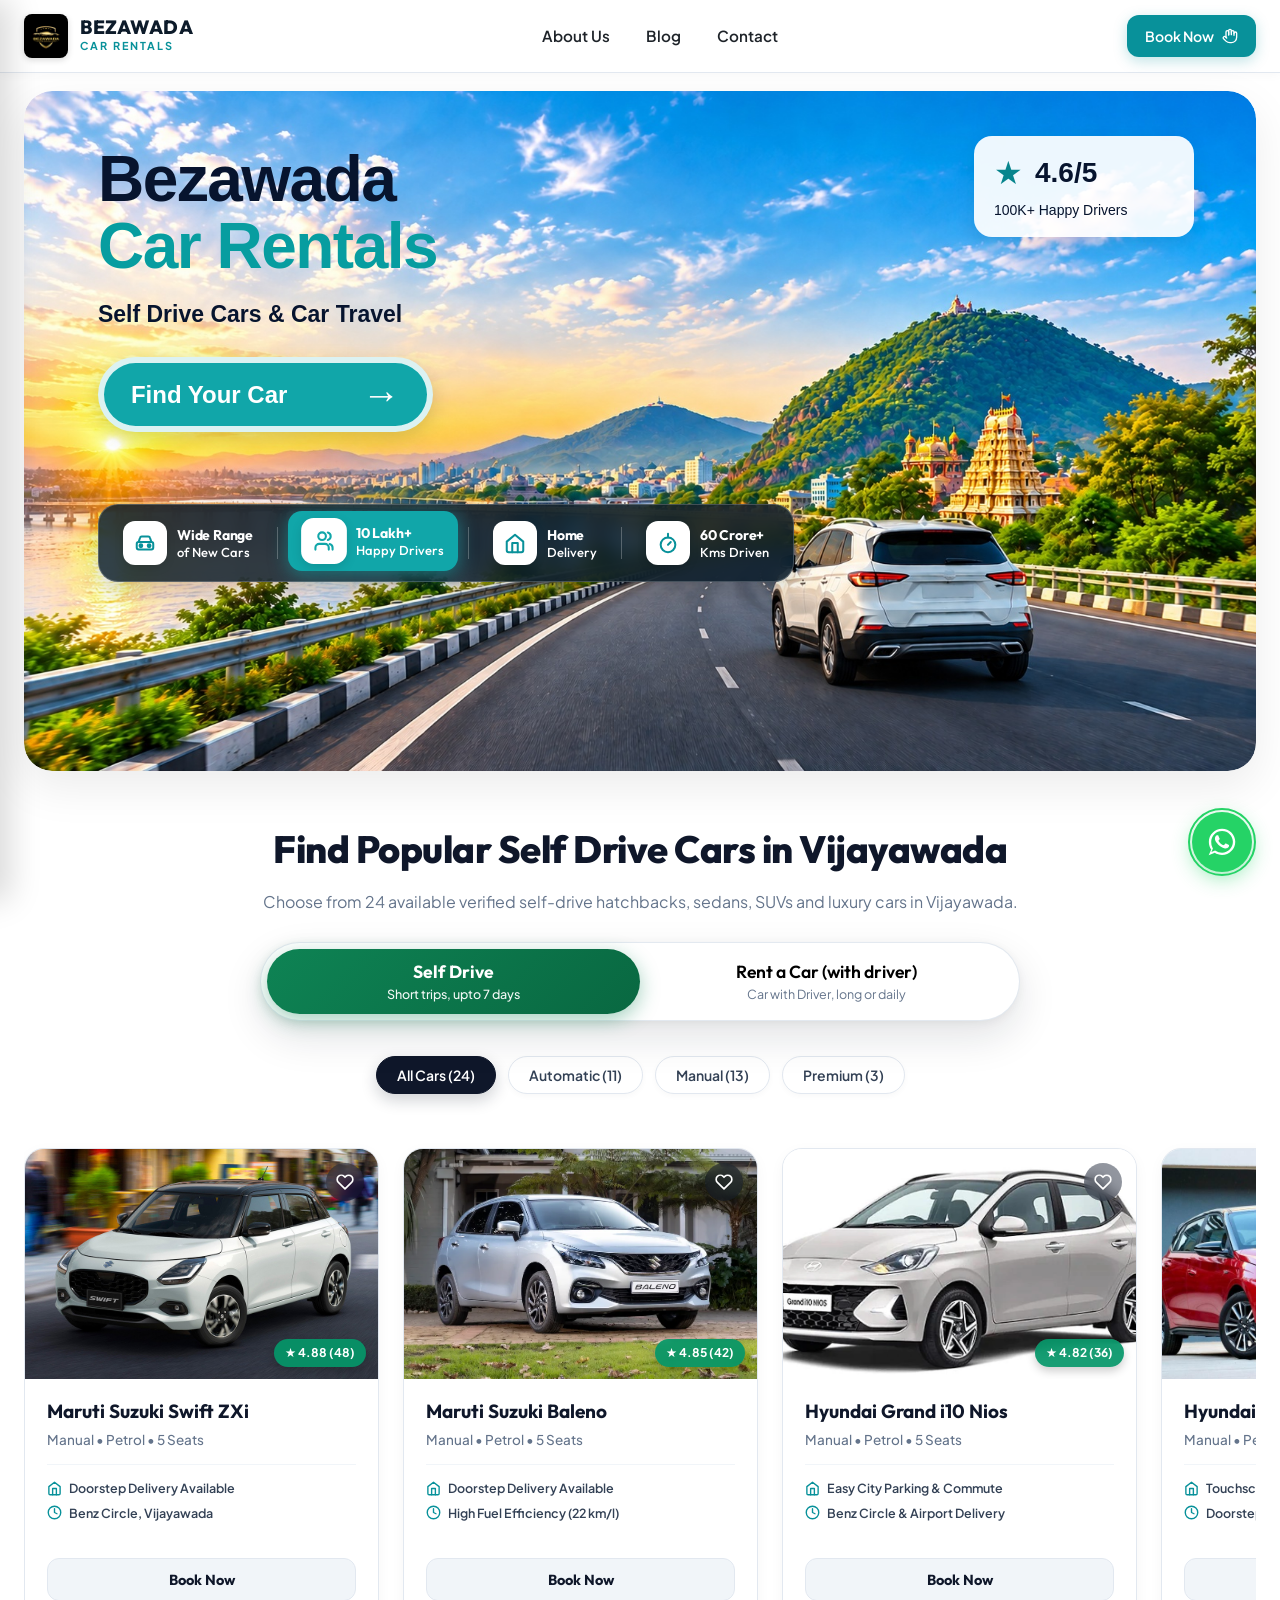
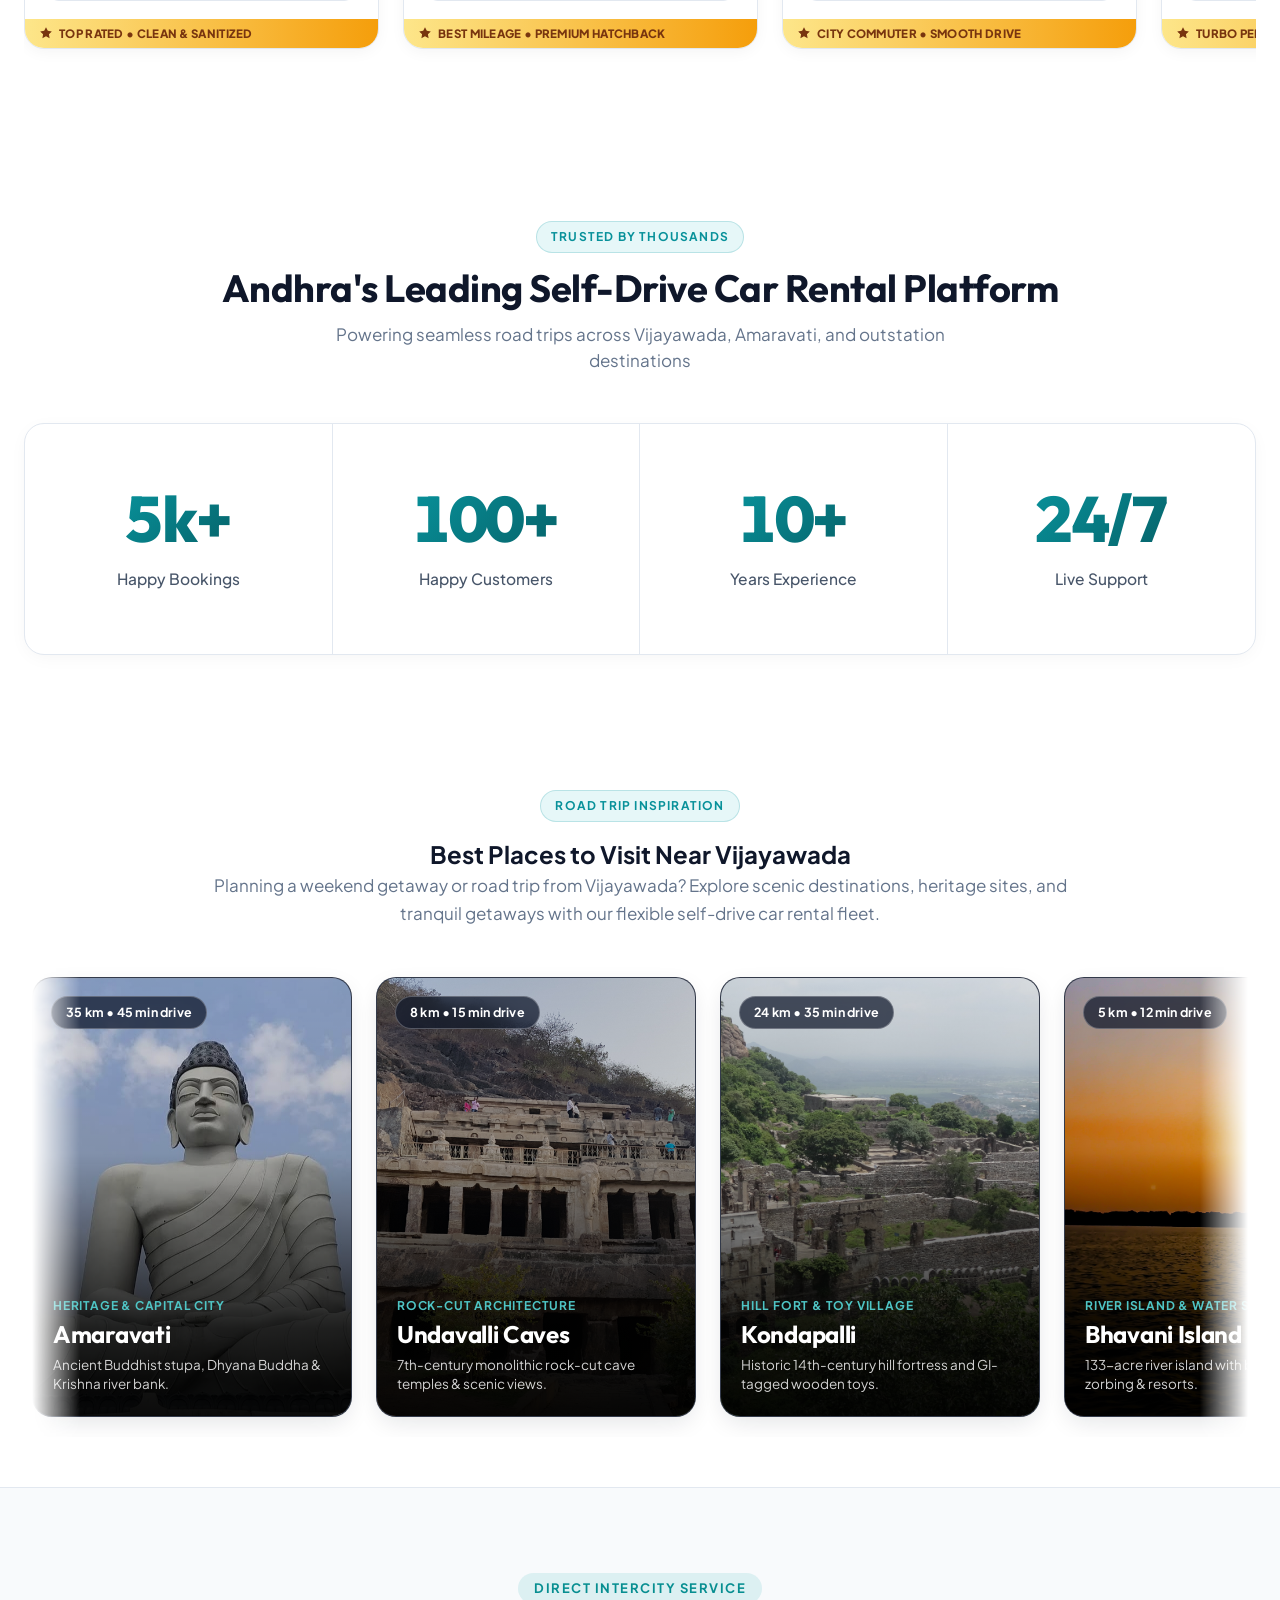
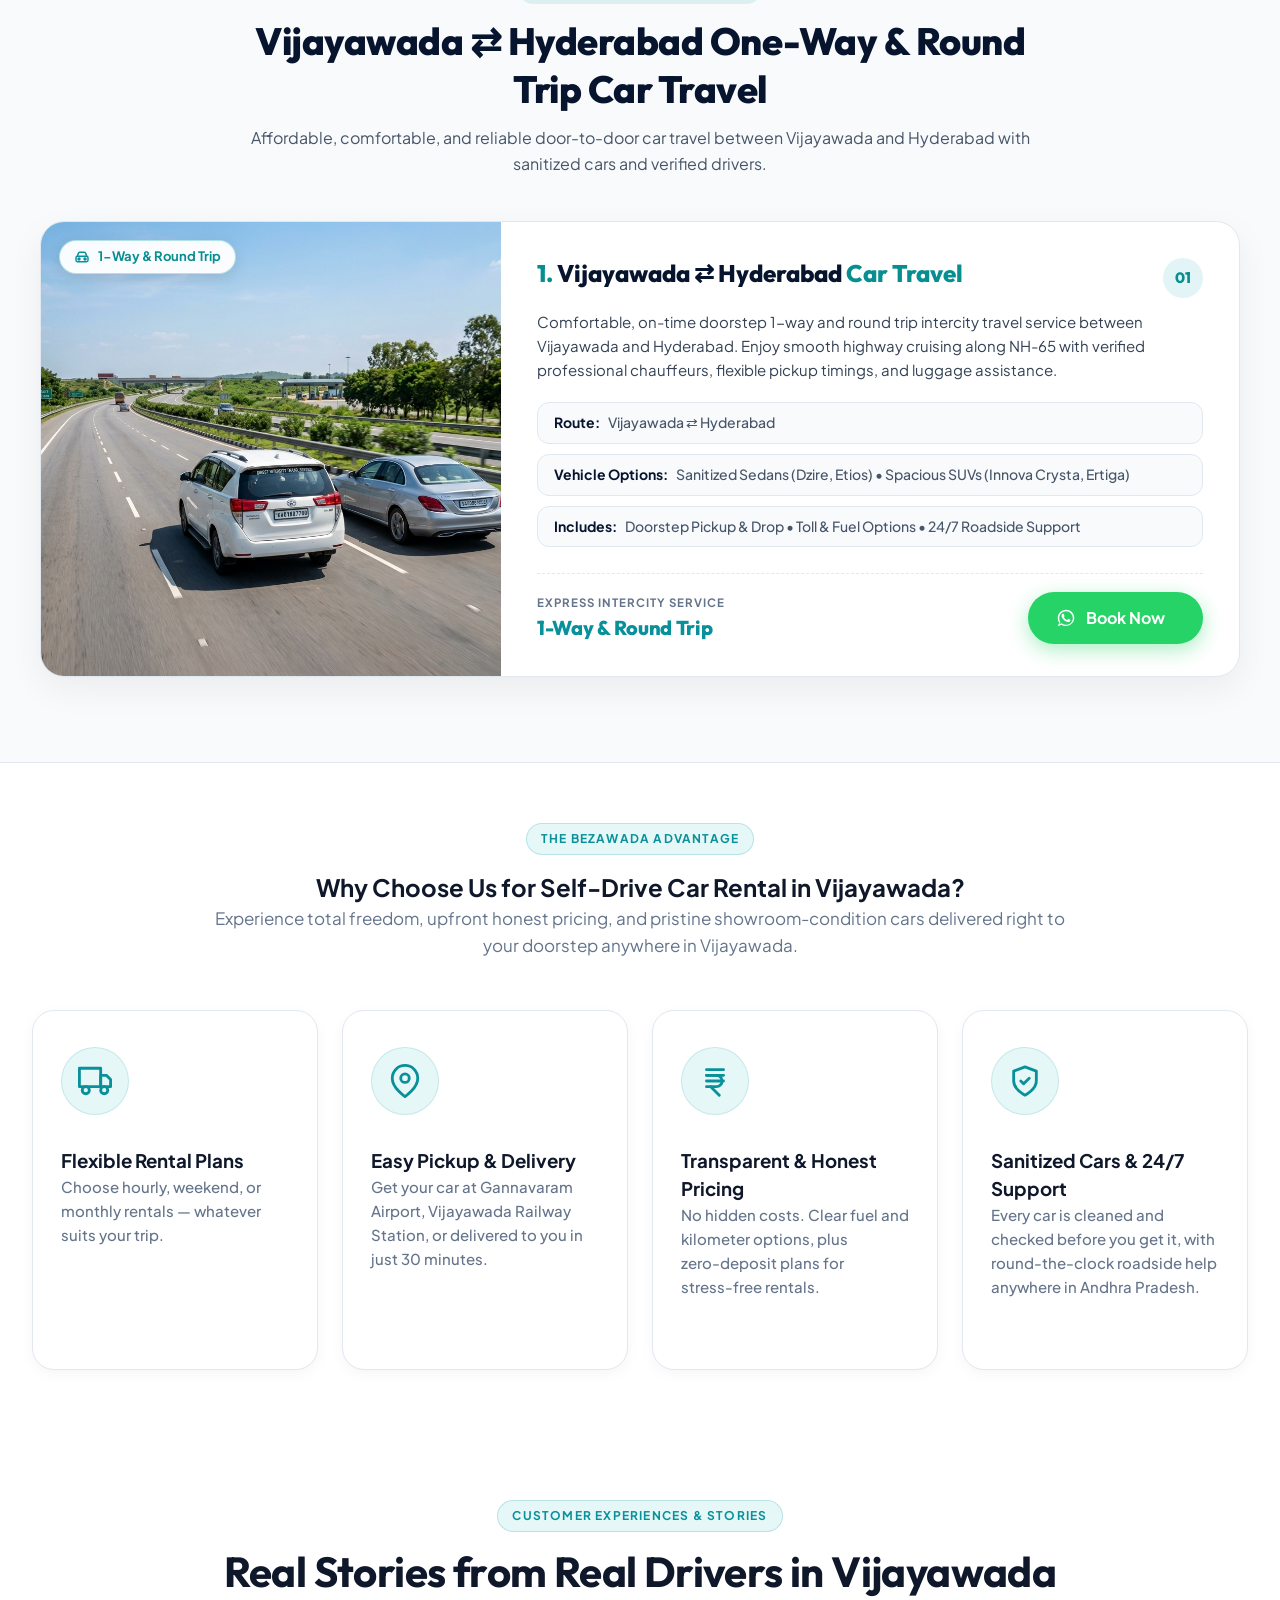
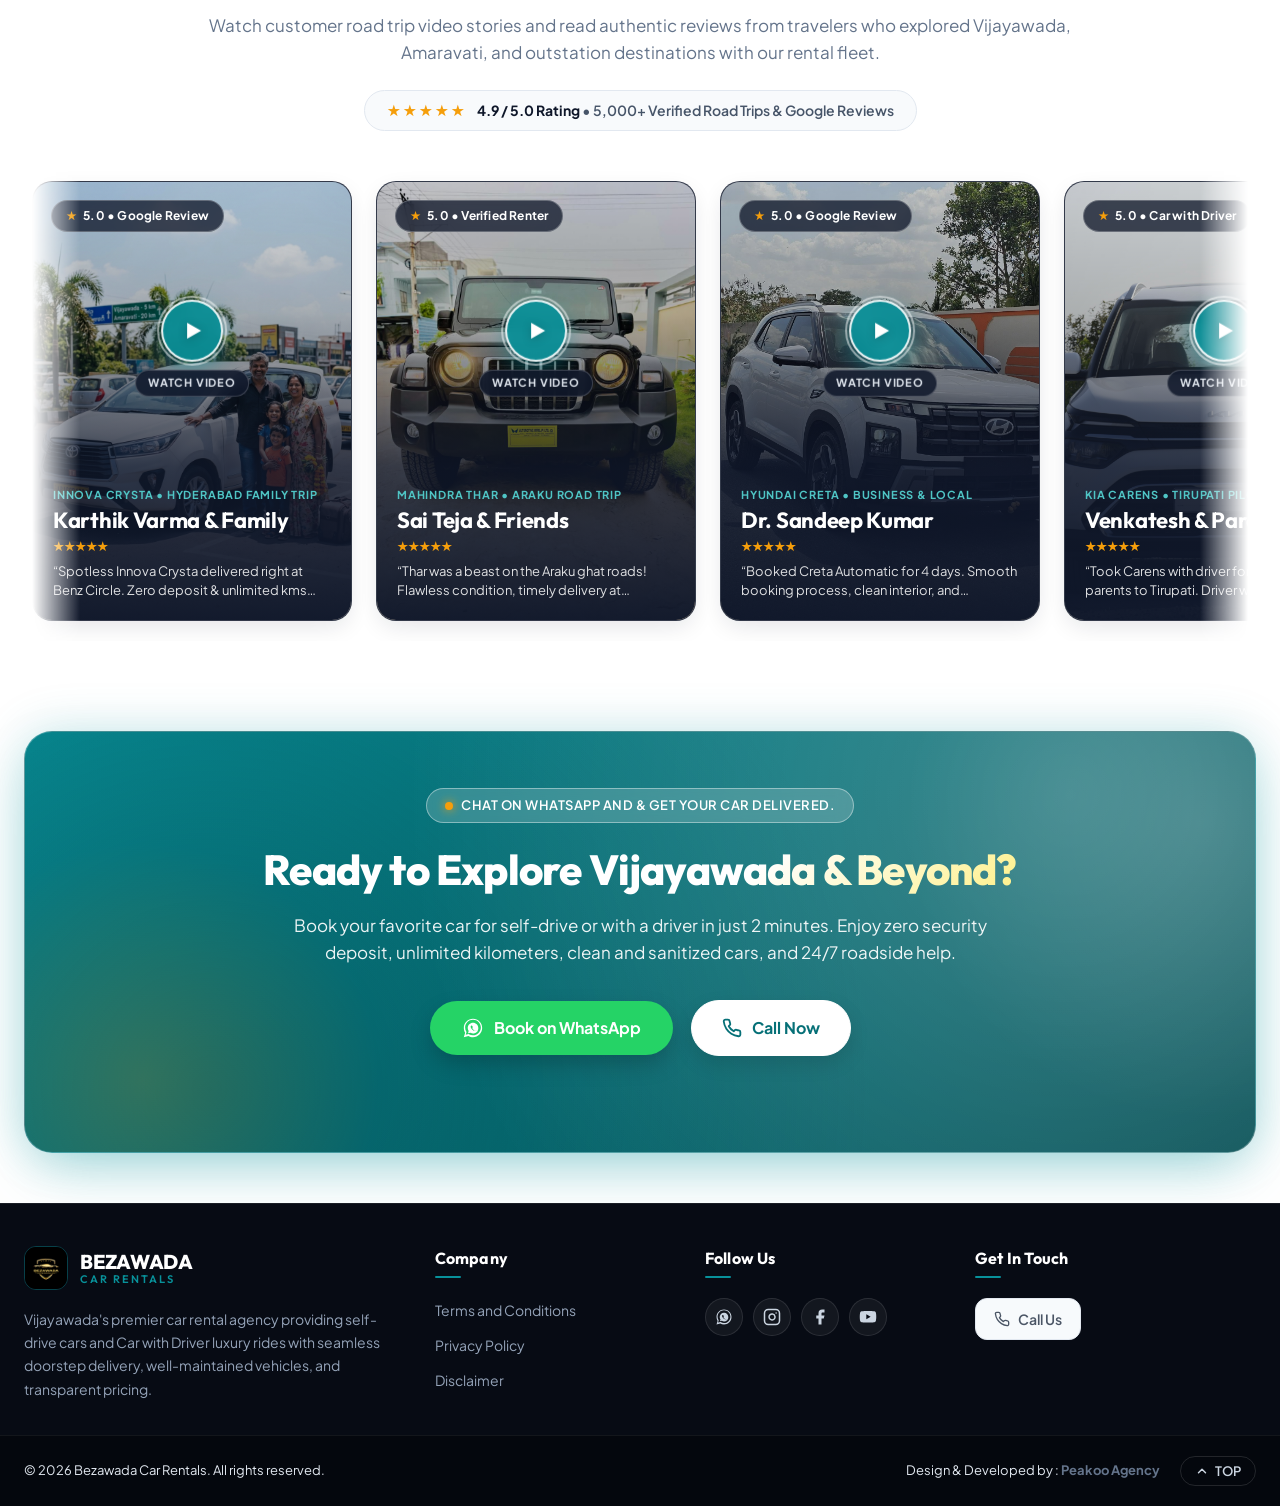
==== index.html @ aefb474e "Updated client Changes.. (requested) 2" ====
<!DOCTYPE html>
<html lang="en">

<head>
  <meta charset="UTF-8">
  <meta name="viewport" content="width=device-width, initial-scale=1.0">
  <title>Bezawada Car Rentals - Best Self Drive & Car with Driver Car Rentals Across Vijayawada</title>
  <meta name="description"
    content="Best Self Drive Car Rentals Across Vijayawada - Easy, Affordable & Flexible. Rent sanitized luxury, SUV, and hatchback cars with doorstep delivery and unlimited kms.">
  <meta name="keywords"
    content="Vijayawada car rental, self drive car Vijayawada, car rental Gannavaram airport, Bezawada car rentals, Car with Driver cars Vijayawada">

  <!-- Google Fonts: Plus Jakarta Sans & Outfit -->
  <link rel="preconnect" href="https://fonts.googleapis.com">
  <link rel="preconnect" href="https://fonts.gstatic.com" crossorigin>
  <link
    href="https://fonts.googleapis.com/css2?family=Montserrat:wght@500;600;700;800&family=Oswald:wght@600;700&family=Outfit:wght@400;500;600;700;800&family=Playfair+Display:ital,wght@1,500;1,600&family=Plus+Jakarta+Sans:wght@400;500;600;700&display=swap"
    rel="stylesheet">

  <!-- Unified Stylesheets in requested order -->
  <link rel="stylesheet" href="css/style.css?v=2.1">
  <link rel="stylesheet" href="cars_booking.css">
  <link rel="stylesheet" href="statistics.css">
  <link rel="stylesheet" href="best_places.css">
  <link rel="stylesheet" href="why_choose.css">
  <link rel="stylesheet" href="testimonials.css">
</head>

<body>

  <!-- ==========================================================================
       SECTION 1: INDEX.HTML (Site Header, Mobile Drawer, Hero Banner & Revv Showcase)
       ========================================================================== -->

  <!-- Top Navigation Header -->
  <header class="site-header">
    <div class="header-container">
      <!-- Mobile Menu Button -->
      <button class="mobile-menu-btn" id="mobileMenuBtn" aria-label="Open navigation menu">
        <svg viewBox="0 0 24 24" width="24" height="24" stroke="currentColor" stroke-width="2" fill="none"
          stroke-linecap="round" stroke-linejoin="round">
          <line x1="3" y1="12" x2="21" y2="12"></line>
          <line x1="3" y1="6" x2="21" y2="6"></line>
          <line x1="3" y1="18" x2="21" y2="18"></line>
        </svg>
      </button>

      <!-- Brand Logo -->
      <a href="index.html" class="brand-logo">
        <img src="logo/logo.jpeg" alt="Bezawada Car Rentals" class="logo-img">
        <div class="brand-text">
          <span class="brand-name">BEZAWADA</span>
          <span class="brand-sub">CAR RENTALS</span>
        </div>
      </a>

      <!-- Desktop Navigation Menu -->
      <nav class="desktop-nav">
        <a href="about.html" class="nav-link">About Us</a>
        <a href="blog.html" class="nav-link">Blog</a>
        <a href="contact.html" class="nav-link">Contact</a>

      </nav>

      <!-- Header Right CTA Buttons -->
      <div class="header-actions">


        <button type="button" class="action-btn login-btn" onclick="scrollToBooking()">
          <span>Book Now</span>
          <svg viewBox="0 0 24 24" width="16" height="16" stroke="currentColor" stroke-width="2" fill="none"
            stroke-linecap="round" stroke-linejoin="round">
            <path d="M18 11V6a2 2 0 0 0-2-2a2 2 0 0 0-2 2" />
            <path d="M14 10V4a2 2 0 0 0-2-2a2 2 0 0 0-2 2v6" />
            <path d="M10 10.5V6a2 2 0 0 0-2-2a2 2 0 0 0-2 2v8" />
            <path
              d="M18 8a2 2 0 1 1 4 0v6a8 8 0 0 1-8 8h-2c-2.8 0-4.5-.86-5.99-2.34l-3.6-3.6a2 2 0 0 1 2.83-2.82L7 15" />
          </svg>

        </button>
      </div>
    </div>
  </header>

  <!-- Mobile Drawer Menu -->
  <div class="mobile-drawer" id="mobileDrawer">
    <div class="mobile-drawer-header">
      <div class="brand-logo">
        <img src="logo/logo.jpeg" alt="Bezawada Car Rentals" class="logo-img">
        <span class="brand-name">BEZAWADA CARS</span>
      </div>
      <button class="drawer-close-btn" id="drawerCloseBtn" aria-label="Close menu">&times;</button>
    </div>
    <div class="mobile-drawer-body">
      <a href="#searchWidget" class="drawer-link" onclick="scrollToBooking()">Book a Car</a>

      <a href="about.html" class="drawer-link">About Us</a>
      <a href="blog.html" class="drawer-link">Blog</a>
      <a href="contact.html" class="drawer-link">Contact </a>


    </div>
  </div>

  <!-- =====================================
       HERO SECTION
       ===================================== -->
  <section class="hero" id="hero">

    <!-- Background Image -->
    <div class="hero-bg"></div>

    <!-- =================================
         MAIN CONTENT
    ================================== -->
    <div class="hero-content">

      <!-- LEFT TEXT -->
      <div class="hero-text">

        <h1 class="hero-title">
          <span class="line-one">Bezawada</span>
          <span class="line-two">Car Rentals</span>
        </h1>

        <h2 class="location-title"></h2>

        <div class="hero-description">
          <strong>Self Drive Cars & Car Travel</strong>
        </div>

        <!-- BUTTON -->
        <a href="#cars" class="find-car" onclick="scrollToBooking()">
          <span>Find Your Car</span>
          <span class="find-car-arrow">→</span>
        </a>

        <br><br><br>

        <!-- =========================================
             STATS (Immediately Below Find Your Car Button)
             All 4 Visible with Revv-Style Highlight Cycle
             ========================================= -->
        <div class="hero-stats-strip" id="heroStatsStrip">
          <div class="hero-stat-pill is-active" data-index="0">
            <div class="hero-stat-icon">
              <svg viewBox="0 0 24 24" width="22" height="22" fill="none" stroke="currentColor" stroke-width="2.2"
                stroke-linecap="round" stroke-linejoin="round">
                <path d="M5 11l1.5-4.5A2 2 0 0 1 8.4 5h7.2a2 2 0 0 1 1.9 1.5L19 11" />
                <rect x="3" y="11" width="18" height="8" rx="2" />
                <circle cx="7.5" cy="15" r="1.5" fill="currentColor" />
                <circle cx="16.5" cy="15" r="1.5" fill="currentColor" />
              </svg>
            </div>
            <div class="hero-stat-info">
              <strong>Wide Range</strong>
              <span>of New Cars</span>
            </div>
          </div>

          <div class="hero-stat-divider"></div>

          <div class="hero-stat-pill" data-index="1">
            <div class="hero-stat-icon">
              <svg viewBox="0 0 24 24" width="22" height="22" fill="none" stroke="currentColor" stroke-width="2.2"
                stroke-linecap="round" stroke-linejoin="round">
                <path d="M17 21v-2a4 4 0 0 0-4-4H7a4 4 0 0 0-4 4v2" />
                <circle cx="10" cy="7" r="4" />
                <path d="M21 21v-2a4 4 0 0 0-3-3.85" />
                <path d="M16 3.13a4 4 0 0 1 0 7.75" />
              </svg>
            </div>
            <div class="hero-stat-info">
              <strong>10 Lakh+</strong>
              <span>Happy Drivers</span>
            </div>
          </div>

          <div class="hero-stat-divider"></div>

          <div class="hero-stat-pill" data-index="2">
            <div class="hero-stat-icon">
              <svg viewBox="0 0 24 24" width="22" height="22" fill="none" stroke="currentColor" stroke-width="2.2"
                stroke-linecap="round" stroke-linejoin="round">
                <path d="M3 10.5L12 3l9 7.5V20a2 2 0 0 1-2 2H5a2 2 0 0 1-2-2z" />
                <polyline points="9 22 9 12 15 12 15 22" />
              </svg>
            </div>
            <div class="hero-stat-info">
              <strong>Home</strong>
              <span>Delivery</span>
            </div>
          </div>

          <div class="hero-stat-divider"></div>

          <div class="hero-stat-pill" data-index="3">
            <div class="hero-stat-icon">
              <svg viewBox="0 0 24 24" width="22" height="22" fill="none" stroke="currentColor" stroke-width="2.2"
                stroke-linecap="round" stroke-linejoin="round">
                <circle cx="12" cy="14" r="8" />
                <line x1="12" y1="2" x2="12" y2="6" />
                <line x1="12" y1="14" x2="15" y2="11" />
              </svg>
            </div>
            <div class="hero-stat-info">
              <strong>60 Crore+</strong>
              <span>Kms Driven</span>
            </div>
          </div>
        </div>

      </div>

      <!-- =================================
           RATING
      ================================== -->
      <div class="rating">
        <div class="rating-main">
          <span class="rating-star">★</span>
          <span class="rating-number">4.6/5</span>
        </div>
        <div class="rating-subtitle">100K+ Happy Drivers</div>
      </div>

    </div>

  </section>
  <div id="cars"></div>

  <!-- ==========================================================================
       SECTION 2: CAR BOOKING.HTML (2-Option Zoomcar Switcher + Search + Popular Cars Horizontal Slider)
       ========================================================================== -->
  <div class="page-wrapper" id="bookingPageWrapper">

    <!-- 1. Two Action Buttons below Hero Section (Revv Style Floating Capsule Pill) -->


    <!-- 2. Popular Cars Section (Horizontal Single-Line Slider) -->
    <section class="cars-section is-active" id="popularCarsSection">

      <div class="cars-header">
        <h2 id="popularCarsHeading">Find Popular Self Drive Cars in Vijayawada</h2>
        <p id="popularCarsSubtitle">Choose from 24 available verified self-drive hatchbacks, sedans, SUVs and luxury
          cars in Vijayawada.</p>
        <br>
        <br><br>
        <div class="hero-action-tabs-container" id="searchWidget" role="tablist">
          <div class="hero-action-tabs-card" id="heroTabsCard">
            <div class="tab-sliding-glider" id="heroTabGlider"></div>
            <button class="revv-tab-btn active" id="tabSelfDrive" type="button" role="tab" aria-selected="true"
              onclick="setBookingMode('Self Drive')">
              <span class="revv-tab-title">Self Drive</span>
              <span class="revv-tab-sub">Short trips, upto 7 days</span>
            </button>
            <button class="revv-tab-btn" id="tabWithDriver" type="button" role="tab" aria-selected="false"
              onclick="setBookingMode('With Driver'); scrollToBooking();">
              <span class="revv-tab-title">Rent a Car (with driver)</span>
              <span class="revv-tab-sub">Car with Driver, long or daily</span>
            </button>
          </div>
        </div>

        <!-- Category Filter Pills for Self Drive -->
        <div class="filter-pills-bar filter-pills-row" id="selfDriveFilterPills" role="tablist">
          <button class="filter-pill active" data-category="all" type="button">All Cars (24)</button>
          <button class="filter-pill" data-category="automatic" type="button">Automatic (11)</button>
          <button class="filter-pill" data-category="manual" type="button">Manual (13)</button>
          <button class="filter-pill" data-category="prime" type="button">Premium (3)</button>
        </div>

        <!-- Category Filter Pills for Driver Packages -->
        <div class="filter-pills-bar filter-pills-row" id="driverFilterPills" role="tablist" style="display: none;">
          <button class="filter-pill active" data-category="all" type="button">All Driver Packages (4)</button>
          <button class="filter-pill" data-category="sedan" type="button">Sedan (Dzire / City)</button>
          <button class="filter-pill" data-category="muv" type="button">7-Seater MUV (Ertiga / Carens / Crysta)</button>
        </div>
      </div>

      <!-- Single Line Cars Slider Container -->
      <div class="cars-slider-wrapper">

        <!-- 1. All 24 Self Drive Cars Single-Line Track -->
        <div class="cars-slider-track" id="carsSliderTrack">

          <!-- 1. Maruti Suzuki Swift ZXi -->
          <div class="car-card" data-category="hatchback home-delivery manual" tabindex="0">
            <div class="card-media">
              <img src="cars/SWIFT.jpeg" alt="Maruti Suzuki Swift ZXi" class="img-align-swift" loading="lazy">
              <button class="btn-wishlist" type="button" aria-label="Add to wishlist"
                onclick="toggleWishlist(this, event)">
                <svg viewBox="0 0 24 24" width="18" height="18" fill="none" stroke="currentColor" stroke-width="2.2"
                  stroke-linecap="round" stroke-linejoin="round">
                  <path
                    d="M20.84 4.61a5.5 5.5 0 0 0-7.78 0L12 5.67l-1.06-1.06a5.5 5.5 0 0 0-7.78 7.78l1.06 1.06L12 21.23l7.78-7.78 1.06-1.06a5.5 5.5 0 0 0 0-7.78z" />
                </svg>
              </button>
              <div class="card-rating-badge rating-green">
                ★ 4.88 (48)
              </div>
            </div>
            <div class="card-body">
              <h3 class="car-title">Maruti Suzuki Swift ZXi</h3>
              <div class="car-specs">Manual • Petrol • 5 Seats</div>
              <div class="card-perks">
                <div class="perk-item">
                  <svg viewBox="0 0 24 24" width="15" height="15" fill="none" stroke="currentColor" stroke-width="2.2"
                    stroke-linecap="round" stroke-linejoin="round">
                    <path d="M3 9l9-7 9 7v11a2 2 0 0 1-2 2H5a2 2 0 0 1-2-2z"></path>
                    <polyline points="9 22 9 12 15 12 15 22"></polyline>
                  </svg>
                  <span>Doorstep Delivery Available</span>
                </div>
                <div class="perk-item">
                  <svg viewBox="0 0 24 24" width="15" height="15" fill="none" stroke="currentColor" stroke-width="2.2"
                    stroke-linecap="round" stroke-linejoin="round">
                    <circle cx="12" cy="12" r="10"></circle>
                    <polyline points="12 6 12 12 16 14"></polyline>
                  </svg>
                  <span>Benz Circle, Vijayawada</span>
                </div>
              </div>
              <div class="card-action">
                <button class="btn-book-card" type="button"
                  onclick="bookCar('Maruti Suzuki Swift ZXi', 'Manual • Petrol • 5 Seats')">Book Now</button>
              </div>
            </div>
            <div class="host-badge-bar">
              <svg viewBox="0 0 24 24" width="14" height="14" fill="currentColor">
                <path
                  d="M12 2l3.09 6.26L22 9.27l-5 4.87 1.18 6.88L12 17.77l-6.18 3.25L7 14.14 2 9.27l6.91-1.01L12 2z" />
              </svg>
              Top Rated • Clean &amp; Sanitized
            </div>
          </div>

          <!-- 2. Maruti Suzuki Baleno -->
          <div class="car-card" data-category="hatchback home-delivery manual" tabindex="0">
            <div class="card-media">
              <img src="cars/Baleno.jpeg" alt="Maruti Suzuki Baleno" class="img-align-baleno" loading="lazy">
              <button class="btn-wishlist" type="button" aria-label="Add to wishlist"
                onclick="toggleWishlist(this, event)">
                <svg viewBox="0 0 24 24" width="18" height="18" fill="none" stroke="currentColor" stroke-width="2.2"
                  stroke-linecap="round" stroke-linejoin="round">
                  <path
                    d="M20.84 4.61a5.5 5.5 0 0 0-7.78 0L12 5.67l-1.06-1.06a5.5 5.5 0 0 0-7.78 7.78l1.06 1.06L12 21.23l7.78-7.78 1.06-1.06a5.5 5.5 0 0 0 0-7.78z" />
                </svg>
              </button>
              <div class="card-rating-badge rating-green">
                ★ 4.85 (42)
              </div>
            </div>
            <div class="card-body">
              <h3 class="car-title">Maruti Suzuki Baleno</h3>
              <div class="car-specs">Manual • Petrol • 5 Seats</div>
              <div class="card-perks">
                <div class="perk-item">
                  <svg viewBox="0 0 24 24" width="15" height="15" fill="none" stroke="currentColor" stroke-width="2.2"
                    stroke-linecap="round" stroke-linejoin="round">
                    <path d="M3 9l9-7 9 7v11a2 2 0 0 1-2 2H5a2 2 0 0 1-2-2z"></path>
                    <polyline points="9 22 9 12 15 12 15 22"></polyline>
                  </svg>
                  <span>Doorstep Delivery Available</span>
                </div>
                <div class="perk-item">
                  <svg viewBox="0 0 24 24" width="15" height="15" fill="none" stroke="currentColor" stroke-width="2.2"
                    stroke-linecap="round" stroke-linejoin="round">
                    <circle cx="12" cy="12" r="10"></circle>
                    <polyline points="12 6 12 12 16 14"></polyline>
                  </svg>
                  <span>High Fuel Efficiency (22 km/l)</span>
                </div>
              </div>
              <div class="card-action">
                <button class="btn-book-card" type="button"
                  onclick="bookCar('Maruti Suzuki Baleno', 'Manual • Petrol • 5 Seats')">Book Now</button>
              </div>
            </div>
            <div class="host-badge-bar">
              <svg viewBox="0 0 24 24" width="14" height="14" fill="currentColor">
                <path
                  d="M12 2l3.09 6.26L22 9.27l-5 4.87 1.18 6.88L12 17.77l-6.18 3.25L7 14.14 2 9.27l6.91-1.01L12 2z" />
              </svg>
              Best Mileage • Premium Hatchback
            </div>
          </div>

          <!-- 3. Hyundai Grand i10 Nios -->
          <div class="car-card" data-category="hatchback home-delivery manual" tabindex="0">
            <div class="card-media">
              <img src="cars/i10_grand.jpeg" alt="Hyundai Grand i10 Nios" class="" loading="lazy">
              <button class="btn-wishlist" type="button" aria-label="Add to wishlist"
                onclick="toggleWishlist(this, event)">
                <svg viewBox="0 0 24 24" width="18" height="18" fill="none" stroke="currentColor" stroke-width="2.2"
                  stroke-linecap="round" stroke-linejoin="round">
                  <path
                    d="M20.84 4.61a5.5 5.5 0 0 0-7.78 0L12 5.67l-1.06-1.06a5.5 5.5 0 0 0-7.78 7.78l1.06 1.06L12 21.23l7.78-7.78 1.06-1.06a5.5 5.5 0 0 0 0-7.78z" />
                </svg>
              </button>
              <div class="card-rating-badge rating-green">
                ★ 4.82 (36)
              </div>
            </div>
            <div class="card-body">
              <h3 class="car-title">Hyundai Grand i10 Nios</h3>
              <div class="car-specs">Manual • Petrol • 5 Seats</div>
              <div class="card-perks">
                <div class="perk-item">
                  <svg viewBox="0 0 24 24" width="15" height="15" fill="none" stroke="currentColor" stroke-width="2.2"
                    stroke-linecap="round" stroke-linejoin="round">
                    <path d="M3 9l9-7 9 7v11a2 2 0 0 1-2 2H5a2 2 0 0 1-2-2z"></path>
                    <polyline points="9 22 9 12 15 12 15 22"></polyline>
                  </svg>
                  <span>Easy City Parking &amp; Commute</span>
                </div>
                <div class="perk-item">
                  <svg viewBox="0 0 24 24" width="15" height="15" fill="none" stroke="currentColor" stroke-width="2.2"
                    stroke-linecap="round" stroke-linejoin="round">
                    <circle cx="12" cy="12" r="10"></circle>
                    <polyline points="12 6 12 12 16 14"></polyline>
                  </svg>
                  <span>Benz Circle &amp; Airport Delivery</span>
                </div>
              </div>
              <div class="card-action">
                <button class="btn-book-card" type="button"
                  onclick="bookCar('Hyundai Grand i10 Nios', 'Manual • Petrol • 5 Seats')">Book Now</button>
              </div>
            </div>
            <div class="host-badge-bar">
              <svg viewBox="0 0 24 24" width="14" height="14" fill="currentColor">
                <path
                  d="M12 2l3.09 6.26L22 9.27l-5 4.87 1.18 6.88L12 17.77l-6.18 3.25L7 14.14 2 9.27l6.91-1.01L12 2z" />
              </svg>
              City Commuter • Smooth Drive
            </div>
          </div>

          <!-- 4. Hyundai i20 Sportz -->
          <div class="car-card" data-category="hatchback home-delivery manual" tabindex="0">
            <div class="card-media">
              <img src="cars/I20.jpeg" alt="Hyundai i20 Sportz" class="" loading="lazy">
              <button class="btn-wishlist" type="button" aria-label="Add to wishlist"
                onclick="toggleWishlist(this, event)">
                <svg viewBox="0 0 24 24" width="18" height="18" fill="none" stroke="currentColor" stroke-width="2.2"
                  stroke-linecap="round" stroke-linejoin="round">
                  <path
                    d="M20.84 4.61a5.5 5.5 0 0 0-7.78 0L12 5.67l-1.06-1.06a5.5 5.5 0 0 0-7.78 7.78l1.06 1.06L12 21.23l7.78-7.78 1.06-1.06a5.5 5.5 0 0 0 0-7.78z" />
                </svg>
              </button>
              <div class="card-rating-badge rating-green">
                ★ 4.87 (40)
              </div>
            </div>
            <div class="card-body">
              <h3 class="car-title">Hyundai i20 Sportz</h3>
              <div class="car-specs">Manual • Petrol • 5 Seats</div>
              <div class="card-perks">
                <div class="perk-item">
                  <svg viewBox="0 0 24 24" width="15" height="15" fill="none" stroke="currentColor" stroke-width="2.2"
                    stroke-linecap="round" stroke-linejoin="round">
                    <path d="M3 9l9-7 9 7v11a2 2 0 0 1-2 2H5a2 2 0 0 1-2-2z"></path>
                    <polyline points="9 22 9 12 15 12 15 22"></polyline>
                  </svg>
                  <span>Touchscreen Infotainment &amp; Apple CarPlay</span>
                </div>
                <div class="perk-item">
                  <svg viewBox="0 0 24 24" width="15" height="15" fill="none" stroke="currentColor" stroke-width="2.2"
                    stroke-linecap="round" stroke-linejoin="round">
                    <circle cx="12" cy="12" r="10"></circle>
                    <polyline points="12 6 12 12 16 14"></polyline>
                  </svg>
                  <span>Doorstep Delivery Available</span>
                </div>
              </div>
              <div class="card-action">
                <button class="btn-book-card" type="button"
                  onclick="bookCar('Hyundai i20 Sportz', 'Manual • Petrol • 5 Seats')">Book Now</button>
              </div>
            </div>
            <div class="host-badge-bar">
              <svg viewBox="0 0 24 24" width="14" height="14" fill="currentColor">
                <path
                  d="M12 2l3.09 6.26L22 9.27l-5 4.87 1.18 6.88L12 17.77l-6.18 3.25L7 14.14 2 9.27l6.91-1.01L12 2z" />
              </svg>
              Turbo Performance • Stylish Hatch
            </div>
          </div>

          <!-- 5. Hyundai Aura -->
          <div class="car-card" data-category="sedan home-delivery manual" tabindex="0">
            <div class="card-media">
              <img src="cars/HYUNDAI AURA.jpeg" alt="Hyundai Aura" class="" loading="lazy">
              <button class="btn-wishlist" type="button" aria-label="Add to wishlist"
                onclick="toggleWishlist(this, event)">
                <svg viewBox="0 0 24 24" width="18" height="18" fill="none" stroke="currentColor" stroke-width="2.2"
                  stroke-linecap="round" stroke-linejoin="round">
                  <path
                    d="M20.84 4.61a5.5 5.5 0 0 0-7.78 0L12 5.67l-1.06-1.06a5.5 5.5 0 0 0-7.78 7.78l1.06 1.06L12 21.23l7.78-7.78 1.06-1.06a5.5 5.5 0 0 0 0-7.78z" />
                </svg>
              </button>
              <div class="card-rating-badge rating-green">
                ★ 4.84 (38)
              </div>
            </div>
            <div class="card-body">
              <h3 class="car-title">Hyundai Aura</h3>
              <div class="car-specs">Manual • Petrol • 5 Seats</div>
              <div class="card-perks">
                <div class="perk-item">
                  <svg viewBox="0 0 24 24" width="15" height="15" fill="none" stroke="currentColor" stroke-width="2.2"
                    stroke-linecap="round" stroke-linejoin="round">
                    <path d="M3 9l9-7 9 7v11a2 2 0 0 1-2 2H5a2 2 0 0 1-2-2z"></path>
                    <polyline points="9 22 9 12 15 12 15 22"></polyline>
                  </svg>
                  <span>Huge 402L Trunk Space</span>
                </div>
                <div class="perk-item">
                  <svg viewBox="0 0 24 24" width="15" height="15" fill="none" stroke="currentColor" stroke-width="2.2"
                    stroke-linecap="round" stroke-linejoin="round">
                    <circle cx="12" cy="12" r="10"></circle>
                    <polyline points="12 6 12 12 16 14"></polyline>
                  </svg>
                  <span>Highway Long Trip Ready</span>
                </div>
              </div>
              <div class="card-action">
                <button class="btn-book-card" type="button"
                  onclick="bookCar('Hyundai Aura', 'Manual • Petrol • 5 Seats')">Book Now</button>
              </div>
            </div>
            <div class="host-badge-bar">
              <svg viewBox="0 0 24 24" width="14" height="14" fill="currentColor">
                <path
                  d="M12 2l3.09 6.26L22 9.27l-5 4.87 1.18 6.88L12 17.77l-6.18 3.25L7 14.14 2 9.27l6.91-1.01L12 2z" />
              </svg>
              Spacious Trunk • Family Sedan
            </div>
          </div>

          <!-- 6. Maruti Suzuki Dzire -->
          <div class="car-card" data-category="sedan home-delivery manual" tabindex="0">
            <div class="card-media">
              <img src="cars/SEDAN.jpeg" alt="Maruti Suzuki Dzire" class="" loading="lazy">
              <button class="btn-wishlist" type="button" aria-label="Add to wishlist"
                onclick="toggleWishlist(this, event)">
                <svg viewBox="0 0 24 24" width="18" height="18" fill="none" stroke="currentColor" stroke-width="2.2"
                  stroke-linecap="round" stroke-linejoin="round">
                  <path
                    d="M20.84 4.61a5.5 5.5 0 0 0-7.78 0L12 5.67l-1.06-1.06a5.5 5.5 0 0 0-7.78 7.78l1.06 1.06L12 21.23l7.78-7.78 1.06-1.06a5.5 5.5 0 0 0 0-7.78z" />
                </svg>
              </button>
              <div class="card-rating-badge rating-green">
                ★ 4.90 (55)
              </div>
            </div>
            <div class="card-body">
              <h3 class="car-title">Maruti Suzuki Dzire</h3>
              <div class="car-specs">Manual • Petrol • 5 Seats</div>
              <div class="card-perks">
                <div class="perk-item">
                  <svg viewBox="0 0 24 24" width="15" height="15" fill="none" stroke="currentColor" stroke-width="2.2"
                    stroke-linecap="round" stroke-linejoin="round">
                    <path d="M3 9l9-7 9 7v11a2 2 0 0 1-2 2H5a2 2 0 0 1-2-2z"></path>
                    <polyline points="9 22 9 12 15 12 15 22"></polyline>
                  </svg>
                  <span>Plush Rear Seat Comfort</span>
                </div>
                <div class="perk-item">
                  <svg viewBox="0 0 24 24" width="15" height="15" fill="none" stroke="currentColor" stroke-width="2.2"
                    stroke-linecap="round" stroke-linejoin="round">
                    <circle cx="12" cy="12" r="10"></circle>
                    <polyline points="12 6 12 12 16 14"></polyline>
                  </svg>
                  <span>Doorstep Delivery Available</span>
                </div>
              </div>
              <div class="card-action">
                <button class="btn-book-card" type="button"
                  onclick="bookCar('Maruti Suzuki Dzire', 'Manual • Petrol • 5 Seats')">Book Now</button>
              </div>
            </div>
            <div class="host-badge-bar">
              <svg viewBox="0 0 24 24" width="14" height="14" fill="currentColor">
                <path
                  d="M12 2l3.09 6.26L22 9.27l-5 4.87 1.18 6.88L12 17.77l-6.18 3.25L7 14.14 2 9.27l6.91-1.01L12 2z" />
              </svg>
              Top Comfort • Fuel Efficient
            </div>
          </div>

          <!-- 7. Honda City 5th Gen ZX -->
          <div class="car-card" data-category="sedan luxury home-delivery automatic" tabindex="0">
            <div class="card-media">
              <img src="cars/Honda City.jpeg" alt="Honda City 5th Gen ZX" class="img-align-city" loading="lazy">
              <button class="btn-wishlist" type="button" aria-label="Add to wishlist"
                onclick="toggleWishlist(this, event)">
                <svg viewBox="0 0 24 24" width="18" height="18" fill="none" stroke="currentColor" stroke-width="2.2"
                  stroke-linecap="round" stroke-linejoin="round">
                  <path
                    d="M20.84 4.61a5.5 5.5 0 0 0-7.78 0L12 5.67l-1.06-1.06a5.5 5.5 0 0 0-7.78 7.78l1.06 1.06L12 21.23l7.78-7.78 1.06-1.06a5.5 5.5 0 0 0 0-7.78z" />
                </svg>
              </button>
              <div class="card-rating-badge rating-gold">
                ★ 4.93 (46)
              </div>
            </div>
            <div class="card-body">
              <h3 class="car-title">Honda City 5th Gen ZX</h3>
              <div class="car-specs">Automatic (CVT) • Petrol • 5 Seats</div>
              <div class="card-perks">
                <div class="perk-item">
                  <svg viewBox="0 0 24 24" width="15" height="15" fill="none" stroke="currentColor" stroke-width="2.2"
                    stroke-linecap="round" stroke-linejoin="round">
                    <path d="M3 9l9-7 9 7v11a2 2 0 0 1-2 2H5a2 2 0 0 1-2-2z"></path>
                    <polyline points="9 22 9 12 15 12 15 22"></polyline>
                  </svg>
                  <span>Electric Sunroof &amp; Leather Seats</span>
                </div>
                <div class="perk-item">
                  <svg viewBox="0 0 24 24" width="15" height="15" fill="none" stroke="currentColor" stroke-width="2.2"
                    stroke-linecap="round" stroke-linejoin="round">
                    <circle cx="12" cy="12" r="10"></circle>
                    <polyline points="12 6 12 12 16 14"></polyline>
                  </svg>
                  <span>Doorstep Delivery Available</span>
                </div>
              </div>
              <div class="card-action">
                <button class="btn-book-card" type="button"
                  onclick="bookCar('Honda City 5th Gen ZX', 'Automatic (CVT) • Petrol • 5 Seats')">Book Now</button>
              </div>
            </div>
            <div class="host-badge-bar">
              <svg viewBox="0 0 24 24" width="14" height="14" fill="currentColor">
                <path
                  d="M12 2l3.09 6.26L22 9.27l-5 4.87 1.18 6.88L12 17.77l-6.18 3.25L7 14.14 2 9.27l6.91-1.01L12 2z" />
              </svg>
              Executive Luxury • Sunroof Edition
            </div>
          </div>

          <!-- 8. Maruti Suzuki Fronx -->
          <div class="car-card" data-category="suv home-delivery manual" tabindex="0">
            <div class="card-media">
              <img src="cars/FRONX.jpeg" alt="Maruti Suzuki Fronx" class="" loading="lazy">
              <button class="btn-wishlist" type="button" aria-label="Add to wishlist"
                onclick="toggleWishlist(this, event)">
                <svg viewBox="0 0 24 24" width="18" height="18" fill="none" stroke="currentColor" stroke-width="2.2"
                  stroke-linecap="round" stroke-linejoin="round">
                  <path
                    d="M20.84 4.61a5.5 5.5 0 0 0-7.78 0L12 5.67l-1.06-1.06a5.5 5.5 0 0 0-7.78 7.78l1.06 1.06L12 21.23l7.78-7.78 1.06-1.06a5.5 5.5 0 0 0 0-7.78z" />
                </svg>
              </button>
              <div class="card-rating-badge rating-green">
                ★ 4.86 (34)
              </div>
            </div>
            <div class="card-body">
              <h3 class="car-title">Maruti Suzuki Fronx</h3>
              <div class="car-specs">Manual • Petrol • 5 Seats</div>
              <div class="card-perks">
                <div class="perk-item">
                  <svg viewBox="0 0 24 24" width="15" height="15" fill="none" stroke="currentColor" stroke-width="2.2"
                    stroke-linecap="round" stroke-linejoin="round">
                    <path d="M3 9l9-7 9 7v11a2 2 0 0 1-2 2H5a2 2 0 0 1-2-2z"></path>
                    <polyline points="9 22 9 12 15 12 15 22"></polyline>
                  </svg>
                  <span>190mm High Ground Clearance</span>
                </div>
                <div class="perk-item">
                  <svg viewBox="0 0 24 24" width="15" height="15" fill="none" stroke="currentColor" stroke-width="2.2"
                    stroke-linecap="round" stroke-linejoin="round">
                    <circle cx="12" cy="12" r="10"></circle>
                    <polyline points="12 6 12 12 16 14"></polyline>
                  </svg>
                  <span>Doorstep Delivery Available</span>
                </div>
              </div>
              <div class="card-action">
                <button class="btn-book-card" type="button"
                  onclick="bookCar('Maruti Suzuki Fronx', 'Manual • Petrol • 5 Seats')">Book Now</button>
              </div>
            </div>
            <div class="host-badge-bar">
              <svg viewBox="0 0 24 24" width="14" height="14" fill="currentColor">
                <path
                  d="M12 2l3.09 6.26L22 9.27l-5 4.87 1.18 6.88L12 17.77l-6.18 3.25L7 14.14 2 9.27l6.91-1.01L12 2z" />
              </svg>
              Smart Hybrid • Coupe SUV
            </div>
          </div>

          <!-- 9. Maruti Suzuki Fronx AMT -->
          <div class="car-card" data-category="suv home-delivery automatic" tabindex="0">
            <div class="card-media">
              <img src="cars/FRONX AMT.jpeg" alt="Maruti Suzuki Fronx AMT" class="" loading="lazy">
              <button class="btn-wishlist" type="button" aria-label="Add to wishlist"
                onclick="toggleWishlist(this, event)">
                <svg viewBox="0 0 24 24" width="18" height="18" fill="none" stroke="currentColor" stroke-width="2.2"
                  stroke-linecap="round" stroke-linejoin="round">
                  <path
                    d="M20.84 4.61a5.5 5.5 0 0 0-7.78 0L12 5.67l-1.06-1.06a5.5 5.5 0 0 0-7.78 7.78l1.06 1.06L12 21.23l7.78-7.78 1.06-1.06a5.5 5.5 0 0 0 0-7.78z" />
                </svg>
              </button>
              <div class="card-rating-badge rating-green">
                ★ 4.88 (39)
              </div>
            </div>
            <div class="card-body">
              <h3 class="car-title">Maruti Suzuki Fronx AMT</h3>
              <div class="car-specs">Automatic (AGS) • Petrol • 5 Seats</div>
              <div class="card-perks">
                <div class="perk-item">
                  <svg viewBox="0 0 24 24" width="15" height="15" fill="none" stroke="currentColor" stroke-width="2.2"
                    stroke-linecap="round" stroke-linejoin="round">
                    <path d="M3 9l9-7 9 7v11a2 2 0 0 1-2 2H5a2 2 0 0 1-2-2z"></path>
                    <polyline points="9 22 9 12 15 12 15 22"></polyline>
                  </svg>
                  <span>Effortless Traffic Driving &amp; Cruise</span>
                </div>
                <div class="perk-item">
                  <svg viewBox="0 0 24 24" width="15" height="15" fill="none" stroke="currentColor" stroke-width="2.2"
                    stroke-linecap="round" stroke-linejoin="round">
                    <circle cx="12" cy="12" r="10"></circle>
                    <polyline points="12 6 12 12 16 14"></polyline>
                  </svg>
                  <span>Doorstep Delivery Available</span>
                </div>
              </div>
              <div class="card-action">
                <button class="btn-book-card" type="button"
                  onclick="bookCar('Maruti Suzuki Fronx AMT', 'Automatic (AGS) • Petrol • 5 Seats')">Book Now</button>
              </div>
            </div>
            <div class="host-badge-bar">
              <svg viewBox="0 0 24 24" width="14" height="14" fill="currentColor">
                <path
                  d="M12 2l3.09 6.26L22 9.27l-5 4.87 1.18 6.88L12 17.77l-6.18 3.25L7 14.14 2 9.27l6.91-1.01L12 2z" />
              </svg>
              Smooth AMT • Urban Crossover
            </div>
          </div>

          <!-- 10. Maruti Suzuki Brezza -->
          <div class="car-card" data-category="suv home-delivery manual" tabindex="0">
            <div class="card-media">
              <img src="cars/BREZZA.jpeg" alt="Maruti Suzuki Brezza" class="" loading="lazy">
              <button class="btn-wishlist" type="button" aria-label="Add to wishlist"
                onclick="toggleWishlist(this, event)">
                <svg viewBox="0 0 24 24" width="18" height="18" fill="none" stroke="currentColor" stroke-width="2.2"
                  stroke-linecap="round" stroke-linejoin="round">
                  <path
                    d="M20.84 4.61a5.5 5.5 0 0 0-7.78 0L12 5.67l-1.06-1.06a5.5 5.5 0 0 0-7.78 7.78l1.06 1.06L12 21.23l7.78-7.78 1.06-1.06a5.5 5.5 0 0 0 0-7.78z" />
                </svg>
              </button>
              <div class="card-rating-badge rating-green">
                ★ 4.89 (44)
              </div>
            </div>
            <div class="card-body">
              <h3 class="car-title">Maruti Suzuki Brezza</h3>
              <div class="car-specs">Manual • Petrol • 5 Seats</div>
              <div class="card-perks">
                <div class="perk-item">
                  <svg viewBox="0 0 24 24" width="15" height="15" fill="none" stroke="currentColor" stroke-width="2.2"
                    stroke-linecap="round" stroke-linejoin="round">
                    <path d="M3 9l9-7 9 7v11a2 2 0 0 1-2 2H5a2 2 0 0 1-2-2z"></path>
                    <polyline points="9 22 9 12 15 12 15 22"></polyline>
                  </svg>
                  <span>Robust SUV Stance &amp; High Visibility</span>
                </div>
                <div class="perk-item">
                  <svg viewBox="0 0 24 24" width="15" height="15" fill="none" stroke="currentColor" stroke-width="2.2"
                    stroke-linecap="round" stroke-linejoin="round">
                    <circle cx="12" cy="12" r="10"></circle>
                    <polyline points="12 6 12 12 16 14"></polyline>
                  </svg>
                  <span>Doorstep Delivery Available</span>
                </div>
              </div>
              <div class="card-action">
                <button class="btn-book-card" type="button"
                  onclick="bookCar('Maruti Suzuki Brezza', 'Manual • Petrol • 5 Seats')">Book Now</button>
              </div>
            </div>
            <div class="host-badge-bar">
              <svg viewBox="0 0 24 24" width="14" height="14" fill="currentColor">
                <path
                  d="M12 2l3.09 6.26L22 9.27l-5 4.87 1.18 6.88L12 17.77l-6.18 3.25L7 14.14 2 9.27l6.91-1.01L12 2z" />
              </svg>
              Compact SUV • High Reliability
            </div>
          </div>

          <!-- 11. Hyundai Venue SX -->
          <div class="car-card" data-category="suv home-delivery manual" tabindex="0">
            <div class="card-media">
              <img src="cars/VENUE.jpeg" alt="Hyundai Venue SX" class="" loading="lazy">
              <button class="btn-wishlist" type="button" aria-label="Add to wishlist"
                onclick="toggleWishlist(this, event)">
                <svg viewBox="0 0 24 24" width="18" height="18" fill="none" stroke="currentColor" stroke-width="2.2"
                  stroke-linecap="round" stroke-linejoin="round">
                  <path
                    d="M20.84 4.61a5.5 5.5 0 0 0-7.78 0L12 5.67l-1.06-1.06a5.5 5.5 0 0 0-7.78 7.78l1.06 1.06L12 21.23l7.78-7.78 1.06-1.06a5.5 5.5 0 0 0 0-7.78z" />
                </svg>
              </button>
              <div class="card-rating-badge rating-green">
                ★ 4.87 (41)
              </div>
            </div>
            <div class="card-body">
              <h3 class="car-title">Hyundai Venue SX</h3>
              <div class="car-specs">Manual • Petrol • 5 Seats</div>
              <div class="card-perks">
                <div class="perk-item">
                  <svg viewBox="0 0 24 24" width="15" height="15" fill="none" stroke="currentColor" stroke-width="2.2"
                    stroke-linecap="round" stroke-linejoin="round">
                    <path d="M3 9l9-7 9 7v11a2 2 0 0 1-2 2H5a2 2 0 0 1-2-2z"></path>
                    <polyline points="9 22 9 12 15 12 15 22"></polyline>
                  </svg>
                  <span>Connected Car Tech &amp; Navigation</span>
                </div>
                <div class="perk-item">
                  <svg viewBox="0 0 24 24" width="15" height="15" fill="none" stroke="currentColor" stroke-width="2.2"
                    stroke-linecap="round" stroke-linejoin="round">
                    <circle cx="12" cy="12" r="10"></circle>
                    <polyline points="12 6 12 12 16 14"></polyline>
                  </svg>
                  <span>Benz Circle Hub Pickup</span>
                </div>
              </div>
              <div class="card-action">
                <button class="btn-book-card" type="button"
                  onclick="bookCar('Hyundai Venue SX', 'Manual • Petrol • 5 Seats')">Book Now</button>
              </div>
            </div>
            <div class="host-badge-bar">
              <svg viewBox="0 0 24 24" width="14" height="14" fill="currentColor">
                <path
                  d="M12 2l3.09 6.26L22 9.27l-5 4.87 1.18 6.88L12 17.77l-6.18 3.25L7 14.14 2 9.27l6.91-1.01L12 2z" />
              </svg>
              Connected Car • Smart Tech SUV
            </div>
          </div>

          <!-- 12. Kia Sonet HTX -->
          <div class="car-card" data-category="suv home-delivery automatic" tabindex="0">
            <div class="card-media">
              <img src="cars/SONET AUTOMATIC.jpeg" alt="Kia Sonet HTX" class="" loading="lazy">
              <button class="btn-wishlist" type="button" aria-label="Add to wishlist"
                onclick="toggleWishlist(this, event)">
                <svg viewBox="0 0 24 24" width="18" height="18" fill="none" stroke="currentColor" stroke-width="2.2"
                  stroke-linecap="round" stroke-linejoin="round">
                  <path
                    d="M20.84 4.61a5.5 5.5 0 0 0-7.78 0L12 5.67l-1.06-1.06a5.5 5.5 0 0 0-7.78 7.78l1.06 1.06L12 21.23l7.78-7.78 1.06-1.06a5.5 5.5 0 0 0 0-7.78z" />
                </svg>
              </button>
              <div class="card-rating-badge rating-gold">
                ★ 4.91 (47)
              </div>
            </div>
            <div class="card-body">
              <h3 class="car-title">Kia Sonet HTX</h3>
              <div class="car-specs">Automatic (DCT) • Petrol • 5 Seats</div>
              <div class="card-perks">
                <div class="perk-item">
                  <svg viewBox="0 0 24 24" width="15" height="15" fill="none" stroke="currentColor" stroke-width="2.2"
                    stroke-linecap="round" stroke-linejoin="round">
                    <path d="M3 9l9-7 9 7v11a2 2 0 0 1-2 2H5a2 2 0 0 1-2-2z"></path>
                    <polyline points="9 22 9 12 15 12 15 22"></polyline>
                  </svg>
                  <span>Bose Premium Sound &amp; Sunroof</span>
                </div>
                <div class="perk-item">
                  <svg viewBox="0 0 24 24" width="15" height="15" fill="none" stroke="currentColor" stroke-width="2.2"
                    stroke-linecap="round" stroke-linejoin="round">
                    <circle cx="12" cy="12" r="10"></circle>
                    <polyline points="12 6 12 12 16 14"></polyline>
                  </svg>
                  <span>Doorstep Delivery Available</span>
                </div>
              </div>
              <div class="card-action">
                <button class="btn-book-card" type="button"
                  onclick="bookCar('Kia Sonet HTX', 'Automatic (DCT) • Petrol • 5 Seats')">Book Now</button>
              </div>
            </div>
            <div class="host-badge-bar">
              <svg viewBox="0 0 24 24" width="14" height="14" fill="currentColor">
                <path
                  d="M12 2l3.09 6.26L22 9.27l-5 4.87 1.18 6.88L12 17.77l-6.18 3.25L7 14.14 2 9.27l6.91-1.01L12 2z" />
              </svg>
              Turbo DCT • Premium Sound System
            </div>
          </div>

          <!-- 13. Hyundai Creta SX (O) -->
          <div class="car-card" data-category="suv home-delivery automatic" tabindex="0">
            <div class="card-media">
              <img src="cars/CRETA.jpeg" alt="Hyundai Creta SX (O)" class="img-align-creta" loading="lazy">
              <button class="btn-wishlist" type="button" aria-label="Add to wishlist"
                onclick="toggleWishlist(this, event)">
                <svg viewBox="0 0 24 24" width="18" height="18" fill="none" stroke="currentColor" stroke-width="2.2"
                  stroke-linecap="round" stroke-linejoin="round">
                  <path
                    d="M20.84 4.61a5.5 5.5 0 0 0-7.78 0L12 5.67l-1.06-1.06a5.5 5.5 0 0 0-7.78 7.78l1.06 1.06L12 21.23l7.78-7.78 1.06-1.06a5.5 5.5 0 0 0 0-7.78z" />
                </svg>
              </button>
              <div class="card-rating-badge rating-gold">
                ★ 4.94 (62)
              </div>
            </div>
            <div class="card-body">
              <h3 class="car-title">Hyundai Creta SX (O)</h3>
              <div class="car-specs">Automatic (IVT) • Petrol • 5 Seats</div>
              <div class="card-perks">
                <div class="perk-item">
                  <svg viewBox="0 0 24 24" width="15" height="15" fill="none" stroke="currentColor" stroke-width="2.2"
                    stroke-linecap="round" stroke-linejoin="round">
                    <path d="M3 9l9-7 9 7v11a2 2 0 0 1-2 2H5a2 2 0 0 1-2-2z"></path>
                    <polyline points="9 22 9 12 15 12 15 22"></polyline>
                  </svg>
                  <span>Panoramic Sunroof &amp; Ventilated Seats</span>
                </div>
                <div class="perk-item">
                  <svg viewBox="0 0 24 24" width="15" height="15" fill="none" stroke="currentColor" stroke-width="2.2"
                    stroke-linecap="round" stroke-linejoin="round">
                    <circle cx="12" cy="12" r="10"></circle>
                    <polyline points="12 6 12 12 16 14"></polyline>
                  </svg>
                  <span>Doorstep Delivery Available</span>
                </div>
              </div>
              <div class="card-action">
                <button class="btn-book-card" type="button"
                  onclick="bookCar('Hyundai Creta SX (O)', 'Automatic (IVT) • Petrol • 5 Seats')">Book Now</button>
              </div>
            </div>
            <div class="host-badge-bar">
              <svg viewBox="0 0 24 24" width="14" height="14" fill="currentColor">
                <path
                  d="M12 2l3.09 6.26L22 9.27l-5 4.87 1.18 6.88L12 17.77l-6.18 3.25L7 14.14 2 9.27l6.91-1.01L12 2z" />
              </svg>
              Panoramic Sunroof • Best Seller SUV
            </div>
          </div>

          <!-- 14. Mahindra Thar 4x4 -->
          <div class="car-card" data-category="suv luxury home-delivery manual" tabindex="0">
            <div class="card-media">
              <img src="cars/THAR.jpeg" alt="Mahindra Thar 4x4" class="img-align-thar" loading="lazy">
              <button class="btn-wishlist" type="button" aria-label="Add to wishlist"
                onclick="toggleWishlist(this, event)">
                <svg viewBox="0 0 24 24" width="18" height="18" fill="none" stroke="currentColor" stroke-width="2.2"
                  stroke-linecap="round" stroke-linejoin="round">
                  <path
                    d="M20.84 4.61a5.5 5.5 0 0 0-7.78 0L12 5.67l-1.06-1.06a5.5 5.5 0 0 0-7.78 7.78l1.06 1.06L12 21.23l7.78-7.78 1.06-1.06a5.5 5.5 0 0 0 0-7.78z" />
                </svg>
              </button>
              <div class="card-rating-badge rating-gold">
                ★ 4.96 (70)
              </div>
            </div>
            <div class="card-body">
              <h3 class="car-title">Mahindra Thar 4x4</h3>
              <div class="car-specs">Manual 4x4 • Diesel • 4 Seats</div>
              <div class="card-perks">
                <div class="perk-item">
                  <svg viewBox="0 0 24 24" width="15" height="15" fill="none" stroke="currentColor" stroke-width="2.2"
                    stroke-linecap="round" stroke-linejoin="round">
                    <path d="M3 9l9-7 9 7v11a2 2 0 0 1-2 2H5a2 2 0 0 1-2-2z"></path>
                    <polyline points="9 22 9 12 15 12 15 22"></polyline>
                  </svg>
                  <span>True 4x4 Low-Range Off-Roader</span>
                </div>
                <div class="perk-item">
                  <svg viewBox="0 0 24 24" width="15" height="15" fill="none" stroke="currentColor" stroke-width="2.2"
                    stroke-linecap="round" stroke-linejoin="round">
                    <circle cx="12" cy="12" r="10"></circle>
                    <polyline points="12 6 12 12 16 14"></polyline>
                  </svg>
                  <span>Hard Top • Vijayawada Hub</span>
                </div>
              </div>
              <div class="card-action">
                <button class="btn-book-card" type="button"
                  onclick="bookCar('Mahindra Thar 4x4', 'Manual 4x4 • Diesel • 4 Seats')">Book Now</button>
              </div>
            </div>
            <div class="host-badge-bar">
              <svg viewBox="0 0 24 24" width="14" height="14" fill="currentColor">
                <path
                  d="M12 2l3.09 6.26L22 9.27l-5 4.87 1.18 6.88L12 17.77l-6.18 3.25L7 14.14 2 9.27l6.91-1.01L12 2z" />
              </svg>
              Legendary 4x4 • Iconic Off-Roader
            </div>
          </div>

          <!-- 15. Mahindra Open Top Jeep 4x4 -->
          <div class="car-card" data-category="suv manual" tabindex="0">
            <div class="card-media">
              <img src="cars/open_top_jeep.jpeg" alt="Mahindra Open Top Jeep 4x4" class="" loading="lazy">
              <button class="btn-wishlist" type="button" aria-label="Add to wishlist"
                onclick="toggleWishlist(this, event)">
                <svg viewBox="0 0 24 24" width="18" height="18" fill="none" stroke="currentColor" stroke-width="2.2"
                  stroke-linecap="round" stroke-linejoin="round">
                  <path
                    d="M20.84 4.61a5.5 5.5 0 0 0-7.78 0L12 5.67l-1.06-1.06a5.5 5.5 0 0 0-7.78 7.78l1.06 1.06L12 21.23l7.78-7.78 1.06-1.06a5.5 5.5 0 0 0 0-7.78z" />
                </svg>
              </button>
              <div class="card-rating-badge rating-gold">
                ★ 4.92 (31)
              </div>
            </div>
            <div class="card-body">
              <h3 class="car-title">Mahindra Open Top Jeep 4x4</h3>
              <div class="car-specs">Manual 4x4 • Diesel • 4 Seats</div>
              <div class="card-perks">
                <div class="perk-item">
                  <svg viewBox="0 0 24 24" width="15" height="15" fill="none" stroke="currentColor" stroke-width="2.2"
                    stroke-linecap="round" stroke-linejoin="round">
                    <path d="M3 9l9-7 9 7v11a2 2 0 0 1-2 2H5a2 2 0 0 1-2-2z"></path>
                    <polyline points="9 22 9 12 15 12 15 22"></polyline>
                  </svg>
                  <span>Open Safari Style &amp; Custom Offroad</span>
                </div>
                <div class="perk-item">
                  <svg viewBox="0 0 24 24" width="15" height="15" fill="none" stroke="currentColor" stroke-width="2.2"
                    stroke-linecap="round" stroke-linejoin="round">
                    <circle cx="12" cy="12" r="10"></circle>
                    <polyline points="12 6 12 12 16 14"></polyline>
                  </svg>
                  <span>Pre-Wedding Shoots &amp; Celebrations</span>
                </div>
              </div>
              <div class="card-action">
                <button class="btn-book-card" type="button"
                  onclick="bookCar('Mahindra Open Top Jeep 4x4', 'Manual 4x4 • Diesel • 4 Seats')">Book Now</button>
              </div>
            </div>
            <div class="host-badge-bar">
              <svg viewBox="0 0 24 24" width="14" height="14" fill="currentColor">
                <path
                  d="M12 2l3.09 6.26L22 9.27l-5 4.87 1.18 6.88L12 17.77l-6.18 3.25L7 14.14 2 9.27l6.91-1.01L12 2z" />
              </svg>
              Open-Air Adventure • Pre-Wedding &amp; Events
            </div>
          </div>

          <!-- 16. Mahindra Scorpio-N Z8 -->
          <div class="car-card" data-category="suv 7seater home-delivery manual" tabindex="0">
            <div class="card-media">
              <img src="cars/SCORPIO N.jpeg" alt="Mahindra Scorpio-N Z8" class="" loading="lazy">
              <button class="btn-wishlist" type="button" aria-label="Add to wishlist"
                onclick="toggleWishlist(this, event)">
                <svg viewBox="0 0 24 24" width="18" height="18" fill="none" stroke="currentColor" stroke-width="2.2"
                  stroke-linecap="round" stroke-linejoin="round">
                  <path
                    d="M20.84 4.61a5.5 5.5 0 0 0-7.78 0L12 5.67l-1.06-1.06a5.5 5.5 0 0 0-7.78 7.78l1.06 1.06L12 21.23l7.78-7.78 1.06-1.06a5.5 5.5 0 0 0 0-7.78z" />
                </svg>
              </button>
              <div class="card-rating-badge rating-gold">
                ★ 4.93 (58)
              </div>
            </div>
            <div class="card-body">
              <h3 class="car-title">Mahindra Scorpio-N Z8</h3>
              <div class="car-specs">Manual • Diesel • 7 Seats</div>
              <div class="card-perks">
                <div class="perk-item">
                  <svg viewBox="0 0 24 24" width="15" height="15" fill="none" stroke="currentColor" stroke-width="2.2"
                    stroke-linecap="round" stroke-linejoin="round">
                    <path d="M3 9l9-7 9 7v11a2 2 0 0 1-2 2H5a2 2 0 0 1-2-2z"></path>
                    <polyline points="9 22 9 12 15 12 15 22"></polyline>
                  </svg>
                  <span>2.2L Powerful mHawk Diesel Engine</span>
                </div>
                <div class="perk-item">
                  <svg viewBox="0 0 24 24" width="15" height="15" fill="none" stroke="currentColor" stroke-width="2.2"
                    stroke-linecap="round" stroke-linejoin="round">
                    <circle cx="12" cy="12" r="10"></circle>
                    <polyline points="12 6 12 12 16 14"></polyline>
                  </svg>
                  <span>Doorstep Delivery Available</span>
                </div>
              </div>
              <div class="card-action">
                <button class="btn-book-card" type="button"
                  onclick="bookCar('Mahindra Scorpio-N Z8', 'Manual • Diesel • 7 Seats')">Book Now</button>
              </div>
            </div>
            <div class="host-badge-bar">
              <svg viewBox="0 0 24 24" width="14" height="14" fill="currentColor">
                <path
                  d="M12 2l3.09 6.26L22 9.27l-5 4.87 1.18 6.88L12 17.77l-6.18 3.25L7 14.14 2 9.27l6.91-1.01L12 2z" />
              </svg>
              Big Daddy of SUVs • Powerful mHawk
            </div>
          </div>

          <!-- 17. Mahindra XUV700 AX7 -->
          <div class="car-card" data-category="suv 7seater home-delivery automatic" tabindex="0">
            <div class="card-media">
              <img src="cars/XUV700.jpeg" alt="Mahindra XUV700 AX7" class="img-align-xuv" loading="lazy">
              <button class="btn-wishlist" type="button" aria-label="Add to wishlist"
                onclick="toggleWishlist(this, event)">
                <svg viewBox="0 0 24 24" width="18" height="18" fill="none" stroke="currentColor" stroke-width="2.2"
                  stroke-linecap="round" stroke-linejoin="round">
                  <path
                    d="M20.84 4.61a5.5 5.5 0 0 0-7.78 0L12 5.67l-1.06-1.06a5.5 5.5 0 0 0-7.78 7.78l1.06 1.06L12 21.23l7.78-7.78 1.06-1.06a5.5 5.5 0 0 0 0-7.78z" />
                </svg>
              </button>
              <div class="card-rating-badge rating-gold">
                ★ 4.95 (65)
              </div>
            </div>
            <div class="card-body">
              <h3 class="car-title">Mahindra XUV700 AX7</h3>
              <div class="car-specs">Automatic • Diesel • 7 Seats</div>
              <div class="card-perks">
                <div class="perk-item">
                  <svg viewBox="0 0 24 24" width="15" height="15" fill="none" stroke="currentColor" stroke-width="2.2"
                    stroke-linecap="round" stroke-linejoin="round">
                    <path d="M3 9l9-7 9 7v11a2 2 0 0 1-2 2H5a2 2 0 0 1-2-2z"></path>
                    <polyline points="9 22 9 12 15 12 15 22"></polyline>
                  </svg>
                  <span>Panoramic Skyroof &amp; ADAS Safety</span>
                </div>
                <div class="perk-item">
                  <svg viewBox="0 0 24 24" width="15" height="15" fill="none" stroke="currentColor" stroke-width="2.2"
                    stroke-linecap="round" stroke-linejoin="round">
                    <circle cx="12" cy="12" r="10"></circle>
                    <polyline points="12 6 12 12 16 14"></polyline>
                  </svg>
                  <span>Doorstep Delivery Available</span>
                </div>
              </div>
              <div class="card-action">
                <button class="btn-book-card" type="button"
                  onclick="bookCar('Mahindra XUV700 AX7', 'Automatic • Diesel • 7 Seats')">Book Now</button>
              </div>
            </div>
            <div class="host-badge-bar">
              <svg viewBox="0 0 24 24" width="14" height="14" fill="currentColor">
                <path
                  d="M12 2l3.09 6.26L22 9.27l-5 4.87 1.18 6.88L12 17.77l-6.18 3.25L7 14.14 2 9.27l6.91-1.01L12 2z" />
              </svg>
              ADAS Safety • Skyroof Luxury
            </div>
          </div>

          <!-- 18. Maruti Suzuki Ertiga -->
          <div class="car-card" data-category="7seater home-delivery manual" tabindex="0">
            <div class="card-media">
              <img src="cars/ERTIGA.jpeg" alt="Maruti Suzuki Ertiga" class="" loading="lazy">
              <button class="btn-wishlist" type="button" aria-label="Add to wishlist"
                onclick="toggleWishlist(this, event)">
                <svg viewBox="0 0 24 24" width="18" height="18" fill="none" stroke="currentColor" stroke-width="2.2"
                  stroke-linecap="round" stroke-linejoin="round">
                  <path
                    d="M20.84 4.61a5.5 5.5 0 0 0-7.78 0L12 5.67l-1.06-1.06a5.5 5.5 0 0 0-7.78 7.78l1.06 1.06L12 21.23l7.78-7.78 1.06-1.06a5.5 5.5 0 0 0 0-7.78z" />
                </svg>
              </button>
              <div class="card-rating-badge rating-green">
                ★ 4.90 (72)
              </div>
            </div>
            <div class="card-body">
              <h3 class="car-title">Maruti Suzuki Ertiga</h3>
              <div class="car-specs">Manual • Petrol • 7 Seats</div>
              <div class="card-perks">
                <div class="perk-item">
                  <svg viewBox="0 0 24 24" width="15" height="15" fill="none" stroke="currentColor" stroke-width="2.2"
                    stroke-linecap="round" stroke-linejoin="round">
                    <path d="M3 9l9-7 9 7v11a2 2 0 0 1-2 2H5a2 2 0 0 1-2-2z"></path>
                    <polyline points="9 22 9 12 15 12 15 22"></polyline>
                  </svg>
                  <span>Spacious 7-Seater Family MUV</span>
                </div>
                <div class="perk-item">
                  <svg viewBox="0 0 24 24" width="15" height="15" fill="none" stroke="currentColor" stroke-width="2.2"
                    stroke-linecap="round" stroke-linejoin="round">
                    <circle cx="12" cy="12" r="10"></circle>
                    <polyline points="12 6 12 12 16 14"></polyline>
                  </svg>
                  <span>Dual AC with Rear Roof Vents</span>
                </div>
              </div>
              <div class="card-action">
                <button class="btn-book-card" type="button"
                  onclick="bookCar('Maruti Suzuki Ertiga', 'Manual • Petrol • 7 Seats')">Book Now</button>
              </div>
            </div>
            <div class="host-badge-bar">
              <svg viewBox="0 0 24 24" width="14" height="14" fill="currentColor">
                <path
                  d="M12 2l3.09 6.26L22 9.27l-5 4.87 1.18 6.88L12 17.77l-6.18 3.25L7 14.14 2 9.27l6.91-1.01L12 2z" />
              </svg>
              Spacious Family MUV • Huge Boot Space
            </div>
          </div>

          <!-- 19. Kia Carens Prestige -->
          <div class="car-card" data-category="7seater home-delivery automatic" tabindex="0">
            <div class="card-media">
              <img src="cars/KIA Carens.jpeg" alt="Kia Carens Prestige" class="" loading="lazy">
              <button class="btn-wishlist" type="button" aria-label="Add to wishlist"
                onclick="toggleWishlist(this, event)">
                <svg viewBox="0 0 24 24" width="18" height="18" fill="none" stroke="currentColor" stroke-width="2.2"
                  stroke-linecap="round" stroke-linejoin="round">
                  <path
                    d="M20.84 4.61a5.5 5.5 0 0 0-7.78 0L12 5.67l-1.06-1.06a5.5 5.5 0 0 0-7.78 7.78l1.06 1.06L12 21.23l7.78-7.78 1.06-1.06a5.5 5.5 0 0 0 0-7.78z" />
                </svg>
              </button>
              <div class="card-rating-badge rating-gold">
                ★ 4.92 (54)
              </div>
            </div>
            <div class="card-body">
              <h3 class="car-title">Kia Carens Prestige</h3>
              <div class="car-specs">Automatic • Diesel • 7 Seats</div>
              <div class="card-perks">
                <div class="perk-item">
                  <svg viewBox="0 0 24 24" width="15" height="15" fill="none" stroke="currentColor" stroke-width="2.2"
                    stroke-linecap="round" stroke-linejoin="round">
                    <path d="M3 9l9-7 9 7v11a2 2 0 0 1-2 2H5a2 2 0 0 1-2-2z"></path>
                    <polyline points="9 22 9 12 15 12 15 22"></polyline>
                  </svg>
                  <span>One-Touch Tumble 2nd Row &amp; 6 Airbags</span>
                </div>
                <div class="perk-item">
                  <svg viewBox="0 0 24 24" width="15" height="15" fill="none" stroke="currentColor" stroke-width="2.2"
                    stroke-linecap="round" stroke-linejoin="round">
                    <circle cx="12" cy="12" r="10"></circle>
                    <polyline points="12 6 12 12 16 14"></polyline>
                  </svg>
                  <span>Doorstep Delivery Available</span>
                </div>
              </div>
              <div class="card-action">
                <button class="btn-book-card" type="button"
                  onclick="bookCar('Kia Carens Prestige', 'Automatic • Diesel • 7 Seats')">Book Now</button>
              </div>
            </div>
            <div class="host-badge-bar">
              <svg viewBox="0 0 24 24" width="14" height="14" fill="currentColor">
                <path
                  d="M12 2l3.09 6.26L22 9.27l-5 4.87 1.18 6.88L12 17.77l-6.18 3.25L7 14.14 2 9.27l6.91-1.01L12 2z" />
              </svg>
              6 Airbags Standard • Reclining Captain Seats
            </div>
          </div>

          <!-- 20. Toyota Innova Crysta 2.4 VX -->
          <div class="car-card" data-category="7seater luxury home-delivery automatic" tabindex="0">
            <div class="card-media">
              <img src="cars/INNOVA CRYSTA.jpeg" alt="Toyota Innova Crysta 2.4 VX" class="img-align-innova"
                loading="lazy">
              <button class="btn-wishlist" type="button" aria-label="Add to wishlist"
                onclick="toggleWishlist(this, event)">
                <svg viewBox="0 0 24 24" width="18" height="18" fill="none" stroke="currentColor" stroke-width="2.2"
                  stroke-linecap="round" stroke-linejoin="round">
                  <path
                    d="M20.84 4.61a5.5 5.5 0 0 0-7.78 0L12 5.67l-1.06-1.06a5.5 5.5 0 0 0-7.78 7.78l1.06 1.06L12 21.23l7.78-7.78 1.06-1.06a5.5 5.5 0 0 0 0-7.78z" />
                </svg>
              </button>
              <div class="card-rating-badge rating-gold">
                ★ 4.97 (88)
              </div>
            </div>
            <div class="card-body">
              <h3 class="car-title">Toyota Innova Crysta 2.4 VX</h3>
              <div class="car-specs">Automatic • Diesel • 7 Seats</div>
              <div class="card-perks">
                <div class="perk-item">
                  <svg viewBox="0 0 24 24" width="15" height="15" fill="none" stroke="currentColor" stroke-width="2.2"
                    stroke-linecap="round" stroke-linejoin="round">
                    <path d="M3 9l9-7 9 7v11a2 2 0 0 1-2 2H5a2 2 0 0 1-2-2z"></path>
                    <polyline points="9 22 9 12 15 12 15 22"></polyline>
                  </svg>
                  <span>Executive Captain Seats • Supreme Ride</span>
                </div>
                <div class="perk-item">
                  <svg viewBox="0 0 24 24" width="15" height="15" fill="none" stroke="currentColor" stroke-width="2.2"
                    stroke-linecap="round" stroke-linejoin="round">
                    <circle cx="12" cy="12" r="10"></circle>
                    <polyline points="12 6 12 12 16 14"></polyline>
                  </svg>
                  <span>Doorstep Delivery &amp; Airport Pickup</span>
                </div>
              </div>
              <div class="card-action">
                <button class="btn-book-card" type="button"
                  onclick="bookCar('Toyota Innova Crysta 2.4 VX', 'Automatic • Diesel • 7 Seats')">Book Now</button>
              </div>
            </div>
            <div class="host-badge-bar">
              <svg viewBox="0 0 24 24" width="14" height="14" fill="currentColor">
                <path
                  d="M12 2l3.09 6.26L22 9.27l-5 4.87 1.18 6.88L12 17.77l-6.18 3.25L7 14.14 2 9.27l6.91-1.01L12 2z" />
              </svg>
              Ultimate Tourer • Unmatched Reliability
            </div>
          </div>

          <!-- 21. Toyota Fortuner 4x4 -->
          <div class="car-card" data-category="suv 7seater luxury home-delivery automatic" tabindex="0">
            <div class="card-media">
              <img src="cars/FORTUNER.jpeg" alt="Toyota Fortuner 4x4" class="" loading="lazy">
              <button class="btn-wishlist" type="button" aria-label="Add to wishlist"
                onclick="toggleWishlist(this, event)">
                <svg viewBox="0 0 24 24" width="18" height="18" fill="none" stroke="currentColor" stroke-width="2.2"
                  stroke-linecap="round" stroke-linejoin="round">
                  <path
                    d="M20.84 4.61a5.5 5.5 0 0 0-7.78 0L12 5.67l-1.06-1.06a5.5 5.5 0 0 0-7.78 7.78l1.06 1.06L12 21.23l7.78-7.78 1.06-1.06a5.5 5.5 0 0 0 0-7.78z" />
                </svg>
              </button>
              <div class="card-rating-badge rating-gold">
                ★ 4.98 (92)
              </div>
            </div>
            <div class="card-body">
              <h3 class="car-title">Toyota Fortuner 4x4</h3>
              <div class="car-specs">Automatic 4x4 • Diesel • 7 Seats</div>
              <div class="card-perks">
                <div class="perk-item">
                  <svg viewBox="0 0 24 24" width="15" height="15" fill="none" stroke="currentColor" stroke-width="2.2"
                    stroke-linecap="round" stroke-linejoin="round">
                    <path d="M3 9l9-7 9 7v11a2 2 0 0 1-2 2H5a2 2 0 0 1-2-2z"></path>
                    <polyline points="9 22 9 12 15 12 15 22"></polyline>
                  </svg>
                  <span>Heavy-Duty 4x4 Off-Road • 500Nm Torque</span>
                </div>
                <div class="perk-item">
                  <svg viewBox="0 0 24 24" width="15" height="15" fill="none" stroke="currentColor" stroke-width="2.2"
                    stroke-linecap="round" stroke-linejoin="round">
                    <circle cx="12" cy="12" r="10"></circle>
                    <polyline points="12 6 12 12 16 14"></polyline>
                  </svg>
                  <span>Doorstep Delivery &amp; VIP Handover</span>
                </div>
              </div>
              <div class="card-action">
                <button class="btn-book-card" type="button"
                  onclick="bookCar('Toyota Fortuner 4x4', 'Automatic 4x4 • Diesel • 7 Seats')">Book Now</button>
              </div>
            </div>
            <div class="host-badge-bar">
              <svg viewBox="0 0 24 24" width="14" height="14" fill="currentColor">
                <path
                  d="M12 2l3.09 6.26L22 9.27l-5 4.87 1.18 6.88L12 17.77l-6.18 3.25L7 14.14 2 9.27l6.91-1.01L12 2z" />
              </svg>
              King of Road Presence • 4x4 Power
            </div>
          </div>

          <!-- 22. Mercedes-Benz C220D -->
          <div class="car-card" data-category="sedan luxury home-delivery automatic prime" tabindex="0">
            <div class="card-media">
              <img src="cars/BENZ C220D.jpeg" alt="Mercedes-Benz C220D" class="img-align-benz" loading="lazy">
              <button class="btn-wishlist" type="button" aria-label="Add to wishlist"
                onclick="toggleWishlist(this, event)">
                <svg viewBox="0 0 24 24" width="18" height="18" fill="none" stroke="currentColor" stroke-width="2.2"
                  stroke-linecap="round" stroke-linejoin="round">
                  <path
                    d="M20.84 4.61a5.5 5.5 0 0 0-7.78 0L12 5.67l-1.06-1.06a5.5 5.5 0 0 0-7.78 7.78l1.06 1.06L12 21.23l7.78-7.78 1.06-1.06a5.5 5.5 0 0 0 0-7.78z" />
                </svg>
              </button>
              <div class="card-rating-badge rating-gold">
                ★ 4.99 (45)
              </div>
            </div>
            <div class="card-body">
              <h3 class="car-title">Mercedes-Benz C220D</h3>
              <div class="car-specs">9G-Tronic Automatic • Diesel • 5 Seats</div>
              <div class="card-perks">
                <div class="perk-item">
                  <svg viewBox="0 0 24 24" width="15" height="15" fill="none" stroke="currentColor" stroke-width="2.2"
                    stroke-linecap="round" stroke-linejoin="round">
                    <path d="M3 9l9-7 9 7v11a2 2 0 0 1-2 2H5a2 2 0 0 1-2-2z"></path>
                    <polyline points="9 22 9 12 15 12 15 22"></polyline>
                  </svg>
                  <span>Burmester Audio • 64-Color Ambient Lighting</span>
                </div>
                <div class="perk-item">
                  <svg viewBox="0 0 24 24" width="15" height="15" fill="none" stroke="currentColor" stroke-width="2.2"
                    stroke-linecap="round" stroke-linejoin="round">
                    <circle cx="12" cy="12" r="10"></circle>
                    <polyline points="12 6 12 12 16 14"></polyline>
                  </svg>
                  <span>VIP Airport &amp; Doorstep Delivery</span>
                </div>
              </div>
              <div class="card-action">
                <button class="btn-book-card" type="button"
                  onclick="bookCar('Mercedes-Benz C220D', '9G-Tronic Automatic • Diesel • 5 Seats')">Book Now</button>
              </div>
            </div>
            <div class="host-badge-bar">
              <svg viewBox="0 0 24 24" width="14" height="14" fill="currentColor">
                <path
                  d="M12 2l3.09 6.26L22 9.27l-5 4.87 1.18 6.88L12 17.77l-6.18 3.25L7 14.14 2 9.27l6.91-1.01L12 2z" />
              </svg>
              Luxury Class • VIP Executive Chauffeur/Self
            </div>
          </div>

          <!-- 23. BMW 3 Series 320d -->
          <div class="car-card" data-category="sedan luxury home-delivery automatic prime" tabindex="0">
            <div class="card-media">
              <img src="cars/BMW 320D.jpeg" alt="BMW 3 Series 320d" class="img-align-bmw" loading="lazy">
              <button class="btn-wishlist" type="button" aria-label="Add to wishlist"
                onclick="toggleWishlist(this, event)">
                <svg viewBox="0 0 24 24" width="18" height="18" fill="none" stroke="currentColor" stroke-width="2.2"
                  stroke-linecap="round" stroke-linejoin="round">
                  <path
                    d="M20.84 4.61a5.5 5.5 0 0 0-7.78 0L12 5.67l-1.06-1.06a5.5 5.5 0 0 0-7.78 7.78l1.06 1.06L12 21.23l7.78-7.78 1.06-1.06a5.5 5.5 0 0 0 0-7.78z" />
                </svg>
              </button>
              <div class="card-rating-badge rating-gold">
                ★ 4.98 (49)
              </div>
            </div>
            <div class="card-body">
              <h3 class="car-title">BMW 3 Series 320d</h3>
              <div class="car-specs">Steptronic Sport • Diesel • 5 Seats</div>
              <div class="card-perks">
                <div class="perk-item">
                  <svg viewBox="0 0 24 24" width="15" height="15" fill="none" stroke="currentColor" stroke-width="2.2"
                    stroke-linecap="round" stroke-linejoin="round">
                    <path d="M3 9l9-7 9 7v11a2 2 0 0 1-2 2H5a2 2 0 0 1-2-2z"></path>
                    <polyline points="9 22 9 12 15 12 15 22"></polyline>
                  </svg>
                  <span>50:50 Weight Balance • M-Sport Steering</span>
                </div>
                <div class="perk-item">
                  <svg viewBox="0 0 24 24" width="15" height="15" fill="none" stroke="currentColor" stroke-width="2.2"
                    stroke-linecap="round" stroke-linejoin="round">
                    <circle cx="12" cy="12" r="10"></circle>
                    <polyline points="12 6 12 12 16 14"></polyline>
                  </svg>
                  <span>Benz Circle &amp; Airport Handover</span>
                </div>
              </div>
              <div class="card-action">
                <button class="btn-book-card" type="button"
                  onclick="bookCar('BMW 3 Series 320d', 'Steptronic Sport • Diesel • 5 Seats')">Book Now</button>
              </div>
            </div>
            <div class="host-badge-bar">
              <svg viewBox="0 0 24 24" width="14" height="14" fill="currentColor">
                <path
                  d="M12 2l3.09 6.26L22 9.27l-5 4.87 1.18 6.88L12 17.77l-6.18 3.25L7 14.14 2 9.27l6.91-1.01L12 2z" />
              </svg>
              Sheer Driving Pleasure • German Engineering
            </div>
          </div>

          <!-- 24. Jaguar XF Prestige -->
          <div class="car-card" data-category="sedan luxury home-delivery automatic prime" tabindex="0">
            <div class="card-media">
              <img src="cars/JAGUAR XF .jpeg" alt="Jaguar XF Prestige" class="" loading="lazy">
              <button class="btn-wishlist" type="button" aria-label="Add to wishlist"
                onclick="toggleWishlist(this, event)">
                <svg viewBox="0 0 24 24" width="18" height="18" fill="none" stroke="currentColor" stroke-width="2.2"
                  stroke-linecap="round" stroke-linejoin="round">
                  <path
                    d="M20.84 4.61a5.5 5.5 0 0 0-7.78 0L12 5.67l-1.06-1.06a5.5 5.5 0 0 0-7.78 7.78l1.06 1.06L12 21.23l7.78-7.78 1.06-1.06a5.5 5.5 0 0 0 0-7.78z" />
                </svg>
              </button>
              <div class="card-rating-badge rating-gold">
                ★ 4.99 (38)
              </div>
            </div>
            <div class="card-body">
              <h3 class="car-title">Jaguar XF Prestige</h3>
              <div class="car-specs">Automatic • Diesel • 5 Seats</div>
              <div class="card-perks">
                <div class="perk-item">
                  <svg viewBox="0 0 24 24" width="15" height="15" fill="none" stroke="currentColor" stroke-width="2.2"
                    stroke-linecap="round" stroke-linejoin="round">
                    <path d="M3 9l9-7 9 7v11a2 2 0 0 1-2 2H5a2 2 0 0 1-2-2z"></path>
                    <polyline points="9 22 9 12 15 12 15 22"></polyline>
                  </svg>
                  <span>British Luxury Interiors &amp; Meridian Audio</span>
                </div>
                <div class="perk-item">
                  <svg viewBox="0 0 24 24" width="15" height="15" fill="none" stroke="currentColor" stroke-width="2.2"
                    stroke-linecap="round" stroke-linejoin="round">
                    <circle cx="12" cy="12" r="10"></circle>
                    <polyline points="12 6 12 12 16 14"></polyline>
                  </svg>
                  <span>VIP Airport &amp; Doorstep Delivery</span>
                </div>
              </div>
              <div class="card-action">
                <button class="btn-book-card" type="button"
                  onclick="bookCar('Jaguar XF Prestige', 'Automatic • Diesel • 5 Seats')">Book Now</button>
              </div>
            </div>
            <div class="host-badge-bar">
              <svg viewBox="0 0 24 24" width="14" height="14" fill="currentColor">
                <path
                  d="M12 2l3.09 6.26L22 9.27l-5 4.87 1.18 6.88L12 17.77l-6.18 3.25L7 14.14 2 9.27l6.91-1.01L12 2z" />
              </svg>
              Royal British Luxury • Statement Car
            </div>
          </div>
        </div>

        <!-- 2. Car with Driver Packages Track (Same Slider List) -->
        <div class="cars-slider-track" id="driverSliderTrack" style="display: none;">

          <!-- Driver 1: Sedan Car -->
          <div class="car-card driver-car-card" data-category="sedan all" tabindex="0">
            <div class="card-media">
              <img src="cars/SEDAN.jpeg" alt="Sedan Car with Driver" loading="lazy">
              <button class="btn-wishlist" type="button" aria-label="Add to wishlist"
                onclick="toggleWishlist(this, event)">
                <svg viewBox="0 0 24 24" width="18" height="18" fill="none" stroke="currentColor" stroke-width="2.2"
                  stroke-linecap="round" stroke-linejoin="round">
                  <path
                    d="M20.84 4.61a5.5 5.5 0 0 0-7.78 0L12 5.67l-1.06-1.06a5.5 5.5 0 0 0-7.78 7.78l1.06 1.06L12 21.23l7.78-7.78 1.06-1.06a5.5 5.5 0 0 0 0-7.78z" />
                </svg>
              </button>
              <div class="card-rating-badge rating-green">
                ★ 4.90 (120+ trips)
              </div>
            </div>
            <div class="card-body">
              <h3 class="car-title">Sedan Car</h3>
              <div class="car-specs">5 Seats • AC Sedan • Car with Driver Included</div>

              <!-- Tariff Box -->
              <div class="tariff-table-box">
                <div class="tariff-row">
                  <span class="tariff-label">8 Hours / 80 KM</span>
                  <span class="tariff-price">₹2,200/-</span>
                </div>
                <div class="tariff-row">
                  <span class="tariff-label">12 Hours / 100 KM</span>
                  <span class="tariff-price">₹2,800/-</span>
                </div>
                <div class="tariff-row tariff-outstation">
                  <span class="tariff-label">Outstation (per KM)</span>
                  <span class="tariff-price highlight">₹13/- / km</span>
                </div>
                <div class="tariff-limit-note">
                  <svg viewBox="0 0 24 24" width="13" height="13" fill="none" stroke="currentColor" stroke-width="2">
                    <circle cx="12" cy="12" r="10" />
                    <line x1="12" y1="8" x2="12" y2="12" />
                    <line x1="12" y1="16" x2="12.01" y2="16" />
                  </svg>
                  <span>350 KM daily limit for outstation</span>
                </div>
              </div>

              <div class="card-perks">
                <div class="perk-item">
                  <svg viewBox="0 0 24 24" width="15" height="15" fill="none" stroke="currentColor" stroke-width="2.2"
                    stroke-linecap="round" stroke-linejoin="round">
                    <polyline points="20 6 9 17 4 12" />
                  </svg>
                  <span>Verified &amp; Experienced Driver</span>
                </div>
                <div class="perk-item">
                  <svg viewBox="0 0 24 24" width="15" height="15" fill="none" stroke="currentColor" stroke-width="2.2"
                    stroke-linecap="round" stroke-linejoin="round">
                    <circle cx="12" cy="12" r="10"></circle>
                    <polyline points="12 6 12 12 16 14"></polyline>
                  </svg>
                  <span>Doorstep Pickup Across Vijayawada</span>
                </div>
              </div>

              <div class="card-action">
                <button class="btn-book-card" type="button"
                  onclick="bookDriverPackage('Sedan Car (Dzire / City)', '₹2,200 (8 hrs / 80 km)', '₹2,800 (12 hrs / 100 km)', '₹13/km', '350 km')">
                  Book Sedan with Driver
                </button>
              </div>
            </div>
            <div class="host-badge-bar">
              <svg viewBox="0 0 24 24" width="14" height="14" fill="currentColor">
                <path
                  d="M12 2l3.09 6.26L22 9.27l-5 4.87 1.18 6.88L12 17.77l-6.18 3.25L7 14.14 2 9.27l6.91-1.01L12 2z" />
              </svg>
              Most Popular • Verified Driver
            </div>
          </div>

          <!-- Driver 2: Ertiga -->
          <div class="car-card driver-car-card" data-category="muv all" tabindex="0">
            <div class="card-media">
              <img src="cars/ERTIGA.jpeg" alt="Maruti Ertiga with Driver" loading="lazy">
              <button class="btn-wishlist" type="button" aria-label="Add to wishlist"
                onclick="toggleWishlist(this, event)">
                <svg viewBox="0 0 24 24" width="18" height="18" fill="none" stroke="currentColor" stroke-width="2.2"
                  stroke-linecap="round" stroke-linejoin="round">
                  <path
                    d="M20.84 4.61a5.5 5.5 0 0 0-7.78 0L12 5.67l-1.06-1.06a5.5 5.5 0 0 0-7.78 7.78l1.06 1.06L12 21.23l7.78-7.78 1.06-1.06a5.5 5.5 0 0 0 0-7.78z" />
                </svg>
              </button>
              <div class="card-rating-badge rating-green">
                ★ 4.92 (95+ trips)
              </div>
            </div>
            <div class="card-body">
              <h3 class="car-title">Ertiga</h3>
              <div class="car-specs">7 Seats • Spacious MUV • Car with Driver Included</div>

              <!-- Tariff Box -->
              <div class="tariff-table-box">
                <div class="tariff-row">
                  <span class="tariff-label">8 Hours / 80 KM</span>
                  <span class="tariff-price">₹3,000/-</span>
                </div>
                <div class="tariff-row">
                  <span class="tariff-label">12 Hours / 100 KM</span>
                  <span class="tariff-price">₹3,500/-</span>
                </div>
                <div class="tariff-row tariff-outstation">
                  <span class="tariff-label">Outstation (per KM)</span>
                  <span class="tariff-price highlight">₹16/- / km</span>
                </div>
                <div class="tariff-limit-note">
                  <svg viewBox="0 0 24 24" width="13" height="13" fill="none" stroke="currentColor" stroke-width="2">
                    <circle cx="12" cy="12" r="10" />
                    <line x1="12" y1="8" x2="12" y2="12" />
                    <line x1="12" y1="16" x2="12.01" y2="16" />
                  </svg>
                  <span>400 KM daily limit for outstation</span>
                </div>
              </div>

              <div class="card-perks">
                <div class="perk-item">
                  <svg viewBox="0 0 24 24" width="15" height="15" fill="none" stroke="currentColor" stroke-width="2.2"
                    stroke-linecap="round" stroke-linejoin="round">
                    <polyline points="20 6 9 17 4 12" />
                  </svg>
                  <span>Dual AC with Rear Vents &amp; Large Boot</span>
                </div>
                <div class="perk-item">
                  <svg viewBox="0 0 24 24" width="15" height="15" fill="none" stroke="currentColor" stroke-width="2.2"
                    stroke-linecap="round" stroke-linejoin="round">
                    <circle cx="12" cy="12" r="10"></circle>
                    <polyline points="12 6 12 12 16 14"></polyline>
                  </svg>
                  <span>Doorstep Pickup Across Vijayawada</span>
                </div>
              </div>

              <div class="card-action">
                <button class="btn-book-card" type="button"
                  onclick="bookDriverPackage('Maruti Ertiga 7-Seater', '₹3,000 (8 hrs / 80 km)', '₹3,500 (12 hrs / 100 km)', '₹16/km', '400 km')">
                  Book Ertiga with Driver
                </button>
              </div>
            </div>
            <div class="host-badge-bar">
              <svg viewBox="0 0 24 24" width="14" height="14" fill="currentColor">
                <path
                  d="M12 2l3.09 6.26L22 9.27l-5 4.87 1.18 6.88L12 17.77l-6.18 3.25L7 14.14 2 9.27l6.91-1.01L12 2z" />
              </svg>
              Family Choice • Spacious 7-Seater
            </div>
          </div>

          <!-- Driver 3: Carens -->
          <div class="car-card driver-car-card" data-category="muv all" tabindex="0">
            <div class="card-media">
              <img src="cars/KIA Carens.jpeg" alt="Kia Carens with Driver" loading="lazy">
              <button class="btn-wishlist" type="button" aria-label="Add to wishlist"
                onclick="toggleWishlist(this, event)">
                <svg viewBox="0 0 24 24" width="18" height="18" fill="none" stroke="currentColor" stroke-width="2.2"
                  stroke-linecap="round" stroke-linejoin="round">
                  <path
                    d="M20.84 4.61a5.5 5.5 0 0 0-7.78 0L12 5.67l-1.06-1.06a5.5 5.5 0 0 0-7.78 7.78l1.06 1.06L12 21.23l7.78-7.78 1.06-1.06a5.5 5.5 0 0 0 0-7.78z" />
                </svg>
              </button>
              <div class="card-rating-badge rating-gold">
                ★ 4.95 (80+ trips)
              </div>
            </div>
            <div class="card-body">
              <h3 class="car-title">Carens</h3>
              <div class="car-specs">7 Seats • Premium MPV • Car with Driver Included</div>

              <!-- Tariff Box -->
              <div class="tariff-table-box">
                <div class="tariff-row">
                  <span class="tariff-label">8 Hours / 80 KM</span>
                  <span class="tariff-price">₹3,000/-</span>
                </div>
                <div class="tariff-row">
                  <span class="tariff-label">12 Hours / 100 KM</span>
                  <span class="tariff-price">₹3,500/-</span>
                </div>
                <div class="tariff-row tariff-outstation">
                  <span class="tariff-label">Outstation (per KM)</span>
                  <span class="tariff-price highlight">₹16/- / km</span>
                </div>
                <div class="tariff-limit-note">
                  <svg viewBox="0 0 24 24" width="13" height="13" fill="none" stroke="currentColor" stroke-width="2">
                    <circle cx="12" cy="12" r="10" />
                    <line x1="12" y1="8" x2="12" y2="12" />
                    <line x1="12" y1="16" x2="12.01" y2="16" />
                  </svg>
                  <span>400 KM daily limit for outstation</span>
                </div>
              </div>

              <div class="card-perks">
                <div class="perk-item">
                  <svg viewBox="0 0 24 24" width="15" height="15" fill="none" stroke="currentColor" stroke-width="2.2"
                    stroke-linecap="round" stroke-linejoin="round">
                    <polyline points="20 6 9 17 4 12" />
                  </svg>
                  <span>Luxury Cabin with Reclining Seats</span>
                </div>
                <div class="perk-item">
                  <svg viewBox="0 0 24 24" width="15" height="15" fill="none" stroke="currentColor" stroke-width="2.2"
                    stroke-linecap="round" stroke-linejoin="round">
                    <circle cx="12" cy="12" r="10"></circle>
                    <polyline points="12 6 12 12 16 14"></polyline>
                  </svg>
                  <span>Smooth Ride for Long Distance &amp; City</span>
                </div>
              </div>

              <div class="card-action">
                <button class="btn-book-card" type="button"
                  onclick="bookDriverPackage('Kia Carens 7-Seater', '₹3,000 (8 hrs / 80 km)', '₹3,500 (12 hrs / 100 km)', '₹16/km', '400 km')">
                  Book Carens with Driver
                </button>
              </div>
            </div>
            <div class="host-badge-bar">
              <svg viewBox="0 0 24 24" width="14" height="14" fill="currentColor">
                <path
                  d="M12 2l3.09 6.26L22 9.27l-5 4.87 1.18 6.88L12 17.77l-6.18 3.25L7 14.14 2 9.27l6.91-1.01L12 2z" />
              </svg>
              Premium Comfort • Executive Travel
            </div>
          </div>

          <!-- Driver 4: Crysta -->
          <div class="car-card driver-car-card" data-category="muv all" tabindex="0">
            <div class="card-media">
              <img src="cars/INNOVA CRYSTA.jpeg" alt="Toyota Innova Crysta with Driver" class="img-align-innova"
                loading="lazy">
              <button class="btn-wishlist" type="button" aria-label="Add to wishlist"
                onclick="toggleWishlist(this, event)">
                <svg viewBox="0 0 24 24" width="18" height="18" fill="none" stroke="currentColor" stroke-width="2.2"
                  stroke-linecap="round" stroke-linejoin="round">
                  <path
                    d="M20.84 4.61a5.5 5.5 0 0 0-7.78 0L12 5.67l-1.06-1.06a5.5 5.5 0 0 0-7.78 7.78l1.06 1.06L12 21.23l7.78-7.78 1.06-1.06a5.5 5.5 0 0 0 0-7.78z" />
                </svg>
              </button>
              <div class="card-rating-badge rating-gold">
                ★ 4.98 (150+ trips)
              </div>
            </div>
            <div class="card-body">
              <h3 class="car-title">Crysta</h3>
              <div class="car-specs">7 Seats • Executive MUV • Car with Driver Included</div>

              <!-- Tariff Box -->
              <div class="tariff-table-box">
                <div class="tariff-row">
                  <span class="tariff-label">8 Hours / 80 KM</span>
                  <span class="tariff-price">₹3,800/-</span>
                </div>
                <div class="tariff-row">
                  <span class="tariff-label">12 Hours / 100 KM</span>
                  <span class="tariff-price">₹4,500/-</span>
                </div>
                <div class="tariff-row tariff-outstation">
                  <span class="tariff-label">Outstation (per KM)</span>
                  <span class="tariff-price highlight">₹18/- / km</span>
                </div>
                <div class="tariff-limit-note">
                  <svg viewBox="0 0 24 24" width="13" height="13" fill="none" stroke="currentColor" stroke-width="2">
                    <circle cx="12" cy="12" r="10" />
                    <line x1="12" y1="8" x2="12" y2="12" />
                    <line x1="12" y1="16" x2="12.01" y2="16" />
                  </svg>
                  <span>400 KM daily limit for outstation</span>
                </div>
              </div>

              <div class="card-perks">
                <div class="perk-item">
                  <svg viewBox="0 0 24 24" width="15" height="15" fill="none" stroke="currentColor" stroke-width="2.2"
                    stroke-linecap="round" stroke-linejoin="round">
                    <polyline points="20 6 9 17 4 12" />
                  </svg>
                  <span>Senior Professional VIP Chauffeur</span>
                </div>
                <div class="perk-item">
                  <svg viewBox="0 0 24 24" width="15" height="15" fill="none" stroke="currentColor" stroke-width="2.2"
                    stroke-linecap="round" stroke-linejoin="round">
                    <circle cx="12" cy="12" r="10"></circle>
                    <polyline points="12 6 12 12 16 14"></polyline>
                  </svg>
                  <span>Captain Seats, Unmatched Ride Comfort</span>
                </div>
              </div>

              <div class="card-action">
                <button class="btn-book-card" type="button"
                  onclick="bookDriverPackage('Toyota Innova Crysta', '₹3,800 (8 hrs / 80 km)', '₹4,500 (12 hrs / 100 km)', '₹18/km', '400 km')">
                  Book Crysta with Driver
                </button>
              </div>
            </div>
            <div class="host-badge-bar">
              <svg viewBox="0 0 24 24" width="14" height="14" fill="currentColor">
                <path
                  d="M12 2l3.09 6.26L22 9.27l-5 4.87 1.18 6.88L12 17.77l-6.18 3.25L7 14.14 2 9.27l6.91-1.01L12 2z" />
              </svg>
              VIP Flagship • Weddings &amp; Highway Trips
            </div>
          </div>

        </div>

      </div>



    </section>

  </div>

  <!-- ==========================================================================
       SECTION 3: STATISTICS.HTML (4 Animatable Numbers with Deceleration Ease)
       ========================================================================== -->
  <section class="stats-section" id="statsSection">

    <div class="stats-header">
      <span class="stats-badge">TRUSTED BY THOUSANDS</span>
      <h1>Andhra's Leading Self-Drive Car Rental Platform</h1>
      <p class="stats-subheading">Powering seamless road trips across Vijayawada, Amaravati, and outstation destinations
      </p>
    </div>

    <div class="stats-container">

      <!-- Box 1 -->
      <div class="stat-box">
        <h2 class="counter" data-target="5" data-suffix="k+">0k+</h2>
        <p>
          Happy Bookings
        </p>
      </div>

      <!-- Box 2 -->
      <div class="stat-box">
        <h2 class="counter" data-target="100" data-suffix="+">0+</h2>
        <p>
          Happy Customers
        </p>
      </div>

      <!-- Box 3 -->
      <div class="stat-box">
        <h2 class="counter" data-target="10" data-suffix="+">0+</h2>
        <p>
          Years Experience
        </p>
      </div>

      <!-- Box 4 -->
      <div class="stat-box">
        <h2 class="counter" data-target="24" data-suffix="/7">0/7</h2>
        <p>
          Live Support
        </p>
      </div>

    </div>

  </section>

  <!-- ==========================================================================
       SECTION 4: BEST PLACES.HTML (Road Trip Inspiration with Slow Left Marquee Carousel)
       ========================================================================== -->
  <section class="places-section" id="placesSection">

    <div class="places-header">
      <span class="section-tag">ROAD TRIP INSPIRATION</span>
      <h2>Best Places to Visit Near Vijayawada</h2>
      <p class="description">
        Planning a weekend getaway or road trip from Vijayawada? Explore scenic destinations, heritage sites,
        and tranquil getaways with our flexible self-drive car rental fleet.
      </p>


    </div>

    <!-- Places Marquee Carousel -->
    <div class="carousel-wrapper" id="carouselWrapper">

      <div class="marquee-track" id="marqueeTrack">

        <!-- Marquee Group 1 -->
        <div class="marquee-group">

          <!-- Amaravati -->
          <div class="place-card">
            <img src="assets/images/places/amaravati.jpg" alt="Amaravati Dhyana Buddha and Stupa Heritage"
              loading="lazy">
            <div class="card-gradient"></div>
            <div class="card-badge">35 km • 45 min drive</div>
            <div class="card-info">
              <span class="card-tag">Heritage &amp; Capital City</span>
              <h3>Amaravati</h3>
              <p class="card-snippet">Ancient Buddhist stupa, Dhyana Buddha &amp; Krishna river bank.</p>
            </div>
          </div>

          <!-- Undavalli Caves -->
          <div class="place-card">
            <img src="assets/images/places/undavalli_caves.jpg" alt="Undavalli Monolithic Rock-Cut Caves"
              loading="lazy">
            <div class="card-gradient"></div>
            <div class="card-badge">8 km • 15 min drive</div>
            <div class="card-info">
              <span class="card-tag">Rock-Cut Architecture</span>
              <h3>Undavalli Caves</h3>
              <p class="card-snippet">7th-century monolithic rock-cut cave temples &amp; scenic views.</p>
            </div>
          </div>

          <!-- Kondapalli -->
          <div class="place-card">
            <img src="assets/images/places/kondapalli.jpg" alt="Kondapalli Fort and Craft Village" loading="lazy">
            <div class="card-gradient"></div>
            <div class="card-badge">24 km • 35 min drive</div>
            <div class="card-info">
              <span class="card-tag">Hill Fort &amp; Toy Village</span>
              <h3>Kondapalli</h3>
              <p class="card-snippet">Historic 14th-century hill fortress and GI-tagged wooden toys.</p>
            </div>
          </div>

          <!-- Bhavani Island -->
          <div class="place-card">
            <img src="assets/images/places/bhavani_island.jpg" alt="Bhavani Island Krishna River Resort" loading="lazy">
            <div class="card-gradient"></div>
            <div class="card-badge">5 km • 12 min drive</div>
            <div class="card-info">
              <span class="card-tag">River Island &amp; Water Sports</span>
              <h3>Bhavani Island</h3>
              <p class="card-snippet">133-acre river island with boating, water zorbing &amp; resorts.</p>
            </div>
          </div>

          <!-- Mangalagiri -->
          <div class="place-card">
            <img src="assets/images/places/mangalagiri.jpg" alt="Mangalagiri Temple and Handloom Silk" loading="lazy">
            <div class="card-gradient"></div>
            <div class="card-badge">14 km • 20 min drive</div>
            <div class="card-info">
              <span class="card-tag">Temple &amp; Handloom Silk</span>
              <h3>Mangalagiri</h3>
              <p class="card-snippet">Panakala Narasimha Swamy temple &amp; famous Mangalagiri sarees.</p>
            </div>
          </div>

          <!-- Suryalanka Beach / Bapatla -->
          <div class="place-card">
            <img src="assets/images/places/suryalanka.jpg" alt="Suryalanka Beach Coastal Road Trip" loading="lazy">
            <div class="card-gradient"></div>
            <div class="card-badge">92 km • 1 hr 45 min</div>
            <div class="card-info">
              <span class="card-tag">Coastal Road Trip</span>
              <h3>Suryalanka Beach</h3>
              <p class="card-snippet">Golden sand beaches, gentle waves &amp; weekend coastal drive.</p>
            </div>
          </div>

        </div>

        <!-- Marquee Group 2 (Clone for 100% Seamless Infinite Left Loop) -->
        <div class="marquee-group" aria-hidden="true">

          <!-- Amaravati -->
          <div class="place-card">
            <img src="assets/images/places/amaravati.jpg" alt="Amaravati Dhyana Buddha and Stupa Heritage"
              loading="lazy">
            <div class="card-gradient"></div>
            <div class="card-badge">35 km • 45 min drive</div>
            <div class="card-info">
              <span class="card-tag">Heritage &amp; Capital City</span>
              <h3>Amaravati</h3>
              <p class="card-snippet">Ancient Buddhist stupa, Dhyana Buddha &amp; Krishna river bank.</p>
            </div>
          </div>

          <!-- Undavalli Caves -->
          <div class="place-card">
            <img src="assets/images/places/undavalli_caves.jpg" alt="Undavalli Monolithic Rock-Cut Caves"
              loading="lazy">
            <div class="card-gradient"></div>
            <div class="card-badge">8 km • 15 min drive</div>
            <div class="card-info">
              <span class="card-tag">Rock-Cut Architecture</span>
              <h3>Undavalli Caves</h3>
              <p class="card-snippet">7th-century monolithic rock-cut cave temples &amp; scenic views.</p>
            </div>
          </div>

          <!-- Kondapalli -->
          <div class="place-card">
            <img src="assets/images/places/kondapalli.jpg" alt="Kondapalli Fort and Craft Village" loading="lazy">
            <div class="card-gradient"></div>
            <div class="card-badge">24 km • 35 min drive</div>
            <div class="card-info">
              <span class="card-tag">Hill Fort &amp; Toy Village</span>
              <h3>Kondapalli</h3>
              <p class="card-snippet">Historic 14th-century hill fortress and GI-tagged wooden toys.</p>
            </div>
          </div>

          <!-- Bhavani Island -->
          <div class="place-card">
            <img src="assets/images/places/bhavani_island.jpg" alt="Bhavani Island Krishna River Resort" loading="lazy">
            <div class="card-gradient"></div>
            <div class="card-badge">5 km • 12 min drive</div>
            <div class="card-info">
              <span class="card-tag">River Island &amp; Water Sports</span>
              <h3>Bhavani Island</h3>
              <p class="card-snippet">133-acre river island with boating, water zorbing &amp; resorts.</p>
            </div>
          </div>

          <!-- Mangalagiri -->
          <div class="place-card">
            <img src="assets/images/places/mangalagiri.jpg" alt="Mangalagiri Temple and Handloom Silk" loading="lazy">
            <div class="card-gradient"></div>
            <div class="card-badge">14 km • 20 min drive</div>
            <div class="card-info">
              <span class="card-tag">Temple &amp; Handloom Silk</span>
              <h3>Mangalagiri</h3>
              <p class="card-snippet">Panakala Narasimha Swamy temple &amp; famous Mangalagiri sarees.</p>
            </div>
          </div>

          <!-- Suryalanka Beach / Bapatla -->
          <div class="place-card">
            <img src="assets/images/places/suryalanka.jpg" alt="Suryalanka Beach Coastal Road Trip" loading="lazy">
            <div class="card-gradient"></div>
            <div class="card-badge">92 km • 1 hr 45 min</div>
            <div class="card-info">
              <span class="card-tag">Coastal Road Trip</span>
              <h3>Suryalanka Beach</h3>
              <p class="card-snippet">Golden sand beaches, gentle waves &amp; weekend coastal drive.</p>
            </div>
          </div>

        </div>

      </div>

    </div>

  </section>

  <!-- ==========================================================================
       SECTION 4.5: INTERCITY CAR TRAVEL (Vijayawada ⇄ Hyderabad 1-Way & Round Trip)
       ========================================================================== -->
  <section class="intercity-travel-section" id="intercityTravelSection">
    <div class="intercity-container">

      <div class="intercity-header">
        <span class="intercity-badge">DIRECT INTERCITY SERVICE</span>
        <h2>Vijayawada ⇄ Hyderabad One-Way & Round Trip Car Travel</h2>
        <p class="intercity-subtitle">
          Affordable, comfortable, and reliable door-to-door car travel between Vijayawada and Hyderabad with sanitized
          cars and verified drivers.
        </p>
      </div>

      <div class="intercity-travel-card">
        <!-- Left: Car Image with floating pill badge -->
        <div class="travel-card-media">
          <img src="cars/vijayawada_hyderabad_travel.jpg" alt="Vijayawada to Hyderabad One-Way Car Travel Service"
            class="travel-card-img" loading="lazy">
          <div class="travel-media-badge">
            <svg viewBox="0 0 24 24" width="16" height="16" fill="none" stroke="currentColor" stroke-width="2.2"
              stroke-linecap="round" stroke-linejoin="round">
              <path d="M5 11l1.5-4.5A2 2 0 0 1 8.4 5h7.2a2 2 0 0 1 1.9 1.5L19 11" />
              <rect x="3" y="11" width="18" height="8" rx="2" />
              <circle cx="7.5" cy="15" r="1.5" fill="currentColor" />
              <circle cx="16.5" cy="15" r="1.5" fill="currentColor" />
            </svg>
            <span>1-Way & Round Trip</span>
          </div>
        </div>

        <!-- Right: Content & Book Now -->
        <div class="travel-card-content">
          <div class="travel-card-top">
            <h3 class="travel-card-title"><span class="title-num">1.</span> Vijayawada ⇄ Hyderabad <span
                class="title-highlight">Car Travel</span></h3>
            <span class="travel-card-number">01</span>
          </div>

          <p class="travel-card-desc">
            Comfortable, on-time doorstep 1-way and round trip intercity travel service between Vijayawada and
            Hyderabad. Enjoy smooth highway cruising along NH-65 with verified professional chauffeurs, flexible pickup
            timings, and luggage assistance.
          </p>

          <div class="travel-card-tags">
            <div class="travel-tag-pill">
              <strong>Route:</strong> <span>Vijayawada ⇄ Hyderabad </span>
            </div>
            <div class="travel-tag-pill">
              <strong>Vehicle Options:</strong> <span>Sanitized Sedans (Dzire, Etios) • Spacious SUVs (Innova Crysta,
                Ertiga)</span>
            </div>
            <div class="travel-tag-pill">
              <strong>Includes:</strong> <span>Doorstep Pickup & Drop • Toll & Fuel Options • 24/7 Roadside
                Support</span>
            </div>
          </div>

          <div class="travel-card-bottom">
            <div class="travel-price-block">
              <span class="price-caption">EXPRESS INTERCITY SERVICE</span>
              <span class="price-main">1-Way & Round Trip</span>
            </div>

            <a href="https://wa.me/919393093095?text=Hello%20Bezawada%20Car%20Rentals!%20I%20would%20like%20to%20inquire%20about%20booking%20one-way%20car%20travel%20between%20Vijayawada%20and%20Hyderabad."
              target="_blank" rel="noopener noreferrer" class="btn-travel-book"
              aria-label="Book Car Travel via WhatsApp">
              <svg viewBox="0 0 24 24" width="20" height="20" fill="#ffffff" aria-hidden="true">
                <path
                  d="M12.04 2C6.58 2 2.13 6.45 2.13 11.91c0 2.11.66 4.07 1.79 5.68L2 22l4.57-1.87c1.55 1.01 3.39 1.6 5.47 1.6 5.46 0 9.91-4.45 9.91-9.91S17.5 2 12.04 2zm0 18.06c-1.8 0-3.48-.54-4.88-1.46l-.35-.23-2.73 1.12 1.14-2.65-.24-.37A8.15 8.15 0 0 1 3.91 11.9c0-4.48 3.65-8.13 8.13-8.13 4.48 0 8.13 3.65 8.13 8.13 0 4.49-3.65 8.16-8.13 8.16zm4.72-6.1c-.26-.13-1.54-.76-1.78-.85-.24-.09-.41-.13-.59.13-.17.26-.68.85-.83 1.02-.15.17-.3.19-.56.06-.26-.13-1.1-.4-2.1-1.28-.77-.69-1.3-1.54-1.45-1.8-.15-.26-.02-.4.11-.53.12-.12.26-.3.39-.46.13-.15.17-.26.26-.43.09-.17.04-.32-.02-.45s-.59-1.42-.81-1.94c-.21-.51-.43-.44-.59-.45h-.5c-.17 0-.45.06-.69.32-.24.26-.91.89-.91 2.17 0 1.28.93 2.52 1.06 2.7.13.17 1.84 2.81 4.46 3.94.62.27 1.11.43 1.49.55.63.2 1.2.17 1.65.1.5-.07 1.54-.63 1.76-1.24.22-.61.22-1.13.15-1.24-.06-.11-.23-.17-.49-.3z" />
              </svg>
              <span>Book Now</span>
              <span class="btn-spark" aria-hidden="true"></span>
            </a>
          </div>
        </div>
      </div>

    </div>
  </section>

  <!-- ==========================================================================
       SECTION 5: WHY CHOOSE.HTML (Bezawada Advantage Cards with Hover/Click Glow Shadow)
       ========================================================================== -->
  <section class="why-section" id="whyChooseSection">

    <div class="why-header">
      <span class="why-badge">THE BEZAWADA ADVANTAGE</span>
      <h2>Why Choose Us for Self-Drive Car Rental in Vijayawada?</h2>
      <p class="subtitle">
        Experience total freedom, upfront honest pricing, and pristine showroom-condition cars delivered right to your
        doorstep anywhere in Vijayawada.
      </p>
    </div>

    <div class="cards-container">

      <!-- Card 1 -->
      <div class="card">
        <div class="icon">
          <svg viewBox="0 0 24 24" width="34" height="34" fill="none" stroke="currentColor" stroke-width="2"
            stroke-linecap="round" stroke-linejoin="round">
            <rect x="1" y="3" width="15" height="13"></rect>
            <polygon points="16 8 20 8 23 11 23 16 16 16 16 8"></polygon>
            <circle cx="5.5" cy="18.5" r="2.5"></circle>
            <circle cx="18.5" cy="18.5" r="2.5"></circle>
          </svg>
        </div>
        <h3>Flexible Rental Plans</h3>
        <p>
          Choose hourly, weekend, or monthly rentals — whatever suits your trip.
        </p>
      </div>

      <!-- Card 2 -->
      <div class="card">
        <div class="icon">
          <svg viewBox="0 0 24 24" width="34" height="34" fill="none" stroke="currentColor" stroke-width="2"
            stroke-linecap="round" stroke-linejoin="round">
            <path d="M21 10c0 7-9 13-9 13s-9-6-9-13a9 9 0 0 1 18 0z"></path>
            <circle cx="12" cy="10" r="3"></circle>
          </svg>
        </div>
        <h3>Easy Pickup & Delivery </h3>
        <p>
          Get your car at Gannavaram Airport, Vijayawada Railway Station, or delivered to you in just 30 minutes.
        </p>
      </div>

      <!-- Card 3 -->
      <div class="card">
        <div class="icon">
          <svg viewBox="0 0 24 24" width="34" height="34" fill="none" stroke="currentColor" stroke-width="2"
            stroke-linecap="round" stroke-linejoin="round">
            <line x1="6" y1="4" x2="18" y2="4"></line>
            <line x1="6" y1="8" x2="18" y2="8"></line>
            <line x1="6" y1="12" x2="18" y2="12"></line>
            <path d="M6 8h7a4 4 0 0 1 0 8H6"></path>
            <line x1="9" y1="16" x2="15" y2="22"></line>
          </svg>
        </div>
        <h3>Transparent &amp; Honest Pricing</h3>
        <p>
          No hidden costs. Clear fuel and kilometer options,
          plus zero‑deposit plans for stress‑free rentals.
        </p>
      </div>

      <!-- Card 4 -->
      <div class="card">
        <div class="icon">
          <svg viewBox="0 0 24 24" width="34" height="34" fill="none" stroke="currentColor" stroke-width="2"
            stroke-linecap="round" stroke-linejoin="round">
            <path d="M12 22s8-4 8-10V5l-8-3-8 3v7c0 6 8 10 8 10z"></path>
            <polyline points="9 12 11 14 15 10"></polyline>
          </svg>
        </div>
        <h3>Sanitized Cars &amp; 24/7 Support</h3>
        <p>
          Every car is cleaned and checked before you get it,
          with round‑the‑clock roadside help anywhere in Andhra Pradesh.
        </p>
      </div>

    </div>

  </section>

  <!-- ==========================================================================
       SECTION 6: TESTIMONIALS SECTION (Video Testimonials Styled Like Best Places)
       ========================================================================== -->
  <section class="testimonials-section" id="testimonialsSection">

    <div class="testimonials-header">
      <span class="section-tag">CUSTOMER EXPERIENCES &amp; STORIES</span>
      <h2>Real Stories from Real Drivers in Vijayawada</h2>
      <p class="description">
        Watch customer road trip video stories and read authentic reviews from travelers who explored Vijayawada,
        Amaravati, and outstation destinations with our rental fleet.
      </p>

      <div class="testimonials-rating-pill">
        <span class="stars">★★★★★</span>
        <span><strong>4.9 / 5.0 Rating</strong> • 5,000+ Verified Road Trips &amp; Google Reviews</span>
      </div>
    </div>

    <!-- Testimonials Marquee Carousel (Styled like Best Places) -->
    <div class="testimonials-carousel-wrapper" id="testimonialsCarouselWrapper">

      <div class="testimonials-marquee-track" id="testimonialsMarqueeTrack">

        <!-- Marquee Group 1 -->
        <div class="testimonials-marquee-group">

          <!-- 1. Innova Crysta Family Review -->
          <div class="testimonial-video-card"
            onclick="openVideoModal('Karthik Varma & Family', 'Toyota Innova Crysta', 'Hyderabad Family Vacation', '5.0', 'Doorstep delivery at Benz Circle was right on the dot! Spotless Innova Crysta, zero deposit & unlimited kms made our Hyderabad vacation totally stress-free. Driving through the Vijayawada-Hyderabad expressway was pure joy.', 'assets/images/reviews/review_innova.jpg', 'https://commondatastorage.googleapis.com/gtv-videos-bucket/sample/ForBiggerBlazes.mp4')">
            <img src="assets/images/reviews/review_innova.jpg" alt="Toyota Innova Crysta Customer Review in Vijayawada"
              loading="lazy">
            <div class="card-gradient"></div>
            <div class="card-badge">
              <span class="badge-icon">★</span> 5.0 • Google Review
            </div>
            <div class="video-play-center">
              <div class="video-play-btn-circle">
                <svg viewBox="0 0 24 24" width="24" height="24" fill="currentColor">
                  <polygon points="6 4 20 12 6 20 6 4"></polygon>
                </svg>
              </div>
              <span class="video-play-badge">Watch Video</span>
            </div>
            <div class="card-info">
              <span class="card-tag">INNOVA CRYSTA • HYDERABAD FAMILY TRIP</span>
              <h3>Karthik Varma &amp; Family</h3>
              <div class="card-rating-stars">★★★★★</div>
              <p class="card-snippet">&ldquo;Spotless Innova Crysta delivered right at Benz Circle. Zero deposit &amp;
                unlimited kms made our Hyderabad vacation amazing!&rdquo;</p>
            </div>
          </div>

          <!-- 2. Mahindra Thar 4x4 Road Trip Review -->
          <div class="testimonial-video-card"
            onclick="openVideoModal('Sai Teja & Friends', 'Mahindra Thar 4x4', 'Araku Valley Road Trip', '5.0', 'Thar was an absolute beast on the Araku ghat roads! Flawless mechanical condition, timely pickup at Gannavaram airport, and no kilometer restrictions. Bezawada Car Rentals is undoubtedly the best in Andhra.', 'cars/THAR.jpeg', 'https://commondatastorage.googleapis.com/gtv-videos-bucket/sample/WeAreGoingOnBullrun.mp4')">
            <img src="cars/THAR.jpeg" alt="Mahindra Thar 4x4 Customer Review" loading="lazy">
            <div class="card-gradient"></div>
            <div class="card-badge">
              <span class="badge-icon">★</span> 5.0 • Verified Renter
            </div>
            <div class="video-play-center">
              <div class="video-play-btn-circle">
                <svg viewBox="0 0 24 24" width="24" height="24" fill="currentColor">
                  <polygon points="6 4 20 12 6 20 6 4"></polygon>
                </svg>
              </div>
              <span class="video-play-badge">Watch Video</span>
            </div>
            <div class="card-info">
              <span class="card-tag">MAHINDRA THAR • ARAKU ROAD TRIP</span>
              <h3>Sai Teja &amp; Friends</h3>
              <div class="card-rating-stars">★★★★★</div>
              <p class="card-snippet">&ldquo;Thar was a beast on the Araku ghat roads! Flawless condition, timely
                delivery at Gannavaram airport. Best in Vijayawada!&rdquo;</p>
            </div>
          </div>

          <!-- 3. Hyundai Creta Business Trip Review -->
          <div class="testimonial-video-card"
            onclick="openVideoModal('Dr. Sandeep Kumar', 'Hyundai Creta Automatic', 'Amaravati & Local Commute', '5.0', 'Booked Creta Automatic for 4 days for hospital visits and meetings across Vijayawada and Guntur. Smooth booking process, clean interior, and transparent fuel policy. 10/10 service!', 'cars/CRETA.jpeg', 'https://commondatastorage.googleapis.com/gtv-videos-bucket/sample/ForBiggerBlazes.mp4')">
            <img src="cars/CRETA.jpeg" alt="Hyundai Creta Customer Testimonial" loading="lazy">
            <div class="card-gradient"></div>
            <div class="card-badge">
              <span class="badge-icon">★</span> 5.0 • Google Review
            </div>
            <div class="video-play-center">
              <div class="video-play-btn-circle">
                <svg viewBox="0 0 24 24" width="24" height="24" fill="currentColor">
                  <polygon points="6 4 20 12 6 20 6 4"></polygon>
                </svg>
              </div>
              <span class="video-play-badge">Watch Video</span>
            </div>
            <div class="card-info">
              <span class="card-tag">HYUNDAI CRETA • BUSINESS &amp; LOCAL</span>
              <h3>Dr. Sandeep Kumar</h3>
              <div class="card-rating-stars">★★★★★</div>
              <p class="card-snippet">&ldquo;Booked Creta Automatic for 4 days. Smooth booking process, clean interior,
                and transparent fuel policy. 10/10 service!&rdquo;</p>
            </div>
          </div>

          <!-- 4. Kia Carens Car with Driver Review -->
          <div class="testimonial-video-card"
            onclick="openVideoModal('Venkatesh & Parents', 'Kia Carens (With Driver)', 'Tirupati Pilgrimage Trip', '5.0', 'Booked Kia Carens with driver for my elderly parents to Tirupati. Driver was respectful, safe, courteous, and took care of all parking and toll gates without hassle. Truly grateful!', 'cars/KIA Carens.jpeg', 'https://commondatastorage.googleapis.com/gtv-videos-bucket/sample/WeAreGoingOnBullrun.mp4')">
            <img src="cars/KIA Carens.jpeg" alt="Kia Carens Driver Package Testimonial" loading="lazy">
            <div class="card-gradient"></div>
            <div class="card-badge">
              <span class="badge-icon">★</span> 5.0 • Car with Driver
            </div>
            <div class="video-play-center">
              <div class="video-play-btn-circle">
                <svg viewBox="0 0 24 24" width="24" height="24" fill="currentColor">
                  <polygon points="6 4 20 12 6 20 6 4"></polygon>
                </svg>
              </div>
              <span class="video-play-badge">Watch Video</span>
            </div>
            <div class="card-info">
              <span class="card-tag">KIA CARENS • TIRUPATI PILGRIMAGE</span>
              <h3>Venkatesh &amp; Parents</h3>
              <div class="card-rating-stars">★★★★★</div>
              <p class="card-snippet">&ldquo;Took Carens with driver for my elderly parents to Tirupati. Driver was
                respectful, safe, and knew all the best routes. Truly grateful!&rdquo;</p>
            </div>
          </div>

          <!-- 5. Maruti Swift Automatic Review -->
          <div class="testimonial-video-card"
            onclick="openVideoModal('Ananya Sharma', 'Maruti Swift Automatic', 'Weekend Trip to Suryalanka', '5.0', 'Swift was super peppy, fuel efficient, and very easy to maneuver. Doorstep handover took just 5 minutes with basic KYC. Bezawada Car Rentals is my top recommendation for self-drive in AP.', 'cars/SWIFT.jpeg', 'https://commondatastorage.googleapis.com/gtv-videos-bucket/sample/ForBiggerBlazes.mp4')">
            <img src="cars/SWIFT.jpeg" alt="Maruti Swift Testimonial" loading="lazy">
            <div class="card-gradient"></div>
            <div class="card-badge">
              <span class="badge-icon">★</span> 5.0 • Verified Renter
            </div>
            <div class="video-play-center">
              <div class="video-play-btn-circle">
                <svg viewBox="0 0 24 24" width="24" height="24" fill="currentColor">
                  <polygon points="6 4 20 12 6 20 6 4"></polygon>
                </svg>
              </div>
              <span class="video-play-badge">Watch Video</span>
            </div>
            <div class="card-info">
              <span class="card-tag">MARUTI SWIFT • WEEKEND GETAWAY</span>
              <h3>Ananya Sharma</h3>
              <div class="card-rating-stars">★★★★★</div>
              <p class="card-snippet">&ldquo;Swift was super peppy and fuel efficient. Doorstep handover took just 5
                minutes. Bezawada Car Rentals is my go-to choice!&rdquo;</p>
            </div>
          </div>

          <!-- 6. Toyota Fortuner Luxury Wedding Review -->
          <div class="testimonial-video-card"
            onclick="openVideoModal('Chaitanya Varma', 'Toyota Fortuner 4x4', 'Luxury Wedding Convoy', '5.0', 'Booked Fortuner for a VIP family wedding. Car arrived spotlessly clean with ribbons ready. Their customer support team is extremely polite and professional. Will book again!', 'cars/FORTUNER.jpeg', 'https://commondatastorage.googleapis.com/gtv-videos-bucket/sample/WeAreGoingOnBullrun.mp4')">
            <img src="cars/FORTUNER.jpeg" alt="Toyota Fortuner Customer Testimonial" loading="lazy">
            <div class="card-gradient"></div>
            <div class="card-badge">
              <span class="badge-icon">★</span> 5.0 • VIP Rental
            </div>
            <div class="video-play-center">
              <div class="video-play-btn-circle">
                <svg viewBox="0 0 24 24" width="24" height="24" fill="currentColor">
                  <polygon points="6 4 20 12 6 20 6 4"></polygon>
                </svg>
              </div>
              <span class="video-play-badge">Watch Video</span>
            </div>
            <div class="card-info">
              <span class="card-tag">FORTUNER 4X4 • LUXURY WEDDING CONVOY</span>
              <h3>Chaitanya Varma</h3>
              <div class="card-rating-stars">★★★★★</div>
              <p class="card-snippet">&ldquo;Booked Fortuner for a VIP family wedding. Car arrived spotlessly clean with
                flower ribbons ready. Highly professional team!&rdquo;</p>
            </div>
          </div>

        </div>

        <!-- Marquee Group 2 (Clone for 100% Seamless Infinite Left Loop) -->
        <div class="testimonials-marquee-group" aria-hidden="true">

          <!-- 1. Innova Crysta Family Review -->
          <div class="testimonial-video-card"
            onclick="openVideoModal('Karthik Varma & Family', 'Toyota Innova Crysta', 'Hyderabad Family Vacation', '5.0', 'Doorstep delivery at Benz Circle was right on the dot! Spotless Innova Crysta, zero deposit & unlimited kms made our Hyderabad vacation totally stress-free. Driving through the Vijayawada-Hyderabad expressway was pure joy.', 'assets/images/reviews/review_innova.jpg', 'https://commondatastorage.googleapis.com/gtv-videos-bucket/sample/ForBiggerBlazes.mp4')">
            <img src="assets/images/reviews/review_innova.jpg" alt="Toyota Innova Crysta Customer Review in Vijayawada"
              loading="lazy">
            <div class="card-gradient"></div>
            <div class="card-badge">
              <span class="badge-icon">★</span> 5.0 • Google Review
            </div>
            <div class="video-play-center">
              <div class="video-play-btn-circle">
                <svg viewBox="0 0 24 24" width="24" height="24" fill="currentColor">
                  <polygon points="6 4 20 12 6 20 6 4"></polygon>
                </svg>
              </div>
              <span class="video-play-badge">Watch Video</span>
            </div>
            <div class="card-info">
              <span class="card-tag">INNOVA CRYSTA • HYDERABAD FAMILY TRIP</span>
              <h3>Karthik Varma &amp; Family</h3>
              <div class="card-rating-stars">★★★★★</div>
              <p class="card-snippet">&ldquo;Spotless Innova Crysta delivered right at Benz Circle. Zero deposit &amp;
                unlimited kms made our Hyderabad vacation amazing!&rdquo;</p>
            </div>
          </div>

          <!-- 2. Mahindra Thar 4x4 Road Trip Review -->
          <div class="testimonial-video-card"
            onclick="openVideoModal('Sai Teja & Friends', 'Mahindra Thar 4x4', 'Araku Valley Road Trip', '5.0', 'Thar was an absolute beast on the Araku ghat roads! Flawless mechanical condition, timely pickup at Gannavaram airport, and no kilometer restrictions. Bezawada Car Rentals is undoubtedly the best in Andhra.', 'cars/THAR.jpeg', 'https://commondatastorage.googleapis.com/gtv-videos-bucket/sample/WeAreGoingOnBullrun.mp4')">
            <img src="cars/THAR.jpeg" alt="Mahindra Thar 4x4 Customer Review" loading="lazy">
            <div class="card-gradient"></div>
            <div class="card-badge">
              <span class="badge-icon">★</span> 5.0 • Verified Renter
            </div>
            <div class="video-play-center">
              <div class="video-play-btn-circle">
                <svg viewBox="0 0 24 24" width="24" height="24" fill="currentColor">
                  <polygon points="6 4 20 12 6 20 6 4"></polygon>
                </svg>
              </div>
              <span class="video-play-badge">Watch Video</span>
            </div>
            <div class="card-info">
              <span class="card-tag">MAHINDRA THAR • ARAKU ROAD TRIP</span>
              <h3>Sai Teja &amp; Friends</h3>
              <div class="card-rating-stars">★★★★★</div>
              <p class="card-snippet">&ldquo;Thar was a beast on the Araku ghat roads! Flawless condition, timely
                delivery at Gannavaram airport. Best in Vijayawada!&rdquo;</p>
            </div>
          </div>

          <!-- 3. Hyundai Creta Business Trip Review -->
          <div class="testimonial-video-card"
            onclick="openVideoModal('Dr. Sandeep Kumar', 'Hyundai Creta Automatic', 'Amaravati & Local Commute', '5.0', 'Booked Creta Automatic for 4 days for hospital visits and meetings across Vijayawada and Guntur. Smooth booking process, clean interior, and transparent fuel policy. 10/10 service!', 'cars/CRETA.jpeg', 'https://commondatastorage.googleapis.com/gtv-videos-bucket/sample/ForBiggerBlazes.mp4')">
            <img src="cars/CRETA.jpeg" alt="Hyundai Creta Customer Testimonial" loading="lazy">
            <div class="card-gradient"></div>
            <div class="card-badge">
              <span class="badge-icon">★</span> 5.0 • Google Review
            </div>
            <div class="video-play-center">
              <div class="video-play-btn-circle">
                <svg viewBox="0 0 24 24" width="24" height="24" fill="currentColor">
                  <polygon points="6 4 20 12 6 20 6 4"></polygon>
                </svg>
              </div>
              <span class="video-play-badge">Watch Video</span>
            </div>
            <div class="card-info">
              <span class="card-tag">HYUNDAI CRETA • BUSINESS &amp; LOCAL</span>
              <h3>Dr. Sandeep Kumar</h3>
              <div class="card-rating-stars">★★★★★</div>
              <p class="card-snippet">&ldquo;Booked Creta Automatic for 4 days. Smooth booking process, clean interior,
                and transparent fuel policy. 10/10 service!&rdquo;</p>
            </div>
          </div>

          <!-- 4. Kia Carens Car with Driver Review -->
          <div class="testimonial-video-card"
            onclick="openVideoModal('Venkatesh & Parents', 'Kia Carens (With Driver)', 'Tirupati Pilgrimage Trip', '5.0', 'Booked Kia Carens with driver for my elderly parents to Tirupati. Driver was respectful, safe, courteous, and took care of all parking and toll gates without hassle. Truly grateful!', 'cars/KIA Carens.jpeg', 'https://commondatastorage.googleapis.com/gtv-videos-bucket/sample/WeAreGoingOnBullrun.mp4')">
            <img src="cars/KIA Carens.jpeg" alt="Kia Carens Driver Package Testimonial" loading="lazy">
            <div class="card-gradient"></div>
            <div class="card-badge">
              <span class="badge-icon">★</span> 5.0 • Car with Driver
            </div>
            <div class="video-play-center">
              <div class="video-play-btn-circle">
                <svg viewBox="0 0 24 24" width="24" height="24" fill="currentColor">
                  <polygon points="6 4 20 12 6 20 6 4"></polygon>
                </svg>
              </div>
              <span class="video-play-badge">Watch Video</span>
            </div>
            <div class="card-info">
              <span class="card-tag">KIA CARENS • TIRUPATI PILGRIMAGE</span>
              <h3>Venkatesh &amp; Parents</h3>
              <div class="card-rating-stars">★★★★★</div>
              <p class="card-snippet">&ldquo;Took Carens with driver for my elderly parents to Tirupati. Driver was
                respectful, safe, and knew all the best routes. Truly grateful!&rdquo;</p>
            </div>
          </div>

          <!-- 5. Maruti Swift Automatic Review -->
          <div class="testimonial-video-card"
            onclick="openVideoModal('Ananya Sharma', 'Maruti Swift Automatic', 'Weekend Trip to Suryalanka', '5.0', 'Swift was super peppy, fuel efficient, and very easy to maneuver. Doorstep handover took just 5 minutes with basic KYC. Bezawada Car Rentals is my top recommendation for self-drive in AP.', 'cars/SWIFT.jpeg', 'https://commondatastorage.googleapis.com/gtv-videos-bucket/sample/ForBiggerBlazes.mp4')">
            <img src="cars/SWIFT.jpeg" alt="Maruti Swift Testimonial" loading="lazy">
            <div class="card-gradient"></div>
            <div class="card-badge">
              <span class="badge-icon">★</span> 5.0 • Verified Renter
            </div>
            <div class="video-play-center">
              <div class="video-play-btn-circle">
                <svg viewBox="0 0 24 24" width="24" height="24" fill="currentColor">
                  <polygon points="6 4 20 12 6 20 6 4"></polygon>
                </svg>
              </div>
              <span class="video-play-badge">Watch Video</span>
            </div>
            <div class="card-info">
              <span class="card-tag">MARUTI SWIFT • WEEKEND GETAWAY</span>
              <h3>Ananya Sharma</h3>
              <div class="card-rating-stars">★★★★★</div>
              <p class="card-snippet">&ldquo;Swift was super peppy and fuel efficient. Doorstep handover took just 5
                minutes. Bezawada Car Rentals is my go-to choice!&rdquo;</p>
            </div>
          </div>

          <!-- 6. Toyota Fortuner Luxury Wedding Review -->
          <div class="testimonial-video-card"
            onclick="openVideoModal('Chaitanya Varma', 'Toyota Fortuner 4x4', 'Luxury Wedding Convoy', '5.0', 'Booked Fortuner for a VIP family wedding. Car arrived spotlessly clean with ribbons ready. Their customer support team is extremely polite and professional. Will book again!', 'cars/FORTUNER.jpeg', 'https://commondatastorage.googleapis.com/gtv-videos-bucket/sample/WeAreGoingOnBullrun.mp4')">
            <img src="cars/FORTUNER.jpeg" alt="Toyota Fortuner Customer Testimonial" loading="lazy">
            <div class="card-gradient"></div>
            <div class="card-badge">
              <span class="badge-icon">★</span> 5.0 • VIP Rental
            </div>
            <div class="video-play-center">
              <div class="video-play-btn-circle">
                <svg viewBox="0 0 24 24" width="24" height="24" fill="currentColor">
                  <polygon points="6 4 20 12 6 20 6 4"></polygon>
                </svg>
              </div>
              <span class="video-play-badge">Watch Video</span>
            </div>
            <div class="card-info">
              <span class="card-tag">FORTUNER 4X4 • LUXURY WEDDING CONVOY</span>
              <h3>Chaitanya Varma</h3>
              <div class="card-rating-stars">★★★★★</div>
              <p class="card-snippet">&ldquo;Booked Fortuner for a VIP family wedding. Car arrived spotlessly clean with
                flower ribbons ready. Highly professional team!&rdquo;</p>
            </div>
          </div>

        </div>

      </div>

    </div>

  </section>

  <!-- Video Testimonial Modal Dialog -->
  <div class="video-modal-overlay" id="videoModalOverlay" role="dialog" aria-modal="true" aria-hidden="true"
    onclick="handleModalBackdropClick(event)">
    <div class="video-modal-box">
      <button class="btn-close-modal" type="button" aria-label="Close video" onclick="closeVideoModal()">
        <svg viewBox="0 0 24 24" width="20" height="20" stroke="currentColor" stroke-width="2.5" fill="none">
          <line x1="18" y1="6" x2="6" y2="18"></line>
          <line x1="6" y1="6" x2="18" y2="18"></line>
        </svg>
      </button>
      <div class="video-player-container">
        <video id="modalVideoPlayer" controls playsinline preload="auto" poster="">
          <source id="modalVideoSource" src="" type="video/mp4">
          Your browser does not support the video tag.
        </video>
        <iframe id="modalVideoIframe" style="display:none;" src="" title="Customer Road Trip Video"
          allow="accelerometer; autoplay; clipboard-write; encrypted-media; gyroscope; picture-in-picture"
          allowfullscreen></iframe>
      </div>
      <div class="video-modal-footer">
        <div class="modal-author-info">
          <h4 id="modalCustomerName">Customer Story</h4>
          <p>
            <span class="modal-tag" id="modalCarModel">Toyota Innova</span> •
            <span id="modalTripRoute">Hyderabad Road Trip</span> •
            <span style="color:#F59E0B;">★★★★★</span>
          </p>
          <p id="modalQuoteSnippet" style="margin-top:6px; color:#E2E8F0; font-size:13px; font-style:italic;"></p>
        </div>
        <a href="javascript:void(0)" onclick="closeVideoModal(); scrollToBooking();" class="btn-modal-book-now">
          Book This Car
          <svg viewBox="0 0 24 24" width="16" height="16" stroke="currentColor" stroke-width="2.2" fill="none">
            <polyline points="9 18 15 12 9 6"></polyline>
          </svg>
        </a>
      </div>
    </div>
  </div>

  <!-- ==========================================================================
       SECTION 7: CTA SECTION (Ready to Explore Vijayawada & Beyond? Direct WhatsApp & 24/7 Call)
       ========================================================================== -->
  <section class="booking-cta-section" id="ctaSection" aria-label="Book Car Rental Now">
    <div class="cta-banner-card">
      <div class="cta-content-wrapper">
        <div class="cta-pill-tag">
          <span class="pulse-dot"></span>
          <span>Chat on WhatsApp and &amp; get your car delivered.</span>
        </div>

        <h2 class="cta-title">
          Ready to Explore <span class="gradient-text">Vijayawada &amp; Beyond?</span>
        </h2>

        <p class="cta-desc">
          Book your favorite car for self-drive or with a driver in just 2 minutes.
          Enjoy zero security deposit, unlimited kilometers, clean and sanitized cars, and 24/7 roadside help.
        </p>

        <div class="cta-actions-row">
          <a href="https://wa.me/919393093095?text=Hello%20Bezawada%20Car%20Rentals!%20I%20would%20like%20to%20inquire%20about%20booking%20a%20car."
            target="_blank" rel="noopener noreferrer" class="btn-cta-whatsapp" aria-label="Book via WhatsApp">
            <svg viewBox="0 0 24 24" width="22" height="22" fill="currentColor">
              <path
                d="M12.031 6.172c-3.181 0-5.767 2.586-5.768 5.766-.001 1.298.38 2.27 1.019 3.287l-.711 2.592 2.654-.696c1.004.582 1.777.822 2.806.822 3.181 0 5.767-2.587 5.767-5.766.001-3.182-2.585-5.805-5.767-5.805zm3.377 8.21c-.14.393-.715.753-1.009.799-.283.044-.645.064-1.04-.063-.585-.188-1.339-.533-2.316-1.511-.98-.98-1.325-1.734-1.514-2.32-.127-.395-.107-.757-.063-1.04.046-.294.406-.869.799-1.009.19-.068.396-.039.544.073l.87 1.258c.148.214.156.495.021.718l-.348.572c-.068.112-.083.247-.04.37.199.57.653 1.189 1.183 1.719.53.53 1.149.984 1.719 1.183.123.043.258.028.37-.04l.572-.348c.223-.135.504-.127.718.021l1.258.87c.112.148.141.354.073.544z" />
              <path
                d="M12 2C6.477 2 2 6.477 2 12c0 1.89.525 3.66 1.438 5.176L2 22l4.965-1.399C8.423 21.503 10.155 22 12 22c5.523 0 10-4.477 10-10S17.523 2 12 2zm0 18c-1.637 0-3.167-.47-4.464-1.284l-.32-.2-3.149.887.886-3.085-.207-.328C3.896 14.673 3.428 13.155 3.428 11.5 3.428 6.772 7.272 2.928 12 2.928 16.728 2.928 20.572 6.772 20.572 11.5 20.572 16.228 16.728 20 12 20z" />
            </svg>
            <span>Book on WhatsApp</span>
          </a>

          <a href="tel:+919393093095" class="btn-cta-call" aria-label="Call Bezawada Car Rentals">
            <svg viewBox="0 0 24 24" width="20" height="20" fill="none" stroke="currentColor" stroke-width="2.2"
              stroke-linecap="round" stroke-linejoin="round">
              <path
                d="M22 16.92v3a2 2 0 0 1-2.18 2 19.79 19.79 0 0 1-8.63-3.07 19.5 19.5 0 0 1-6-6 19.79 19.79 0 0 1-3.07-8.67A2 2 0 0 1 4.11 2h3a2 2 0 0 1 2 1.72 12.84 12.84 0 0 0 .7 2.81 2 2 0 0 1-.45 2.11L8.09 9.91a16 16 0 0 0 6 6l1.27-1.27a2 2 0 0 1 2.11-.45 12.84 12.84 0 0 0 2.81.7A2 2 0 0 1 22 16.92z">
              </path>
            </svg>
            <span>Call Now</span>
          </a>
        </div>
      </div>
    </div>
    </div>
  </section>

  <!-- ==========================================================================
       SECTION 7: FOOTER SECTION (4 Columns, Trust Ribbon, Copyright & Back to Top)
       ========================================================================== -->
  <footer class="site-footer" id="siteFooter" role="contentinfo">
    <div class="footer-top-wrap">
      <div class="footer-main-grid">

        <!-- Col 1: Brand Info -->
        <div class="footer-brand-col">
          <a href="index.html" class="footer-logo-link">
            <img src="logo/logo.jpeg" alt="Bezawada Car Rentals Logo" class="footer-logo-img">
            <div class="footer-brand-title">
              BEZAWADA
              <span>CAR RENTALS</span>
            </div>
          </a>
          <p class="footer-about-text">
            Vijayawada's premier car rental agency providing self-drive cars and Car with Driver luxury rides with
            seamless doorstep delivery, well-maintained vehicles, and transparent pricing.
          </p>
        </div>

        <!-- Col 2: Fleet & Rentals -->
        <div class="footer-col">
          <h3 class="footer-col-title">Company</h3>
          <ul class="footer-nav-list">

            <li><a href="terms.html">Terms and Conditions </a></li>
            <li><a href="privacy-policy.html">Privacy Policy</a></li>
            <li><a href="disclaimer.html">Disclaimer</a></li>
          </ul>
        </div>


        <div class="footer-col">
          <h3 class="footer-col-title">Follow Us</h3>
          <div class="footer-social-links">
            <a href="https://wa.me/919393093095" target="_blank" rel="noopener" class="footer-social-btn"
              aria-label="WhatsApp">
              <svg viewBox="0 0 24 24" width="18" height="18" fill="currentColor">
                <path
                  d="M12.031 6.172c-3.181 0-5.767 2.586-5.768 5.766-.001 1.298.38 2.27 1.019 3.287l-.711 2.592 2.654-.696c1.004.582 1.777.822 2.806.822 3.181 0 5.767-2.587 5.767-5.766.001-3.182-2.585-5.805-5.767-5.805zm3.377 8.21c-.14.393-.715.753-1.009.799-.283.044-.645.064-1.04-.063-.585-.188-1.339-.533-2.316-1.511-.98-.98-1.325-1.734-1.514-2.32-.127-.395-.107-.757-.063-1.04.046-.294.406-.869.799-1.009.19-.068.396-.039.544.073l.87 1.258c.148.214.156.495.021.718l-.348.572c-.068.112-.083.247-.04.37.199.57.653 1.189 1.183 1.719.53.53 1.149.984 1.719 1.183.123.043.258.028.37-.04l.572-.348c.223-.135.504-.127.718.021l1.258.87c.112.148.141.354.073.544z" />
                <path
                  d="M12 2C6.477 2 2 6.477 2 12c0 1.89.525 3.66 1.438 5.176L2 22l4.965-1.399C8.423 21.503 10.155 22 12 22c5.523 0 10-4.477 10-10S17.523 2 12 2zm0 18c-1.637 0-3.167-.47-4.464-1.284l-.32-.2-3.149.887.886-3.085-.207-.328C3.896 14.673 3.428 13.155 3.428 11.5 3.428 6.772 7.272 2.928 12 2.928 16.728 2.928 20.572 6.772 20.572 11.5 20.572 16.228 16.728 20 12 20z" />
              </svg>
            </a>
            <a href="https://www.instagram.com/bezawada_carrentals/" target="_blank" rel="noopener"
              class="footer-social-btn" aria-label="Instagram">
              <svg viewBox="0 0 24 24" width="18" height="18" fill="none" stroke="currentColor" stroke-width="2"
                stroke-linecap="round" stroke-linejoin="round">
                <rect x="2" y="2" width="20" height="20" rx="5" ry="5"></rect>
                <path d="M16 11.37A4 4 0 1 1 12.63 8 4 4 0 0 1 16 11.37z"></path>
                <line x1="17.5" y1="6.5" x2="17.51" y2="6.5"></line>
              </svg>
            </a>
            <a href="https://facebook.com" target="_blank" rel="noopener" class="footer-social-btn"
              aria-label="Facebook">
              <svg viewBox="0 0 24 24" width="18" height="18" fill="currentColor">
                <path d="M18 2h-3a5 5 0 0 0-5 5v3H7v4h3v8h4v-8h3l1-4h-4V7a1 1 0 0 1 1-1h3z"></path>
              </svg>
            </a>
            <a href="https://youtube.com" target="_blank" rel="noopener" class="footer-social-btn" aria-label="YouTube">
              <svg viewBox="0 0 24 24" width="18" height="18" fill="currentColor">
                <path
                  d="M22.54 6.42a2.78 2.78 0 0 0-1.94-2C18.88 4 12 4 12 4s-6.88 0-8.6.46a2.78 2.78 0 0 0-1.94 2A29 29 0 0 0 1 11.75a29 29 0 0 0 .46 5.33A2.78 2.78 0 0 0 3.4 19c1.72.46 8.6.46 8.6.46s6.88 0 8.6-.46a2.78 2.78 0 0 0 1.94-2 29 29 0 0 0 .46-5.25 29 29 0 0 0-.46-5.33z" />
                <polygon points="9.75 15.02 15.5 11.75 9.75 8.48 9.75 15.02" fill="#070B14" />
              </svg>
            </a>
          </div>
        </div>

        <div class="footer-col">
          <h3 class="footer-col-title">Get In Touch</h3>
          <!-- Header Right CTA Buttons -->
          <a href="tel:+919393093095" class="action-btn hotline-btn" title="Call Bezawada Car Rentals">
            <svg viewBox="0 0 24 24" width="16" height="16" stroke="currentColor" stroke-width="2" fill="none"
              stroke-linecap="round" stroke-linejoin="round">
              <path
                d="M22 16.92v3a2 2 0 0 1-2.18 2 19.79 19.79 0 0 1-8.63-3.07 19.5 19.5 0 0 1-6-6 19.79 19.79 0 0 1-3.07-8.67A2 2 0 0 1 4.11 2h3a2 2 0 0 1 2 1.72 12.84 12.84 0 0 0 .7 2.81 2 2 0 0 1-.45 2.11L8.09 9.91a16 16 0 0 0 6 6l1.27-1.27a2 2 0 0 1 2.11-.45 12.84 12.84 0 0 0 2.81.7A2 2 0 0 1 22 16.92z">
              </path>
            </svg>
            <span class="hotline-text"> Call Us </span>
          </a>

        </div>
      </div>
    </div>

    <!-- Footer Bottom Bar -->
    <div class="footer-bottom-bar">
      <div class="footer-bottom-inner">
        <div class="footer-copyright" style="color: #E2E8F0;">
          © 2026 Bezawada Car Rentals. All rights reserved.
        </div>
        <div class="footer-bottom-links" style="color: #E2E8F0;">
          <p>Design & Developed by : <a href="https://www.peakoo.agency" target="_blank">
              <b>Peakoo Agency</b></a>
          </p>
          <button class="btn-back-to-top" type="button" onclick="window.scrollTo({top: 0, behavior: 'smooth'})"
            aria-label="Back to top">
            <svg viewBox="0 0 24 24" width="14" height="14" fill="none" stroke="currentColor" stroke-width="2.5"
              stroke-linecap="round" stroke-linejoin="round">
              <polyline points="18 15 12 9 6 15"></polyline>
            </svg>
            <span>TOP</span>
          </button>
        </div>
      </div>
    </div>
  </footer>
  <!-- Interactive JavaScript -->
  <script src="js/main.js"></script>

  <script>
    let currentServiceMode = 'Self Drive';

    function setBookingMode(mode) {
      currentServiceMode = mode;
      const isSelf = mode === 'Self Drive';

      // Update Hero action card glider and active states
      const heroCard = document.getElementById('heroTabsCard');
      const tabSelf = document.getElementById('tabSelfDrive');
      const tabDriver = document.getElementById('tabWithDriver');
      if (heroCard) {
        heroCard.classList.toggle('mode-driver', !isSelf);
      }
      if (tabSelf && tabDriver) {
        tabSelf.classList.toggle('active', isSelf);
        tabSelf.setAttribute('aria-selected', isSelf ? 'true' : 'false');
        tabDriver.classList.toggle('active', !isSelf);
        tabDriver.setAttribute('aria-selected', !isSelf ? 'true' : 'false');
      }

      // Update Floating scroll action card glider and active states
      const scrollCard = document.getElementById('scrollTabsCard');
      const scrollSelf = document.getElementById('scrollTabSelfDrive');
      const scrollDriver = document.getElementById('scrollTabWithDriver');
      if (scrollCard) {
        scrollCard.classList.toggle('mode-driver', !isSelf);
      }
      if (scrollSelf && scrollDriver) {
        scrollSelf.classList.toggle('active', isSelf);
        scrollDriver.classList.toggle('active', !isSelf);
      }

      // Toggle tracks in the same slider list
      const carsTrack = document.getElementById('carsSliderTrack');
      const driverTrack = document.getElementById('driverSliderTrack');
      const selfPills = document.getElementById('selfDriveFilterPills');
      const driverPills = document.getElementById('driverFilterPills');
      const sectionHeading = document.getElementById('popularCarsHeading');
      const sectionSubtitle = document.getElementById('popularCarsSubtitle');
      const bannerContent = document.getElementById('sliderBannerContent');
      const bannerBtn = document.getElementById('sliderBannerBtn');

      if (carsTrack && driverTrack) {
        if (isSelf) {
          carsTrack.style.display = 'flex';
          driverTrack.style.display = 'none';
          carsTrack.scrollLeft = 0;
          if (selfPills) selfPills.style.display = 'flex';
          if (driverPills) driverPills.style.display = 'none';
          if (sectionHeading) sectionHeading.textContent = 'Find Popular Self Drive Cars in Vijayawada';
          if (sectionSubtitle) sectionSubtitle.textContent = 'Choose from 24 available verified self-drive hatchbacks, sedans, SUVs and luxury cars in Vijayawada.';
          if (bannerContent) {
            bannerContent.innerHTML = `
              <span class="driver-banner-badge">CAR WITH DRIVER PACKAGES</span>
              <h3>Need a certified Car with Driver for local or outstation?</h3>
              <p>Book local 8h/12h hourly packages &amp; outstation trips from ₹13/km with Certified Driver.</p>
            `;
          }
          if (bannerBtn) {
            bannerBtn.innerHTML = `
              View Driver Packages
              <svg viewBox="0 0 24 24" width="16" height="16" stroke="currentColor" stroke-width="2.2" fill="none">
                <polyline points="9 18 15 12 9 6"></polyline>
              </svg>
            `;
            bannerBtn.onclick = function () { setBookingMode('With Driver'); scrollToBooking(); };
          }
        } else {
          carsTrack.style.display = 'none';
          driverTrack.style.display = 'flex';
          driverTrack.scrollLeft = 0;
          if (selfPills) selfPills.style.display = 'none';
          if (driverPills) driverPills.style.display = 'flex';
          if (sectionHeading) sectionHeading.textContent = 'Car with Driver Packages in Vijayawada';
          if (sectionSubtitle) sectionSubtitle.textContent = 'Transparent hourly packages & outstation rates with certified professional drivers. Zero hidden charges.';
          if (bannerContent) {
            bannerContent.innerHTML = `
              <span class="driver-banner-badge" style="background:#08919A;color:#fff;">SELF DRIVE FLEET</span>
              <h3>Prefer driving yourself across Andhra Pradesh?</h3>
              <p>Choose from 24 self-drive cars with doorstep delivery and unlimited kilometers freedom.</p>
            `;
          }
          if (bannerBtn) {
            bannerBtn.innerHTML = `
              View Self Drive Cars
              <svg viewBox="0 0 24 24" width="16" height="16" stroke="currentColor" stroke-width="2.2" fill="none">
                <polyline points="9 18 15 12 9 6"></polyline>
              </svg>
            `;
            bannerBtn.onclick = function () { setBookingMode('Self Drive'); scrollToBooking(); };
          }
        }
      }

      if (typeof updateFloatingActionsVisibility === 'function') {
        updateFloatingActionsVisibility();
      }
    }

    let updateFloatingActionsVisibility = function () { };

    document.addEventListener('DOMContentLoaded', () => {
      // 1. Floating Bottom Actions Trigger on Scroll
      const heroActions = document.getElementById('searchWidget');
      const floatingScrollActions = document.getElementById('floatingScrollActions');

      updateFloatingActionsVisibility = function () {
        if (!floatingScrollActions) return;
        const activeSection = document.getElementById('popularCarsSection');
        if (!activeSection) return;

        const scrollY = window.scrollY || window.pageYOffset;
        const sectionRect = activeSection.getBoundingClientRect();

        // Scrolled down from hero section
        const heroThreshold = heroActions ? (heroActions.offsetTop + heroActions.offsetHeight / 2) : 250;
        const hasScrolledDownFromHero = scrollY >= heroThreshold;

        // Still viewing active cars section
        const isNotBelowSection = sectionRect.bottom >= 150;

        if (hasScrolledDownFromHero && isNotBelowSection) {
          floatingScrollActions.classList.add('is-visible');
        } else {
          floatingScrollActions.classList.remove('is-visible');
        }
      };

      window.addEventListener('scroll', updateFloatingActionsVisibility, { passive: true });
      window.addEventListener('resize', updateFloatingActionsVisibility, { passive: true });
      updateFloatingActionsVisibility();

      // 2. Category Filter Pills Setup for Self Drive & Driver Packages
      const setupFilterPills = (containerId, trackId) => {
        const container = document.getElementById(containerId);
        const track = document.getElementById(trackId);
        if (!container || !track) return;
        const pills = container.querySelectorAll('.filter-pill');
        const cards = track.querySelectorAll('.car-card');

        pills.forEach(pill => {
          pill.addEventListener('click', () => {
            pills.forEach(p => p.classList.remove('active'));
            pill.classList.add('active');

            const category = (pill.getAttribute('data-category') || 'all').toLowerCase();

            cards.forEach(card => {
              const cardCats = (card.getAttribute('data-category') || '').toLowerCase();
              const catList = cardCats.split(/\s+/);
              if (category === 'all' || catList.includes(category)) {
                card.style.display = 'flex';
                card.style.animation = 'fadeIn 0.3s ease forwards';
              } else {
                card.style.display = 'none';
              }
            });
            track.scrollLeft = 0;
          });
        });
      };

      setupFilterPills('selfDriveFilterPills', 'carsSliderTrack');
      setupFilterPills('driverFilterPills', 'driverSliderTrack');

      // 3. Card Click Selection Shadow
      const allCards = document.querySelectorAll('.car-card');
      allCards.forEach(card => {
        card.addEventListener('click', (e) => {
          if (e.target.closest('.btn-wishlist') || e.target.closest('.btn-book-card')) {
            return;
          }
          const wasActive = card.classList.contains('is-active');
          allCards.forEach(c => c.classList.remove('is-active'));
          if (!wasActive) {
            card.classList.add('is-active');
          }
        });
      });

      // 4. Why Choose Us Cards Click Selection Shadow
      const whyCards = document.querySelectorAll('.why-section .card');
      whyCards.forEach(card => {
        card.addEventListener('click', (e) => {
          const wasActive = card.classList.contains('is-active');
          whyCards.forEach(c => c.classList.remove('is-active'));
          if (!wasActive) {
            card.classList.add('is-active');
          }
        });
        card.setAttribute('tabindex', '0');
        card.setAttribute('role', 'button');
        card.addEventListener('keydown', (e) => {
          if (e.key === 'Enter' || e.key === ' ') {
            e.preventDefault();
            card.click();
          }
        });
      });
      document.addEventListener('click', (e) => {
        if (!e.target.closest('.why-section .card')) {
          whyCards.forEach(c => c.classList.remove('is-active'));
        }
      });

      // 5. Statistics Animated Counters with Deceleration Ease
      const counters = document.querySelectorAll('.stats-section .counter');
      let hasAnimated = false;

      const animateCounters = () => {
        if (hasAnimated) return;
        hasAnimated = true;
        const duration = 2000;

        counters.forEach(counter => {
          const target = parseInt(counter.getAttribute('data-target'), 10);
          const suffix = counter.getAttribute('data-suffix') || '';
          const startTime = performance.now();

          const updateCount = (currentTime) => {
            const elapsed = currentTime - startTime;
            const progress = Math.min(elapsed / duration, 1);
            const ease = progress === 1 ? 1 : 1 - Math.pow(2, -10 * progress);
            const current = Math.floor(ease * target);

            counter.textContent = current + suffix;

            if (progress < 1) {
              requestAnimationFrame(updateCount);
            } else {
              counter.textContent = target + suffix;
              counter.classList.add('counted');
            }
          };

          requestAnimationFrame(updateCount);
        });
      };

      const statsObserver = new IntersectionObserver((entries) => {
        entries.forEach(entry => {
          if (entry.isIntersecting) {
            animateCounters();
            statsObserver.disconnect();
          }
        });
      }, { threshold: 0.2 });

      const statsSection = document.querySelector('.stats-section');
      if (statsSection) {
        statsObserver.observe(statsSection);
      } else {
        animateCounters();
      }
    });

    // Wishlist Toggle
    function toggleWishlist(button, event) {
      event.stopPropagation();
      button.classList.toggle('liked');
      const svg = button.querySelector('svg');
      if (button.classList.contains('liked')) {
        svg.setAttribute('fill', 'currentColor');
      } else {
        svg.setAttribute('fill', 'none');
      }
    }

    // Horizontal Slider Scroll (Previous & Next) - works for whichever track is visible
    function scrollCarsSlider(direction) {
      const isSelf = currentServiceMode === 'Self Drive';
      const track = isSelf ? document.getElementById('carsSliderTrack') : document.getElementById('driverSliderTrack');
      if (track) {
        const scrollOffset = 380 * direction;
        track.scrollBy({ left: scrollOffset, behavior: 'smooth' });
      }
    }

    // Scroll to Popular Cars / Search Section
    function scrollToBooking() {
      const target = document.getElementById('searchWidget') || document.getElementById('popularCarsSection');
      if (target) {
        target.scrollIntoView({ behavior: 'smooth', block: 'start' });
      }
    }

    // Category Select and Scroll
    function selectCategoryAndScroll(category) {
      setBookingMode('Self Drive');
      const carsSection = document.getElementById('popularCarsSection');
      const filterPill = document.querySelector(`#selfDriveFilterPills .filter-pill[data-category="${category}"]`);
      if (filterPill) {
        filterPill.click();
      }
      if (carsSection) {
        carsSection.scrollIntoView({ behavior: 'smooth', block: 'start' });
      }
    }

    // Select Hub from dropdown/footer and scroll
    function selectHubAndScroll(hubName) {
      const modal = document.getElementById('cityModal');
      if (modal) modal.classList.remove('active');
      scrollToBooking();
    }

    // Switch to with driver and scroll
    function switchToWithDriverAndScroll() {
      setBookingMode('With Driver');
      scrollToBooking();
    }

    // Book Self Drive Car Handler: Forward details to WhatsApp 93930 93095 (No Prices)
    function bookCar(carName, specs, extra) {
      const specsStr = (typeof specs === 'string' && !specs.startsWith('Starting') && !specs.startsWith('₹'))
        ? specs
        : (extra || 'Standard Features');
      const serviceType = currentServiceMode === 'With Driver' ? 'Rent a Car (with driver)' : 'Self Drive';
      const message = `Hello Bezawada Car Rentals! 🚗\n\nI would like to book a car with the following details:\n\n• Service Mode: ${serviceType}\n• Car Model: ${carName}\n• Specs: ${specsStr}\n• Pick-up Location: Vijayawada (Doorstep Delivery or Hub Pickup)\n\nPlease confirm availability and booking procedure. Thank you!`;

      const whatsappUrl = `https://wa.me/919393093095?text=${encodeURIComponent(message)}`;
      window.open(whatsappUrl, '_blank');
    }

    // Book Driver Package Handler: Forward package details to WhatsApp 93930 93095
    function bookDriverPackage(vehicleName, pkg8h, pkg12h, outstationRate, minLimit) {
      const message = `Hello Bezawada Car Rentals! 🚗\n\nI would like to book a Car with Driver Package with the following details:\n\n• Vehicle: ${vehicleName}\n• Local Package (8h / 80km): ${pkg8h}\n• Local Package (12h / 100km): ${pkg12h}\n• Outstation Tariff: ${outstationRate} (${minLimit} daily limit)\n• Pick-up City: Vijayawada\n\nPlease confirm driver & car availability. Thank you!`;

      const whatsappUrl = `https://wa.me/919393093095?text=${encodeURIComponent(message)}`;
      window.open(whatsappUrl, '_blank');
    }

    // Video Modal Handlers
    function openVideoModal(author, car, route, rating, quote, poster, videoUrl) {
      const modal = document.getElementById('videoModalOverlay');
      const videoPlayer = document.getElementById('modalVideoPlayer');
      const iframe = document.getElementById('modalVideoIframe');
      const authorEl = document.getElementById('modalCustomerName');
      const carEl = document.getElementById('modalCarModel');
      const routeEl = document.getElementById('modalTripRoute');
      const quoteEl = document.getElementById('modalQuoteSnippet');

      if (authorEl) authorEl.textContent = author;
      if (carEl) carEl.textContent = car;
      if (routeEl) routeEl.textContent = route;
      if (quoteEl) quoteEl.textContent = `"${quote}"`;

      if (videoUrl.endsWith('.mp4') || videoUrl.includes('.mp4')) {
        if (iframe) {
          iframe.style.display = 'none';
          iframe.src = '';
        }
        if (videoPlayer) {
          videoPlayer.style.display = 'block';
          videoPlayer.poster = poster || '';
          videoPlayer.src = videoUrl;
          videoPlayer.load();
          videoPlayer.play().catch(e => console.log('Autoplay handled:', e));
        }
      } else {
        if (videoPlayer) {
          videoPlayer.pause();
          videoPlayer.style.display = 'none';
        }
        if (iframe) {
          iframe.style.display = 'block';
          const embedUrl = videoUrl.includes('?') ? `${videoUrl}&autoplay=1` : `${videoUrl}?autoplay=1`;
          iframe.src = embedUrl;
        }
      }

      if (modal) {
        modal.classList.add('is-open');
        modal.setAttribute('aria-hidden', 'false');
        document.body.style.overflow = 'hidden';
      }
    }

    function closeVideoModal() {
      const modal = document.getElementById('videoModalOverlay');
      const videoPlayer = document.getElementById('modalVideoPlayer');
      const iframe = document.getElementById('modalVideoIframe');

      if (videoPlayer) {
        videoPlayer.pause();
        videoPlayer.src = '';
      }
      if (iframe) {
        iframe.src = '';
      }
      if (modal) {
        modal.classList.remove('is-open');
        modal.setAttribute('aria-hidden', 'true');
        document.body.style.overflow = '';
      }
    }

    function handleModalBackdropClick(e) {
      if (e.target && e.target.id === 'videoModalOverlay') {
        closeVideoModal();
      }
    }

    document.addEventListener('keydown', (e) => {
      if (e.key === 'Escape') closeVideoModal();
    });

    // Pause testimonials marquee on mobile touch or hover
    const testimonialsTrack = document.getElementById('testimonialsMarqueeTrack');
    if (testimonialsTrack) {
      testimonialsTrack.addEventListener('touchstart', () => {
        testimonialsTrack.classList.add('is-paused');
      }, { passive: true });
      testimonialsTrack.addEventListener('touchend', () => {
        setTimeout(() => testimonialsTrack.classList.remove('is-paused'), 1500);
      }, { passive: true });
    }

    // Hero Stats Strip - Revv-Style Continuous Highlight Cycle
    (function initHeroStatsRevvAnimation() {
      const statsStrip = document.getElementById('heroStatsStrip');
      if (!statsStrip) return;

      const pills = statsStrip.querySelectorAll('.hero-stat-pill');
      if (pills.length <= 1) return;

      let currentIndex = 0;
      let intervalId = null;

      function setActiveStat(newIndex) {
        pills.forEach((pill, idx) => {
          if (idx === newIndex) {
            pill.classList.add('is-active');
          } else {
            pill.classList.remove('is-active');
          }
        });
        currentIndex = newIndex;
      }

      function nextStat() {
        const next = (currentIndex + 1) % pills.length;
        setActiveStat(next);
      }

      function startTimer() {
        if (!intervalId) {
          intervalId = setInterval(nextStat, 3000);
        }
      }

      function stopTimer() {
        if (intervalId) {
          clearInterval(intervalId);
          intervalId = null;
        }
      }

      // Allow click and hover on pills like Revv
      pills.forEach((pill, idx) => {
        pill.addEventListener('click', () => {
          stopTimer();
          setActiveStat(idx);
          startTimer();
        });

        pill.addEventListener('mouseenter', () => {
          stopTimer();
          setActiveStat(idx);
        });
      });

      // Resume auto cycle when mouse leaves the strip
      statsStrip.addEventListener('mouseleave', startTimer);

      // Start automatic cycling
      startTimer();
    })();
  </script>

  <!-- =========================================
       FLOATING WHATSAPP CTA
       ========================================= -->
  <a href="https://wa.me/919393093095?text=Hello%20Bezawada%20Car%20Rentals!%20I%20would%20like%20to%20inquire%20about%20booking%20a%20car."
    target="_blank" rel="noopener noreferrer" class="whatsapp-float" id="whatsappFloat"
    aria-label="Chat with Bezawada Car Rentals on WhatsApp">
    <div class="whatsapp-pulse" aria-hidden="true"></div>
    <svg viewBox="0 0 24 24" width="32" height="32" fill="#ffffff" aria-hidden="true">
      <path
        d="M12.04 2C6.58 2 2.13 6.45 2.13 11.91c0 2.11.66 4.07 1.79 5.68L2 22l4.57-1.87c1.55 1.01 3.39 1.6 5.47 1.6 5.46 0 9.91-4.45 9.91-9.91S17.5 2 12.04 2zm0 18.06c-1.8 0-3.48-.54-4.88-1.46l-.35-.23-2.73 1.12 1.14-2.65-.24-.37A8.15 8.15 0 0 1 3.91 11.9c0-4.48 3.65-8.13 8.13-8.13 4.48 0 8.13 3.65 8.13 8.13 0 4.49-3.65 8.16-8.13 8.16zm4.72-6.1c-.26-.13-1.54-.76-1.78-.85-.24-.09-.41-.13-.59.13-.17.26-.68.85-.83 1.02-.15.17-.3.19-.56.06-.26-.13-1.1-.4-2.1-1.28-.77-.69-1.3-1.54-1.45-1.8-.15-.26-.02-.4.11-.53.12-.12.26-.3.39-.46.13-.15.17-.26.26-.43.09-.17.04-.32-.02-.45s-.59-1.42-.81-1.94c-.21-.51-.43-.44-.59-.45h-.5c-.17 0-.45.06-.69.32-.24.26-.91.89-.91 2.17 0 1.28.93 2.52 1.06 2.7.13.17 1.84 2.81 4.46 3.94.62.27 1.11.43 1.49.55.63.2 1.2.17 1.65.1.5-.07 1.54-.63 1.76-1.24.22-.61.22-1.13.15-1.24-.06-.11-.23-.17-.49-.3z" />
    </svg>
    <span class="whatsapp-tooltip">Chat with us</span>
  </a>
</body>

</html>
---- css/style.css ----
/* ==========================================================================
   Bezawada Car Rentals - Modern Revv-Inspired Design System
   ========================================================================== */

:root {
  --color-primary: #08919A;
  --color-primary-dark: #067077;
  --color-primary-light: #EBF8F9;
  --color-primary-border: rgba(8, 145, 154, 0.2);

  --color-accent-gold: #D4AF37;
  --color-accent-amber: #F59E0B;

  --color-dark: #1E2329;
  --color-dark-muted: #4A5565;
  --color-gray-subtle: #656565;
  --color-gray-light: #F1F4F8;
  --color-gray-border: #E2E8F0;
  --color-white: #FFFFFF;

  --font-heading: 'Outfit', sans-serif;
  --font-body: 'Plus Jakarta Sans', sans-serif;

  --radius-sm: 8px;
  --radius-md: 12px;
  --radius-lg: 16px;
  --radius-xl: 22px;
  --radius-full: 9999px;

  --shadow-sm: 0 2px 6px rgba(0, 0, 0, 0.04);
  --shadow-md: 0 6px 18px rgba(0, 0, 0, 0.08);
  --shadow-lg: 0 12px 32px rgba(8, 145, 154, 0.12);
  --shadow-card: 0 16px 36px -6px rgba(17, 24, 39, 0.1), 0 0 0 1px rgba(0, 0, 0, 0.04);

  --transition-fast: 0.2s cubic-bezier(0.16, 1, 0.3, 1);
  --transition-smooth: 0.35s cubic-bezier(0.16, 1, 0.3, 1);
}

/* CSS Reset & Defaults */
*,
*::before,
*::after {
  box-sizing: border-box;
  margin: 0;
  padding: 0;
}

html {
  scroll-behavior: smooth;
  -webkit-font-smoothing: antialiased;
}

body {
  font-family: var(--font-body);
  background-color: var(--color-gray-light);
  color: var(--color-dark);
  line-height: 1.5;
  overflow-x: hidden;
  padding-bottom: 0 !important;
  margin-bottom: 0 !important;
}

img {
  max-width: 100%;
  display: block;
}

a {
  text-decoration: none;
  color: inherit;
  transition: color var(--transition-fast);
}

button,
input,
select {
  font-family: inherit;
}

/* ==========================================================================
   Header Navigation Bar (Revv Style)
   ========================================================================== */

.site-header {
  position: sticky;
  top: 0;
  z-index: 100;
  background-color: var(--color-white);
  border-bottom: 1px solid var(--color-gray-border);
  box-shadow: 0 2px 10px rgba(0, 0, 0, 0.03);
}

.header-container {
  max-width: 1320px;
  margin: 0 auto;
  padding: 0 24px;
  height: 72px;
  display: flex;
  align-items: center;
  justify-content: space-between;
}

/* Logo */
.brand-logo {
  display: flex;
  align-items: center;
  gap: 12px;
}

.logo-img {
  width: 44px;
  height: 44px;
  border-radius: var(--radius-sm);
  object-fit: cover;
  background-color: #000;
  box-shadow: 0 2px 6px rgba(0, 0, 0, 0.15);
}

.brand-text {
  display: flex;
  flex-direction: column;
}

.brand-name {
  font-family: var(--font-heading);
  font-size: 1.2rem;
  font-weight: 800;
  letter-spacing: 0.5px;
  color: #0d1b2a;
  line-height: 1.1;
}

.brand-sub {
  font-size: 0.68rem;
  font-weight: 700;
  letter-spacing: 2px;
  color: var(--color-primary);
}

/* Desktop Navigation */
.desktop-nav {
  display: none;
  align-items: center;
  gap: 28px;
}

@media (min-width: 992px) {
  .desktop-nav {
    display: flex;
  }
}

.nav-link {
  font-size: 0.95rem;
  font-weight: 600;
  color: var(--color-dark);
  padding: 8px 4px;
  display: inline-flex;
  align-items: center;
  gap: 6px;
  background: none;
  border: none;
  cursor: pointer;
  transition: color var(--transition-fast);
}

.nav-link:hover {
  color: var(--color-primary);
}

.chevron-icon {
  transition: transform var(--transition-fast);
}

/* Dropdown Menu */
.nav-item {
  position: relative;
}

.has-dropdown:hover .chevron-icon {
  transform: rotate(180deg);
}

.dropdown-menu {
  position: absolute;
  top: calc(100% + 12px);
  left: -20px;
  min-width: 320px;
  background-color: var(--color-white);
  border-radius: var(--radius-md);
  padding: 12px;
  box-shadow: 0 16px 36px rgba(0, 0, 0, 0.12), 0 0 0 1px rgba(0, 0, 0, 0.05);
  opacity: 0;
  visibility: hidden;
  transform: translateY(8px);
  transition: opacity var(--transition-fast), transform var(--transition-fast), visibility var(--transition-fast);
  z-index: 150;
}

.has-dropdown:hover .dropdown-menu {
  opacity: 1;
  visibility: visible;
  transform: translateY(0);
}

.dropdown-link {
  display: block;
  padding: 10px 12px;
  border-radius: var(--radius-sm);
  transition: background-color var(--transition-fast);
}

.dropdown-link:hover {
  background-color: var(--color-primary-light);
}

.dropdown-item-title {
  display: block;
  font-weight: 600;
  font-size: 0.88rem;
  color: var(--color-dark);
  margin-bottom: 2px;
}

.dropdown-item-desc {
  display: block;
  font-size: 0.76rem;
  color: var(--color-gray-subtle);
}

/* Header Actions */
.header-actions {
  display: flex;
  align-items: center;
  gap: 12px;
}

.action-btn {
  display: inline-flex;
  align-items: center;
  justify-content: center;
  gap: 8px;
  height: 42px;
  padding: 0 18px;
  border-radius: var(--radius-md);
  font-size: 0.88rem;
  font-weight: 600;
  cursor: pointer;
  transition: all var(--transition-fast);
}

.hotline-btn {
  background-color: #f7fafc;
  color: var(--color-dark-muted);
  border: 1px solid var(--color-gray-border);
}

.hotline-btn:hover {
  background-color: var(--color-primary-light);
  border-color: var(--color-primary);
  color: var(--color-primary);
}

.login-btn {
  background-color: var(--color-primary);
  color: var(--color-white);
  border: none;
  box-shadow: 0 4px 14px rgba(8, 145, 154, 0.25);
}

.login-btn:hover {
  background-color: var(--color-primary-dark);
  transform: translateY(-1px);
  box-shadow: 0 6px 18px rgba(8, 145, 154, 0.35);
}

/* Mobile Menu Toggle */
.mobile-menu-btn {
  display: flex;
  align-items: center;
  justify-content: center;
  background: none;
  border: none;
  padding: 6px;
  color: var(--color-dark);
  cursor: pointer;
}

@media (min-width: 992px) {
  .mobile-menu-btn {
    display: none;
  }
}

/* Mobile Drawer */
.mobile-drawer {
  position: fixed;
  top: 0;
  left: 0;
  width: 290px;
  max-width: min(300px, 85vw);
  height: 100vh;
  height: 100dvh;
  background-color: var(--color-white);
  z-index: 200;
  box-shadow: 10px 0 30px rgba(0, 0, 0, 0.15);
  transform: translateX(-100%);
  transition: transform var(--transition-smooth);
  display: flex;
  flex-direction: column;
}

.mobile-drawer.active {
  transform: translateX(0);
}

.mobile-drawer-header {
  padding: 20px;
  display: flex;
  align-items: center;
  justify-content: space-between;
  border-bottom: 1px solid var(--color-gray-border);
}

.drawer-close-btn {
  background: none;
  border: none;
  font-size: 28px;
  color: var(--color-gray-subtle);
  cursor: pointer;
}

.mobile-drawer-body {
  padding: 24px 20px;
  display: flex;
  flex-direction: column;
  gap: 16px;
  overflow-y: auto;
  -webkit-overflow-scrolling: touch;
}

.drawer-link {
  font-size: 1rem;
  font-weight: 600;
  color: var(--color-dark);
}

.drawer-link:hover {
  color: var(--color-primary);
}

.drawer-divider {
  height: 1px;
  background-color: var(--color-gray-border);
  margin: 10px 0;
}

.drawer-phone {
  display: flex;
  flex-direction: column;
  gap: 4px;
  font-size: 0.85rem;
  color: var(--color-primary);
}


/* ==========================================================================
   Hero Section
   ========================================================================== */

.hero-section {
  position: relative;
  width: 100%;
  background-color: #F1F4F8;
  padding-bottom: 30px;
}

/* Top Revv-Style Location Pill */
.hero-top-pill-wrap {
  display: flex;
  justify-content: center;
  padding: 16px 20px 8px;
}

.location-pill {
  display: inline-flex;
  align-items: center;
  gap: 10px;
  background-color: var(--color-white);
  padding: 6px 18px;
  border-radius: var(--radius-full);
  box-shadow: 0 2px 8px rgba(0, 0, 0, 0.05);
  border: 1px solid rgba(8, 145, 154, 0.15);
}

.pill-dot {
  width: 8px;
  height: 8px;
  border-radius: 50%;
  background-color: var(--color-primary);
  box-shadow: 0 0 0 3px rgba(8, 145, 154, 0.2);
}

.pill-label {
  font-size: 0.88rem;
  font-weight: 600;
  color: var(--color-dark);
}

.pill-action {
  display: inline-flex;
  align-items: center;
  gap: 4px;
  font-size: 0.82rem;
  font-weight: 700;
  color: var(--color-primary);
  background: none;
  border: none;
  cursor: pointer;
  padding: 2px 4px;
  border-radius: var(--radius-sm);
  transition: background-color var(--transition-fast);
}

.pill-action:hover {
  background-color: var(--color-primary-light);
}

/* =========================================
   HERO SECTION
========================================= */

.hero {
  position: relative;
  width: calc(100% - 48px);
  max-width: 1400px;
  min-height: 680px;
  height: auto;
  margin: 18px auto 0;
  overflow: hidden;
  border-radius: 28px;
  box-shadow: 0 16px 45px rgba(0, 0, 0, 0.08);
  font-family: Arial, Helvetica, sans-serif;
}

/* =========================================
   BACKGROUND
========================================= */

.hero-bg {
  position: absolute;
  top: 0;
  left: 0;
  width: 100%;
  height: 100%;
  background-image: url("../assets/images/bg.png");
  background-image: url("hero-bg.jpg");
  background-size: cover;
  background-position: center bottom;
  background-repeat: no-repeat;
  border-radius: 28px;
  z-index: 1;
}

/* =========================================
   CONTENT WRAPPER
========================================= */

.hero-content {
  position: relative;
  z-index: 5;
  width: 100%;
  max-width: 1600px;
  height: 100%;
  margin: auto;
  padding-left: 6%;
  padding-top: 55px;
  padding-bottom: 55px;
}

/* =========================================
   LEFT CONTENT
========================================= */

.hero-text {
  width: 100%;
  max-width: 760px;
}

/* =========================================
   HERO INTRO ANIMATIONS
========================================= */

@keyframes heroFadeSlideUp {
  0% {
    opacity: 0;
    transform: translateY(24px);
  }
  100% {
    opacity: 1;
    transform: translateY(0);
  }
}

@keyframes heroFloatIn {
  0% {
    opacity: 0;
    transform: translateY(-20px) scale(0.96);
  }
  100% {
    opacity: 1;
    transform: translateY(0) scale(1);
  }
}

/* =========================================
   MAIN TITLE
========================================= */

.hero-title {
  margin: 0;
  padding: 0;
  line-height: 1.05;
  letter-spacing: -1.5px;
}

.hero-title .line-one {
  display: block;
  color: #07142e;
  font-size: clamp(48px, 5vw, 78px);
  font-weight: 800;
  animation: heroFadeSlideUp 0.8s cubic-bezier(0.16, 1, 0.3, 1) 0.1s both;
}

.hero-title .line-two {
  display: block;
  color: #079da0;
  font-size: clamp(48px, 5vw, 78px);
  font-weight: 800;
  animation: heroFadeSlideUp 0.8s cubic-bezier(0.16, 1, 0.3, 1) 0.25s both;
}

/* =========================================
   LOCATION TEXT
========================================= */

.location-title {
  margin-top: 20px;
  color: #07142e;
  font-size: clamp(24px, 2.5vw, 37px);
  font-weight: 700;
  letter-spacing: 7px;
}

/* =========================================
   DESCRIPTION
========================================= */

.hero-description {
  margin-top: 20px;
  display: flex;
  flex-direction: column;
  gap: 3px;
  color: #07142e;
  font-size: 21px;
  line-height: 1.25;
  animation: heroFadeSlideUp 0.8s cubic-bezier(0.16, 1, 0.3, 1) 0.4s both;
}

.hero-description strong {
  font-size: 23px;
  font-weight: 700;
}

/* =========================================
   FIND YOUR CAR BUTTON
========================================= */

.find-car {
  display: inline-flex;
  align-items: center;
  justify-content: space-between;
  gap: 30px;
  width: 335px;
  height: 75px;
  margin-top: 28px;
  padding: 0 27px;
  background: #11a6a9;
  color: #ffffff;
  text-decoration: none;
  border-radius: 45px;
  border: 6px solid rgba(255, 255, 255, 0.85);
  box-shadow: 0 6px 20px rgba(0, 0, 0, 0.15);
  font-size: 24px;
  font-weight: 700;
  animation: heroFadeSlideUp 0.8s cubic-bezier(0.16, 1, 0.3, 1) 0.55s both;
  transition: all 0.25s ease;
}

.find-car:hover {
  background: #078e91;
  transform: translateY(-3px);
  box-shadow: 0 12px 25px rgba(0, 0, 0, 0.20);
}

.find-car-arrow {
  font-size: 38px;
  line-height: 1;
}

/* =========================================
   RATING BOX
========================================= */

.rating {
  position: absolute;
  top: 45px;
  right: 5%;
  z-index: 10;
  width: 220px;
  padding: 16px 20px;
  background: rgba(255, 255, 255, 0.93);
  border-radius: 18px;
  box-shadow: 0 6px 20px rgba(0, 0, 0, 0.08);
  animation: heroFloatIn 0.85s cubic-bezier(0.16, 1, 0.3, 1) 0.45s both;
}

.rating-main {
  display: flex;
  align-items: center;
  gap: 12px;
}

.rating-star {
  color: #07858d;
  font-size: 32px;
  line-height: 1;
}

.rating-number {
  color: #07142e;
  font-size: 28px;
  font-weight: 800;
}

.rating-subtitle {
  margin-top: 6px;
  color: #07142e;
  font-size: 14px;
  font-weight: 500;
}

/* =========================================
   HERO STATS STRIP (Revv-Style Continuous Highlight Cycle)
========================================= */

.hero-stats-strip {
  margin-top: 24px;
  display: inline-flex;
  align-items: center;
  gap: 8px;
  padding: 8px 10px;
  background: rgba(5, 24, 39, 0.82);
  backdrop-filter: blur(10px);
  -webkit-backdrop-filter: blur(10px);
  border-radius: 20px;
  border: 1px solid rgba(255, 255, 255, 0.2);
  box-shadow: 0 8px 24px rgba(0, 0, 0, 0.16);
  max-width: 100%;
  animation: heroFadeSlideUp 0.8s cubic-bezier(0.16, 1, 0.3, 1) 0.7s both;
}

.hero-stat-pill {
  display: flex;
  align-items: center;
  gap: 10px;
  flex: 0 0 auto;
  padding: 8px 14px;
  border-radius: 14px;
  cursor: pointer;
  background: transparent;
  user-select: none;
  transition: all 0.4s cubic-bezier(0.16, 1, 0.3, 1);
}

.hero-stat-pill:hover {
  background: rgba(255, 255, 255, 0.08);
}

/* Revv-Style Active Highlight */
.hero-stat-pill.is-active {
  background: #11a6a9;
  box-shadow: 0 4px 18px rgba(17, 166, 169, 0.55);
  transform: translateY(-2px);
}

.hero-stat-icon {
  width: 44px;
  height: 44px;
  min-width: 44px;
  display: flex;
  align-items: center;
  justify-content: center;
  background: #ffffff;
  border-radius: 12px;
  color: #08919A;
  box-shadow: 0 3px 10px rgba(0, 0, 0, 0.12);
  transition: all 0.35s ease;
}

.hero-stat-pill.is-active .hero-stat-icon {
  background: #ffffff;
  color: #11a6a9;
  transform: scale(1.04);
}

.hero-stat-info {
  display: flex;
  flex-direction: column;
  line-height: 1.15;
  font-family: 'Outfit', 'Plus Jakarta Sans', Arial, sans-serif;
}

.hero-stat-info strong {
  font-size: 14px;
  font-weight: 700;
  color: #ffffff;
  white-space: nowrap;
  letter-spacing: -0.2px;
  transition: color 0.3s ease;
}

.hero-stat-info span {
  margin-top: 2px;
  font-size: 13px;
  font-weight: 500;
  color: #ffffff;
  white-space: nowrap;
  transition: color 0.3s ease;
}

.hero-stat-divider {
  width: 1px;
  height: 32px;
  flex-shrink: 0;
  background: rgba(255, 255, 255, 0.25);
  margin: 0 2px;
  transition: opacity 0.3s ease;
}

/* =========================================
   TABLET
========================================= */

@media (max-width: 1200px) {
  .hero {
    width: calc(100% - 36px);
    margin: 14px auto 0;
  }

  .hero-stats-strip {
    gap: 12px;
    padding: 9px 14px;
  }

  .hero-stat-icon {
    width: 40px;
    height: 40px;
    min-width: 40px;
  }

  .hero-stat-info strong {
    font-size: 13px;
  }

  .hero-stat-info span {
    font-size: 12px;
  }
}

@media (max-width: 1100px) {
  .hero {
    width: calc(100% - 28px);
    border-radius: 24px;
    margin: 12px auto 0;
  }

  .hero-bg {
    border-radius: 24px;
  }

  .hero-content {
    padding-left: 5%;
    padding-top: 45px;
    padding-bottom: 45px;
  }

  .rating {
    right: 5%;
    top: 40px;
  }
}

@media (max-width: 992px) {
  .hero-stats-strip {
    display: grid;
    grid-template-columns: repeat(2, 1fr);
    gap: 12px 16px;
    padding: 12px 16px;
    width: 100%;
    max-width: 500px;
  }

  .hero-stat-divider {
    display: none;
  }
}

/* =========================================
   MOBILE
========================================= */

@media (max-width: 768px) {
  .hero {
    width: calc(100% - 20px);
    min-height: 670px;
    border-radius: 20px;
    margin: 10px auto 0;
  }

  .hero-bg {
    border-radius: 20px;
    background-position: 70% bottom;
  }

  .hero-content {
    padding: 30px 18px 35px 18px;
  }

  .hero-text {
    width: 100%;
    max-width: 100%;
  }

  .hero-title .line-one,
  .hero-title .line-two {
    font-size: 42px;
  }

  .location-title {
    font-size: 20px;
    letter-spacing: 4px;
    margin-top: 12px;
  }

  .hero-description {
    font-size: 16px;
    margin-top: 12px;
  }

  .hero-description strong {
    font-size: 18px;
  }

  .find-car {
    width: 260px;
    height: 56px;
    font-size: 17px;
    margin-top: 20px;
    border-width: 4px;
  }

  .find-car-arrow {
    font-size: 28px;
  }

  /* Position rating at top right sky area to avoid overlapping stats strip */
  .rating {
    top: 20px;
    bottom: auto;
    right: 18px;
    width: auto;
    padding: 8px 14px;
    border-radius: 14px;
  }

  .rating-main {
    gap: 8px;
  }

  .rating-star {
    font-size: 22px;
  }

  .rating-number {
    font-size: 18px;
  }

  .rating-subtitle {
    font-size: 10.5px;
    margin-top: 2px;
  }
}

/* =========================================
   SMALL MOBILE
========================================= */

@media (max-width: 500px) {
  .hero {
    width: calc(100% - 16px);
    min-height: 650px;
    border-radius: 18px;
    margin: 8px auto 0;
  }

  .hero-bg {
    border-radius: 18px;
    background-position: 68% bottom;
  }

  .hero-content {
    padding: 24px 14px 28px 14px;
  }

  .hero-title .line-one,
  .hero-title .line-two {
    font-size: 34px;
    letter-spacing: -0.5px;
  }

  .location-title {
    font-size: 16px;
    letter-spacing: 2px;
    margin-top: 8px;
  }

  .hero-description {
    font-size: 14px;
    margin-top: 10px;
  }

  .hero-description strong {
    font-size: 15.5px;
  }

  .find-car {
    width: 220px;
    height: 50px;
    font-size: 15px;
    margin-top: 16px;
    padding: 0 18px;
  }

  .find-car-arrow {
    font-size: 24px;
  }

  .hero-stats-strip {
    grid-template-columns: repeat(2, 1fr);
    gap: 6px 8px;
    padding: 8px 10px;
    max-width: 100%;
    margin-top: 16px;
    border-radius: 14px;
  }

  .hero-stat-pill {
    padding: 6px 8px;
    border-radius: 10px;
    gap: 6px;
  }

  .hero-stat-icon {
    width: 32px;
    height: 32px;
    min-width: 32px;
    border-radius: 8px;
  }

  .hero-stat-icon svg {
    width: 16px;
    height: 16px;
  }

  .hero-stat-info strong {
    font-size: 11.5px;
  }

  .hero-stat-info span {
    font-size: 10px;
  }

  .rating {
    top: 14px;
    bottom: auto;
    right: 14px;
    width: auto;
    padding: 6px 10px;
    border-radius: 10px;
  }

  .rating-star {
    font-size: 18px;
  }

  .rating-number {
    font-size: 16px;
  }

  .rating-subtitle {
    font-size: 9.5px;
  }
}


.sr-only {
  position: absolute;
  width: 1px;
  height: 1px;
  padding: 0;
  margin: -1px;
  overflow: hidden;
  clip: rect(0, 0, 0, 0);
  white-space: nowrap;
  border-width: 0;
}

.hero-gradient-overlay {
  position: absolute;
  inset: 0;
  background: linear-gradient(180deg,
      rgba(255, 255, 255, 0.2) 0%,
      rgba(255, 255, 255, 0) 30%,
      rgba(0, 0, 0, 0.02) 65%,
      rgba(0, 0, 0, 0.22) 100%);
  pointer-events: none;
}

@media (max-width: 991px) {
  .hero-gradient-overlay {
    background: linear-gradient(180deg,
        rgba(255, 255, 255, 0.35) 0%,
        rgba(255, 255, 255, 0.05) 50%,
        rgba(0, 0, 0, 0.25) 100%);
  }
}

/* Hero Content Wrapper */
.hero-content-wrapper {
  position: relative;
  z-index: 2;
  display: flex;
  flex-direction: column;
  justify-content: space-between;
  padding: 40px 40px 24px;
  min-height: 640px;
}

@media (max-width: 1120px) {

  .hero-content-wrapper {
    min-height: 580px;
  }

  .hero-content-wrapper {
    padding: 30px 28px 20px;
  }
}

@media (max-width: 991px) {

  .hero-content-wrapper {
    min-height: 480px;
  }

  .hero-content-wrapper {
    padding: 20px 16px;
  }
}

/* ==========================================================================
   Left Side: Single Box (User requested replacement of 3 boxes)
   ========================================================================== */

.hero-left-box-container {
  display: flex;
  align-items: flex-start;
}

.hero-main-card {
  position: relative;
  width: 100%;
  background: rgba(255, 255, 255, 0.96);
  backdrop-filter: blur(12px);
  -webkit-backdrop-filter: blur(12px);
  border: 1px solid rgba(8, 145, 154, 0.25);
  border-radius: var(--radius-xl);
  padding: 30px 28px;
  box-shadow:
    0 20px 45px -10px rgba(8, 145, 154, 0.15),
    0 0 0 1px rgba(255, 255, 255, 0.8) inset;
  transition: transform var(--transition-fast), box-shadow var(--transition-fast);
}

.card-glow-accent {
  position: absolute;
  top: 0;
  left: 28px;
  right: 28px;
  height: 4px;
  border-radius: var(--radius-full);
  background: linear-gradient(90deg, #08919A, #4FC5C5, #E5A93B);
}

.hero-card-header {
  margin-bottom: 22px;
}

.card-badge {
  display: inline-flex;
  align-items: center;
  gap: 6px;
  background-color: var(--color-primary-light);
  color: var(--color-primary-dark);
  font-size: 0.78rem;
  font-weight: 700;
  letter-spacing: 0.3px;
  padding: 4px 12px;
  border-radius: var(--radius-full);
  margin-bottom: 12px;
  border: 1px solid rgba(8, 145, 154, 0.2);
}

/* The exact requested text */
.hero-main-title {
  font-family: var(--font-heading);
  font-size: 1.62rem;
  font-weight: 800;
  line-height: 1.25;
  color: var(--color-dark);
  margin-bottom: 8px;
  letter-spacing: -0.3px;
}

.hero-main-subtitle {
  font-size: 0.98rem;
  font-weight: 600;
  color: var(--color-primary);
  line-height: 1.4;
}

/* Booking Search Form Inside the Card */
.hero-booking-form {
  display: flex;
  flex-direction: column;
  gap: 16px;
}

.form-group {
  display: flex;
  flex-direction: column;
  gap: 6px;
}

.form-label {
  display: flex;
  align-items: center;
  gap: 6px;
  font-size: 0.8rem;
  font-weight: 700;
  color: var(--color-dark-muted);
  text-transform: uppercase;
  letter-spacing: 0.4px;
}

.form-label svg {
  color: var(--color-primary);
}

.select-wrapper {
  position: relative;
}

.form-select,
.form-input {
  width: 100%;
  height: 44px;
  padding: 0 14px;
  background-color: #F8FAFC;
  border: 1.5px solid #E2E8F0;
  border-radius: var(--radius-md);
  font-size: 0.88rem;
  font-weight: 600;
  color: var(--color-dark);
  outline: none;
  transition: all var(--transition-fast);
}

.form-select:focus,
.form-input:focus {
  background-color: var(--color-white);
  border-color: var(--color-primary);
  box-shadow: 0 0 0 3px rgba(8, 145, 154, 0.15);
}

.form-grid-2 {
  display: grid;
  grid-template-columns: 1fr 1fr;
  gap: 12px;
}

.datetime-inputs {
  display: flex;
  gap: 6px;
}

.time-input {
  width: 82px;
  padding: 0 8px;
  text-align: center;
}

/* Feature tags inside the card */
.card-features-list {
  display: flex;
  flex-wrap: wrap;
  gap: 8px;
  padding: 6px 0;
}

.card-feature-tag {
  display: inline-flex;
  align-items: center;
  gap: 5px;
  font-size: 0.76rem;
  font-weight: 600;
  color: #2D3748;
  background-color: #EDF2F7;
  padding: 4px 10px;
  border-radius: var(--radius-sm);
}

.card-feature-tag svg {
  color: var(--color-primary);
}

/* Card Action Buttons */
.card-actions {
  display: flex;
  flex-direction: column;
  gap: 10px;
  margin-top: 4px;
}

.submit-search-btn {
  display: flex;
  align-items: center;
  justify-content: space-between;
  width: 100%;
  height: 52px;
  padding: 0 16px 0 24px;
  background: linear-gradient(135deg, #08919A 0%, #067077 100%);
  color: var(--color-white);
  border: none;
  border-radius: var(--radius-md);
  font-size: 1.02rem;
  font-weight: 700;
  cursor: pointer;
  box-shadow: 0 8px 20px rgba(8, 145, 154, 0.35);
  transition: all var(--transition-fast);
}

.submit-search-btn:hover {
  transform: translateY(-2px);
  box-shadow: 0 12px 26px rgba(8, 145, 154, 0.45);
}

.btn-arrow-circle {
  width: 34px;
  height: 34px;
  background: rgba(255, 255, 255, 0.2);
  border-radius: 50%;
  display: flex;
  align-items: center;
  justify-content: center;
  transition: transform var(--transition-fast);
}

.submit-search-btn:hover .btn-arrow-circle {
  transform: translateX(4px);
  background: rgba(255, 255, 255, 0.3);
}

.whatsapp-quick-btn {
  display: flex;
  align-items: center;
  justify-content: center;
  gap: 8px;
  width: 100%;
  height: 40px;
  background-color: #F0FDF4;
  color: #166534;
  border: 1px solid #BBF7D0;
  border-radius: var(--radius-md);
  font-size: 0.86rem;
  font-weight: 700;
  transition: all var(--transition-fast);
}

.whatsapp-quick-btn svg {
  color: #22C55E;
}

.whatsapp-quick-btn:hover {
  background-color: #DCFCE7;
  border-color: #86EFAC;
}


/* ==========================================================================
   Right Side: Slogan & Revv-Style Scrolling Stats
   ========================================================================== */

/* ==========================================================================
   Revv Exact Rating & 5 Stat Cards (Matching Reference Screenshot)
   ========================================================================== */

.revv-exact-showcase {
  display: flex;
  flex-direction: column;
  justify-content: space-between;
  width: 100%;
  min-height: 500px;
  padding: 10px 0 10px;
}

/* Hero Top Split Row: Left Big Impact Headline + Right Rating Block */
.hero-top-split-row {
  display: flex;
  align-items: flex-start;
  justify-content: space-between;
  gap: 32px;
  width: 100%;
  margin-bottom: 20px;
}

.hero-impact-headline-box {
  flex: 1 1 60%;
  max-width: 680px;
  padding-top: 15px;
}

.hero-eyebrow {
  display: inline-flex;
  align-items: center;
  gap: 8px;
  font-family: 'Montserrat', sans-serif;
  font-size: clamp(0.78rem, 1.0vw, 0.92rem);
  font-weight: 800;
  color: #0B192C;
  letter-spacing: 2.5px;
  text-transform: uppercase;
  margin-bottom: 6px;
  text-shadow: 0 1px 2px rgba(255, 255, 255, 0.85);
}

.eyebrow-dash {
  color: #08919A;
  font-weight: 900;
  font-size: 1.15rem;
  line-height: 1;
}

.hero-impact-title {
  font-family: 'Montserrat', sans-serif;
  margin: 0;
  display: flex;
  flex-direction: column;
}

.hero-title-dark {
  display: block;
  font-family: 'Montserrat', sans-serif;
  font-size: clamp(1.95rem, 2.9vw, 2.85rem);
  font-weight: 800;
  line-height: 1.08;
  color: #0B192C;
  letter-spacing: -0.4px;
  text-shadow: 0 1px 3px rgba(255, 255, 255, 0.85);
}

.hero-title-teal {
  display: block;
  font-family: 'Montserrat', sans-serif;
  font-size: clamp(1.95rem, 2.9vw, 2.85rem);
  font-weight: 800;
  line-height: 1.08;
  color: #08919A;
  letter-spacing: -0.4px;
  margin-top: 2px;
  text-shadow: 0 1px 3px rgba(255, 255, 255, 0.8);
}

.hero-title-location {
  display: block;
  font-family: 'Montserrat', sans-serif;
  font-size: clamp(0.92rem, 1.25vw, 1.22rem);
  font-weight: 800;
  line-height: 1.2;
  color: #0B192C;
  text-transform: uppercase;
  letter-spacing: clamp(3.5px, 0.45vw, 6px);
  margin-top: 9px;
  text-shadow: 0 1px 2px rgba(255, 255, 255, 0.8);
}

.hero-impact-sub {
  display: block;
  font-family: 'Montserrat', sans-serif;
  font-size: clamp(1.05rem, 1.45vw, 1.38rem);
  font-weight: 700;
  line-height: 1.25;
  color: #0B192C;
  letter-spacing: 0.1px;
  margin-top: 7px;
  text-shadow: 0 1px 2px rgba(255, 255, 255, 0.8);
}

.hero-impact-tagline {
  display: block;
  font-family: 'Montserrat', sans-serif;
  font-size: clamp(0.95rem, 1.35vw, 1.25rem);
  font-weight: 700;
  color: #0B192C;
  margin-top: 4px;
  text-shadow: 0 1px 2px rgba(255, 255, 255, 0.8);
}

/* Find Your Car Pill CTA Button (From Reference Photo) */
.hero-find-car-btn {
  display: inline-flex;
  align-items: center;
  gap: 10px;
  margin-top: 18px;
  padding: 13px 30px;
  background: #08919A;
  color: #FFFFFF !important;
  font-family: 'Montserrat', sans-serif;
  font-weight: 700;
  font-size: 1.05rem;
  border-radius: 9999px;
  text-decoration: none;
  box-shadow: 0 6px 20px rgba(8, 145, 154, 0.45);
  border: 2px solid rgba(255, 255, 255, 0.45);
  transition: all 0.25s ease;
  cursor: pointer;
  width: fit-content;
}

.hero-find-car-btn:hover {
  background: #067A82;
  transform: translateY(-2px);
  box-shadow: 0 8px 26px rgba(8, 145, 154, 0.6);
  color: #FFFFFF !important;
}

/* Top Right Rating Badge (Clean Minimal Card from Reference Photo) */
.hero-top-rating-badge {
  background: rgba(255, 255, 255, 0.95);
  backdrop-filter: blur(8px);
  -webkit-backdrop-filter: blur(8px);
  border-radius: 12px;
  padding: 10px 18px;
  box-shadow: 0 6px 20px rgba(0, 0, 0, 0.08);
  border: 1.5px solid rgba(255, 255, 255, 0.9);
  display: flex;
  flex-direction: column;
  align-items: flex-start;
  text-align: left;
  margin-left: auto;
  margin-right: 15px;
  margin-top: 15px;
}

.rating-badge-top-row {
  display: flex;
  align-items: center;
  gap: 8px;
}

.badge-star {
  color: #08919A;
  width: 20px;
  height: 20px;
  fill: #08919A;
}

.rating-badge-val {
  font-family: 'Montserrat', sans-serif;
  font-size: 1.35rem;
  font-weight: 800;
  color: #0B192C;
  line-height: 1;
}

.rating-badge-subtext {
  font-family: 'Montserrat', sans-serif;
  font-size: 0.82rem;
  font-weight: 600;
  color: #475569;
  margin-top: 4px;
  white-space: nowrap;
}

/* Bottom Feature Capsules (Matching Reference Photo below Find Your Car) */
.hero-bottom-pills-wrapper {
  position: relative;
  width: 100%;
  max-width: 680px;
  display: flex;
  margin-top: 36px;
  margin-left: 0;
  padding: 8px 0 14px;
  overflow: visible;
}

.hero-bottom-pills-row {
  display: flex;
  align-items: center;
  gap: 22px;
  flex-wrap: wrap;
  width: 100%;
}

.hero-feature-capsule {
  display: flex;
  align-items: center;
  gap: 12px;
  padding: 0;
  background: transparent;
  border: none;
  cursor: pointer;
  transition: transform 0.25s ease;
  user-select: none;
}

.hero-feature-capsule:hover {
  transform: translateY(-2px);
}

.capsule-icon-wrap {
  width: 44px;
  height: 44px;
  border-radius: 12px;
  background: #FFFFFF;
  display: flex;
  align-items: center;
  justify-content: center;
  flex-shrink: 0;
  box-shadow: 0 4px 14px rgba(0, 0, 0, 0.2);
  transition: transform 0.25s ease, box-shadow 0.25s ease;
}

.hero-feature-capsule:hover .capsule-icon-wrap,
.hero-feature-capsule.active-glow .capsule-icon-wrap {
  transform: scale(1.06);
  box-shadow: 0 6px 18px rgba(8, 145, 154, 0.45);
}

.capsule-text-wrap {
  display: flex;
  flex-direction: column;
  text-align: left;
}

.capsule-title {
  font-family: 'Montserrat', sans-serif;
  font-size: 14px;
  font-weight: 800;
  color: #FFFFFF;
  line-height: 1.2;
  text-shadow: 0 1px 4px rgba(0, 0, 0, 0.85);
}

.capsule-sub {
  font-family: 'Montserrat', sans-serif;
  font-size: 12px;
  font-weight: 600;
  color: #FFFFFF;
  opacity: 0.95;
  line-height: 1.2;
  text-shadow: 0 1px 4px rgba(0, 0, 0, 0.85);
}

@media (max-width: 991px) {
  .hero-top-split-row {
    flex-direction: column;
    align-items: flex-start;
    gap: 18px;
  }

  .hero-impact-headline-box {
    flex: 1 1 100%;
    max-width: 100%;
    padding-top: 10px;
  }

  .hero-title-dark,
  .hero-title-teal {
    font-size: 1.95rem;
    line-height: 1.1;
  }

  .hero-title-location {
    font-size: 0.92rem;
    letter-spacing: 3.5px;
    margin-top: 7px;
  }

  .hero-impact-sub {
    font-size: 1.08rem;
    margin-top: 6px;
  }

  .hero-impact-tagline {
    font-size: 1.02rem;
    margin-top: 4px;
  }

  .hero-top-rating-badge {
    margin-left: 0;
    margin-right: 0;
    margin-top: 0;
  }

  .hero-bottom-pills-wrapper {
    margin-top: 25px;
    max-width: 100%;
  }

  .hero-bottom-pills-row {
    gap: 10px;
  }
}

/* Rating Block (Placed on Right Side) */
.revv-rating-block {
  position: relative;
  display: flex;
  flex-direction: column;
  align-items: flex-end;
  text-align: right;
  margin-left: auto;
  margin-right: 15px;
  max-width: 540px;
  width: 100%;
  min-height: 140px;
  overflow: visible;
}

/* Dynamic Intro Slide Element */
.header-slide-content {
  display: flex;
  flex-direction: column;
  align-items: flex-end;
  text-align: right;
  width: 100%;
  will-change: transform, opacity;
}

/* Intro slides left and disappears slowly and smoothly */
.header-slide-content.slide-out-left {
  position: absolute;
  top: 0;
  right: 0;
  width: 100%;
  transform: translateX(-60px);
  opacity: 0;
  transition: transform 0.65s cubic-bezier(0.4, 0, 0.2, 1), opacity 0.55s cubic-bezier(0.4, 0, 0.2, 1);
  pointer-events: none;
}

/* Incoming intro slides in smoothly and settles right-aligned */
.header-slide-content.slide-in-right {
  animation: introSlideInRight 0.65s cubic-bezier(0.16, 1, 0.3, 1) forwards;
}

@keyframes introSlideInRight {
  0% {
    opacity: 0;
    transform: translateX(50px);
  }

  100% {
    opacity: 1;
    transform: translateX(0);
  }
}

/* Backward intro slide animations if clicked on previous card */
.header-slide-content.slide-out-right {
  position: absolute;
  top: 0;
  right: 0;
  width: 100%;
  transform: translateX(60px);
  opacity: 0;
  transition: transform 0.65s cubic-bezier(0.4, 0, 0.2, 1), opacity 0.55s cubic-bezier(0.4, 0, 0.2, 1);
  pointer-events: none;
}

.header-slide-content.slide-in-left {
  animation: introSlideInLeft 0.65s cubic-bezier(0.16, 1, 0.3, 1) forwards;
}

@keyframes introSlideInLeft {
  0% {
    opacity: 0;
    transform: translateX(-50px);
  }

  100% {
    opacity: 1;
    transform: translateX(0);
  }
}

.rating-badge-card {
  align-self: flex-end;
  display: inline-flex;
  flex-direction: column;
  align-items: flex-end;
  background: rgba(255, 255, 255, 0.94);
  backdrop-filter: blur(10px);
  -webkit-backdrop-filter: blur(10px);
  border: 1.5px solid rgba(8, 145, 154, 0.28);
  border-radius: 16px;
  padding: 8px 16px;
  box-shadow: 0 4px 14px rgba(0, 0, 0, 0.06);
  margin-bottom: 6px;
}

.rating-score {
  display: flex;
  align-items: center;
  gap: 8px;
  font-family: var(--font-heading);
  font-size: 1.7rem;
  font-weight: 800;
  color: #0F172A;
  line-height: 1.1;
}

.rating-score .star-fill {
  color: #08919A;
  width: 22px;
  height: 22px;
}

.rating-stars-row {
  display: flex;
  gap: 3px;
  color: #08919A;
  font-size: 0.95rem;
  line-height: 1;
  margin-top: 3px;
}

.rating-headline {
  font-family: var(--font-heading);
  font-size: 2.15rem;
  font-weight: 800;
  color: #0F172A;
  margin-top: 10px;
  margin-bottom: 2px;
  letter-spacing: -0.5px;
  line-height: 1.25;
  text-shadow: 0 1px 4px rgba(255, 255, 255, 0.95), 0 0 12px rgba(255, 255, 255, 0.85);
  text-align: right;
}

.headline-pill {
  position: relative;
  display: inline-block;
  padding: 2px 14px;
  border: 1.5px solid #08919A;
  border-radius: 9999px;
  color: #08919A;
  font-weight: 800;
  margin-right: 4px;
  background: rgba(255, 255, 255, 0.7);
  backdrop-filter: blur(8px);
  -webkit-backdrop-filter: blur(8px);
}

.italic-serif {
  font-family: 'Playfair Display', Georgia, 'Times New Roman', serif;
  font-style: italic;
  font-weight: 500;
  color: #08919A;
}

.rating-subtext {
  position: relative;
  display: inline-block;
  font-size: 1.05rem;
  font-weight: 700;
  color: #0F172A;
  margin-top: 8px;
  line-height: 1.35;
  text-shadow: 0 1px 3px rgba(255, 255, 255, 0.95), 0 0 10px rgba(255, 255, 255, 0.9);
  text-align: right;
}

.rating-subtext::after {
  content: '';
  position: absolute;
  right: 0;
  left: auto;
  bottom: -4px;
  width: 44px;
  height: 2.5px;
  background-color: #08919A;
  border-radius: 2px;
}

.highlight-cyan {
  color: #08919A;
  font-weight: 800;
}

/* 5 Stat Cards Container (Bottom) */
.revv-stats-cards-wrapper {
  position: relative;
  width: 666px;
  max-width: 100%;
  display: flex;
  justify-content: flex-end;
  margin-top: auto;
  margin-left: auto;
  padding: 14px 0 18px;
  overflow: hidden;
  /* Smooth gradient mask on left so cards dissolve gracefully as they glide left */
  mask-image: linear-gradient(to right, transparent 0%, rgba(0, 0, 0, 0.4) 16px, black 38px, black 100%);
  -webkit-mask-image: linear-gradient(to right, transparent 0%, rgba(0, 0, 0, 0.4) 16px, black 38px, black 100%);
}

.revv-stats-row {
  display: flex;
  align-items: flex-end;
  gap: 14px;
  padding: 10px 4px 10px;
  will-change: transform;
}

/* Individual Stat Box */
.revv-stat-box {
  width: 122px;
  min-width: 122px;
  height: 120px;
  background: rgba(255, 255, 255, 0.94);
  backdrop-filter: blur(10px);
  -webkit-backdrop-filter: blur(10px);
  border-radius: 16px;
  padding: 14px 10px 12px;
  display: flex;
  flex-direction: column;
  align-items: center;
  justify-content: center;
  text-align: center;
  box-shadow: 0 8px 22px -4px rgba(0, 0, 0, 0.12);
  border: 1.5px solid rgba(255, 255, 255, 0.85);
  transition: background 0.4s cubic-bezier(0.4, 0, 0.2, 1),
    color 0.4s cubic-bezier(0.4, 0, 0.2, 1),
    transform 0.4s cubic-bezier(0.4, 0, 0.2, 1),
    box-shadow 0.4s cubic-bezier(0.4, 0, 0.2, 1);
  cursor: pointer;
  user-select: none;
  outline: none;
  flex-shrink: 0;
  will-change: transform, opacity;
}

.revv-stat-box:hover {
  transform: translateY(-4px) scale(1.02);
  box-shadow: 0 12px 28px -4px rgba(8, 145, 154, 0.22);
}

/* Card going left and disappearing */
.revv-stat-box.card-exit-left {
  transform: translateX(-40px) scale(0.86) !important;
  opacity: 0 !important;
  transition: transform 0.6s cubic-bezier(0.4, 0, 0.2, 1), opacity 0.5s ease-out !important;
  pointer-events: none;
}

/* Card icon container */
.stat-box-icon {
  display: flex;
  align-items: center;
  justify-content: center;
  height: 36px;
  margin-bottom: 6px;
  color: #2D3748;
  transition: color 0.35s ease;
}

.stat-box-icon-circle {
  width: 36px;
  height: 36px;
  border-radius: 50%;
  display: flex;
  align-items: center;
  justify-content: center;
  transition: all 0.35s cubic-bezier(0.4, 0, 0.2, 1);
}

.stat-box-title {
  font-family: var(--font-heading);
  font-size: 1.05rem;
  font-weight: 800;
  color: #1E2329;
  line-height: 1.2;
  transition: color 0.35s ease;
}

.stat-box-sub {
  font-size: 0.74rem;
  font-weight: 600;
  color: #64748B;
  margin-top: 2px;
  line-height: 1.15;
  white-space: nowrap;
  transition: color 0.35s ease;
}

/* Active Teal Card (Revv Spotlight) */
.revv-stat-box.active-teal {
  background: linear-gradient(145deg, #1aa5af 0%, #0d8a94 100%);
  border-color: #1aa5af;
  color: #FFFFFF;
  transform: translateY(-6px) scale(1.06);
  box-shadow: 0 16px 36px rgba(13, 138, 148, 0.45);
}

.revv-stat-box.active-teal .stat-box-title {
  color: #FFFFFF;
  font-size: 1.08rem;
}

.revv-stat-box.active-teal .stat-box-sub {
  color: rgba(255, 255, 255, 0.92);
}

.revv-stat-box.active-teal .stat-box-icon-circle {
  background: #FFFFFF;
  box-shadow: 0 4px 10px rgba(0, 0, 0, 0.12);
  transform: scale(1.06);
}

.revv-stat-box.active-teal .stat-box-icon-circle svg {
  color: #08919A;
  stroke: #08919A;
}

.revv-stat-box.active-teal .stat-box-icon-circle svg[fill="currentColor"] {
  fill: #08919A;
}

@media (max-width: 991px) {
  .revv-rating-block {
    margin-left: 0;
    margin-right: 0;
    align-items: flex-start;
    text-align: left;
  }

  .rating-badge-card {
    align-self: flex-start;
    align-items: flex-start;
  }

  .rating-headline {
    font-size: 1.5rem;
    text-align: left;
  }

  .rating-subtext {
    text-align: left;
  }

  .rating-subtext::after {
    left: 0;
    right: auto;
  }

  .revv-stats-cards-wrapper {
    width: 100%;
    justify-content: flex-start;
    margin-left: 0;
    overflow-x: auto;
    -webkit-overflow-scrolling: touch;
    scrollbar-width: none;
  }

  .revv-stats-cards-wrapper::-webkit-scrollbar {
    display: none;
  }

  .revv-stat-box {
    width: 108px;
    min-width: 108px;
    height: 110px;
    padding: 10px 8px;
  }

  .stat-box-title {
    font-size: 0.95rem;
  }
}

@media (max-width: 576px) {
  .hero-stage {
    min-height: auto;
    border-radius: var(--radius-lg);
  }

  .hero-content-wrapper {
    padding: 24px 16px 20px;
    min-height: auto;
    gap: 22px;
  }

  .hero-impact-title {
    font-size: 1.62rem;
    line-height: 1.18;
    letter-spacing: 0.3px;
  }

  .hero-impact-sub {
    font-size: 1.12rem;
    letter-spacing: 0.4px;
    margin-top: 4px;
  }

  .revv-stat-box {
    width: 96px;
    min-width: 96px;
    height: 100px;
    padding: 8px 6px;
  }

  .stat-box-icon {
    height: 28px;
    margin-bottom: 4px;
  }

  .stat-box-icon-circle {
    width: 30px;
    height: 30px;
  }

  .stat-box-title {
    font-size: 0.85rem;
  }

  .stat-box-sub {
    font-size: 0.72rem;
  }
}

/* Individual Stat Pill Cards (Revv Replica) */
.stat-pill-card {
  display: flex;
  align-items: center;
  gap: 14px;
  min-width: 175px;
  padding: 14px 20px;
  background: rgba(255, 255, 255, 0.95);
  backdrop-filter: blur(10px);
  border: 1px solid rgba(255, 255, 255, 0.9);
  border-radius: var(--radius-lg);
  box-shadow: 0 10px 24px -4px rgba(0, 0, 0, 0.12);
  cursor: pointer;
  transition: all var(--transition-fast);
}

.stat-pill-card:hover {
  transform: translateY(-4px) scale(1.02);
  box-shadow: 0 14px 30px -4px rgba(8, 145, 154, 0.2);
}

.stat-icon-circle {
  width: 44px;
  height: 44px;
  border-radius: 50%;
  background-color: #EDF8F8;
  color: var(--color-primary);
  display: flex;
  align-items: center;
  justify-content: center;
  flex-shrink: 0;
  transition: background-color var(--transition-fast);
}

.stat-content {
  display: flex;
  flex-direction: column;
}

.stat-title {
  font-family: var(--font-heading);
  font-size: 1.05rem;
  font-weight: 800;
  color: var(--color-dark);
  line-height: 1.15;
}

.stat-subtitle {
  font-size: 0.74rem;
  font-weight: 600;
  color: var(--color-gray-subtle);
  margin-top: 2px;
  white-space: nowrap;
}

/* Active Highlighted Stat Card (Revv Style Teal Pill) */
.stat-pill-card.active-stat {
  background: linear-gradient(135deg, #08919A 0%, #067077 100%);
  border-color: #08919A;
  box-shadow: 0 12px 28px rgba(8, 145, 154, 0.4);
}

.stat-pill-card.active-stat .stat-icon-circle {
  background: rgba(255, 255, 255, 0.2);
  color: var(--color-white);
}

.stat-pill-card.active-stat .stat-title {
  color: var(--color-white);
}

.stat-pill-card.active-stat .stat-subtitle {
  color: rgba(255, 255, 255, 0.85);
}


/* ==========================================================================
   Modals & Toast Notifications
   ========================================================================== */

.city-selector-modal {
  position: fixed;
  inset: 0;
  background-color: rgba(0, 0, 0, 0.45);
  backdrop-filter: blur(4px);
  display: flex;
  align-items: center;
  justify-content: center;
  z-index: 500;
  opacity: 0;
  visibility: hidden;
  transition: all var(--transition-fast);
}

.city-selector-modal.active {
  opacity: 1;
  visibility: visible;
}

.city-modal-content {
  background-color: var(--color-white);
  border-radius: var(--radius-xl);
  max-width: 580px;
  width: 90%;
  padding: 30px;
  box-shadow: var(--shadow-card);
  transform: scale(0.95);
  transition: transform var(--transition-fast);
}

.city-selector-modal.active .city-modal-content {
  transform: scale(1);
}

.city-modal-header {
  display: flex;
  align-items: center;
  justify-content: space-between;
  margin-bottom: 8px;
}

.city-modal-header h3 {
  font-family: var(--font-heading);
  font-size: 1.3rem;
  color: var(--color-dark);
}

.modal-close-btn {
  background: none;
  border: none;
  font-size: 28px;
  cursor: pointer;
  color: var(--color-gray-subtle);
}

.city-modal-desc {
  font-size: 0.9rem;
  color: var(--color-dark-muted);
  margin-bottom: 20px;
}

.city-hubs-grid {
  display: grid;
  grid-template-columns: repeat(2, 1fr);
  gap: 12px;
}

@media (max-width: 540px) {
  .city-hubs-grid {
    grid-template-columns: 1fr;
  }
}

.hub-item {
  padding: 12px 14px;
  background-color: var(--color-gray-light);
  border-radius: var(--radius-md);
  border: 1px solid var(--color-gray-border);
  display: flex;
  flex-direction: column;
  gap: 2px;
  cursor: pointer;
  transition: all var(--transition-fast);
}

.hub-item:hover {
  background-color: var(--color-primary-light);
  border-color: var(--color-primary);
}

.hub-item strong {
  font-size: 0.88rem;
  color: var(--color-dark);
}

.hub-item span {
  font-size: 0.76rem;
  color: var(--color-gray-subtle);
}

/* Toast Message */
.action-toast {
  position: fixed;
  bottom: 30px;
  right: 30px;
  background: var(--color-dark);
  color: var(--color-white);
  border-radius: var(--radius-md);
  padding: 14px 20px;
  display: flex;
  align-items: center;
  gap: 14px;
  box-shadow: 0 10px 30px rgba(0, 0, 0, 0.25);
  z-index: 600;
  transform: translateY(100px);
  opacity: 0;
  transition: all var(--transition-smooth);
}

.action-toast.show {
  transform: translateY(0);
  opacity: 1;
}

.toast-icon {
  width: 32px;
  height: 32px;
  border-radius: 50%;
  background: var(--color-primary);
  color: var(--color-white);
  display: flex;
  align-items: center;
  justify-content: center;
  font-weight: bold;
}

.toast-body {
  display: flex;
  flex-direction: column;
}

.toast-body strong {
  font-size: 0.92rem;
}

.toast-body span {
  font-size: 0.8rem;
  color: #94A3B8;
}

/* ==========================================================================
   Tablet, Laptop & Desktop Viewport Enhancements
   ========================================================================== */

@media (min-width: 769px) and (max-width: 1440px) {
  .hero-stage {
    max-width: calc(100% - 32px);
    margin: 0 auto;
  }
}

/* ==========================================================================
   Mobile Specific Adjustments
   ========================================================================== */

@media (max-width: 768px) {
  .header-container {
    padding: 0 16px;
    height: 64px;
  }

  .hotline-btn {
    display: none;
  }

  .login-btn {
    padding: 0 12px;
    font-size: 0.8rem;
    height: 38px;
  }

  .hero-stage,
  .hero-exact-banner-container {
    border-radius: 0;
    max-width: 100%;
    margin: 0;
    box-shadow: none;
  }

  .hero-find-car-hotspot {
    min-width: 70px;
    min-height: 38px;
  }

  .hero-main-card {
    padding: 22px 18px;
  }

  .hero-main-title {
    font-size: 1.35rem;
  }

  .form-grid-2 {
    grid-template-columns: 1fr;
  }

  .stat-pill-card {
    min-width: 155px;
    padding: 10px 14px;
  }
}

/* ==========================================================================
   UNIVERSAL SITE FOOTER (Consistent across all pages)
   ========================================================================== */
.site-footer {
  width: 100%;
  background-color: #070B14;
  color: #94A3B8;
  margin-top: 50px;
  border-top: 1px solid rgba(255, 255, 255, 0.08);
  position: relative;
  z-index: 10;
}

.footer-top-wrap {
  max-width: 1340px;
  margin: 0 auto;
  padding: 42px 24px 18px;
}

.footer-main-grid {
  display: grid;
  grid-template-columns: 1.6fr 1fr 1fr 1.2fr;
  gap: 36px;
  margin-bottom: 16px;
}

/* Brand Column */
.footer-brand-col {
  display: flex;
  flex-direction: column;
}

.footer-logo-link {
  display: inline-flex;
  align-items: center;
  gap: 12px;
  text-decoration: none;
  margin-bottom: 18px;
}

.footer-logo-img {
  width: 44px;
  height: 44px;
  border-radius: 12px;
  object-fit: cover;
  border: 1.5px solid rgba(8, 145, 154, 0.4);
}

.footer-brand-title {
  font-family: var(--font-heading);
  font-size: 20px;
  font-weight: 800;
  color: #FFFFFF;
  letter-spacing: -0.3px;
  display: flex;
  flex-direction: column;
  line-height: 1.1;
}

.footer-brand-title span {
  font-size: 11px;
  font-weight: 600;
  color: var(--primary-teal, #08919A);
  letter-spacing: 2px;
}

.footer-about-text {
  font-size: 14px;
  line-height: 1.65;
  color: #94A3B8;
  margin-bottom: 16px;
}

.footer-about-text:last-child {
  margin-bottom: 0;
}

.footer-contact-details {
  display: flex;
  flex-direction: column;
  gap: 12px;
  margin-bottom: 24px;
}

.footer-contact-row {
  display: flex;
  align-items: center;
  gap: 10px;
  font-size: 14px;
  color: #E2E8F0;
  text-decoration: none;
  transition: color 0.2s ease;
}

.footer-contact-row:hover {
  color: #2DD4BF;
}

.footer-contact-row svg {
  color: var(--primary-teal, #08919A);
  flex-shrink: 0;
}

.footer-social-links {
  display: flex;
  align-items: center;
  gap: 10px;
}

.footer-social-btn {
  width: 38px;
  height: 38px;
  border-radius: 50%;
  background: rgba(255, 255, 255, 0.05);
  border: 1px solid rgba(255, 255, 255, 0.1);
  color: #CBD5E1;
  display: flex;
  align-items: center;
  justify-content: center;
  text-decoration: none;
  transition: all 0.2s ease;
}

.footer-social-btn:hover {
  background: var(--primary-teal, #08919A);
  color: #FFFFFF;
  border-color: var(--primary-teal, #08919A);
  transform: translateY(-2px);
}

/* Nav Columns */
.footer-col-title {
  font-family: var(--font-heading);
  font-size: 16px;
  font-weight: 700;
  color: #FFFFFF;
  letter-spacing: 0.2px;
  margin-bottom: 20px;
  position: relative;
  padding-bottom: 8px;
}

.footer-col-title::after {
  content: '';
  position: absolute;
  bottom: 0;
  left: 0;
  width: 26px;
  height: 2.5px;
  background: var(--primary-teal, #08919A);
  border-radius: 2px;
}

.footer-nav-list {
  list-style: none;
  padding: 0;
  margin: 0;
  display: flex;
  flex-direction: column;
  gap: 11px;
}

.footer-nav-list li a {
  color: #94A3B8;
  text-decoration: none;
  font-size: 14px;
  transition: all 0.2s ease;
  display: inline-flex;
  align-items: center;
  gap: 6px;
}

.footer-nav-list li a:hover {
  color: #FFFFFF;
  transform: translateX(4px);
}

.footer-nav-list li a span.badge-mini {
  background: rgba(8, 145, 154, 0.25);
  color: #5EEAD4;
  font-size: 11px;
  font-weight: 600;
  padding: 2px 7px;
  border-radius: 10px;
}

/* Footer Bottom Bar */
.footer-bottom-bar {
  border-top: 1px solid rgba(255, 255, 255, 0.06);
  background-color: #04070D;
  padding: 20px 24px;
}

.footer-bottom-inner {
  max-width: 1340px;
  margin: 0 auto;
  display: flex;
  align-items: center;
  justify-content: space-between;
  flex-wrap: wrap;
  gap: 16px;
  font-size: 13px;
  color: #64748B;
}

.footer-bottom-links {
  display: flex;
  align-items: center;
  gap: 20px;
  flex-wrap: wrap;
}

.footer-bottom-links a {
  color: #64748B;
  text-decoration: none;
  transition: color 0.2s ease;
}

.footer-bottom-links a:hover {
  color: #CBD5E1;
}

.btn-back-to-top {
  display: inline-flex;
  align-items: center;
  gap: 6px;
  background: transparent;
  border: 1px solid rgba(255, 255, 255, 0.12);
  color: #CBD5E1;
  font-size: 13px;
  font-weight: 600;
  padding: 6px 14px;
  border-radius: 9999px;
  cursor: pointer;
  transition: all 0.2s ease;
}

.btn-back-to-top:hover {
  background: rgba(255, 255, 255, 0.08);
  color: #FFFFFF;
  border-color: rgba(255, 255, 255, 0.3);
}

@media (max-width: 1024px) {
  .footer-main-grid {
    grid-template-columns: repeat(2, 1fr);
    gap: 36px;
  }
}

@media (max-width: 640px) {
  .footer-main-grid {
    grid-template-columns: 1fr;
    gap: 32px;
  }

  .footer-top-wrap {
    padding: 36px 20px 16px;
  }

  .footer-bottom-inner {
    flex-direction: column;
    align-items: center;
    text-align: center;
    gap: 12px;
  }

  .footer-bottom-links {
    justify-content: center;
  }
}

/* =========================================
   FLOATING WHATSAPP BUTTON
========================================= */

.whatsapp-float {
  position: fixed;
  right: 28px;
  bottom: 28px;
  z-index: 99999;
  width: 60px;
  height: 60px;
  background: #25D366;
  border-radius: 50%;
  display: flex;
  align-items: center;
  justify-content: center;
  box-shadow: 0 6px 20px rgba(37, 211, 102, 0.45);
  cursor: pointer;
  text-decoration: none;
  transition: transform 0.3s cubic-bezier(0.175, 0.885, 0.32, 1.275), box-shadow 0.3s ease;
}

.whatsapp-float:hover {
  transform: scale(1.1);
  box-shadow: 0 10px 28px rgba(37, 211, 102, 0.6);
}

.whatsapp-pulse {
  position: absolute;
  top: -4px;
  left: -4px;
  right: -4px;
  bottom: -4px;
  border-radius: 50%;
  border: 2px solid #25D366;
  animation: whatsappPulse 2s infinite ease-out;
  pointer-events: none;
}

@keyframes whatsappPulse {
  0% {
    transform: scale(1);
    opacity: 0.8;
  }
  70% {
    transform: scale(1.35);
    opacity: 0;
  }
  100% {
    transform: scale(1.4);
    opacity: 0;
  }
}

.whatsapp-tooltip {
  position: absolute;
  right: 72px;
  background: rgba(7, 20, 46, 0.92);
  color: #ffffff;
  padding: 6px 12px;
  border-radius: 8px;
  font-family: 'Plus Jakarta Sans', Arial, sans-serif;
  font-size: 13px;
  font-weight: 600;
  white-space: nowrap;
  pointer-events: none;
  opacity: 0;
  transform: translateX(8px);
  transition: opacity 0.25s ease, transform 0.25s ease;
  box-shadow: 0 4px 14px rgba(0, 0, 0, 0.2);
}

.whatsapp-tooltip::after {
  content: '';
  position: absolute;
  top: 50%;
  right: -5px;
  transform: translateY(-50%);
  border-width: 5px 0 5px 5px;
  border-style: solid;
  border-color: transparent transparent transparent rgba(7, 20, 46, 0.92);
}

.whatsapp-float:hover .whatsapp-tooltip {
  opacity: 1;
  transform: translateX(0);
}

@media (max-width: 768px) {
  .whatsapp-float {
    right: 18px;
    bottom: 22px;
    width: 54px;
    height: 54px;
  }

  .whatsapp-float svg {
    width: 28px;
    height: 28px;
  }

  .whatsapp-tooltip {
    display: none;
  }
}

@media (prefers-reduced-motion: reduce) {
  .hero-title .line-one,
  .hero-title .line-two,
  .hero-description,
  .find-car,
  .rating,
  .hero-stats-strip,
  .hero-stat-pill {
    animation: none !important;
    transition: none !important;
  }
}

/* =========================================
   INTERCITY CAR TRAVEL SECTION (Vijayawada ⇄ Hyderabad)
========================================= */

.intercity-travel-section {
  padding: 85px 24px;
  background: #f8fafc;
  border-top: 1px solid #e2e8f0;
  border-bottom: 1px solid #e2e8f0;
  font-family: 'Plus Jakarta Sans', Arial, sans-serif;
}

.intercity-container {
  max-width: 1200px;
  margin: 0 auto;
}

.intercity-header {
  text-align: center;
  max-width: 820px;
  margin: 0 auto 45px auto;
}

.intercity-badge {
  display: inline-block;
  background: rgba(17, 166, 169, 0.12);
  color: #078e91;
  font-size: 13px;
  font-weight: 700;
  letter-spacing: 1.5px;
  padding: 6px 16px;
  border-radius: 9999px;
  text-transform: uppercase;
  margin-bottom: 14px;
}

.intercity-header h2 {
  font-family: 'Outfit', 'Plus Jakarta Sans', Arial, sans-serif;
  font-size: clamp(28px, 3.5vw, 38px);
  font-weight: 800;
  color: #07142e;
  line-height: 1.25;
  margin: 0 0 12px 0;
  letter-spacing: -0.5px;
}

.intercity-subtitle {
  font-size: 16px;
  color: #475569;
  line-height: 1.6;
  margin: 0;
}

/* Wide Showcase Card matching reference photo */
.intercity-travel-card {
  display: grid;
  grid-template-columns: 460px 1fr;
  background: #ffffff;
  border-radius: 24px;
  border: 1.5px solid #e2e8f0;
  box-shadow: 0 12px 35px rgba(0, 0, 0, 0.06);
  overflow: hidden;
  transition: transform 0.3s ease, box-shadow 0.3s ease, border-color 0.3s ease;
}

.intercity-travel-card:hover {
  transform: translateY(-4px);
  box-shadow: 0 20px 45px rgba(17, 166, 169, 0.12);
  border-color: rgba(17, 166, 169, 0.4);
}

/* Media Column (Left) */
.travel-card-media {
  position: relative;
  height: 100%;
  min-height: 380px;
  background: #07142e;
  overflow: hidden;
}

.travel-card-img {
  width: 100%;
  height: 100%;
  object-fit: cover;
  display: block;
  transition: transform 0.5s ease;
}

.intercity-travel-card:hover .travel-card-img {
  transform: scale(1.03);
}

.travel-media-badge {
  position: absolute;
  top: 18px;
  left: 18px;
  z-index: 2;
  background: rgba(255, 255, 255, 0.95);
  backdrop-filter: blur(8px);
  -webkit-backdrop-filter: blur(8px);
  border: 1.5px solid rgba(17, 166, 169, 0.3);
  border-radius: 9999px;
  padding: 6px 14px;
  display: inline-flex;
  align-items: center;
  gap: 8px;
  color: #078e91;
  font-size: 13px;
  font-weight: 700;
  box-shadow: 0 4px 14px rgba(0, 0, 0, 0.1);
}

.travel-media-badge svg {
  color: #08919A;
}

/* Content Column (Right) */
.travel-card-content {
  padding: 36px 36px 32px 36px;
  display: flex;
  flex-direction: column;
  justify-content: space-between;
}

.travel-card-top {
  display: flex;
  align-items: flex-start;
  justify-content: space-between;
  gap: 16px;
  margin-bottom: 12px;
}

.travel-card-title {
  font-family: 'Outfit', 'Plus Jakarta Sans', Arial, sans-serif;
  font-size: 24px;
  font-weight: 800;
  color: #07142e;
  margin: 0;
  line-height: 1.25;
}

.travel-card-title .title-num {
  color: #078e91;
}

.travel-card-title .title-highlight {
  color: #078e91;
}

.travel-card-number {
  width: 40px;
  height: 40px;
  min-width: 40px;
  border-radius: 50%;
  background: rgba(17, 166, 169, 0.12);
  color: #078e91;
  display: flex;
  align-items: center;
  justify-content: center;
  font-size: 15px;
  font-weight: 800;
  font-family: 'Outfit', sans-serif;
}

.travel-card-desc {
  font-size: 15px;
  color: #334155;
  line-height: 1.6;
  margin: 0 0 20px 0;
}

/* 3 Rounded Feature Tags */
.travel-card-tags {
  display: flex;
  flex-direction: column;
  gap: 10px;
  margin-bottom: 26px;
}

.travel-tag-pill {
  background: #f8fafc;
  border: 1.5px solid #e2e8f0;
  border-radius: 12px;
  padding: 10px 16px;
  font-size: 14px;
  color: #334155;
  line-height: 1.4;
  display: flex;
  align-items: baseline;
  gap: 8px;
  transition: border-color 0.25s ease, background 0.25s ease;
}

.travel-tag-pill:hover {
  background: #ffffff;
  border-color: rgba(17, 166, 169, 0.4);
}

.travel-tag-pill strong {
  color: #07142e;
  font-weight: 700;
  white-space: nowrap;
}

.travel-tag-pill span {
  color: #475569;
  font-weight: 500;
}

/* Bottom Row */
.travel-card-bottom {
  display: flex;
  align-items: center;
  justify-content: space-between;
  gap: 20px;
  padding-top: 18px;
  border-top: 1px dashed #e2e8f0;
}

.travel-price-block {
  display: flex;
  flex-direction: column;
  gap: 2px;
}

.price-caption {
  font-size: 11.5px;
  font-weight: 700;
  letter-spacing: 1px;
  color: #64748b;
  text-transform: uppercase;
}

.price-main {
  font-family: 'Outfit', sans-serif;
  font-size: 22px;
  font-weight: 800;
  color: #078e91;
  letter-spacing: -0.3px;
}

/* Book Now CTA Button with WhatsApp Icon */
.btn-travel-book {
  display: inline-flex;
  align-items: center;
  gap: 10px;
  background: #25D366;
  color: #ffffff;
  font-size: 16px;
  font-weight: 700;
  padding: 14px 28px;
  border-radius: 9999px;
  text-decoration: none;
  box-shadow: 0 6px 20px rgba(37, 211, 102, 0.38);
  transition: all 0.25s cubic-bezier(0.16, 1, 0.3, 1);
  white-space: nowrap;
}

.btn-travel-book:hover {
  background: #1eb855;
  transform: translateY(-2px);
  box-shadow: 0 10px 25px rgba(37, 211, 102, 0.48);
  color: #ffffff;
}

.btn-spark {
  font-size: 15px;
}

/* Responsive Rules */
@media (max-width: 992px) {
  .intercity-travel-card {
    grid-template-columns: 1fr;
  }

  .travel-card-media {
    min-height: 280px;
    height: 280px;
  }

  .travel-card-content {
    padding: 28px 24px;
  }
}

@media (max-width: 640px) {
  .intercity-travel-section {
    padding: 50px 14px;
  }

  .intercity-header {
    margin-bottom: 30px;
  }

  .intercity-header h2 {
    font-size: 24px;
    line-height: 1.3;
  }

  .intercity-subtitle {
    font-size: 14px;
  }

  .travel-card-media {
    min-height: 200px;
    height: 200px;
  }

  .travel-media-badge {
    top: 12px;
    left: 12px;
    padding: 5px 12px;
    font-size: 12px;
  }

  .travel-card-content {
    padding: 20px 16px;
  }

  .travel-card-top {
    margin-bottom: 10px;
  }

  .travel-card-title {
    font-size: 19px;
    line-height: 1.3;
  }

  .travel-card-number {
    width: 34px;
    height: 34px;
    min-width: 34px;
    font-size: 13px;
  }

  .travel-card-desc {
    font-size: 13.5px;
    line-height: 1.55;
    margin-bottom: 16px;
  }

  .travel-card-tags {
    gap: 8px;
    margin-bottom: 20px;
  }

  .travel-tag-pill {
    flex-direction: column;
    gap: 3px;
    padding: 9px 12px;
    font-size: 12.5px;
    border-radius: 10px;
  }

  .travel-card-bottom {
    flex-direction: column;
    align-items: stretch;
    gap: 14px;
    text-align: center;
    padding-top: 14px;
  }

  .price-main {
    font-size: 19px;
  }

  .btn-travel-book {
    justify-content: center;
    width: 100%;
    padding: 13px 20px;
    font-size: 15px;
  }
}
---- cars_booking.css ----
/* ==========================================================================
   Bezawada Car Rentals - Booking Search Bar & Popular Cars Section
   Styles inspired by Zoomcar & Revv with Bezawada Brand Design System
   ========================================================================== */

* {
    margin: 0;
    padding: 0;
    box-sizing: border-box;
}

:root {
    --primary-teal: #08919A;
    --primary-teal-dark: #066970;
    --primary-teal-light: #E6F7F8;
    --teal-glow: rgba(8, 145, 154, 0.28);
    --dark-navy: #0F172A;
    --slate-700: #334155;
    --slate-500: #64748B;
    --slate-400: #94A3B8;
    --slate-200: #E2E8F0;
    --slate-100: #F1F5F9;
    --slate-50: #F8FAFC;
    --emerald-green: #059669;
    --star-gold: #F59E0B;
    --radius-pill: 9999px;
    --radius-card: 20px;
    --font-heading: 'Outfit', sans-serif;
    --font-body: 'Plus Jakarta Sans', -apple-system, BlinkMacSystemFont, sans-serif;
}

body {
    font-family: var(--font-body);
    background-color: #F8FAFC;
    color: var(--dark-navy);
    -webkit-font-smoothing: antialiased;
    padding-bottom: 0;
    margin-bottom: 0;
}

/* Page Container */
.page-wrapper {
    width: 100%;
    max-width: 1340px;
    margin: 0 auto;
    padding: 30px 24px 80px;
}

/* ==========================================================================
   1. HERO FLOATING SEARCH WIDGET (Zoomcar Style)
   ========================================================================== */

/* ==========================================================================
   1. HERO ACTION BUTTONS (Revv Style Floating Capsule Pill with Smooth Glider)
   ========================================================================== */

.hero-action-tabs-container {
    display: flex;
    justify-content: center;
    margin: -45px auto 35px;
    position: relative;
    z-index: 35;
    padding: 0 20px;
    max-width: 820px;
    width: 100%;
}

.hero-action-tabs-card {
    position: relative;
    background: #FFFFFF;
    border-radius: 9999px;
    padding: 6px;
    display: flex;
    align-items: center;
    box-shadow: 0 16px 40px rgba(15, 23, 42, 0.12), 0 2px 10px rgba(0, 0, 0, 0.05);
    border: 1px solid rgba(226, 232, 240, 0.95);
    width: 100%;
    max-width: 760px;
    user-select: none;
    transition: transform 0.3s cubic-bezier(0.16, 1, 0.3, 1), box-shadow 0.3s ease;
}

.hero-action-tabs-card:hover {
    transform: translateY(-2px);
    box-shadow: 0 20px 48px rgba(15, 23, 42, 0.16);
}

/* Smooth Swap Sliding Glider */
.tab-sliding-glider {
    position: absolute;
    top: 6px;
    bottom: 6px;
    left: 6px;
    width: calc(50% - 6px);
    border-radius: 9999px;
    background: linear-gradient(135deg, #0e8354 0%, #096841 100%);
    box-shadow: 0 6px 20px rgba(14, 131, 84, 0.38);
    transition: transform 0.38s cubic-bezier(0.25, 1, 0.5, 1);
    pointer-events: none;
    z-index: 1;
}

.hero-action-tabs-card.mode-driver .tab-sliding-glider {
    transform: translateX(100%);
}

.revv-tab-btn {
    position: relative;
    z-index: 2;
    flex: 1;
    background: transparent !important;
    border: none;
    border-radius: 9999px;
    padding: 12px 24px;
    cursor: pointer;
    display: flex;
    flex-direction: column;
    align-items: center;
    justify-content: center;
    text-align: center;
    transition: all 0.25s ease;
}

.revv-tab-btn .revv-tab-title {
    font-family: var(--font-heading);
    font-size: 17.5px;
    font-weight: 600;
    color: var(--slate-800);
    line-height: 1.25;
    transition: color 0.3s ease;
}

.revv-tab-btn .revv-tab-sub {
    font-family: var(--font-body);
    font-size: 12.5px;
    color: var(--slate-500);
    font-weight: 400;
    line-height: 1.3;
    margin-top: 3px;
    transition: color 0.3s ease;
}

.revv-tab-btn.active .revv-tab-title {
    color: #FFFFFF;
    font-weight: 700;
}

.revv-tab-btn.active .revv-tab-sub {
    color: rgba(255, 255, 255, 0.95);
    font-weight: 500;
}

@media (max-width: 640px) {
    .hero-action-tabs-container {
        margin: -25px auto 25px;
        padding: 0 14px;
    }
    .hero-action-tabs-card {
        padding: 5px;
    }
    .tab-sliding-glider {
        top: 5px;
        bottom: 5px;
        left: 5px;
        width: calc(50% - 5px);
    }
    .revv-tab-btn {
        padding: 10px 12px;
    }
    .revv-tab-btn .revv-tab-title {
        font-size: 14.5px;
    }
    .revv-tab-btn .revv-tab-sub {
        font-size: 11px;
    }
}

.search-widget-container {
    width: 100%;
    max-width: 1140px;
    margin: 20px auto 60px;
    position: relative;
    z-index: 20;
}

/* Top Tab Switcher: 2 Options Only (Self Drive & Rent a Car with Driver) */
.search-tabs {
    display: flex;
    justify-content: center;
    gap: 12px;
    margin-bottom: -16px;
    position: relative;
    z-index: 2;
}

.search-tab-btn {
    background: #FFFFFF;
    border: 1.5px solid var(--slate-200);
    padding: 12px 30px 18px;
    border-radius: 20px 20px 0 0;
    cursor: pointer;
    text-align: center;
    transition: all 0.3s cubic-bezier(0.16, 1, 0.3, 1);
    box-shadow: 0 4px 12px rgba(15, 23, 42, 0.04);
    min-width: 230px;
}

.search-tab-btn .tab-title {
    font-family: var(--font-heading);
    font-size: 16.5px;
    font-weight: 700;
    color: var(--slate-700);
    display: flex;
    align-items: center;
    justify-content: center;
    gap: 8px;
    margin-bottom: 2px;
}

.search-tab-btn .tab-sub {
    font-size: 12px;
    color: var(--slate-400);
    font-weight: 500;
}

/* Active Tab: Deep Brand Teal Pill Effect */
.search-tab-btn.active {
    background: var(--primary-teal);
    border-color: var(--primary-teal);
    color: #FFFFFF;
    box-shadow: 0 10px 25px -4px var(--teal-glow);
    transform: translateY(-4px);
}

.search-tab-btn.active .tab-title {
    color: #FFFFFF;
}

.search-tab-btn.active .tab-sub {
    color: rgba(255, 255, 255, 0.85);
}

/* Main Search Box */
.search-box-card {
    background: #FFFFFF;
    border-radius: 28px;
    border: 1px solid var(--slate-200);
    box-shadow: 0 20px 50px -10px rgba(15, 23, 42, 0.1),
                0 0 0 1px rgba(8, 145, 154, 0.08);
    padding: 24px 28px 20px;
    position: relative;
    z-index: 1;
}

/* 4 Selector Columns + CTA Button */
.search-fields-grid {
    display: grid;
    grid-template-columns: 1.8fr 1.35fr 1.35fr auto;
    align-items: center;
    gap: 12px;
    background: #FFFFFF;
    border: 1.5px solid var(--slate-200);
    border-radius: 22px;
    padding: 8px 12px;
    transition: border-color 0.25s ease, box-shadow 0.25s ease;
}

.search-fields-grid:focus-within {
    border-color: var(--primary-teal);
    box-shadow: 0 0 0 3px rgba(8, 145, 154, 0.15);
}

.search-field {
    display: flex;
    align-items: center;
    gap: 12px;
    padding: 10px 14px;
    border-right: 1px solid var(--slate-200);
    position: relative;
    cursor: pointer;
    transition: background 0.2s ease;
    border-radius: 12px;
}

.search-field:hover {
    background: var(--slate-50);
}

.field-icon {
    width: 36px;
    height: 36px;
    border-radius: 10px;
    background: var(--primary-teal-light);
    color: var(--primary-teal);
    display: flex;
    align-items: center;
    justify-content: center;
    flex-shrink: 0;
}

.field-content {
    display: flex;
    flex-direction: column;
    min-width: 0;
    width: 100%;
}

.field-label {
    font-size: 11.5px;
    text-transform: uppercase;
    letter-spacing: 0.6px;
    color: var(--slate-400);
    font-weight: 700;
    margin-bottom: 2px;
}

.field-value {
    font-family: var(--font-heading);
    font-size: 15px;
    font-weight: 700;
    color: var(--dark-navy);
    white-space: nowrap;
    overflow: hidden;
    text-overflow: ellipsis;
}

.field-input {
    border: none;
    outline: none;
    font-family: var(--font-heading);
    font-size: 14.5px;
    font-weight: 700;
    color: var(--dark-navy);
    background: transparent;
    width: 100%;
    cursor: pointer;
}

select.field-input {
    appearance: none;
    -webkit-appearance: none;
    padding-right: 20px;
    background-image: url("data:image/svg+xml,%3Csvg xmlns='http://www.w3.org/2000/svg' width='12' height='12' viewBox='0 0 24 24' fill='none' stroke='%2308919A' stroke-width='2.6' stroke-linecap='round' stroke-linejoin='round'%3E%3Cpolyline points='6 9 12 15 18 9'%3E%3C/polyline%3E%3C/svg%3E");
    background-repeat: no-repeat;
    background-position: right center;
    background-size: 13px;
}

select.field-input option {
    font-family: var(--font-body);
    font-size: 14px;
    font-weight: 600;
    color: var(--dark-navy);
    background: #FFFFFF;
    padding: 8px 12px;
}

input[type="datetime-local"].field-input {
    font-family: var(--font-body);
    font-size: 13.5px;
    font-weight: 700;
    color: var(--dark-navy);
    cursor: pointer;
}

input[type="datetime-local"].field-input::-webkit-calendar-picker-indicator {
    cursor: pointer;
    filter: invert(41%) sepia(85%) saturate(1450%) hue-rotate(149deg) brightness(88%) contrast(92%);
    opacity: 0.85;
    transition: opacity 0.2s ease, transform 0.2s ease;
}

input[type="datetime-local"].field-input::-webkit-calendar-picker-indicator:hover {
    opacity: 1;
    transform: scale(1.15);
}

/* Remove border from last field before button */
.search-field.no-divider {
    border-right: none;
}

/* Search Button */
.btn-search-cars {
    background: linear-gradient(135deg, #08919A 0%, #066970 100%);
    color: #FFFFFF;
    border: none;
    border-radius: var(--radius-pill);
    padding: 16px 28px;
    font-family: var(--font-heading);
    font-size: 15.5px;
    font-weight: 700;
    display: flex;
    align-items: center;
    gap: 10px;
    cursor: pointer;
    box-shadow: 0 10px 24px -4px var(--teal-glow);
    transition: all 0.3s cubic-bezier(0.16, 1, 0.3, 1);
    white-space: nowrap;
}

.btn-search-cars:hover {
    transform: translateY(-2px);
    box-shadow: 0 14px 30px -4px rgba(8, 145, 154, 0.45);
    background: linear-gradient(135deg, #0aa2ac 0%, #087780 100%);
}

.btn-search-cars:active {
    transform: translateY(0);
}

/* Sub-row Options & Checkbox */
.search-sub-row {
    margin-top: 14px;
    padding: 4px 10px 0;
    display: flex;
    align-items: center;
    justify-content: space-between;
    flex-wrap: wrap;
    gap: 12px;
}

.delivery-checkbox-label {
    display: flex;
    align-items: center;
    gap: 10px;
    font-size: 13.5px;
    font-weight: 600;
    color: var(--slate-700);
    cursor: pointer;
    user-select: none;
}

.delivery-checkbox-label input[type="checkbox"] {
    width: 18px;
    height: 18px;
    accent-color: var(--primary-teal);
    cursor: pointer;
}

.quick-hubs {
    display: flex;
    align-items: center;
    gap: 8px;
    font-size: 12.5px;
    color: var(--slate-500);
}

.hub-chip {
    background: var(--slate-100);
    color: var(--slate-700);
    padding: 4px 10px;
    border-radius: var(--radius-pill);
    cursor: pointer;
    font-weight: 600;
    transition: all 0.2s ease;
}

.hub-chip:hover {
    background: var(--primary-teal-light);
    color: var(--primary-teal);
}

/* ==========================================================================
   2. POPULAR CARS SECTION (Image 2 Style)
   ========================================================================== */

.cars-section {
    width: 100%;
    margin-top: 20px;
    display: block !important;
    opacity: 1 !important;
    transform: none !important;
}

.cars-section.is-active {
    display: block !important;
    opacity: 1 !important;
    transform: none !important;
}

.cars-header {
    text-align: center;
    max-width: 820px;
    margin: 0 auto 34px;
}

.cars-header h2 {
    font-family: var(--font-heading);
    font-size: 38px;
    font-weight: 800;
    color: var(--dark-navy);
    letter-spacing: -0.5px;
    margin-bottom: 12px;
}

.cars-header p {
    font-size: 16px;
    color: var(--slate-500);
    line-height: 1.55;
}

/* Filter Pills Container */
.filter-pills-bar,
.filter-pills-row {
    display: flex;
    align-items: center;
    justify-content: center;
    flex-wrap: wrap;
    gap: 12px;
    margin-top: 24px;
    margin-bottom: 38px;
    width: 100%;
}

.filter-pill {
    background: #FFFFFF;
    border: 1.5px solid var(--slate-200);
    padding: 9px 20px;
    border-radius: var(--radius-pill);
    font-family: var(--font-body);
    font-size: 14px;
    font-weight: 600;
    color: var(--slate-700);
    cursor: pointer;
    transition: all 0.25s ease;
    display: inline-flex;
    align-items: center;
    justify-content: center;
    gap: 6px;
    box-shadow: 0 2px 6px rgba(15, 23, 42, 0.03);
    white-space: nowrap;
}

.filter-pill:hover {
    border-color: var(--primary-teal);
    color: var(--primary-teal);
    transform: translateY(-1px);
}

.filter-pill.active {
    background: var(--dark-navy);
    color: #FFFFFF;
    border-color: var(--dark-navy);
    box-shadow: 0 6px 16px rgba(15, 23, 42, 0.2);
}

.pill-badge {
    background: #EF4444;
    color: #FFFFFF;
    font-size: 10.5px;
    font-weight: 800;
    padding: 2px 7px;
    border-radius: var(--radius-pill);
    text-transform: uppercase;
}

/* Single Line Horizontal Carousel */
.cars-carousel-wrapper {
    position: relative;
    width: 100%;
    margin-top: 10px;
}

.cars-slider-track {
    display: flex;
    gap: 24px;
    overflow-x: auto;
    scroll-behavior: smooth;
    scroll-snap-type: x mandatory;
    padding: 16px 6px 32px;
    -webkit-overflow-scrolling: touch;
    scrollbar-width: none;
}

.cars-slider-track::-webkit-scrollbar {
    display: none;
}

.cars-slider-track .car-card {
    flex: 0 0 355px;
    max-width: 355px;
    scroll-snap-align: start;
}

@media (max-width: 420px) {
    .cars-slider-track .car-card {
        flex: 0 0 calc(100vw - 42px);
        max-width: calc(100vw - 42px);
    }
}

/* Round Previous & Next Navigation Buttons (Removed per user request) */
.slider-round-btn {
    display: none !important;
    position: absolute;
    top: 50%;
    transform: translateY(-50%);
    width: 52px;
    height: 52px;
    border-radius: 50%;
    background: #FFFFFF;
    border: 1.5px solid var(--slate-200);
    color: var(--dark-navy);
    box-shadow: 0 10px 26px rgba(15, 23, 42, 0.16);
    display: flex;
    align-items: center;
    justify-content: center;
    cursor: pointer;
    z-index: 25;
    transition: all 0.25s cubic-bezier(0.16, 1, 0.3, 1);
}

.slider-round-btn.prev-btn {
    left: -22px;
}

.slider-round-btn.next-btn {
    right: -22px;
}

.slider-round-btn:hover {
    background: var(--primary-teal);
    color: #FFFFFF;
    border-color: var(--primary-teal);
    box-shadow: 0 12px 30px rgba(8, 145, 154, 0.4);
    transform: translateY(-50%) scale(1.1);
}

.slider-round-btn:active {
    transform: translateY(-50%) scale(0.95);
}

.slider-round-btn:disabled,
.slider-round-btn.is-disabled {
    opacity: 0.35;
    cursor: not-allowed;
    pointer-events: none;
    box-shadow: none;
}

/* Individual Car Card */
.car-card {
    background: #FFFFFF;
    border: 1.5px solid var(--slate-200);
    border-radius: var(--radius-card);
    overflow: hidden;
    box-shadow: 0 4px 16px -2px rgba(15, 23, 42, 0.05);
    transition: transform 0.35s cubic-bezier(0.16, 1, 0.3, 1),
                box-shadow 0.35s cubic-bezier(0.16, 1, 0.3, 1),
                border-color 0.35s ease;
    display: flex;
    flex-direction: column;
    cursor: pointer;
    position: relative;
}

.car-card:hover {
    transform: translateY(-8px);
    border-color: var(--primary-teal);
    box-shadow: 0 24px 44px -8px var(--teal-glow),
                0 10px 20px -4px rgba(15, 23, 42, 0.08);
}

/* Click Active State */
.car-card:active,
.car-card.is-active {
    transform: translateY(-3px) scale(0.99);
    border-color: var(--primary-teal);
    box-shadow: 0 20px 40px -6px rgba(8, 145, 154, 0.4);
}

/* Car Image Wrapper */
.card-media {
    position: relative;
    width: 100%;
    height: 230px;
    background: #F1F5F9;
    overflow: hidden;
}

.card-media img {
    width: 100%;
    height: 100%;
    object-fit: cover;
    display: block;
    transition: transform 0.5s cubic-bezier(0.16, 1, 0.3, 1);
}

.car-card:hover .card-media img {
    transform: scale(1.05);
}

/* Precise image alignment for each car so entire car body, headlights, roof and bumper are properly visible */
.card-media img.img-align-baleno {
    object-position: center center;
}

.card-media img.img-align-creta {
    object-position: center 46%;
}

.card-media img.img-align-thar {
    object-position: center 38%;
}

.card-media img.img-align-swift {
    object-position: center center;
}

.card-media img.img-align-innova {
    object-position: center center;
}

.card-media img.img-align-city {
    object-position: center 68%;
}

.card-media img.img-align-benz {
    object-position: center 68%;
}

.card-media img.img-align-bmw {
    object-position: center 74%;
}

.card-media img.img-align-xuv {
    object-position: center 36%;
}

/* Wishlist Heart Button */
.btn-wishlist {
    position: absolute;
    top: 14px;
    right: 14px;
    width: 38px;
    height: 38px;
    border-radius: 50%;
    background: rgba(15, 23, 42, 0.45);
    backdrop-filter: blur(6px);
    -webkit-backdrop-filter: blur(6px);
    border: none;
    color: #FFFFFF;
    display: flex;
    align-items: center;
    justify-content: center;
    cursor: pointer;
    transition: all 0.25s ease;
    z-index: 3;
}

.btn-wishlist:hover {
    background: rgba(15, 23, 42, 0.75);
    transform: scale(1.1);
}

.btn-wishlist.liked {
    background: #EF4444;
    color: #FFFFFF;
}

/* Rating Badge over Image */
.card-rating-badge {
    position: absolute;
    bottom: 12px;
    right: 12px;
    padding: 5px 11px;
    border-radius: var(--radius-pill);
    font-size: 12px;
    font-weight: 700;
    display: flex;
    align-items: center;
    gap: 4px;
    backdrop-filter: blur(8px);
    -webkit-backdrop-filter: blur(8px);
    box-shadow: 0 4px 10px rgba(0, 0, 0, 0.2);
    z-index: 2;
}

.card-rating-badge.rating-green {
    background: rgba(5, 150, 105, 0.92);
    color: #FFFFFF;
}

.card-rating-badge.rating-gold {
    background: rgba(245, 158, 11, 0.95);
    color: #0F172A;
}

.card-rating-badge.rating-dark {
    background: rgba(15, 23, 42, 0.88);
    color: #38BDF8;
}

/* Card Content Details */
.card-body {
    padding: 20px 22px 18px;
    display: flex;
    flex-direction: column;
    flex: 1;
}

.car-title {
    font-family: var(--font-heading);
    font-size: 19px;
    font-weight: 700;
    color: var(--dark-navy);
    margin-bottom: 6px;
    line-height: 1.3;
}

/* Pricing */
.car-pricing-row {
    display: flex;
    align-items: baseline;
    gap: 8px;
    margin-bottom: 10px;
}

.price-main {
    font-family: var(--font-heading);
    font-size: 20px;
    font-weight: 800;
    color: var(--primary-teal);
}

.price-sub {
    font-size: 13px;
    color: var(--slate-400);
    text-decoration: line-through;
    font-weight: 500;
}

.price-total {
    font-size: 12px;
    color: var(--slate-500);
}

/* Specifications: Transmission, Fuel, Seats */
.car-specs {
    font-size: 13.5px;
    color: var(--slate-500);
    font-weight: 500;
    margin-bottom: 14px;
    padding-bottom: 14px;
    border-bottom: 1px solid var(--slate-100);
}

/* Location and Delivery Highlights */
.card-perks {
    display: flex;
    flex-direction: column;
    gap: 6px;
    margin-bottom: 18px;
}

.perk-item {
    font-size: 12.5px;
    font-weight: 600;
    color: var(--slate-700);
    display: flex;
    align-items: center;
    gap: 7px;
}

.perk-item svg {
    color: var(--primary-teal);
    flex-shrink: 0;
}

/* Card CTA Button */
.card-action {
    margin-top: auto;
    display: flex;
    gap: 10px;
}

.btn-book-card {
    width: 100%;
    background: var(--slate-100);
    color: var(--dark-navy);
    border: 1px solid var(--slate-200);
    border-radius: 12px;
    padding: 11px 16px;
    font-family: var(--font-heading);
    font-size: 14.5px;
    font-weight: 700;
    cursor: pointer;
    transition: all 0.25s ease;
    text-align: center;
}

.car-card:hover .btn-book-card {
    background: var(--primary-teal);
    color: #FFFFFF;
    border-color: var(--primary-teal);
    box-shadow: 0 6px 16px -2px var(--teal-glow);
}

/* Bottom Gold Host Banner (Zoomcar Professional Host style) */
.host-badge-bar {
    background: linear-gradient(90deg, #FDE68A 0%, #F59E0B 100%);
    color: #78350F;
    font-size: 11.5px;
    font-weight: 800;
    padding: 6px 14px;
    display: flex;
    align-items: center;
    gap: 6px;
    letter-spacing: 0.3px;
    text-transform: uppercase;
}

/* ==========================================================================
   3. FLOATING ACTION BUTTONS ON SCROLL (Bottom Center, Within Cars Section)
   ========================================================================== */

.floating-scroll-actions {
    position: fixed;
    bottom: 24px;
    left: 50%;
    transform: translateX(-50%) translateY(140px);
    z-index: 1000;
    opacity: 0;
    pointer-events: none;
    transition: transform 0.4s cubic-bezier(0.16, 1, 0.3, 1), opacity 0.35s ease;
    max-width: calc(100% - 32px);
    width: auto;
}

.floating-scroll-actions.is-visible {
    transform: translateX(-50%) translateY(0);
    opacity: 1;
    pointer-events: auto;
}

.floating-scroll-card {
    position: relative;
    background: rgba(255, 255, 255, 0.97);
    backdrop-filter: blur(18px);
    -webkit-backdrop-filter: blur(18px);
    border: 1px solid rgba(226, 232, 240, 0.95);
    border-radius: 9999px;
    padding: 5px;
    box-shadow: 0 16px 40px rgba(0, 0, 0, 0.2), 0 4px 12px rgba(0, 0, 0, 0.06);
    display: flex;
    align-items: center;
    user-select: none;
    transition: transform 0.25s ease;
}

.floating-scroll-card:hover {
    transform: scale(1.02);
}

.scroll-tab-glider {
    position: absolute;
    top: 5px;
    bottom: 5px;
    left: 5px;
    width: calc(50% - 5px);
    border-radius: 9999px;
    background: linear-gradient(135deg, #0e8354 0%, #096841 100%);
    box-shadow: 0 4px 16px rgba(14, 131, 84, 0.38);
    transition: transform 0.38s cubic-bezier(0.25, 1, 0.5, 1);
    pointer-events: none;
    z-index: 1;
}

.floating-scroll-card.mode-driver .scroll-tab-glider {
    transform: translateX(100%);
}

.scroll-tab-btn {
    position: relative;
    z-index: 2;
    flex: 1;
    background: transparent !important;
    border: none;
    border-radius: 9999px;
    padding: 10px 22px;
    cursor: pointer;
    display: flex;
    flex-direction: column;
    align-items: center;
    justify-content: center;
    text-align: center;
    transition: color 0.3s ease;
    white-space: nowrap;
}

.scroll-tab-btn .scroll-tab-title {
    font-family: var(--font-heading);
    font-size: 14px;
    font-weight: 600;
    color: var(--slate-800);
    line-height: 1.2;
    transition: color 0.3s ease;
}

.scroll-tab-btn .scroll-tab-sub {
    font-family: var(--font-body);
    font-size: 11px;
    color: var(--slate-500);
    font-weight: 500;
    line-height: 1.2;
    margin-top: 2px;
    transition: color 0.3s ease;
}

.scroll-tab-btn.active .scroll-tab-title {
    color: #FFFFFF;
    font-weight: 700;
}

.scroll-tab-btn.active .scroll-tab-sub {
    color: rgba(255, 255, 255, 0.92);
}

@media (max-width: 520px) {
    .floating-scroll-actions {
        bottom: 16px;
    }
    .floating-scroll-card {
        padding: 4px;
    }
    .scroll-tab-glider {
        top: 4px;
        bottom: 4px;
        left: 4px;
        width: calc(50% - 4px);
    }
    .scroll-tab-btn {
        padding: 8px 14px;
    }
    .scroll-tab-btn .scroll-tab-title {
        font-size: 13px;
    }
    .scroll-tab-btn .scroll-tab-sub {
        font-size: 10px;
    }
}

.sticky-bottom-bar {
    position: fixed;
    bottom: 24px;
    left: 50%;
    transform: translateX(-50%) translateY(140px);
    width: calc(100% - 48px);
    max-width: 820px;
    background: rgba(15, 23, 42, 0.95);
    backdrop-filter: blur(16px);
    -webkit-backdrop-filter: blur(16px);
    border: 1px solid rgba(255, 255, 255, 0.15);
    border-radius: var(--radius-pill);
    padding: 10px 14px 10px 24px;
    box-shadow: 0 20px 45px rgba(0, 0, 0, 0.3),
                0 0 0 1px rgba(8, 145, 154, 0.3);
    display: flex;
    align-items: center;
    justify-content: space-between;
    gap: 18px;
    z-index: 100;
    transition: transform 0.45s cubic-bezier(0.16, 1, 0.3, 1), opacity 0.4s ease;
    opacity: 0;
    pointer-events: none;
}

.sticky-bottom-bar.is-visible {
    transform: translateX(-50%) translateY(0);
    opacity: 1;
    pointer-events: auto;
}

.sticky-summary {
    display: flex;
    align-items: center;
    gap: 16px;
    color: #FFFFFF;
    min-width: 0;
}

.sticky-mode-tag {
    background: var(--primary-teal);
    color: #FFFFFF;
    font-size: 11px;
    font-weight: 800;
    text-transform: uppercase;
    letter-spacing: 0.6px;
    padding: 4px 10px;
    border-radius: var(--radius-pill);
    white-space: nowrap;
}

.sticky-dates {
    display: flex;
    flex-direction: column;
    min-width: 0;
}

.sticky-dates-label {
    font-size: 11px;
    color: var(--slate-400);
    text-transform: uppercase;
    font-weight: 700;
}

.sticky-dates-text {
    font-family: var(--font-heading);
    font-size: 14.5px;
    font-weight: 700;
    color: #FFFFFF;
    white-space: nowrap;
    overflow: hidden;
    text-overflow: ellipsis;
}

.sticky-btn-book {
    background: linear-gradient(135deg, #08919A 0%, #066970 100%);
    color: #FFFFFF;
    border: none;
    border-radius: var(--radius-pill);
    padding: 12px 24px;
    font-family: var(--font-heading);
    font-size: 14px;
    font-weight: 700;
    cursor: pointer;
    box-shadow: 0 6px 18px rgba(8, 145, 154, 0.4);
    transition: all 0.25s ease;
    white-space: nowrap;
}

.sticky-btn-book:hover {
    transform: scale(1.04);
    box-shadow: 0 8px 22px rgba(8, 145, 154, 0.6);
}

/* ==========================================================================
   4. RESPONSIVE BREAKPOINTS
   ========================================================================== */

@media (max-width: 1080px) {
    .search-fields-grid {
        grid-template-columns: repeat(2, 1fr);
        gap: 10px;
    }

    .search-field {
        border-right: none;
        border-bottom: 1px solid var(--slate-200);
    }

    .btn-search-cars {
        grid-column: span 2;
        justify-content: center;
    }

    .cars-grid {
        grid-template-columns: repeat(2, 1fr);
        gap: 20px;
    }
}

@media (max-width: 680px) {
    .page-wrapper {
        padding: 20px 14px 70px;
    }

    .search-tabs {
        flex-direction: column;
        gap: 6px;
        margin-bottom: 0;
    }

    .search-tab-btn {
        border-radius: 16px;
        min-width: auto;
        padding: 10px 18px;
    }

    .search-fields-grid {
        grid-template-columns: 1fr;
        padding: 10px;
    }

    .search-field {
        border-right: none;
        border-bottom: 1px solid var(--slate-100);
        padding: 8px 6px;
    }

    .btn-search-cars {
        grid-column: span 1;
        width: 100%;
        justify-content: center;
    }

    .cars-grid {
        grid-template-columns: 1fr;
    }

    .cars-header h2 {
        font-size: 28px;
    }

    .sticky-bottom-bar {
        width: calc(100% - 24px);
        padding: 10px 16px;
    }

    .sticky-dates-text {
        font-size: 13px;
    }
}

/* ==========================================================================
   4. LUXURY CTA SECTION (High Converting Call To Action)
   ========================================================================== */

.booking-cta-section {
    width: 100%;
    max-width: 1340px;
    margin: 40px auto 0;
    padding: 0 24px;
}

.cta-banner-card {
    position: relative;
    border-radius: 28px;
    background: radial-gradient(circle at 85% 15%, rgba(255, 255, 255, 0.22) 0%, rgba(8, 145, 154, 0) 60%),
                radial-gradient(circle at 15% 85%, rgba(4, 78, 84, 0.5) 0%, rgba(8, 145, 154, 0) 60%),
                linear-gradient(135deg, #08919A 0%, #067077 50%, #044E54 100%);
    border: 1px solid rgba(255, 255, 255, 0.25);
    box-shadow: 0 24px 60px -15px rgba(8, 145, 154, 0.35), 
                0 0 50px rgba(8, 145, 154, 0.2);
    padding: 56px 48px;
    overflow: hidden;
    color: #FFFFFF;
}

/* Background Ambient Elements */
.cta-banner-card::before {
    content: '';
    position: absolute;
    top: -50%;
    right: -20%;
    width: 600px;
    height: 600px;
    background: radial-gradient(circle, rgba(255, 255, 255, 0.15) 0%, rgba(8, 145, 154, 0) 70%);
    pointer-events: none;
    border-radius: 50%;
}

.cta-banner-card::after {
    content: '';
    position: absolute;
    bottom: -40%;
    left: -10%;
    width: 480px;
    height: 480px;
    background: radial-gradient(circle, rgba(245, 158, 11, 0.18) 0%, rgba(245, 158, 11, 0) 70%);
    pointer-events: none;
    border-radius: 50%;
}

.cta-content-wrapper {
    position: relative;
    z-index: 2;
    display: flex;
    flex-direction: column;
    align-items: center;
    text-align: center;
    max-width: 860px;
    margin: 0 auto;
}

.cta-pill-tag {
    display: inline-flex;
    align-items: center;
    gap: 8px;
    padding: 7px 18px;
    border-radius: var(--radius-pill);
    background: rgba(255, 255, 255, 0.18);
    border: 1px solid rgba(255, 255, 255, 0.4);
    color: #FFFFFF;
    font-size: 13px;
    font-weight: 600;
    letter-spacing: 0.5px;
    text-transform: uppercase;
    margin-bottom: 22px;
    backdrop-filter: blur(8px);
}

.cta-pill-tag .pulse-dot {
    width: 8px;
    height: 8px;
    border-radius: 50%;
    background-color: #F59E0B;
    box-shadow: 0 0 10px #F59E0B;
    animation: ctaPulse 2s infinite;
}

@keyframes ctaPulse {
    0% { transform: scale(0.95); box-shadow: 0 0 0 0 rgba(245, 158, 11, 0.7); }
    70% { transform: scale(1.1); box-shadow: 0 0 0 8px rgba(245, 158, 11, 0); }
    100% { transform: scale(0.95); box-shadow: 0 0 0 0 rgba(245, 158, 11, 0); }
}

.cta-title {
    font-family: var(--font-heading);
    font-size: 42px;
    font-weight: 800;
    line-height: 1.2;
    letter-spacing: -0.8px;
    color: #FFFFFF;
    margin-bottom: 16px;
}

.cta-title .gradient-text {
    background: linear-gradient(135deg, #FFFFFF 40%, #FEF08A 100%);
    -webkit-background-clip: text;
    -webkit-text-fill-color: transparent;
}

.cta-desc {
    font-size: 17px;
    line-height: 1.6;
    color: rgba(255, 255, 255, 0.92);
    margin-bottom: 34px;
    max-width: 720px;
}

.cta-actions-row {
    display: flex;
    align-items: center;
    justify-content: center;
    gap: 18px;
    flex-wrap: wrap;
    margin-bottom: 40px;
}

.btn-cta-whatsapp {
    display: inline-flex;
    align-items: center;
    gap: 10px;
    background: #25D366;
    color: #FFFFFF;
    text-decoration: none;
    font-size: 16px;
    font-weight: 700;
    padding: 15px 32px;
    border-radius: var(--radius-pill);
    box-shadow: 0 10px 25px -4px rgba(0, 0, 0, 0.25);
    transition: all 0.25s ease;
    border: none;
    cursor: pointer;
}

.btn-cta-whatsapp:hover {
    background: #1eb855;
    transform: translateY(-2px);
    box-shadow: 0 14px 30px -4px rgba(0, 0, 0, 0.35);
}

.btn-cta-call {
    display: inline-flex;
    align-items: center;
    gap: 10px;
    background: #FFFFFF;
    color: #067077;
    text-decoration: none;
    font-size: 16px;
    font-weight: 700;
    padding: 15px 30px;
    border-radius: var(--radius-pill);
    border: 1.5px solid #FFFFFF;
    box-shadow: 0 8px 20px rgba(0, 0, 0, 0.12);
    transition: all 0.25s ease;
}

.btn-cta-call:hover {
    background: rgba(255, 255, 255, 0.9);
    color: #044E54;
    transform: translateY(-2px);
    box-shadow: 0 12px 26px rgba(0, 0, 0, 0.18);
}

/* CTA Feature Badges */
.cta-features-grid {
    display: grid;
    grid-template-columns: repeat(4, 1fr);
    gap: 16px;
    width: 100%;
    border-top: 1px solid rgba(255, 255, 255, 0.12);
    padding-top: 32px;
}

.cta-feat-box {
    display: flex;
    align-items: center;
    gap: 12px;
    text-align: left;
    background: rgba(255, 255, 255, 0.04);
    padding: 12px 16px;
    border-radius: 14px;
    border: 1px solid rgba(255, 255, 255, 0.06);
    transition: background 0.2s ease, border-color 0.2s ease;
}

.cta-feat-box:hover {
    background: rgba(8, 145, 154, 0.12);
    border-color: rgba(8, 145, 154, 0.3);
}

.cta-feat-icon {
    width: 38px;
    height: 38px;
    border-radius: 10px;
    background: rgba(8, 145, 154, 0.2);
    color: #2DD4BF;
    display: flex;
    align-items: center;
    justify-content: center;
    flex-shrink: 0;
}

.cta-feat-text strong {
    display: block;
    font-size: 14px;
    font-weight: 700;
    color: #FFFFFF;
    line-height: 1.3;
}

.cta-feat-text span {
    font-size: 12px;
    color: #94A3B8;
}

/* ==========================================================================
   5. COMPLETE MODERN LUXURY FOOTER
   ========================================================================== */

.site-footer {
    width: 100%;
    background-color: #070B14;
    color: #94A3B8;
    margin-top: 50px;
    border-top: 1px solid rgba(255, 255, 255, 0.08);
    position: relative;
    z-index: 10;
}

.footer-top-wrap {
    max-width: 1340px;
    margin: 0 auto;
    padding: 42px 24px 18px;
}

.footer-main-grid {
    display: grid;
    grid-template-columns: 1.6fr 1fr 1fr 1.2fr;
    gap: 36px;
    margin-bottom: 16px;
}

/* Brand Column */
.footer-brand-col {
    display: flex;
    flex-direction: column;
}

.footer-logo-link {
    display: inline-flex;
    align-items: center;
    gap: 12px;
    text-decoration: none;
    margin-bottom: 18px;
}

.footer-logo-img {
    width: 44px;
    height: 44px;
    border-radius: 12px;
    object-fit: cover;
    border: 1.5px solid rgba(8, 145, 154, 0.4);
}

.footer-brand-title {
    font-family: var(--font-heading);
    font-size: 20px;
    font-weight: 800;
    color: #FFFFFF;
    letter-spacing: -0.3px;
    display: flex;
    flex-direction: column;
    line-height: 1.1;
}

.footer-brand-title span {
    font-size: 11px;
    font-weight: 600;
    color: var(--primary-teal);
    letter-spacing: 2px;
}

.footer-about-text {
    font-size: 14px;
    line-height: 1.65;
    color: #94A3B8;
    margin-bottom: 24px;
}

.footer-contact-details {
    display: flex;
    flex-direction: column;
    gap: 12px;
    margin-bottom: 24px;
}

.footer-contact-row {
    display: flex;
    align-items: center;
    gap: 10px;
    font-size: 14px;
    color: #E2E8F0;
    text-decoration: none;
    transition: color 0.2s ease;
}

.footer-contact-row:hover {
    color: #2DD4BF;
}

.footer-contact-row svg {
    color: var(--primary-teal);
    flex-shrink: 0;
}

.footer-social-links {
    display: flex;
    align-items: center;
    gap: 10px;
}

.footer-social-btn {
    width: 38px;
    height: 38px;
    border-radius: 50%;
    background: rgba(255, 255, 255, 0.05);
    border: 1px solid rgba(255, 255, 255, 0.1);
    color: #CBD5E1;
    display: flex;
    align-items: center;
    justify-content: center;
    text-decoration: none;
    transition: all 0.2s ease;
}

.footer-social-btn:hover {
    background: var(--primary-teal);
    color: #FFFFFF;
    border-color: var(--primary-teal);
    transform: translateY(-2px);
}

/* Nav Columns */
.footer-col-title {
    font-family: var(--font-heading);
    font-size: 16px;
    font-weight: 700;
    color: #FFFFFF;
    letter-spacing: 0.2px;
    margin-bottom: 20px;
    position: relative;
    padding-bottom: 8px;
}

.footer-col-title::after {
    content: '';
    position: absolute;
    bottom: 0;
    left: 0;
    width: 26px;
    height: 2.5px;
    background: var(--primary-teal);
    border-radius: 2px;
}

.footer-nav-list {
    list-style: none;
    padding: 0;
    margin: 0;
    display: flex;
    flex-direction: column;
    gap: 11px;
}

.footer-nav-list li a {
    color: #94A3B8;
    text-decoration: none;
    font-size: 14px;
    transition: all 0.2s ease;
    display: inline-flex;
    align-items: center;
    gap: 6px;
}

.footer-nav-list li a:hover {
    color: #FFFFFF;
    transform: translateX(4px);
}

.footer-nav-list li a span.badge-mini {
    background: rgba(8, 145, 154, 0.25);
    color: #5EEAD4;
    font-size: 11px;
    font-weight: 600;
    padding: 2px 7px;
    border-radius: 10px;
}

/* Support & Trust Badges Strip */
.footer-trust-strip {
    display: flex;
    align-items: center;
    justify-content: space-between;
    background: rgba(255, 255, 255, 0.03);
    border: 1px solid rgba(255, 255, 255, 0.07);
    border-radius: 18px;
    padding: 20px 28px;
    flex-wrap: wrap;
    gap: 20px;
}

.footer-trust-item {
    display: flex;
    align-items: center;
    gap: 12px;
}

.footer-trust-item svg {
    color: var(--primary-teal);
    flex-shrink: 0;
}

.footer-trust-item strong {
    display: block;
    font-size: 14px;
    color: #FFFFFF;
}

.footer-trust-item span {
    font-size: 12px;
    color: #64748B;
}

/* Bottom Bar */
.footer-bottom-bar {
    border-top: 1px solid rgba(255, 255, 255, 0.06);
    background-color: #04070D;
    padding: 20px 24px;
}

.footer-bottom-inner {
    max-width: 1340px;
    margin: 0 auto;
    display: flex;
    align-items: center;
    justify-content: space-between;
    flex-wrap: wrap;
    gap: 16px;
    font-size: 13px;
    color: #64748B;
}

.footer-bottom-links {
    display: flex;
    align-items: center;
    gap: 20px;
    flex-wrap: wrap;
}

.footer-bottom-links a {
    color: #64748B;
    text-decoration: none;
    transition: color 0.2s ease;
}

.footer-bottom-links a:hover {
    color: #CBD5E1;
}

.btn-back-to-top {
    display: inline-flex;
    align-items: center;
    gap: 6px;
    background: transparent;
    border: 1px solid rgba(255, 255, 255, 0.12);
    color: #CBD5E1;
    font-size: 13px;
    font-weight: 600;
    padding: 6px 14px;
    border-radius: var(--radius-pill);
    cursor: pointer;
    transition: all 0.2s ease;
}

.btn-back-to-top:hover {
    background: rgba(255, 255, 255, 0.08);
    color: #FFFFFF;
    border-color: rgba(255, 255, 255, 0.3);
}

/* Responsive Rules for CTA & Footer */
@media (max-width: 1024px) {
    .cta-features-grid {
        grid-template-columns: repeat(2, 1fr);
    }

    .footer-main-grid {
        grid-template-columns: 1fr 1fr;
        gap: 36px;
    }
}

@media (max-width: 768px) {
    .cta-banner-card {
        padding: 40px 24px;
    }

    .cta-title {
        font-size: 30px;
    }

    .cta-desc {
        font-size: 15px;
    }

    .cta-features-grid {
        grid-template-columns: 1fr;
    }

    .footer-main-grid {
        grid-template-columns: 1fr;
        gap: 36px;
    }

    .footer-trust-strip {
        flex-direction: column;
        align-items: flex-start;
        padding: 18px 20px;
    }

    .footer-bottom-inner {
        flex-direction: column;
        align-items: flex-start;
    }
}

@media (max-width: 640px) {
    .cta-actions-row {
        flex-direction: column;
        width: 100%;
        gap: 12px;
    }

    .btn-cta-whatsapp,
    .btn-cta-call {
        width: 100%;
        justify-content: center;
    }

    .booking-cta-section {
        padding: 0 16px;
    }

    .cta-banner-card {
        padding: 36px 18px;
        border-radius: 20px;
    }

    .cta-title {
        font-size: 25px;
    }

    .cta-desc {
        font-size: 14px;
        margin-bottom: 24px;
    }
}

@media (max-width: 480px) {
    .cars-slider-track .car-card {
        flex: 0 0 85vw;
        max-width: 85vw;
    }

    .cars-header h2 {
        font-size: 22px;
    }

    .cars-header p {
        font-size: 13.5px;
    }

    .filter-pills-bar {
        overflow-x: auto;
        -webkit-overflow-scrolling: touch;
        flex-wrap: nowrap;
        padding-bottom: 6px;
        scrollbar-width: none;
    }

    .filter-pills-bar::-webkit-scrollbar {
        display: none;
    }

    .filter-pill {
        flex-shrink: 0;
        white-space: nowrap;
    }
}

/* ==========================================================================
   DRIVER PACKAGES (CHAUFFEUR DRIVEN TARIFF)
   ========================================================================== */

.driver-packages-section {
    display: none;
    margin-top: 10px;
    animation: fadeIn 0.35s ease forwards;
}

.driver-pkg-headline-pill {
    display: inline-block;
    background: linear-gradient(135deg, rgba(14, 131, 84, 0.12), rgba(9, 104, 65, 0.18));
    border: 1px solid rgba(14, 131, 84, 0.3);
    color: #0e8354;
    font-size: 11.5px;
    font-weight: 800;
    letter-spacing: 0.8px;
    padding: 5px 14px;
    border-radius: var(--radius-pill);
    margin-bottom: 10px;
}

.driver-packages-grid {
    display: grid;
    grid-template-columns: repeat(4, 1fr);
    gap: 22px;
    margin-top: 10px;
    margin-bottom: 24px;
}

.driver-card {
    background: #FFFFFF;
    border: 1.5px solid var(--slate-200);
    border-radius: var(--radius-card);
    overflow: hidden;
    box-shadow: 0 4px 16px -2px rgba(15, 23, 42, 0.05);
    transition: transform 0.3s cubic-bezier(0.16, 1, 0.3, 1), box-shadow 0.3s ease, border-color 0.3s ease;
    display: flex;
    flex-direction: column;
    position: relative;
}

.driver-card:hover {
    transform: translateY(-6px);
    box-shadow: 0 16px 36px -6px rgba(15, 23, 42, 0.12);
    border-color: #0e8354;
}

.driver-card-media {
    position: relative;
    width: 100%;
    height: 180px;
    background: #F8FAFC;
    overflow: hidden;
    display: flex;
    align-items: center;
    justify-content: center;
}

.driver-card-img {
    width: 100%;
    height: 100%;
    object-fit: cover;
    transition: transform 0.4s ease;
}

.driver-card:hover .driver-card-img {
    transform: scale(1.05);
}

.driver-badge {
    position: absolute;
    top: 12px;
    left: 12px;
    font-size: 11px;
    font-weight: 700;
    text-transform: uppercase;
    letter-spacing: 0.5px;
    padding: 4px 10px;
    border-radius: var(--radius-pill);
    color: #FFFFFF;
    z-index: 2;
}

.badge-popular {
    background: linear-gradient(135deg, #2563EB, #1D4ED8);
}

.badge-value {
    background: linear-gradient(135deg, #059669, #047857);
}

.badge-premium {
    background: linear-gradient(135deg, #7C3AED, #6D28D9);
}

.badge-vip {
    background: linear-gradient(135deg, #D97706, #B45309);
}

.driver-rating-badge {
    position: absolute;
    bottom: 10px;
    right: 12px;
    background: rgba(15, 23, 42, 0.85);
    backdrop-filter: blur(6px);
    color: #FFFFFF;
    font-size: 11.5px;
    font-weight: 700;
    padding: 3px 8px;
    border-radius: var(--radius-pill);
    z-index: 2;
}

.driver-card-body {
    padding: 18px;
    display: flex;
    flex-direction: column;
    flex-grow: 1;
}

.driver-car-meta {
    margin-bottom: 10px;
}

.driver-car-title {
    font-family: var(--font-heading);
    font-size: 20px;
    font-weight: 700;
    color: var(--dark-navy);
    line-height: 1.25;
}

.driver-car-sub {
    font-size: 12.5px;
    color: var(--slate-500);
    display: block;
    margin-top: 2px;
}

.driver-car-tags {
    display: flex;
    flex-wrap: wrap;
    gap: 6px;
    margin-bottom: 14px;
}

.driver-spec-tag {
    background: #F1F5F9;
    color: var(--slate-700);
    font-size: 11px;
    font-weight: 600;
    padding: 3px 8px;
    border-radius: 6px;
}

.tariff-table-box {
    background: #F8FAFC;
    border: 1px solid var(--slate-200);
    border-radius: 12px;
    padding: 10px 12px;
    margin-bottom: 12px;
}

.tariff-row {
    display: flex;
    justify-content: space-between;
    align-items: center;
    padding: 5px 0;
    border-bottom: 1px dashed var(--slate-200);
    font-size: 12.5px;
}

.tariff-row:last-child {
    border-bottom: none;
}

.tariff-label {
    color: var(--slate-700);
    font-weight: 500;
}

.tariff-price {
    font-family: var(--font-heading);
    font-weight: 700;
    color: var(--dark-navy);
    font-size: 14px;
}

.tariff-price.highlight {
    color: #0e8354;
    font-size: 15px;
}

.tariff-limit-note {
    display: flex;
    align-items: center;
    gap: 5px;
    margin-top: 6px;
    padding-top: 6px;
    border-top: 1px solid var(--slate-200);
    font-size: 11px;
    color: var(--slate-500);
}

.driver-perks-list {
    list-style: none;
    margin-bottom: 16px;
    padding: 0;
    display: flex;
    flex-direction: column;
    gap: 5px;
}

.driver-perks-list li {
    font-size: 11.5px;
    color: var(--slate-600);
    display: flex;
    align-items: center;
    gap: 7px;
}

.driver-perks-list li svg {
    color: #0e8354;
    flex-shrink: 0;
}

.btn-book-driver {
    width: 100%;
    margin-top: auto;
    background: linear-gradient(135deg, #0e8354 0%, #096841 100%);
    color: #FFFFFF;
    border: none;
    border-radius: var(--radius-pill);
    padding: 11px 16px;
    font-family: var(--font-heading);
    font-size: 14px;
    font-weight: 700;
    display: flex;
    align-items: center;
    justify-content: center;
    gap: 8px;
    cursor: pointer;
    box-shadow: 0 4px 14px rgba(14, 131, 84, 0.28);
    transition: all 0.25s ease;
}

.btn-book-driver:hover {
    transform: translateY(-2px);
    box-shadow: 0 8px 20px rgba(14, 131, 84, 0.42);
}

.driver-packages-banner {
    background: linear-gradient(135deg, #0F172A 0%, #1E293B 100%);
    border-radius: 18px;
    padding: 22px 28px;
    display: flex;
    align-items: center;
    justify-content: space-between;
    gap: 20px;
    color: #FFFFFF;
    margin-top: 28px;
    box-shadow: 0 10px 30px rgba(15, 23, 42, 0.12);
}

.driver-banner-content h3 {
    font-family: var(--font-heading);
    font-size: 19px;
    margin: 4px 0;
    color: #FFFFFF;
}

.driver-banner-content p {
    font-size: 13px;
    color: #CBD5E1;
    margin: 0;
}

.driver-banner-badge {
    font-size: 10.5px;
    font-weight: 800;
    color: #34D399;
    letter-spacing: 0.6px;
    text-transform: uppercase;
}

.btn-view-driver-pkgs {
    background: #FFFFFF;
    color: #0F172A;
    border: none;
    font-family: var(--font-heading);
    font-weight: 700;
    font-size: 13.5px;
    padding: 11px 20px;
    border-radius: var(--radius-pill);
    display: inline-flex;
    align-items: center;
    gap: 8px;
    cursor: pointer;
    flex-shrink: 0;
    transition: all 0.25s ease;
}

.btn-view-driver-pkgs:hover {
    background: #34D399;
    color: #0F172A;
    transform: translateY(-2px);
    box-shadow: 0 6px 18px rgba(52, 211, 153, 0.35);
}

@media (max-width: 1024px) {
    .driver-packages-grid {
        grid-template-columns: repeat(2, 1fr);
    }
}

@media (max-width: 640px) {
    .driver-packages-grid {
        grid-template-columns: 1fr;
    }
    .driver-packages-banner {
        flex-direction: column;
        align-items: flex-start;
        padding: 18px;
    }
    .btn-view-driver-pkgs {
        width: 100%;
        justify-content: center;
    }
}
---- statistics.css ----
* {
    margin: 0;
    padding: 0;
    box-sizing: border-box;
}

body:not(:has(.hero-section)) {
    font-family: 'Plus Jakarta Sans', -apple-system, BlinkMacSystemFont, 'Segoe UI', Roboto, sans-serif;
    background-color: #FFFFFF;
    color: #0F172A;
    -webkit-font-smoothing: antialiased;
}

.stats-section {
    width: 100%;
    max-width: 1320px;
    margin: 0 auto;
    padding: 60px 24px 75px;
}

/* Header */
.stats-header {
    text-align: center;
    margin-bottom: 50px;
}

.stats-badge {
    display: inline-block;
    background-color: #E6F7F8;
    color: #08919A;
    font-size: 12px;
    font-weight: 700;
    letter-spacing: 1.2px;
    text-transform: uppercase;
    padding: 6px 14px;
    border-radius: 9999px;
    margin-bottom: 12px;
    border: 1px solid rgba(8, 145, 154, 0.2);
}

.stats-header h1,
.stats-header h2 {
    font-family: 'Outfit', sans-serif;
    font-size: 38px;
    font-weight: 700;
    color: #0F172A;
    letter-spacing: -0.5px;
    line-height: 1.25;
    margin-bottom: 10px;
}

.stats-subheading {
    font-size: 17px;
    color: #64748B;
    max-width: 680px;
    margin: 0 auto;
    line-height: 1.5;
}

/* Statistics Grid Container */
.stats-container {
    width: 100%;
    display: grid;
    grid-template-columns: repeat(4, 1fr);
    background: #FFFFFF;
    border: 1px solid #E2E8F0;
    border-radius: 20px;
    box-shadow: 0 4px 20px -4px rgba(15, 23, 42, 0.05);
    overflow: hidden;
}

/* Individual Stat Box */
.stat-box {
    text-align: center;
    min-height: 230px;
    padding: 38px 24px;
    border-right: 1px solid #E2E8F0;
    display: flex;
    flex-direction: column;
    align-items: center;
    justify-content: center;
    transition: transform 0.3s ease, background-color 0.3s ease;
}

.stat-box:hover {
    background-color: #F8FAFC;
    transform: translateY(-2px);
}

/* Remove divider from last box */
.stat-box:last-child {
    border-right: none;
}

/* Numbers */
.stat-box h2,
.stat-box .counter {
    font-family: 'Outfit', sans-serif;
    font-size: 64px;
    line-height: 1;
    font-weight: 800;
    color: #08919A;
    margin-bottom: 16px;
    letter-spacing: -1.5px;
    background: linear-gradient(135deg, #08919A 0%, #06636a 100%);
    -webkit-background-clip: text;
    -webkit-text-fill-color: transparent;
    display: inline-block;
    transition: transform 0.3s cubic-bezier(0.16, 1, 0.3, 1);
    font-variant-numeric: tabular-nums;
}

.stat-box:hover h2,
.stat-box:hover .counter {
    transform: scale(1.05);
}

.stat-box h2.counted,
.stat-box .counter.counted {
    animation: counterPulse 0.45s cubic-bezier(0.16, 1, 0.3, 1);
}

@keyframes counterPulse {
    0% {
        transform: scale(0.94);
    }
    50% {
        transform: scale(1.06);
    }
    100% {
        transform: scale(1);
    }
}

/* Description */
.stat-box p {
    font-size: 15.5px;
    line-height: 1.55;
    color: #475569;
    font-weight: 500;
}

/* =========================
   TABLET (max-width: 991px)
   ========================= */

@media (max-width: 991px) {
    .stats-section {
        padding: 45px 20px 55px;
    }

    .stats-header h1,
    .stats-header h2 {
        font-size: 30px;
    }

    .stats-subheading {
        font-size: 15px;
    }

    .stats-container {
        grid-template-columns: repeat(2, 1fr);
    }

    .stat-box {
        border-bottom: 1px solid #E2E8F0;
        padding: 30px 16px;
        min-height: 200px;
    }

    .stat-box:nth-child(2) {
        border-right: none;
    }

    .stat-box:nth-child(3),
    .stat-box:nth-child(4) {
        border-bottom: none;
    }

    .stat-box h2,
    .stat-box .counter {
        font-size: 54px;
    }

    .stat-box p {
        font-size: 15px;
    }
}

/* =========================
   MOBILE (max-width: 640px)
   ========================= */

@media (max-width: 640px) {
    .stats-section {
        padding: 35px 16px 45px;
    }

    .stats-header {
        margin-bottom: 30px;
    }

    .stats-header h1,
    .stats-header h2 {
        font-size: 25px;
    }

    .stats-container {
        grid-template-columns: 1fr;
    }

    .stat-box {
        border-right: none;
        border-bottom: 1px solid #E2E8F0;
        padding: 28px 14px;
        min-height: auto;
    }

    .stat-box:last-child {
        border-bottom: none;
    }

    .stat-box h2,
    .stat-box .counter {
        font-size: 48px;
        margin-bottom: 12px;
    }

    .stat-box p {
        font-size: 14.5px;
    }
}
---- best_places.css ----
* {
    margin: 0;
    padding: 0;
    box-sizing: border-box;
}

body:not(:has(.hero-section)) {
    font-family: 'Plus Jakarta Sans', -apple-system, BlinkMacSystemFont, 'Segoe UI', Roboto, sans-serif;
    background-color: #FFFFFF;
    color: #0F172A;
    -webkit-font-smoothing: antialiased;
}

/* ================================
   MAIN SECTION
================================ */

.places-section {
    width: 100%;
    max-width: 1360px;
    margin: 0 auto;
    padding: 60px 32px 50px;
    overflow: hidden;
}

/* ================================
   HEADING & HEADER
================================ */

.places-header {
    text-align: center;
    max-width: 900px;
    margin: 0 auto 40px;
}

.section-tag {
    display: inline-block;
    background-color: #E6F7F8;
    color: #08919A;
    font-size: 12px;
    font-weight: 700;
    letter-spacing: 1.2px;
    text-transform: uppercase;
    padding: 6px 14px;
    border-radius: 9999px;
    margin-bottom: 14px;
    border: 1px solid rgba(8, 145, 154, 0.2);
}

.places-header h1 {
    font-family: 'Outfit', sans-serif;
    font-size: 42px;
    font-weight: 700;
    color: #0F172A;
    letter-spacing: -0.6px;
    line-height: 1.25;
    margin-bottom: 14px;
}

.description {
    font-size: 17px;
    line-height: 1.6;
    color: #64748B;
    margin-bottom: 20px;
}

/* Note Box */
.note-box {
    display: inline-flex;
    align-items: center;
    gap: 10px;
    background-color: #F8FAFC;
    border: 1px solid #E2E8F0;
    border-radius: 12px;
    padding: 10px 20px;
    text-align: left;
    margin-top: 4px;
}

.note-box svg {
    color: #08919A;
    flex-shrink: 0;
}

.note {
    font-size: 14px;
    line-height: 1.5;
    color: #475569;
}

.note strong {
    color: #0F172A;
    font-weight: 700;
}

/* ================================
   CAROUSEL WRAPPER & MARQUEE
================================ */

.carousel-wrapper {
    width: 100%;
    overflow: hidden;
    padding: 10px 0 20px;
    position: relative;
    /* Soft edge masks so cards fade gently as they enter/exit */
    mask-image: linear-gradient(to right, transparent 0%, black 48px, black calc(100% - 48px), transparent 100%);
    -webkit-mask-image: linear-gradient(to right, transparent 0%, black 48px, black calc(100% - 48px), transparent 100%);
}

.marquee-track {
    display: flex;
    width: 100%;
    overflow: visible;
    user-select: none;
    gap: 24px;
}

.marquee-group {
    flex-shrink: 0;
    display: flex;
    align-items: center;
    gap: 24px;
    animation: marqueeSlideLeft 36s linear infinite;
    will-change: transform;
}

@keyframes marqueeSlideLeft {
    from {
        transform: translateX(0);
    }
    to {
        transform: translateX(calc(-100% - 24px));
    }
}

/* Pause slowly and smoothly on hover or touch */
.carousel-wrapper:hover .marquee-group,
.marquee-track.is-paused .marquee-group {
    animation-play-state: paused;
}

/* ================================
   PLACE CARD
================================ */

.place-card {
    position: relative;
    flex: 0 0 320px;
    width: 320px;
    height: 440px;
    border-radius: 20px;
    overflow: hidden;
    cursor: pointer;
    background-color: #0F172A;
    box-shadow: 0 8px 24px -4px rgba(15, 23, 42, 0.12);
    border: 1px solid rgba(255, 255, 255, 0.15);
    transition: transform 0.4s cubic-bezier(0.16, 1, 0.3, 1), box-shadow 0.4s ease;
}

.place-card:hover {
    transform: translateY(-8px);
    box-shadow: 0 20px 36px -6px rgba(8, 145, 154, 0.28);
}

/* Image */
.place-card img {
    width: 100%;
    height: 100%;
    object-fit: cover;
    display: block;
    transition: transform 0.6s cubic-bezier(0.16, 1, 0.3, 1);
}

.place-card:hover img {
    transform: scale(1.08);
}

/* Top Badge */
.card-badge {
    position: absolute;
    top: 18px;
    left: 18px;
    background: rgba(15, 23, 42, 0.72);
    backdrop-filter: blur(8px);
    -webkit-backdrop-filter: blur(8px);
    color: #FFFFFF;
    font-size: 12.5px;
    font-weight: 700;
    padding: 6px 14px;
    border-radius: 9999px;
    border: 1px solid rgba(255, 255, 255, 0.25);
    z-index: 2;
    letter-spacing: 0.2px;
}

/* Gradient Overlay */
.card-gradient {
    position: absolute;
    inset: 0;
    background: linear-gradient(
        180deg,
        rgba(0, 0, 0, 0.1) 0%,
        rgba(0, 0, 0, 0.2) 40%,
        rgba(0, 0, 0, 0.85) 80%,
        rgba(0, 0, 0, 0.95) 100%
    );
    z-index: 1;
}

/* Card Bottom Info */
.card-info {
    position: absolute;
    left: 20px;
    right: 20px;
    bottom: 22px;
    z-index: 2;
}

.card-tag {
    display: block;
    font-size: 12px;
    font-weight: 700;
    color: #4FC5C5;
    text-transform: uppercase;
    letter-spacing: 0.8px;
    margin-bottom: 5px;
}

.card-info h3 {
    font-family: 'Outfit', sans-serif;
    color: #FFFFFF;
    font-size: 24px;
    font-weight: 700;
    line-height: 1.2;
    margin-bottom: 6px;
    letter-spacing: -0.3px;
}

.card-snippet {
    font-size: 13.5px;
    color: rgba(255, 255, 255, 0.82);
    line-height: 1.45;
}

/* ================================
   MARQUEE CONTROLS / HINT
================================ */

.marquee-controls {
    display: flex;
    justify-content: center;
    margin-top: 24px;
}

.marquee-hint {
    display: inline-flex;
    align-items: center;
    gap: 8px;
    font-size: 13.5px;
    font-weight: 600;
    color: #64748B;
    background-color: #F8FAFC;
    padding: 7px 18px;
    border-radius: 9999px;
    border: 1px solid #E2E8F0;
}

.marquee-hint svg {
    color: #08919A;
}

/* ================================
   RESPONSIVE DESIGN
================================ */

@media (max-width: 991px) {
    .places-section {
        padding: 45px 20px 40px;
    }

    .places-header h1 {
        font-size: 34px;
    }

    .description {
        font-size: 15.5px;
    }

    .note-box {
        flex-direction: column;
        align-items: flex-start;
        gap: 6px;
    }

    .place-card {
        flex: 0 0 290px;
        height: 410px;
    }

    .card-info h3 {
        font-size: 22px;
    }
}

@media (max-width: 640px) {
    .places-section {
        padding: 35px 16px 30px;
    }

    .places-header h1 {
        font-size: 26px;
        line-height: 1.25;
    }

    .description {
        font-size: 14.5px;
    }

    .marquee-track {
        gap: 16px;
    }

    .marquee-group {
        gap: 16px;
    }

    .place-card {
        flex: 0 0 260px;
        width: 260px;
        height: 380px;
        border-radius: 16px;
    }

    .card-info h3 {
        font-size: 20px;
    }

    .card-snippet {
        font-size: 12.5px;
    }
}
---- why_choose.css ----
* {
    margin: 0;
    padding: 0;
    box-sizing: border-box;
}

body:not(:has(.hero-section)) {
    font-family: 'Plus Jakarta Sans', -apple-system, BlinkMacSystemFont, 'Segoe UI', Roboto, sans-serif;
    background-color: #FFFFFF;
    color: #0F172A;
    -webkit-font-smoothing: antialiased;
}

/* Main Section */
.why-section {
    width: 100%;
    max-width: 1340px;
    margin: 0 auto;
    padding: 60px 32px 70px;
}

/* Header */
.why-header {
    text-align: center;
    max-width: 860px;
    margin: 0 auto 50px;
}

.why-badge {
    display: inline-block;
    background-color: #E6F7F8;
    color: #08919A;
    font-size: 12px;
    font-weight: 700;
    letter-spacing: 1.2px;
    text-transform: uppercase;
    padding: 6px 14px;
    border-radius: 9999px;
    margin-bottom: 14px;
    border: 1px solid rgba(8, 145, 154, 0.2);
}

.why-header h1 {
    font-family: 'Outfit', sans-serif;
    font-size: 40px;
    font-weight: 700;
    color: #0F172A;
    letter-spacing: -0.5px;
    line-height: 1.25;
    margin-bottom: 14px;
}

.subtitle {
    font-size: 17px;
    color: #64748B;
    line-height: 1.6;
}

/* Cards Container Grid */
.cards-container {
    display: grid;
    grid-template-columns: repeat(4, 1fr);
    gap: 24px;
}

/* Card */
.card {
    background: #FFFFFF;
    min-height: 360px;
    padding: 36px 28px;
    border-radius: 22px;
    border: 1.5px solid #E2E8F0;
    box-shadow: 0 4px 16px -2px rgba(15, 23, 42, 0.05);
    display: flex;
    flex-direction: column;
    align-items: flex-start;
    transition: transform 0.35s cubic-bezier(0.16, 1, 0.3, 1),
                box-shadow 0.35s cubic-bezier(0.16, 1, 0.3, 1),
                border-color 0.35s ease,
                background-color 0.3s ease;
    cursor: pointer;
    position: relative;
    user-select: none;
    outline: none;
}

/* Card Hover: Prominent Elevated Shadow */
.card:hover {
    transform: translateY(-9px);
    box-shadow: 0 24px 48px -10px rgba(8, 145, 154, 0.32),
                0 12px 24px -6px rgba(15, 23, 42, 0.08),
                0 0 0 2px rgba(8, 145, 154, 0.35);
    border-color: #08919A;
}

/* Icon Badge */
.icon {
    width: 68px;
    height: 68px;
    border-radius: 50%;
    background: #E6F7F8;
    color: #08919A;
    display: flex;
    align-items: center;
    justify-content: center;
    margin-bottom: 32px;
    border: 1px solid rgba(8, 145, 154, 0.15);
    transition: all 0.35s ease;
}

.card:hover .icon {
    background: #08919A;
    color: #FFFFFF;
    transform: scale(1.08) rotate(3deg);
    box-shadow: 0 8px 18px rgba(8, 145, 154, 0.3);
}

/* Card Heading */
.card h2 {
    font-family: 'Outfit', sans-serif;
    font-size: 22px;
    font-weight: 700;
    color: #0F172A;
    line-height: 1.3;
    margin-bottom: 12px;
    letter-spacing: -0.3px;
}

/* Card Description */
.card p {
    font-size: 15px;
    line-height: 1.6;
    color: #64748B;
    font-weight: 500;
}

/* Click / Active State: Deep Glowing Shadow */
.card:active,
.card.is-active {
    transform: translateY(-4px) scale(0.985);
    background-color: #F8FEFE;
    border-color: #08919A;
    box-shadow: 0 26px 52px -6px rgba(8, 145, 154, 0.45),
                0 12px 24px -4px rgba(15, 23, 42, 0.12),
                0 0 0 3px rgba(8, 145, 154, 0.55);
}

.card.is-active .icon {
    background: #08919A;
    color: #FFFFFF;
    transform: scale(1.1) rotate(4deg);
    box-shadow: 0 10px 22px rgba(8, 145, 154, 0.4);
}

/* =========================
   TABLET (max-width: 1024px)
   ========================= */

@media (max-width: 1024px) {
    .why-section {
        padding: 50px 24px 60px;
    }

    .why-header h1 {
        font-size: 32px;
    }

    .cards-container {
        grid-template-columns: repeat(2, 1fr);
        gap: 20px;
    }

    .card {
        min-height: 320px;
        padding: 30px 24px;
    }
}

/* =========================
   MOBILE (max-width: 640px)
   ========================= */

@media (max-width: 640px) {
    .why-section {
        padding: 35px 16px 45px;
    }

    .why-header {
        margin-bottom: 32px;
    }

    .why-header h1 {
        font-size: 26px;
        line-height: 1.25;
        margin-bottom: 10px;
    }

    .subtitle {
        font-size: 14.5px;
    }

    .cards-container {
        grid-template-columns: 1fr;
        gap: 16px;
    }

    .card {
        min-height: auto;
        padding: 26px 20px;
        border-radius: 18px;
    }

    .icon {
        width: 60px;
        height: 60px;
        margin-bottom: 22px;
    }

    .icon svg {
        width: 28px;
        height: 28px;
    }

    .card h2 {
        font-size: 20px;
    }

    .card p {
        font-size: 14px;
    }
}
---- testimonials.css ----
/* ==========================================================================
   TESTIMONIALS SECTION (Video Testimonial Cards styled like Best Places)
   ========================================================================== */

.testimonials-section {
    width: 100%;
    max-width: 1360px;
    margin: 0 auto;
    padding: 60px 32px 50px;
    overflow: hidden;
}

/* Header */
.testimonials-header {
    text-align: center;
    max-width: 900px;
    margin: 0 auto 40px;
}

.testimonials-header .section-tag {
    display: inline-block;
    background-color: #E6F7F8;
    color: #08919A;
    font-size: 12px;
    font-weight: 700;
    letter-spacing: 1.2px;
    text-transform: uppercase;
    padding: 6px 14px;
    border-radius: 9999px;
    margin-bottom: 14px;
    border: 1px solid rgba(8, 145, 154, 0.2);
}

.testimonials-header h2 {
    font-family: 'Outfit', sans-serif;
    font-size: 42px;
    font-weight: 700;
    color: #0F172A;
    letter-spacing: -0.6px;
    line-height: 1.25;
    margin-bottom: 14px;
}

.testimonials-header .description {
    font-size: 17px;
    line-height: 1.6;
    color: #64748B;
    margin-bottom: 20px;
}

/* Trust rating pill */
.testimonials-rating-pill {
    display: inline-flex;
    align-items: center;
    gap: 10px;
    background-color: #F8FAFC;
    border: 1px solid #E2E8F0;
    border-radius: 9999px;
    padding: 8px 22px;
    font-size: 14px;
    color: #475569;
    font-weight: 600;
    margin-top: 4px;
}

.testimonials-rating-pill .stars {
    color: #F59E0B;
    font-size: 15px;
    letter-spacing: 2px;
}

.testimonials-rating-pill strong {
    color: #0F172A;
}

/* ==========================================================================
   CAROUSEL WRAPPER & MARQUEE (Identical to Best Places)
   ========================================================================== */

.testimonials-carousel-wrapper {
    width: 100%;
    overflow: hidden;
    padding: 10px 0 20px;
    position: relative;
    mask-image: linear-gradient(to right, transparent 0%, black 48px, black calc(100% - 48px), transparent 100%);
    -webkit-mask-image: linear-gradient(to right, transparent 0%, black 48px, black calc(100% - 48px), transparent 100%);
}

.testimonials-marquee-track {
    display: flex;
    width: 100%;
    overflow: visible;
    user-select: none;
    gap: 24px;
}

.testimonials-marquee-group {
    flex-shrink: 0;
    display: flex;
    align-items: center;
    gap: 24px;
    animation: testimonialMarqueeSlideLeft 40s linear infinite;
    will-change: transform;
}

@keyframes testimonialMarqueeSlideLeft {
    from {
        transform: translateX(0);
    }
    to {
        transform: translateX(calc(-100% - 24px));
    }
}

.testimonials-carousel-wrapper:hover .testimonials-marquee-group,
.testimonials-marquee-track.is-paused .testimonials-marquee-group {
    animation-play-state: paused;
}

/* ==========================================================================
   TESTIMONIAL VIDEO CARD (Styled exactly like Best Places card)
   ========================================================================== */

.testimonial-video-card {
    position: relative;
    flex: 0 0 320px;
    width: 320px;
    height: 440px;
    border-radius: 20px;
    overflow: hidden;
    cursor: pointer;
    background-color: #0F172A;
    box-shadow: 0 8px 24px -4px rgba(15, 23, 42, 0.12);
    border: 1px solid rgba(255, 255, 255, 0.15);
    transition: transform 0.4s cubic-bezier(0.16, 1, 0.3, 1), box-shadow 0.4s ease;
}

.testimonial-video-card:hover {
    transform: translateY(-8px);
    box-shadow: 0 20px 36px -6px rgba(8, 145, 154, 0.35);
}

/* Image Thumbnail */
.testimonial-video-card img {
    width: 100%;
    height: 100%;
    object-fit: cover;
    display: block;
    transition: transform 0.6s cubic-bezier(0.16, 1, 0.3, 1);
}

.testimonial-video-card:hover img {
    transform: scale(1.08);
}

/* Card Gradient Overlay */
.testimonial-video-card .card-gradient {
    position: absolute;
    inset: 0;
    background: linear-gradient(
        180deg,
        rgba(0, 0, 0, 0.12) 0%,
        rgba(0, 0, 0, 0.25) 30%,
        rgba(15, 23, 42, 0.82) 65%,
        rgba(15, 23, 42, 0.98) 100%
    );
    z-index: 1;
}

/* Card Top Badge */
.testimonial-video-card .card-badge {
    position: absolute;
    top: 18px;
    left: 18px;
    background: rgba(15, 23, 42, 0.76);
    backdrop-filter: blur(8px);
    -webkit-backdrop-filter: blur(8px);
    color: #FFFFFF;
    font-size: 12px;
    font-weight: 700;
    padding: 6px 14px;
    border-radius: 9999px;
    border: 1px solid rgba(255, 255, 255, 0.25);
    z-index: 2;
    letter-spacing: 0.2px;
    display: flex;
    align-items: center;
    gap: 6px;
}

.testimonial-video-card .card-badge .badge-icon {
    color: #F59E0B;
}

/* Video Center Play Button with Pulse */
.video-play-center {
    position: absolute;
    top: 38%;
    left: 50%;
    transform: translate(-50%, -50%);
    z-index: 3;
    display: flex;
    flex-direction: column;
    align-items: center;
    gap: 8px;
    pointer-events: none;
}

.video-play-btn-circle {
    position: relative;
    width: 62px;
    height: 62px;
    border-radius: 50%;
    background: rgba(8, 145, 154, 0.92);
    backdrop-filter: blur(8px);
    -webkit-backdrop-filter: blur(8px);
    border: 2px solid rgba(255, 255, 255, 0.9);
    display: flex;
    align-items: center;
    justify-content: center;
    color: #FFFFFF;
    box-shadow: 0 8px 26px rgba(8, 145, 154, 0.55);
    transition: transform 0.35s cubic-bezier(0.16, 1, 0.3, 1), background-color 0.3s ease;
}

.testimonial-video-card:hover .video-play-btn-circle {
    transform: scale(1.15);
    background: #067077;
    box-shadow: 0 12px 32px rgba(8, 145, 154, 0.75);
}

.video-play-btn-circle svg {
    margin-left: 3px;
    filter: drop-shadow(0 2px 4px rgba(0, 0, 0, 0.2));
}

/* Pulsing outer ring */
.video-play-btn-circle::after {
    content: '';
    position: absolute;
    inset: -6px;
    border-radius: 50%;
    border: 2px solid rgba(255, 255, 255, 0.5);
    animation: playPulse 2.4s infinite;
}

@keyframes playPulse {
    0% {
        transform: scale(0.95);
        opacity: 0.9;
    }
    50% {
        transform: scale(1.22);
        opacity: 0;
    }
    100% {
        transform: scale(0.95);
        opacity: 0;
    }
}

.video-play-badge {
    background: rgba(15, 23, 42, 0.85);
    backdrop-filter: blur(6px);
    color: #E2E8F0;
    font-size: 11px;
    font-weight: 700;
    text-transform: uppercase;
    letter-spacing: 0.8px;
    padding: 4px 12px;
    border-radius: 9999px;
    border: 1px solid rgba(255, 255, 255, 0.2);
}

/* Card Bottom Info (Matches Best Places) */
.testimonial-video-card .card-info {
    position: absolute;
    left: 20px;
    right: 20px;
    bottom: 20px;
    z-index: 2;
}

.testimonial-video-card .card-tag {
    display: block;
    font-size: 11px;
    font-weight: 700;
    color: #4FC5C5;
    text-transform: uppercase;
    letter-spacing: 0.8px;
    margin-bottom: 4px;
}

.testimonial-video-card h3 {
    font-family: 'Outfit', sans-serif;
    color: #FFFFFF;
    font-size: 22px;
    font-weight: 700;
    line-height: 1.2;
    margin-bottom: 3px;
    letter-spacing: -0.3px;
}

.testimonial-video-card .card-rating-stars {
    display: flex;
    align-items: center;
    gap: 3px;
    color: #F59E0B;
    font-size: 13px;
    margin-bottom: 6px;
}

.testimonial-video-card .card-snippet {
    font-size: 13px;
    color: rgba(255, 255, 255, 0.86);
    line-height: 1.45;
    display: -webkit-box;
    -webkit-line-clamp: 2;
    -webkit-box-orient: vertical;
    overflow: hidden;
}

/* ==========================================================================
   VIDEO MODAL (Interactive Video Player Dialog)
   ========================================================================== */

.video-modal-overlay {
    position: fixed;
    inset: 0;
    background: rgba(15, 23, 42, 0.85);
    backdrop-filter: blur(10px);
    -webkit-backdrop-filter: blur(10px);
    z-index: 99999;
    display: flex;
    align-items: center;
    justify-content: center;
    padding: 24px;
    opacity: 0;
    visibility: hidden;
    transition: opacity 0.3s ease, visibility 0.3s ease;
}

.video-modal-overlay.is-open {
    opacity: 1;
    visibility: visible;
}

.video-modal-box {
    position: relative;
    width: 100%;
    max-width: 840px;
    background: #0F172A;
    border-radius: 24px;
    overflow: hidden;
    box-shadow: 0 25px 60px -10px rgba(0, 0, 0, 0.7), 0 0 40px rgba(8, 145, 154, 0.25);
    border: 1px solid rgba(255, 255, 255, 0.15);
    transform: scale(0.92);
    transition: transform 0.35s cubic-bezier(0.16, 1, 0.3, 1);
}

.video-modal-overlay.is-open .video-modal-box {
    transform: scale(1);
}

.btn-close-modal {
    position: absolute;
    top: 16px;
    right: 16px;
    width: 40px;
    height: 40px;
    border-radius: 50%;
    background: rgba(15, 23, 42, 0.7);
    border: 1px solid rgba(255, 255, 255, 0.2);
    color: #FFFFFF;
    display: flex;
    align-items: center;
    justify-content: center;
    cursor: pointer;
    z-index: 10;
    transition: background-color 0.2s, transform 0.2s;
}

.btn-close-modal:hover {
    background: #EF4444;
    transform: scale(1.08);
}

.video-player-container {
    position: relative;
    width: 100%;
    padding-top: 56.25%; /* 16:9 Aspect Ratio */
    background: #000000;
}

.video-player-container iframe,
.video-player-container video {
    position: absolute;
    top: 0;
    left: 0;
    width: 100%;
    height: 100%;
    border: none;
}

.video-modal-footer {
    padding: 22px 28px;
    background: #0A1120;
    border-top: 1px solid rgba(255, 255, 255, 0.08);
    display: flex;
    align-items: center;
    justify-content: space-between;
    gap: 20px;
}

.modal-author-info h4 {
    font-family: 'Outfit', sans-serif;
    color: #FFFFFF;
    font-size: 19px;
    font-weight: 700;
    margin-bottom: 3px;
}

.modal-author-info p {
    color: #94A3B8;
    font-size: 13.5px;
    display: flex;
    align-items: center;
    gap: 8px;
}

.modal-author-info .modal-tag {
    color: #4FC5C5;
    font-weight: 600;
}

.btn-modal-book-now {
    display: inline-flex;
    align-items: center;
    gap: 8px;
    background: #08919A;
    color: #FFFFFF;
    font-size: 14.5px;
    font-weight: 700;
    padding: 10px 22px;
    border-radius: 9999px;
    text-decoration: none;
    transition: background 0.2s, transform 0.2s;
    white-space: nowrap;
}

.btn-modal-book-now:hover {
    background: #067077;
    transform: translateY(-2px);
}

/* Responsive adjustments */
@media (max-width: 768px) {
    .testimonials-header h2 {
        font-size: 32px;
    }

    .testimonial-video-card {
        flex: 0 0 280px;
        width: 280px;
        height: 400px;
    }

    .video-modal-footer {
        flex-direction: column;
        align-items: flex-start;
        padding: 18px 20px;
    }

    .btn-modal-book-now {
        width: 100%;
        justify-content: center;
    }
}

@media (max-width: 576px) {
    .testimonials-section {
        padding: 40px 16px 30px;
    }

    .testimonials-header h2 {
        font-size: 26px;
        line-height: 1.25;
    }

    .testimonials-header .description {
        font-size: 14.5px;
    }

    .testimonials-rating-pill {
        padding: 6px 14px;
        font-size: 12.5px;
    }

    .testimonial-video-card {
        flex: 0 0 260px;
        width: 260px;
        height: 380px;
        border-radius: 16px;
    }

    .testimonial-video-card h3 {
        font-size: 19px;
    }

    .video-modal-overlay {
        padding: 12px;
    }

    .video-modal-box {
        border-radius: 16px;
    }
}
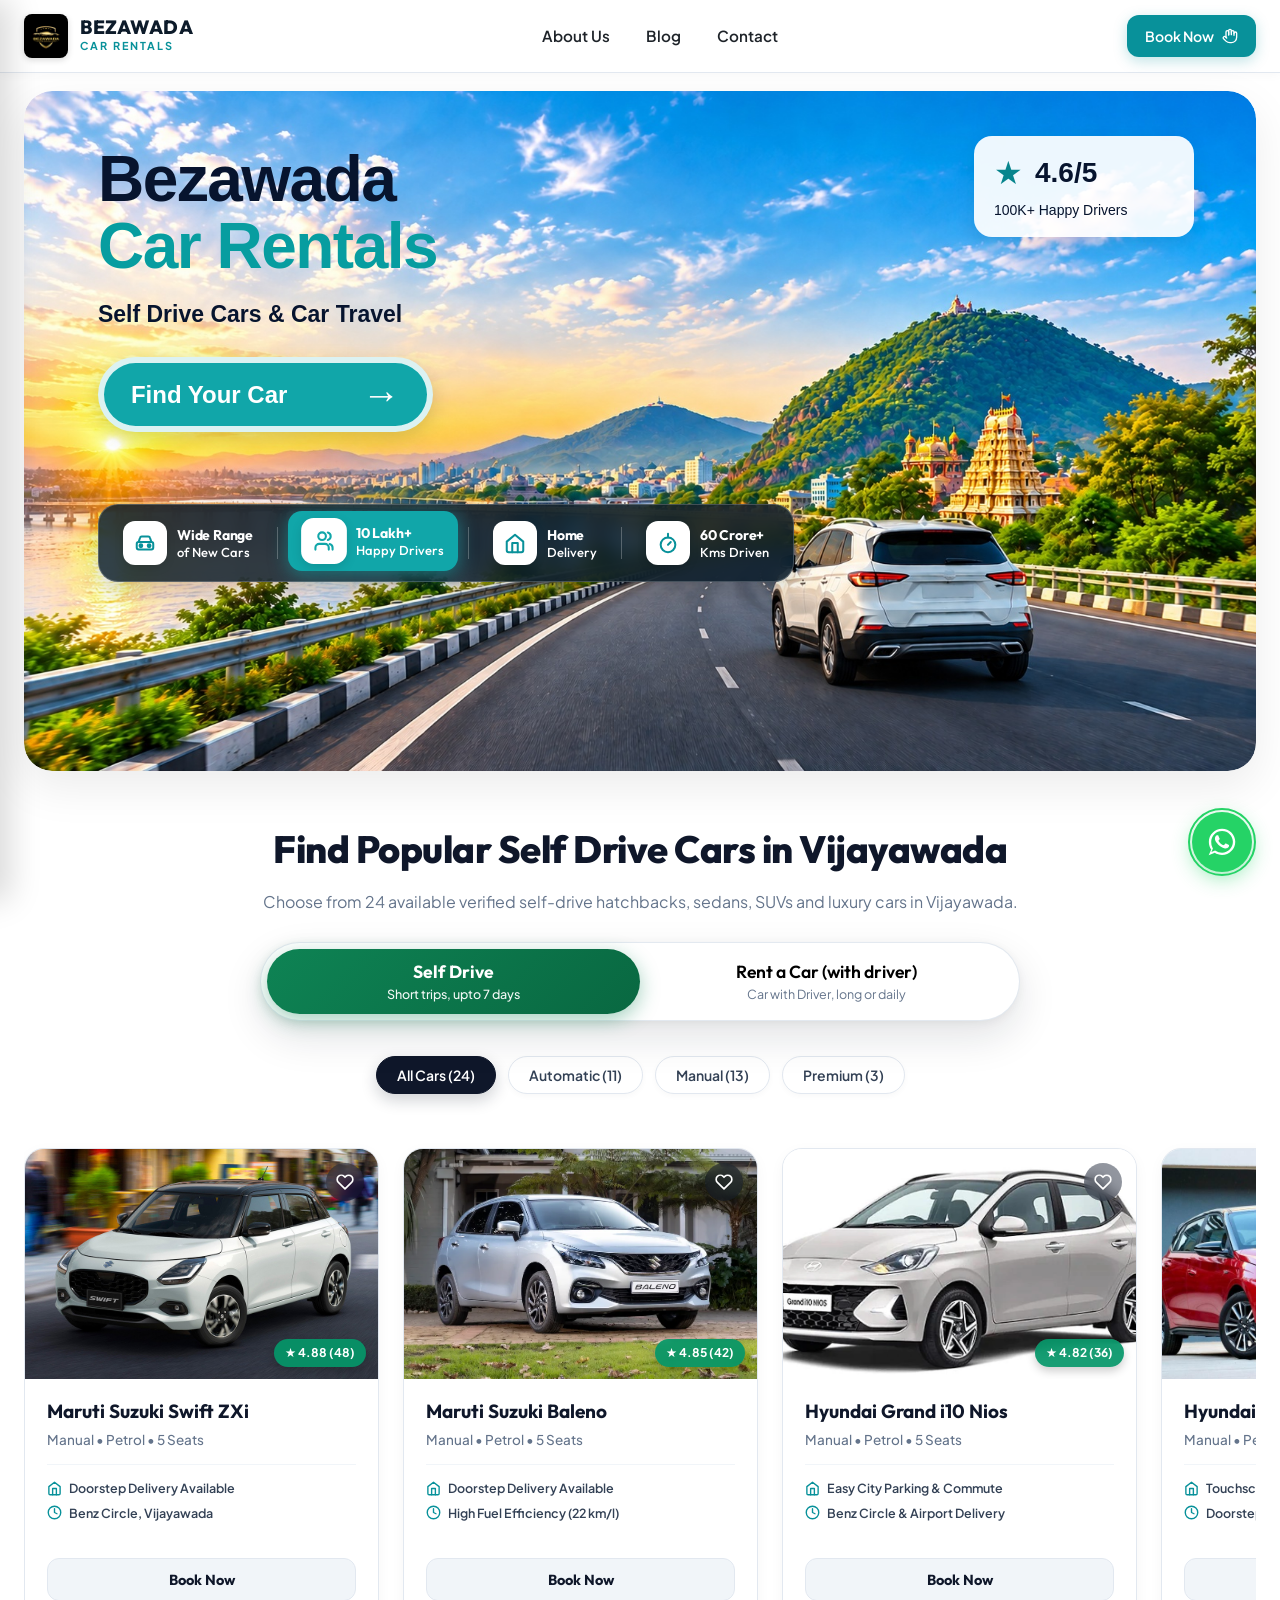
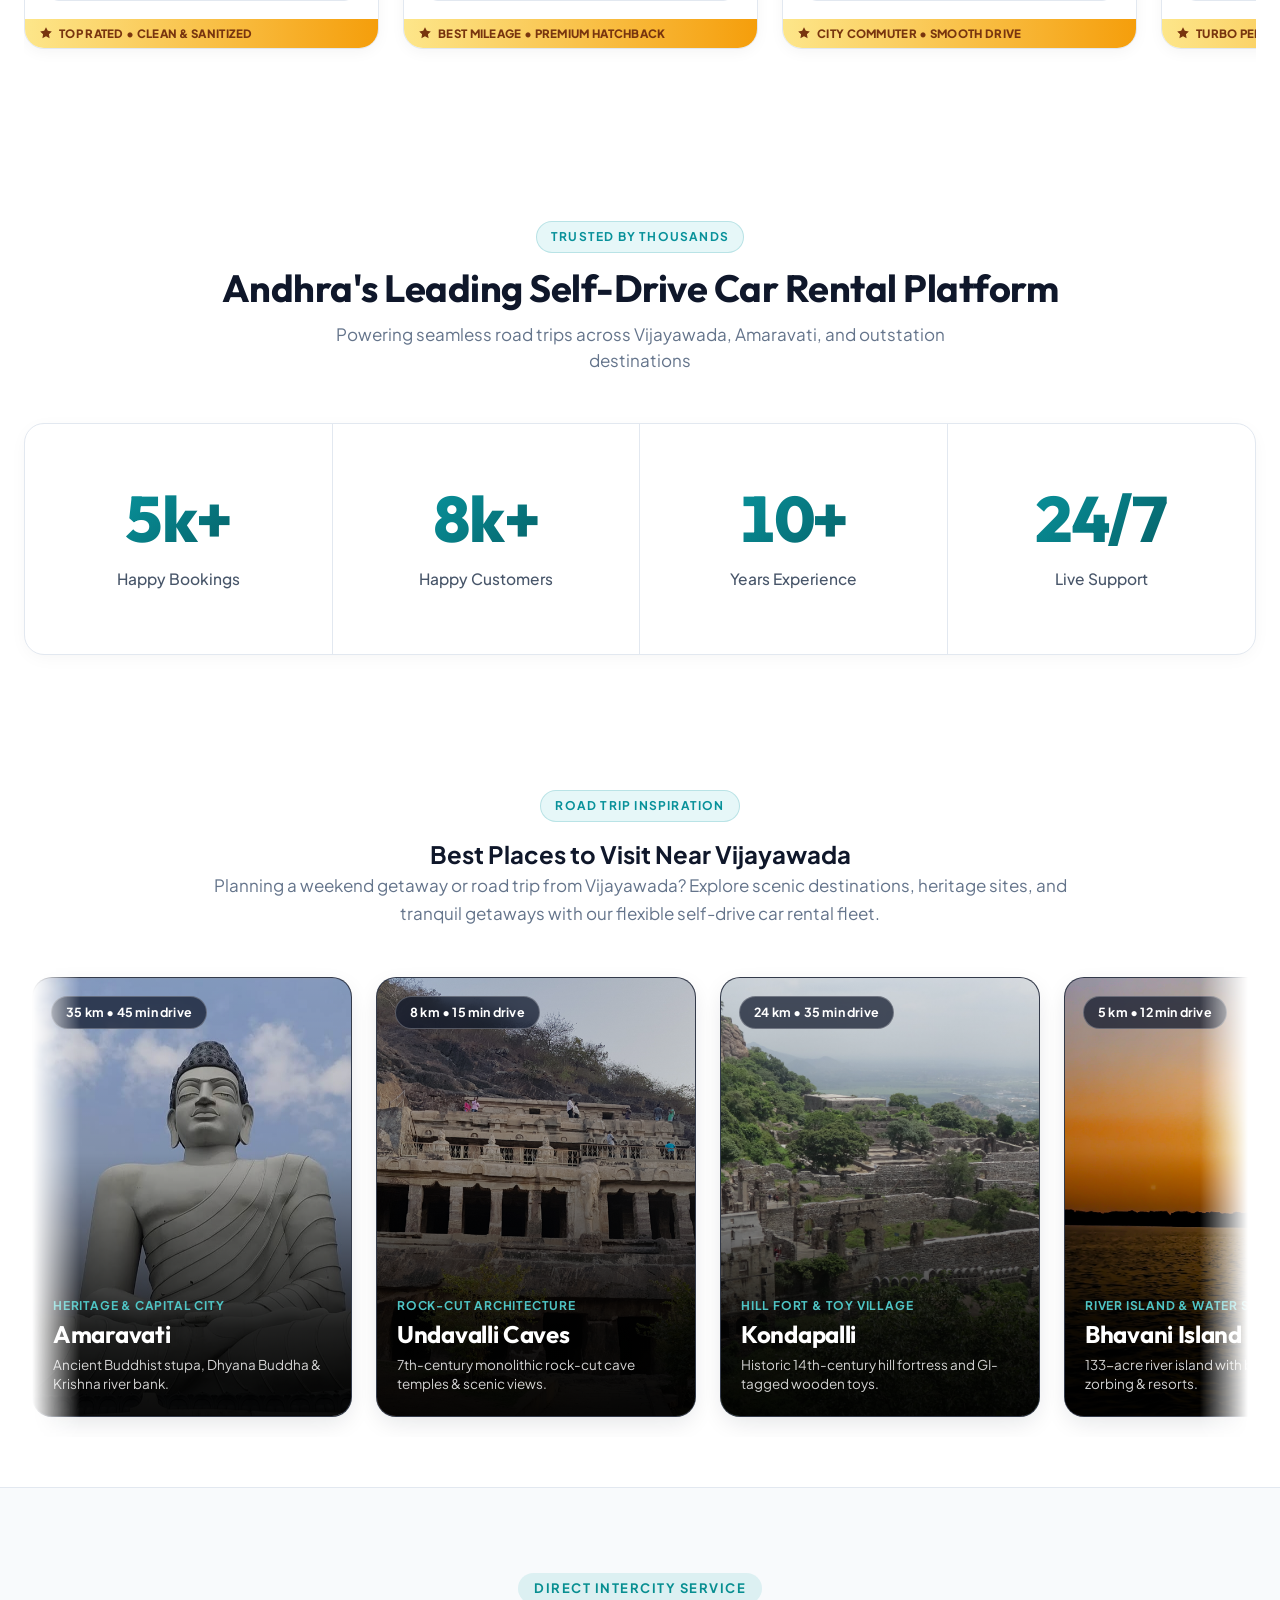
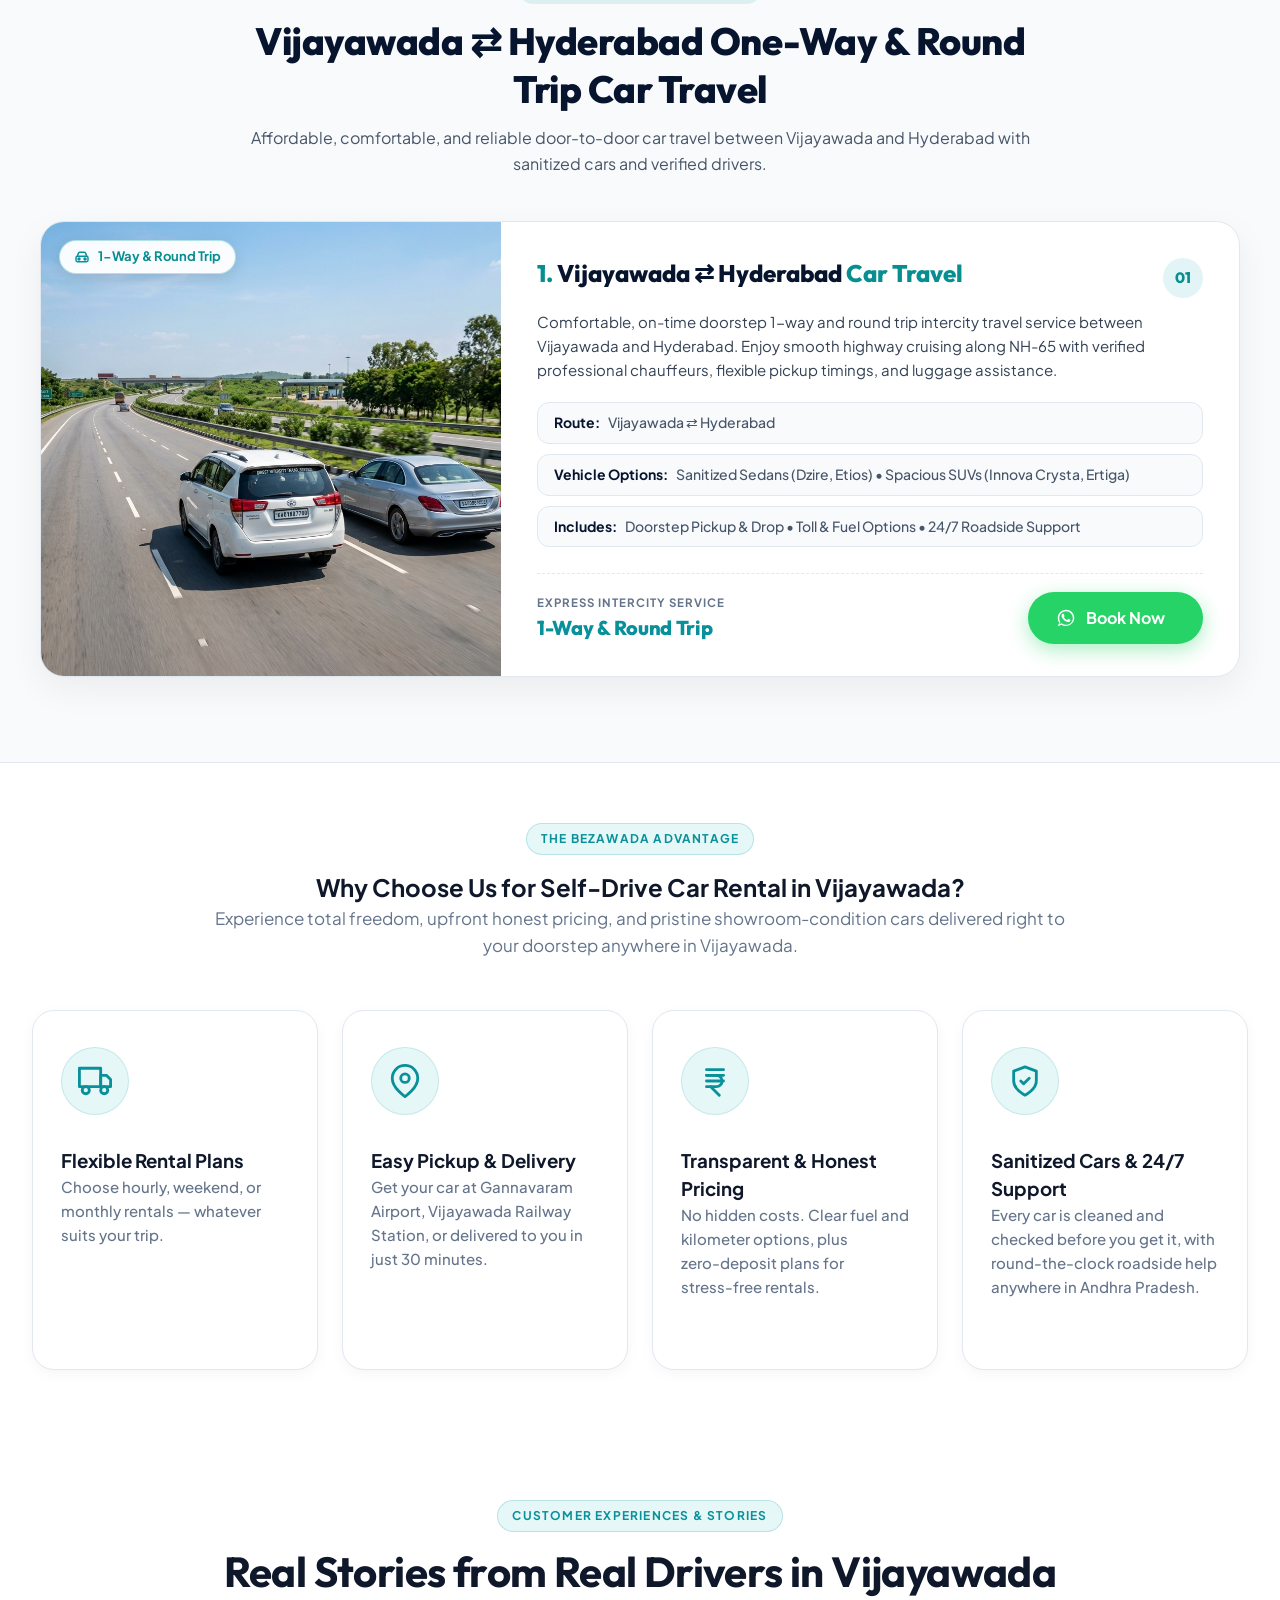
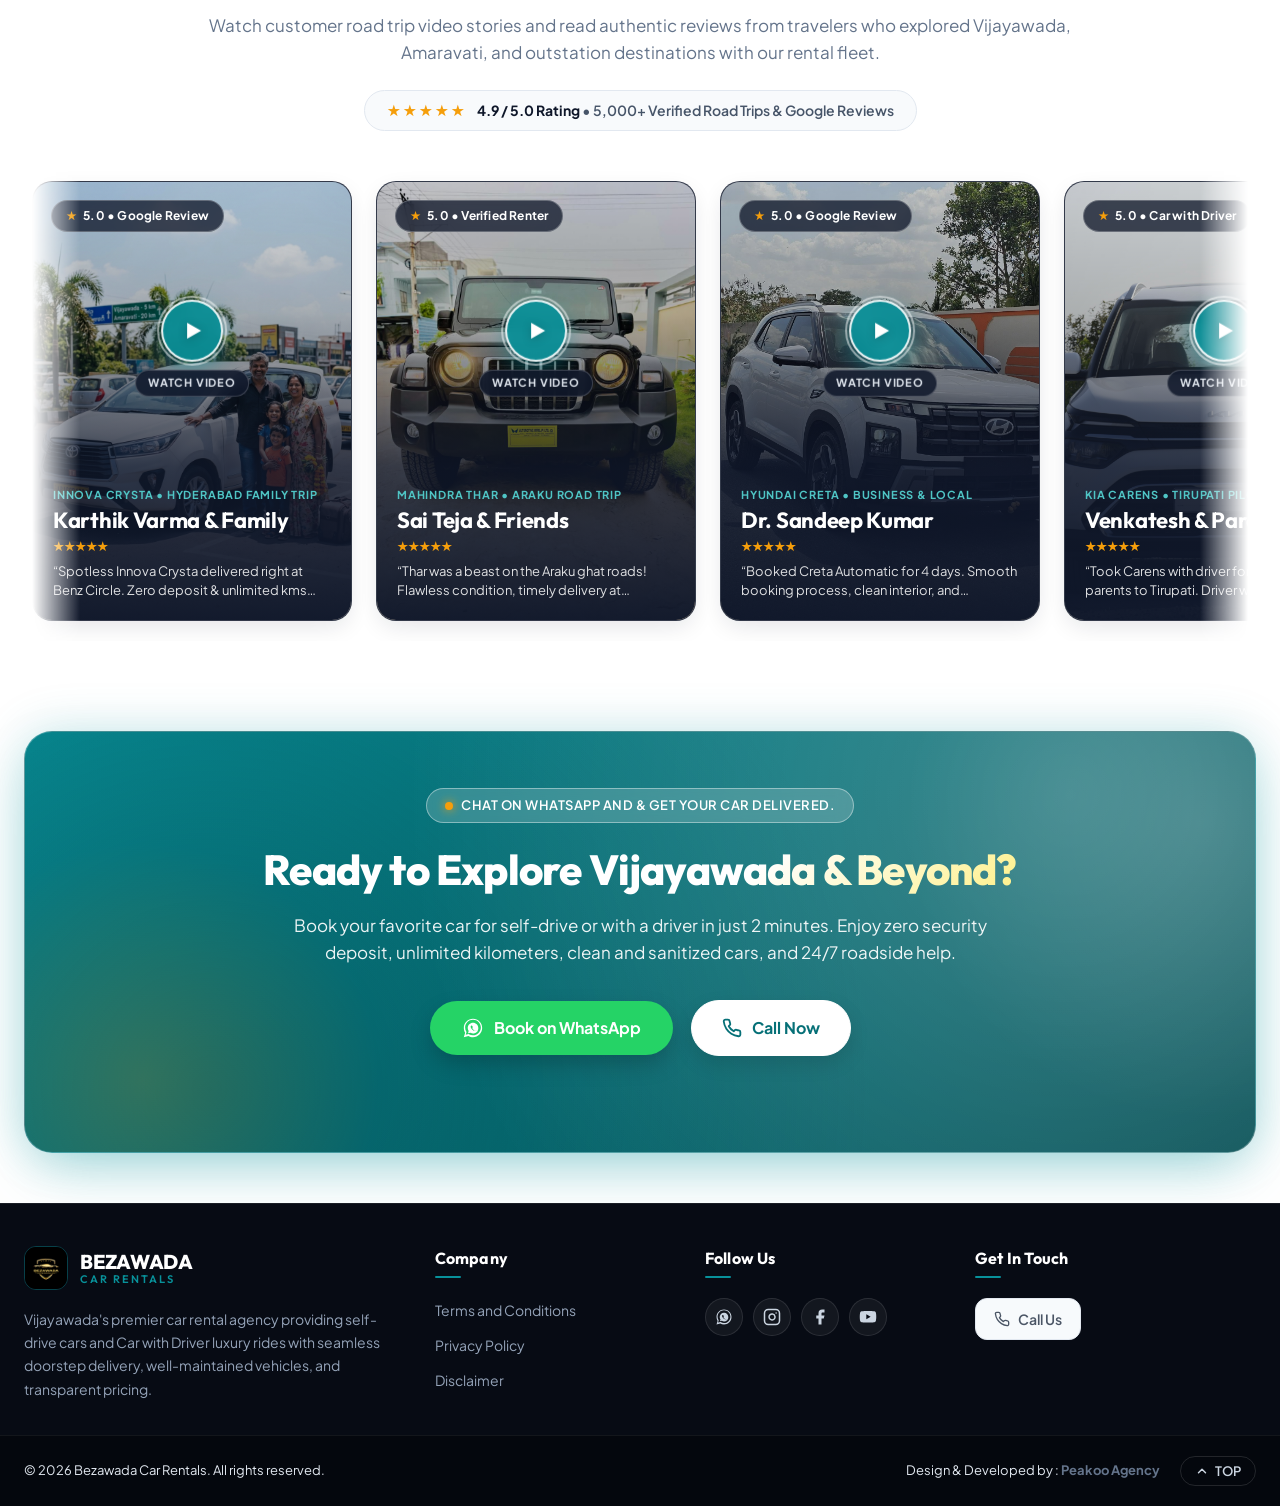
==== commit 3785bbc3: "Updated client Changes.. Final commit" ====
--- a/index.html
+++ b/index.html
@@ -1859,7 +1859,7 @@
 
       <!-- Box 2 -->
       <div class="stat-box">
-        <h2 class="counter" data-target="100" data-suffix="+">0+</h2>
+        <h2 class="counter" data-target="8" data-suffix="k+">0k+</h2>
         <p>
           Happy Customers
         </p>
--- a/css/style.css
+++ b/css/style.css
@@ -822,66 +822,108 @@
 
 @media (max-width: 768px) {
   .hero {
+    display: flex;
+    flex-direction: column;
     width: calc(100% - 20px);
-    min-height: 670px;
-    border-radius: 20px;
+    min-height: 680px;
+    border-radius: 22px;
     margin: 10px auto 0;
   }
 
   .hero-bg {
-    border-radius: 20px;
+    border-radius: 22px;
     background-position: 70% bottom;
   }
 
   .hero-content {
-    padding: 30px 18px 35px 18px;
+    display: flex;
+    flex-direction: column;
+    flex: 1;
+    height: 100%;
+    min-height: 680px;
+    padding: 80px 18px 18px 18px;
+    box-sizing: border-box;
   }
 
   .hero-text {
+    display: flex;
+    flex-direction: column;
+    flex: 1;
     width: 100%;
     max-width: 100%;
   }
 
-  .hero-title .line-one,
+  .hero-text br {
+    display: none;
+  }
+
+  .hero-title .line-one {
+    font-size: 44px;
+    font-weight: 900;
+    color: #07142e;
+    letter-spacing: -0.5px;
+    text-shadow: 0 2px 12px rgba(255, 255, 255, 0.95), 0 1px 3px rgba(255, 255, 255, 0.9);
+  }
+
   .hero-title .line-two {
-    font-size: 42px;
+    font-size: 44px;
+    font-weight: 900;
+    color: #057a7d;
+    letter-spacing: -0.5px;
+    text-shadow: 0 2px 12px rgba(255, 255, 255, 0.95), 0 1px 3px rgba(255, 255, 255, 0.9);
   }
 
   .location-title {
     font-size: 20px;
     letter-spacing: 4px;
-    margin-top: 12px;
+    margin-top: 10px;
   }
 
   .hero-description {
     font-size: 16px;
+    font-weight: 800;
+    color: #07142e;
     margin-top: 12px;
+    text-shadow: 0 1px 8px rgba(255, 255, 255, 0.95);
   }
 
   .hero-description strong {
-    font-size: 18px;
+    font-size: 19px;
+    font-weight: 900;
+    color: #07142e;
+    letter-spacing: 0.3px;
   }
 
   .find-car {
     width: 260px;
     height: 56px;
     font-size: 17px;
-    margin-top: 20px;
+    font-weight: 800;
+    margin-top: 18px;
     border-width: 4px;
+    box-shadow: 0 8px 24px rgba(7, 157, 160, 0.35);
   }
 
   .find-car-arrow {
     font-size: 28px;
   }
 
-  /* Position rating at top right sky area to avoid overlapping stats strip */
+  /* Stats placed at car tyres place (bottom of hero) */
+  .hero-stats-strip {
+    margin-top: auto;
+    margin-bottom: 0;
+    border-radius: 16px;
+  }
+
+  /* Position rating at top right sky area to avoid overlapping */
   .rating {
-    top: 20px;
+    top: 18px;
     bottom: auto;
     right: 18px;
     width: auto;
     padding: 8px 14px;
     border-radius: 14px;
+    z-index: 10;
   }
 
   .rating-main {
@@ -908,25 +950,55 @@
 
 @media (max-width: 500px) {
   .hero {
+    display: flex;
+    flex-direction: column;
     width: calc(100% - 16px);
-    min-height: 650px;
-    border-radius: 18px;
+    min-height: 660px;
+    border-radius: 20px;
     margin: 8px auto 0;
   }
 
   .hero-bg {
-    border-radius: 18px;
+    border-radius: 20px;
     background-position: 68% bottom;
   }
 
   .hero-content {
-    padding: 24px 14px 28px 14px;
-  }
-
-  .hero-title .line-one,
+    display: flex;
+    flex-direction: column;
+    flex: 1;
+    height: 100%;
+    min-height: 660px;
+    padding: 78px 12px 14px 12px;
+    box-sizing: border-box;
+  }
+
+  .hero-text {
+    display: flex;
+    flex-direction: column;
+    flex: 1;
+    width: 100%;
+    max-width: 100%;
+  }
+
+  .hero-text br {
+    display: none;
+  }
+
+  .hero-title .line-one {
+    font-size: 38px;
+    letter-spacing: -0.5px;
+    font-weight: 900;
+    color: #07142e;
+    text-shadow: 0 2px 12px rgba(255, 255, 255, 0.95), 0 1px 3px rgba(255, 255, 255, 0.9);
+  }
+
   .hero-title .line-two {
-    font-size: 34px;
+    font-size: 38px;
     letter-spacing: -0.5px;
+    font-weight: 900;
+    color: #057a7d;
+    text-shadow: 0 2px 12px rgba(255, 255, 255, 0.95), 0 1px 3px rgba(255, 255, 255, 0.9);
   }
 
   .location-title {
@@ -936,32 +1008,42 @@
   }
 
   .hero-description {
-    font-size: 14px;
+    font-size: 14.5px;
+    font-weight: 800;
+    color: #07142e;
     margin-top: 10px;
+    text-shadow: 0 1px 8px rgba(255, 255, 255, 0.95);
   }
 
   .hero-description strong {
-    font-size: 15.5px;
+    font-size: 17px;
+    font-weight: 900;
+    color: #07142e;
+    letter-spacing: 0.3px;
   }
 
   .find-car {
     width: 220px;
     height: 50px;
     font-size: 15px;
+    font-weight: 800;
     margin-top: 16px;
     padding: 0 18px;
+    box-shadow: 0 8px 24px rgba(7, 157, 160, 0.35);
   }
 
   .find-car-arrow {
     font-size: 24px;
   }
 
+  /* Stats placed at car tyres place (bottom of hero) */
   .hero-stats-strip {
     grid-template-columns: repeat(2, 1fr);
     gap: 6px 8px;
     padding: 8px 10px;
     max-width: 100%;
-    margin-top: 16px;
+    margin-top: auto;
+    margin-bottom: 0;
     border-radius: 14px;
   }
 
@@ -985,10 +1067,12 @@
 
   .hero-stat-info strong {
     font-size: 11.5px;
+    font-weight: 800;
   }
 
   .hero-stat-info span {
     font-size: 10px;
+    font-weight: 600;
   }
 
   .rating {
@@ -998,6 +1082,7 @@
     width: auto;
     padding: 6px 10px;
     border-radius: 10px;
+    z-index: 10;
   }
 
   .rating-star {
@@ -1012,6 +1097,9 @@
     font-size: 9.5px;
   }
 }
+
+
+
 
 
 .sr-only {
--- a/cars_booking.css
+++ b/cars_booking.css
@@ -2154,3 +2154,110 @@
     }
 }
 
+/* =========================================
+   FLOATING WHATSAPP BUTTON (cars_booking.html)
+========================================= */
+
+.whatsapp-float {
+  position: fixed;
+  right: 28px;
+  bottom: 28px;
+  z-index: 99999;
+  width: 60px;
+  height: 60px;
+  background: #25D366;
+  border-radius: 50%;
+  display: flex;
+  align-items: center;
+  justify-content: center;
+  box-shadow: 0 6px 20px rgba(37, 211, 102, 0.45);
+  cursor: pointer;
+  text-decoration: none;
+  transition: transform 0.3s cubic-bezier(0.175, 0.885, 0.32, 1.275), box-shadow 0.3s ease;
+}
+
+.whatsapp-float:hover {
+  transform: scale(1.1);
+  box-shadow: 0 10px 28px rgba(37, 211, 102, 0.6);
+}
+
+.whatsapp-pulse {
+  position: absolute;
+  top: -4px;
+  left: -4px;
+  right: -4px;
+  bottom: -4px;
+  border-radius: 50%;
+  border: 2px solid #25D366;
+  animation: whatsappPulse 2s infinite ease-out;
+  pointer-events: none;
+}
+
+@keyframes whatsappPulse {
+  0% {
+    transform: scale(1);
+    opacity: 0.8;
+  }
+  70% {
+    transform: scale(1.35);
+    opacity: 0;
+  }
+  100% {
+    transform: scale(1.4);
+    opacity: 0;
+  }
+}
+
+.whatsapp-tooltip {
+  position: absolute;
+  right: 72px;
+  background: rgba(7, 20, 46, 0.92);
+  color: #ffffff;
+  padding: 6px 12px;
+  border-radius: 8px;
+  font-family: 'Plus Jakarta Sans', Arial, sans-serif;
+  font-size: 13px;
+  font-weight: 600;
+  white-space: nowrap;
+  pointer-events: none;
+  opacity: 0;
+  transform: translateX(8px);
+  transition: opacity 0.25s ease, transform 0.25s ease;
+  box-shadow: 0 4px 14px rgba(0, 0, 0, 0.2);
+}
+
+.whatsapp-tooltip::after {
+  content: '';
+  position: absolute;
+  top: 50%;
+  right: -5px;
+  transform: translateY(-50%);
+  border-width: 5px 0 5px 5px;
+  border-style: solid;
+  border-color: transparent transparent transparent rgba(7, 20, 46, 0.92);
+}
+
+.whatsapp-float:hover .whatsapp-tooltip {
+  opacity: 1;
+  transform: translateX(0);
+}
+
+@media (max-width: 768px) {
+  .whatsapp-float {
+    right: 18px;
+    bottom: 22px;
+    width: 54px;
+    height: 54px;
+  }
+
+  .whatsapp-float svg {
+    width: 28px;
+    height: 28px;
+  }
+
+  .whatsapp-tooltip {
+    display: none;
+  }
+}
+
+
--- a/statistics.css
+++ b/statistics.css
@@ -1,232 +1,338 @@
-* {
-    margin: 0;
-    padding: 0;
-    box-sizing: border-box;
-}
-
-body:not(:has(.hero-section)) {
-    font-family: 'Plus Jakarta Sans', -apple-system, BlinkMacSystemFont, 'Segoe UI', Roboto, sans-serif;
-    background-color: #FFFFFF;
-    color: #0F172A;
-    -webkit-font-smoothing: antialiased;
-}
-
-.stats-section {
-    width: 100%;
-    max-width: 1320px;
-    margin: 0 auto;
-    padding: 60px 24px 75px;
-}
-
-/* Header */
-.stats-header {
-    text-align: center;
-    margin-bottom: 50px;
-}
-
-.stats-badge {
-    display: inline-block;
-    background-color: #E6F7F8;
-    color: #08919A;
-    font-size: 12px;
-    font-weight: 700;
-    letter-spacing: 1.2px;
-    text-transform: uppercase;
-    padding: 6px 14px;
-    border-radius: 9999px;
-    margin-bottom: 12px;
-    border: 1px solid rgba(8, 145, 154, 0.2);
-}
-
-.stats-header h1,
-.stats-header h2 {
-    font-family: 'Outfit', sans-serif;
-    font-size: 38px;
-    font-weight: 700;
-    color: #0F172A;
-    letter-spacing: -0.5px;
-    line-height: 1.25;
-    margin-bottom: 10px;
-}
-
-.stats-subheading {
-    font-size: 17px;
-    color: #64748B;
-    max-width: 680px;
-    margin: 0 auto;
-    line-height: 1.5;
-}
-
-/* Statistics Grid Container */
-.stats-container {
-    width: 100%;
-    display: grid;
-    grid-template-columns: repeat(4, 1fr);
-    background: #FFFFFF;
-    border: 1px solid #E2E8F0;
-    border-radius: 20px;
-    box-shadow: 0 4px 20px -4px rgba(15, 23, 42, 0.05);
-    overflow: hidden;
-}
-
-/* Individual Stat Box */
-.stat-box {
-    text-align: center;
-    min-height: 230px;
-    padding: 38px 24px;
-    border-right: 1px solid #E2E8F0;
-    display: flex;
-    flex-direction: column;
-    align-items: center;
-    justify-content: center;
-    transition: transform 0.3s ease, background-color 0.3s ease;
-}
-
-.stat-box:hover {
-    background-color: #F8FAFC;
-    transform: translateY(-2px);
-}
-
-/* Remove divider from last box */
-.stat-box:last-child {
-    border-right: none;
-}
-
-/* Numbers */
-.stat-box h2,
-.stat-box .counter {
-    font-family: 'Outfit', sans-serif;
-    font-size: 64px;
-    line-height: 1;
-    font-weight: 800;
-    color: #08919A;
-    margin-bottom: 16px;
-    letter-spacing: -1.5px;
-    background: linear-gradient(135deg, #08919A 0%, #06636a 100%);
-    -webkit-background-clip: text;
-    -webkit-text-fill-color: transparent;
-    display: inline-block;
-    transition: transform 0.3s cubic-bezier(0.16, 1, 0.3, 1);
-    font-variant-numeric: tabular-nums;
-}
-
-.stat-box:hover h2,
-.stat-box:hover .counter {
-    transform: scale(1.05);
-}
-
-.stat-box h2.counted,
-.stat-box .counter.counted {
-    animation: counterPulse 0.45s cubic-bezier(0.16, 1, 0.3, 1);
-}
-
-@keyframes counterPulse {
-    0% {
-        transform: scale(0.94);
-    }
-    50% {
-        transform: scale(1.06);
-    }
-    100% {
-        transform: scale(1);
-    }
-}
-
-/* Description */
-.stat-box p {
-    font-size: 15.5px;
-    line-height: 1.55;
-    color: #475569;
-    font-weight: 500;
-}
-
-/* =========================
-   TABLET (max-width: 991px)
-   ========================= */
-
-@media (max-width: 991px) {
-    .stats-section {
-        padding: 45px 20px 55px;
-    }
-
-    .stats-header h1,
-    .stats-header h2 {
-        font-size: 30px;
-    }
-
-    .stats-subheading {
-        font-size: 15px;
-    }
-
-    .stats-container {
-        grid-template-columns: repeat(2, 1fr);
-    }
-
-    .stat-box {
-        border-bottom: 1px solid #E2E8F0;
-        padding: 30px 16px;
-        min-height: 200px;
-    }
-
-    .stat-box:nth-child(2) {
-        border-right: none;
-    }
-
-    .stat-box:nth-child(3),
-    .stat-box:nth-child(4) {
-        border-bottom: none;
-    }
-
-    .stat-box h2,
-    .stat-box .counter {
-        font-size: 54px;
-    }
-
-    .stat-box p {
-        font-size: 15px;
-    }
-}
-
-/* =========================
-   MOBILE (max-width: 640px)
-   ========================= */
-
-@media (max-width: 640px) {
-    .stats-section {
-        padding: 35px 16px 45px;
-    }
-
-    .stats-header {
-        margin-bottom: 30px;
-    }
-
-    .stats-header h1,
-    .stats-header h2 {
-        font-size: 25px;
-    }
-
-    .stats-container {
-        grid-template-columns: 1fr;
-    }
-
-    .stat-box {
-        border-right: none;
-        border-bottom: 1px solid #E2E8F0;
-        padding: 28px 14px;
-        min-height: auto;
-    }
-
-    .stat-box:last-child {
-        border-bottom: none;
-    }
-
-    .stat-box h2,
-    .stat-box .counter {
-        font-size: 48px;
-        margin-bottom: 12px;
-    }
-
-    .stat-box p {
-        font-size: 14.5px;
-    }
-}+* {
+    margin: 0;
+    padding: 0;
+    box-sizing: border-box;
+}
+
+body:not(:has(.hero-section)) {
+    font-family: 'Plus Jakarta Sans', -apple-system, BlinkMacSystemFont, 'Segoe UI', Roboto, sans-serif;
+    background-color: #FFFFFF;
+    color: #0F172A;
+    -webkit-font-smoothing: antialiased;
+}
+
+.stats-section {
+    width: 100%;
+    max-width: 1320px;
+    margin: 0 auto;
+    padding: 60px 24px 75px;
+}
+
+/* Header */
+.stats-header {
+    text-align: center;
+    margin-bottom: 50px;
+}
+
+.stats-badge {
+    display: inline-block;
+    background-color: #E6F7F8;
+    color: #08919A;
+    font-size: 12px;
+    font-weight: 700;
+    letter-spacing: 1.2px;
+    text-transform: uppercase;
+    padding: 6px 14px;
+    border-radius: 9999px;
+    margin-bottom: 12px;
+    border: 1px solid rgba(8, 145, 154, 0.2);
+}
+
+.stats-header h1,
+.stats-header h2 {
+    font-family: 'Outfit', sans-serif;
+    font-size: 38px;
+    font-weight: 700;
+    color: #0F172A;
+    letter-spacing: -0.5px;
+    line-height: 1.25;
+    margin-bottom: 10px;
+}
+
+.stats-subheading {
+    font-size: 17px;
+    color: #64748B;
+    max-width: 680px;
+    margin: 0 auto;
+    line-height: 1.5;
+}
+
+/* Statistics Grid Container */
+.stats-container {
+    width: 100%;
+    display: grid;
+    grid-template-columns: repeat(4, 1fr);
+    background: #FFFFFF;
+    border: 1px solid #E2E8F0;
+    border-radius: 20px;
+    box-shadow: 0 4px 20px -4px rgba(15, 23, 42, 0.05);
+    overflow: hidden;
+}
+
+/* Individual Stat Box */
+.stat-box {
+    text-align: center;
+    min-height: 230px;
+    padding: 38px 24px;
+    border-right: 1px solid #E2E8F0;
+    display: flex;
+    flex-direction: column;
+    align-items: center;
+    justify-content: center;
+    transition: transform 0.3s ease, background-color 0.3s ease;
+}
+
+.stat-box:hover {
+    background-color: #F8FAFC;
+    transform: translateY(-2px);
+}
+
+/* Remove divider from last box */
+.stat-box:last-child {
+    border-right: none;
+}
+
+/* Numbers */
+.stat-box h2,
+.stat-box .counter {
+    font-family: 'Outfit', sans-serif;
+    font-size: 64px;
+    line-height: 1;
+    font-weight: 800;
+    color: #08919A;
+    margin-bottom: 16px;
+    letter-spacing: -1.5px;
+    background: linear-gradient(135deg, #08919A 0%, #06636a 100%);
+    -webkit-background-clip: text;
+    -webkit-text-fill-color: transparent;
+    display: inline-block;
+    transition: transform 0.3s cubic-bezier(0.16, 1, 0.3, 1);
+    font-variant-numeric: tabular-nums;
+}
+
+.stat-box:hover h2,
+.stat-box:hover .counter {
+    transform: scale(1.05);
+}
+
+.stat-box h2.counted,
+.stat-box .counter.counted {
+    animation: counterPulse 0.45s cubic-bezier(0.16, 1, 0.3, 1);
+}
+
+@keyframes counterPulse {
+    0% {
+        transform: scale(0.94);
+    }
+    50% {
+        transform: scale(1.06);
+    }
+    100% {
+        transform: scale(1);
+    }
+}
+
+/* Description */
+.stat-box p {
+    font-size: 15.5px;
+    line-height: 1.55;
+    color: #475569;
+    font-weight: 500;
+}
+
+/* =========================
+   TABLET (max-width: 991px)
+   ========================= */
+
+@media (max-width: 991px) {
+    .stats-section {
+        padding: 45px 20px 55px;
+    }
+
+    .stats-header h1,
+    .stats-header h2 {
+        font-size: 30px;
+    }
+
+    .stats-subheading {
+        font-size: 15px;
+    }
+
+    .stats-container {
+        grid-template-columns: repeat(2, 1fr);
+    }
+
+    .stat-box {
+        border-bottom: 1px solid #E2E8F0;
+        padding: 30px 16px;
+        min-height: 200px;
+    }
+
+    .stat-box:nth-child(2) {
+        border-right: none;
+    }
+
+    .stat-box:nth-child(3),
+    .stat-box:nth-child(4) {
+        border-bottom: none;
+    }
+
+    .stat-box h2,
+    .stat-box .counter {
+        font-size: 54px;
+    }
+
+    .stat-box p {
+        font-size: 15px;
+    }
+}
+
+/* =========================
+   MOBILE (max-width: 640px)
+   ========================= */
+
+@media (max-width: 640px) {
+    .stats-section {
+        padding: 35px 16px 45px;
+    }
+
+    .stats-header {
+        margin-bottom: 30px;
+    }
+
+    .stats-header h1,
+    .stats-header h2 {
+        font-size: 25px;
+    }
+
+    .stats-container {
+        grid-template-columns: 1fr;
+    }
+
+    .stat-box {
+        border-right: none;
+        border-bottom: 1px solid #E2E8F0;
+        padding: 28px 14px;
+        min-height: auto;
+    }
+
+    .stat-box:last-child {
+        border-bottom: none;
+    }
+
+    .stat-box h2,
+    .stat-box .counter {
+        font-size: 48px;
+        margin-bottom: 12px;
+    }
+
+    .stat-box p {
+        font-size: 14.5px;
+    }
+}
+
+/* =========================================
+   FLOATING WHATSAPP BUTTON (statistics.html)
+========================================= */
+
+.whatsapp-float {
+  position: fixed;
+  right: 28px;
+  bottom: 28px;
+  z-index: 99999;
+  width: 60px;
+  height: 60px;
+  background: #25D366;
+  border-radius: 50%;
+  display: flex;
+  align-items: center;
+  justify-content: center;
+  box-shadow: 0 6px 20px rgba(37, 211, 102, 0.45);
+  cursor: pointer;
+  text-decoration: none;
+  transition: transform 0.3s cubic-bezier(0.175, 0.885, 0.32, 1.275), box-shadow 0.3s ease;
+}
+
+.whatsapp-float:hover {
+  transform: scale(1.1);
+  box-shadow: 0 10px 28px rgba(37, 211, 102, 0.6);
+}
+
+.whatsapp-pulse {
+  position: absolute;
+  top: -4px;
+  left: -4px;
+  right: -4px;
+  bottom: -4px;
+  border-radius: 50%;
+  border: 2px solid #25D366;
+  animation: whatsappPulse 2s infinite ease-out;
+  pointer-events: none;
+}
+
+@keyframes whatsappPulse {
+  0% {
+    transform: scale(1);
+    opacity: 0.8;
+  }
+  70% {
+    transform: scale(1.35);
+    opacity: 0;
+  }
+  100% {
+    transform: scale(1.4);
+    opacity: 0;
+  }
+}
+
+.whatsapp-tooltip {
+  position: absolute;
+  right: 72px;
+  background: rgba(7, 20, 46, 0.92);
+  color: #ffffff;
+  padding: 6px 12px;
+  border-radius: 8px;
+  font-family: 'Plus Jakarta Sans', Arial, sans-serif;
+  font-size: 13px;
+  font-weight: 600;
+  white-space: nowrap;
+  pointer-events: none;
+  opacity: 0;
+  transform: translateX(8px);
+  transition: opacity 0.25s ease, transform 0.25s ease;
+  box-shadow: 0 4px 14px rgba(0, 0, 0, 0.2);
+}
+
+.whatsapp-tooltip::after {
+  content: '';
+  position: absolute;
+  top: 50%;
+  right: -5px;
+  transform: translateY(-50%);
+  border-width: 5px 0 5px 5px;
+  border-style: solid;
+  border-color: transparent transparent transparent rgba(7, 20, 46, 0.92);
+}
+
+.whatsapp-float:hover .whatsapp-tooltip {
+  opacity: 1;
+  transform: translateX(0);
+}
+
+@media (max-width: 768px) {
+  .whatsapp-float {
+    right: 18px;
+    bottom: 22px;
+    width: 54px;
+    height: 54px;
+  }
+
+  .whatsapp-float svg {
+    width: 28px;
+    height: 28px;
+  }
+
+  .whatsapp-tooltip {
+    display: none;
+  }
+}
--- a/best_places.css
+++ b/best_places.css
@@ -1,341 +1,447 @@
-* {
-    margin: 0;
-    padding: 0;
-    box-sizing: border-box;
-}
-
-body:not(:has(.hero-section)) {
-    font-family: 'Plus Jakarta Sans', -apple-system, BlinkMacSystemFont, 'Segoe UI', Roboto, sans-serif;
-    background-color: #FFFFFF;
-    color: #0F172A;
-    -webkit-font-smoothing: antialiased;
-}
-
-/* ================================
-   MAIN SECTION
-================================ */
-
-.places-section {
-    width: 100%;
-    max-width: 1360px;
-    margin: 0 auto;
-    padding: 60px 32px 50px;
-    overflow: hidden;
-}
-
-/* ================================
-   HEADING & HEADER
-================================ */
-
-.places-header {
-    text-align: center;
-    max-width: 900px;
-    margin: 0 auto 40px;
-}
-
-.section-tag {
-    display: inline-block;
-    background-color: #E6F7F8;
-    color: #08919A;
-    font-size: 12px;
-    font-weight: 700;
-    letter-spacing: 1.2px;
-    text-transform: uppercase;
-    padding: 6px 14px;
-    border-radius: 9999px;
-    margin-bottom: 14px;
-    border: 1px solid rgba(8, 145, 154, 0.2);
-}
-
-.places-header h1 {
-    font-family: 'Outfit', sans-serif;
-    font-size: 42px;
-    font-weight: 700;
-    color: #0F172A;
-    letter-spacing: -0.6px;
-    line-height: 1.25;
-    margin-bottom: 14px;
-}
-
-.description {
-    font-size: 17px;
-    line-height: 1.6;
-    color: #64748B;
-    margin-bottom: 20px;
-}
-
-/* Note Box */
-.note-box {
-    display: inline-flex;
-    align-items: center;
-    gap: 10px;
-    background-color: #F8FAFC;
-    border: 1px solid #E2E8F0;
-    border-radius: 12px;
-    padding: 10px 20px;
-    text-align: left;
-    margin-top: 4px;
-}
-
-.note-box svg {
-    color: #08919A;
-    flex-shrink: 0;
-}
-
-.note {
-    font-size: 14px;
-    line-height: 1.5;
-    color: #475569;
-}
-
-.note strong {
-    color: #0F172A;
-    font-weight: 700;
-}
-
-/* ================================
-   CAROUSEL WRAPPER & MARQUEE
-================================ */
-
-.carousel-wrapper {
-    width: 100%;
-    overflow: hidden;
-    padding: 10px 0 20px;
-    position: relative;
-    /* Soft edge masks so cards fade gently as they enter/exit */
-    mask-image: linear-gradient(to right, transparent 0%, black 48px, black calc(100% - 48px), transparent 100%);
-    -webkit-mask-image: linear-gradient(to right, transparent 0%, black 48px, black calc(100% - 48px), transparent 100%);
-}
-
-.marquee-track {
-    display: flex;
-    width: 100%;
-    overflow: visible;
-    user-select: none;
-    gap: 24px;
-}
-
-.marquee-group {
-    flex-shrink: 0;
-    display: flex;
-    align-items: center;
-    gap: 24px;
-    animation: marqueeSlideLeft 36s linear infinite;
-    will-change: transform;
-}
-
-@keyframes marqueeSlideLeft {
-    from {
-        transform: translateX(0);
-    }
-    to {
-        transform: translateX(calc(-100% - 24px));
-    }
-}
-
-/* Pause slowly and smoothly on hover or touch */
-.carousel-wrapper:hover .marquee-group,
-.marquee-track.is-paused .marquee-group {
-    animation-play-state: paused;
-}
-
-/* ================================
-   PLACE CARD
-================================ */
-
-.place-card {
-    position: relative;
-    flex: 0 0 320px;
-    width: 320px;
-    height: 440px;
-    border-radius: 20px;
-    overflow: hidden;
-    cursor: pointer;
-    background-color: #0F172A;
-    box-shadow: 0 8px 24px -4px rgba(15, 23, 42, 0.12);
-    border: 1px solid rgba(255, 255, 255, 0.15);
-    transition: transform 0.4s cubic-bezier(0.16, 1, 0.3, 1), box-shadow 0.4s ease;
-}
-
-.place-card:hover {
-    transform: translateY(-8px);
-    box-shadow: 0 20px 36px -6px rgba(8, 145, 154, 0.28);
-}
-
-/* Image */
-.place-card img {
-    width: 100%;
-    height: 100%;
-    object-fit: cover;
-    display: block;
-    transition: transform 0.6s cubic-bezier(0.16, 1, 0.3, 1);
-}
-
-.place-card:hover img {
-    transform: scale(1.08);
-}
-
-/* Top Badge */
-.card-badge {
-    position: absolute;
-    top: 18px;
-    left: 18px;
-    background: rgba(15, 23, 42, 0.72);
-    backdrop-filter: blur(8px);
-    -webkit-backdrop-filter: blur(8px);
-    color: #FFFFFF;
-    font-size: 12.5px;
-    font-weight: 700;
-    padding: 6px 14px;
-    border-radius: 9999px;
-    border: 1px solid rgba(255, 255, 255, 0.25);
-    z-index: 2;
-    letter-spacing: 0.2px;
-}
-
-/* Gradient Overlay */
-.card-gradient {
-    position: absolute;
-    inset: 0;
-    background: linear-gradient(
-        180deg,
-        rgba(0, 0, 0, 0.1) 0%,
-        rgba(0, 0, 0, 0.2) 40%,
-        rgba(0, 0, 0, 0.85) 80%,
-        rgba(0, 0, 0, 0.95) 100%
-    );
-    z-index: 1;
-}
-
-/* Card Bottom Info */
-.card-info {
-    position: absolute;
-    left: 20px;
-    right: 20px;
-    bottom: 22px;
-    z-index: 2;
-}
-
-.card-tag {
-    display: block;
-    font-size: 12px;
-    font-weight: 700;
-    color: #4FC5C5;
-    text-transform: uppercase;
-    letter-spacing: 0.8px;
-    margin-bottom: 5px;
-}
-
-.card-info h3 {
-    font-family: 'Outfit', sans-serif;
-    color: #FFFFFF;
-    font-size: 24px;
-    font-weight: 700;
-    line-height: 1.2;
-    margin-bottom: 6px;
-    letter-spacing: -0.3px;
-}
-
-.card-snippet {
-    font-size: 13.5px;
-    color: rgba(255, 255, 255, 0.82);
-    line-height: 1.45;
-}
-
-/* ================================
-   MARQUEE CONTROLS / HINT
-================================ */
-
-.marquee-controls {
-    display: flex;
-    justify-content: center;
-    margin-top: 24px;
-}
-
-.marquee-hint {
-    display: inline-flex;
-    align-items: center;
-    gap: 8px;
-    font-size: 13.5px;
-    font-weight: 600;
-    color: #64748B;
-    background-color: #F8FAFC;
-    padding: 7px 18px;
-    border-radius: 9999px;
-    border: 1px solid #E2E8F0;
-}
-
-.marquee-hint svg {
-    color: #08919A;
-}
-
-/* ================================
-   RESPONSIVE DESIGN
-================================ */
-
-@media (max-width: 991px) {
-    .places-section {
-        padding: 45px 20px 40px;
-    }
-
-    .places-header h1 {
-        font-size: 34px;
-    }
-
-    .description {
-        font-size: 15.5px;
-    }
-
-    .note-box {
-        flex-direction: column;
-        align-items: flex-start;
-        gap: 6px;
-    }
-
-    .place-card {
-        flex: 0 0 290px;
-        height: 410px;
-    }
-
-    .card-info h3 {
-        font-size: 22px;
-    }
-}
-
-@media (max-width: 640px) {
-    .places-section {
-        padding: 35px 16px 30px;
-    }
-
-    .places-header h1 {
-        font-size: 26px;
-        line-height: 1.25;
-    }
-
-    .description {
-        font-size: 14.5px;
-    }
-
-    .marquee-track {
-        gap: 16px;
-    }
-
-    .marquee-group {
-        gap: 16px;
-    }
-
-    .place-card {
-        flex: 0 0 260px;
-        width: 260px;
-        height: 380px;
-        border-radius: 16px;
-    }
-
-    .card-info h3 {
-        font-size: 20px;
-    }
-
-    .card-snippet {
-        font-size: 12.5px;
-    }
-}+* {
+    margin: 0;
+    padding: 0;
+    box-sizing: border-box;
+}
+
+body:not(:has(.hero-section)) {
+    font-family: 'Plus Jakarta Sans', -apple-system, BlinkMacSystemFont, 'Segoe UI', Roboto, sans-serif;
+    background-color: #FFFFFF;
+    color: #0F172A;
+    -webkit-font-smoothing: antialiased;
+}
+
+/* ================================
+   MAIN SECTION
+================================ */
+
+.places-section {
+    width: 100%;
+    max-width: 1360px;
+    margin: 0 auto;
+    padding: 60px 32px 50px;
+    overflow: hidden;
+}
+
+/* ================================
+   HEADING & HEADER
+================================ */
+
+.places-header {
+    text-align: center;
+    max-width: 900px;
+    margin: 0 auto 40px;
+}
+
+.section-tag {
+    display: inline-block;
+    background-color: #E6F7F8;
+    color: #08919A;
+    font-size: 12px;
+    font-weight: 700;
+    letter-spacing: 1.2px;
+    text-transform: uppercase;
+    padding: 6px 14px;
+    border-radius: 9999px;
+    margin-bottom: 14px;
+    border: 1px solid rgba(8, 145, 154, 0.2);
+}
+
+.places-header h1 {
+    font-family: 'Outfit', sans-serif;
+    font-size: 42px;
+    font-weight: 700;
+    color: #0F172A;
+    letter-spacing: -0.6px;
+    line-height: 1.25;
+    margin-bottom: 14px;
+}
+
+.description {
+    font-size: 17px;
+    line-height: 1.6;
+    color: #64748B;
+    margin-bottom: 20px;
+}
+
+/* Note Box */
+.note-box {
+    display: inline-flex;
+    align-items: center;
+    gap: 10px;
+    background-color: #F8FAFC;
+    border: 1px solid #E2E8F0;
+    border-radius: 12px;
+    padding: 10px 20px;
+    text-align: left;
+    margin-top: 4px;
+}
+
+.note-box svg {
+    color: #08919A;
+    flex-shrink: 0;
+}
+
+.note {
+    font-size: 14px;
+    line-height: 1.5;
+    color: #475569;
+}
+
+.note strong {
+    color: #0F172A;
+    font-weight: 700;
+}
+
+/* ================================
+   CAROUSEL WRAPPER & MARQUEE
+================================ */
+
+.carousel-wrapper {
+    width: 100%;
+    overflow: hidden;
+    padding: 10px 0 20px;
+    position: relative;
+    /* Soft edge masks so cards fade gently as they enter/exit */
+    mask-image: linear-gradient(to right, transparent 0%, black 48px, black calc(100% - 48px), transparent 100%);
+    -webkit-mask-image: linear-gradient(to right, transparent 0%, black 48px, black calc(100% - 48px), transparent 100%);
+}
+
+.marquee-track {
+    display: flex;
+    width: 100%;
+    overflow: visible;
+    user-select: none;
+    gap: 24px;
+}
+
+.marquee-group {
+    flex-shrink: 0;
+    display: flex;
+    align-items: center;
+    gap: 24px;
+    animation: marqueeSlideLeft 36s linear infinite;
+    will-change: transform;
+}
+
+@keyframes marqueeSlideLeft {
+    from {
+        transform: translateX(0);
+    }
+    to {
+        transform: translateX(calc(-100% - 24px));
+    }
+}
+
+/* Pause slowly and smoothly on hover or touch */
+.carousel-wrapper:hover .marquee-group,
+.marquee-track.is-paused .marquee-group {
+    animation-play-state: paused;
+}
+
+/* ================================
+   PLACE CARD
+================================ */
+
+.place-card {
+    position: relative;
+    flex: 0 0 320px;
+    width: 320px;
+    height: 440px;
+    border-radius: 20px;
+    overflow: hidden;
+    cursor: pointer;
+    background-color: #0F172A;
+    box-shadow: 0 8px 24px -4px rgba(15, 23, 42, 0.12);
+    border: 1px solid rgba(255, 255, 255, 0.15);
+    transition: transform 0.4s cubic-bezier(0.16, 1, 0.3, 1), box-shadow 0.4s ease;
+}
+
+.place-card:hover {
+    transform: translateY(-8px);
+    box-shadow: 0 20px 36px -6px rgba(8, 145, 154, 0.28);
+}
+
+/* Image */
+.place-card img {
+    width: 100%;
+    height: 100%;
+    object-fit: cover;
+    display: block;
+    transition: transform 0.6s cubic-bezier(0.16, 1, 0.3, 1);
+}
+
+.place-card:hover img {
+    transform: scale(1.08);
+}
+
+/* Top Badge */
+.card-badge {
+    position: absolute;
+    top: 18px;
+    left: 18px;
+    background: rgba(15, 23, 42, 0.72);
+    backdrop-filter: blur(8px);
+    -webkit-backdrop-filter: blur(8px);
+    color: #FFFFFF;
+    font-size: 12.5px;
+    font-weight: 700;
+    padding: 6px 14px;
+    border-radius: 9999px;
+    border: 1px solid rgba(255, 255, 255, 0.25);
+    z-index: 2;
+    letter-spacing: 0.2px;
+}
+
+/* Gradient Overlay */
+.card-gradient {
+    position: absolute;
+    inset: 0;
+    background: linear-gradient(
+        180deg,
+        rgba(0, 0, 0, 0.1) 0%,
+        rgba(0, 0, 0, 0.2) 40%,
+        rgba(0, 0, 0, 0.85) 80%,
+        rgba(0, 0, 0, 0.95) 100%
+    );
+    z-index: 1;
+}
+
+/* Card Bottom Info */
+.card-info {
+    position: absolute;
+    left: 20px;
+    right: 20px;
+    bottom: 22px;
+    z-index: 2;
+}
+
+.card-tag {
+    display: block;
+    font-size: 12px;
+    font-weight: 700;
+    color: #4FC5C5;
+    text-transform: uppercase;
+    letter-spacing: 0.8px;
+    margin-bottom: 5px;
+}
+
+.card-info h3 {
+    font-family: 'Outfit', sans-serif;
+    color: #FFFFFF;
+    font-size: 24px;
+    font-weight: 700;
+    line-height: 1.2;
+    margin-bottom: 6px;
+    letter-spacing: -0.3px;
+}
+
+.card-snippet {
+    font-size: 13.5px;
+    color: rgba(255, 255, 255, 0.82);
+    line-height: 1.45;
+}
+
+/* ================================
+   MARQUEE CONTROLS / HINT
+================================ */
+
+.marquee-controls {
+    display: flex;
+    justify-content: center;
+    margin-top: 24px;
+}
+
+.marquee-hint {
+    display: inline-flex;
+    align-items: center;
+    gap: 8px;
+    font-size: 13.5px;
+    font-weight: 600;
+    color: #64748B;
+    background-color: #F8FAFC;
+    padding: 7px 18px;
+    border-radius: 9999px;
+    border: 1px solid #E2E8F0;
+}
+
+.marquee-hint svg {
+    color: #08919A;
+}
+
+/* ================================
+   RESPONSIVE DESIGN
+================================ */
+
+@media (max-width: 991px) {
+    .places-section {
+        padding: 45px 20px 40px;
+    }
+
+    .places-header h1 {
+        font-size: 34px;
+    }
+
+    .description {
+        font-size: 15.5px;
+    }
+
+    .note-box {
+        flex-direction: column;
+        align-items: flex-start;
+        gap: 6px;
+    }
+
+    .place-card {
+        flex: 0 0 290px;
+        height: 410px;
+    }
+
+    .card-info h3 {
+        font-size: 22px;
+    }
+}
+
+@media (max-width: 640px) {
+    .places-section {
+        padding: 35px 16px 30px;
+    }
+
+    .places-header h1 {
+        font-size: 26px;
+        line-height: 1.25;
+    }
+
+    .description {
+        font-size: 14.5px;
+    }
+
+    .marquee-track {
+        gap: 16px;
+    }
+
+    .marquee-group {
+        gap: 16px;
+    }
+
+    .place-card {
+        flex: 0 0 260px;
+        width: 260px;
+        height: 380px;
+        border-radius: 16px;
+    }
+
+    .card-info h3 {
+        font-size: 20px;
+    }
+
+    .card-snippet {
+        font-size: 12.5px;
+    }
+}
+
+/* =========================================
+   FLOATING WHATSAPP BUTTON (best_places.html)
+========================================= */
+
+.whatsapp-float {
+  position: fixed;
+  right: 28px;
+  bottom: 28px;
+  z-index: 99999;
+  width: 60px;
+  height: 60px;
+  background: #25D366;
+  border-radius: 50%;
+  display: flex;
+  align-items: center;
+  justify-content: center;
+  box-shadow: 0 6px 20px rgba(37, 211, 102, 0.45);
+  cursor: pointer;
+  text-decoration: none;
+  transition: transform 0.3s cubic-bezier(0.175, 0.885, 0.32, 1.275), box-shadow 0.3s ease;
+}
+
+.whatsapp-float:hover {
+  transform: scale(1.1);
+  box-shadow: 0 10px 28px rgba(37, 211, 102, 0.6);
+}
+
+.whatsapp-pulse {
+  position: absolute;
+  top: -4px;
+  left: -4px;
+  right: -4px;
+  bottom: -4px;
+  border-radius: 50%;
+  border: 2px solid #25D366;
+  animation: whatsappPulse 2s infinite ease-out;
+  pointer-events: none;
+}
+
+@keyframes whatsappPulse {
+  0% {
+    transform: scale(1);
+    opacity: 0.8;
+  }
+  70% {
+    transform: scale(1.35);
+    opacity: 0;
+  }
+  100% {
+    transform: scale(1.4);
+    opacity: 0;
+  }
+}
+
+.whatsapp-tooltip {
+  position: absolute;
+  right: 72px;
+  background: rgba(7, 20, 46, 0.92);
+  color: #ffffff;
+  padding: 6px 12px;
+  border-radius: 8px;
+  font-family: 'Plus Jakarta Sans', Arial, sans-serif;
+  font-size: 13px;
+  font-weight: 600;
+  white-space: nowrap;
+  pointer-events: none;
+  opacity: 0;
+  transform: translateX(8px);
+  transition: opacity 0.25s ease, transform 0.25s ease;
+  box-shadow: 0 4px 14px rgba(0, 0, 0, 0.2);
+}
+
+.whatsapp-tooltip::after {
+  content: '';
+  position: absolute;
+  top: 50%;
+  right: -5px;
+  transform: translateY(-50%);
+  border-width: 5px 0 5px 5px;
+  border-style: solid;
+  border-color: transparent transparent transparent rgba(7, 20, 46, 0.92);
+}
+
+.whatsapp-float:hover .whatsapp-tooltip {
+  opacity: 1;
+  transform: translateX(0);
+}
+
+@media (max-width: 768px) {
+  .whatsapp-float {
+    right: 18px;
+    bottom: 22px;
+    width: 54px;
+    height: 54px;
+  }
+
+  .whatsapp-float svg {
+    width: 28px;
+    height: 28px;
+  }
+
+  .whatsapp-tooltip {
+    display: none;
+  }
+}
--- a/why_choose.css
+++ b/why_choose.css
@@ -1,231 +1,337 @@
-* {
-    margin: 0;
-    padding: 0;
-    box-sizing: border-box;
-}
-
-body:not(:has(.hero-section)) {
-    font-family: 'Plus Jakarta Sans', -apple-system, BlinkMacSystemFont, 'Segoe UI', Roboto, sans-serif;
-    background-color: #FFFFFF;
-    color: #0F172A;
-    -webkit-font-smoothing: antialiased;
-}
-
-/* Main Section */
-.why-section {
-    width: 100%;
-    max-width: 1340px;
-    margin: 0 auto;
-    padding: 60px 32px 70px;
-}
-
-/* Header */
-.why-header {
-    text-align: center;
-    max-width: 860px;
-    margin: 0 auto 50px;
-}
-
-.why-badge {
-    display: inline-block;
-    background-color: #E6F7F8;
-    color: #08919A;
-    font-size: 12px;
-    font-weight: 700;
-    letter-spacing: 1.2px;
-    text-transform: uppercase;
-    padding: 6px 14px;
-    border-radius: 9999px;
-    margin-bottom: 14px;
-    border: 1px solid rgba(8, 145, 154, 0.2);
-}
-
-.why-header h1 {
-    font-family: 'Outfit', sans-serif;
-    font-size: 40px;
-    font-weight: 700;
-    color: #0F172A;
-    letter-spacing: -0.5px;
-    line-height: 1.25;
-    margin-bottom: 14px;
-}
-
-.subtitle {
-    font-size: 17px;
-    color: #64748B;
-    line-height: 1.6;
-}
-
-/* Cards Container Grid */
-.cards-container {
-    display: grid;
-    grid-template-columns: repeat(4, 1fr);
-    gap: 24px;
-}
-
-/* Card */
-.card {
-    background: #FFFFFF;
-    min-height: 360px;
-    padding: 36px 28px;
-    border-radius: 22px;
-    border: 1.5px solid #E2E8F0;
-    box-shadow: 0 4px 16px -2px rgba(15, 23, 42, 0.05);
-    display: flex;
-    flex-direction: column;
-    align-items: flex-start;
-    transition: transform 0.35s cubic-bezier(0.16, 1, 0.3, 1),
-                box-shadow 0.35s cubic-bezier(0.16, 1, 0.3, 1),
-                border-color 0.35s ease,
-                background-color 0.3s ease;
-    cursor: pointer;
-    position: relative;
-    user-select: none;
-    outline: none;
-}
-
-/* Card Hover: Prominent Elevated Shadow */
-.card:hover {
-    transform: translateY(-9px);
-    box-shadow: 0 24px 48px -10px rgba(8, 145, 154, 0.32),
-                0 12px 24px -6px rgba(15, 23, 42, 0.08),
-                0 0 0 2px rgba(8, 145, 154, 0.35);
-    border-color: #08919A;
-}
-
-/* Icon Badge */
-.icon {
-    width: 68px;
-    height: 68px;
-    border-radius: 50%;
-    background: #E6F7F8;
-    color: #08919A;
-    display: flex;
-    align-items: center;
-    justify-content: center;
-    margin-bottom: 32px;
-    border: 1px solid rgba(8, 145, 154, 0.15);
-    transition: all 0.35s ease;
-}
-
-.card:hover .icon {
-    background: #08919A;
-    color: #FFFFFF;
-    transform: scale(1.08) rotate(3deg);
-    box-shadow: 0 8px 18px rgba(8, 145, 154, 0.3);
-}
-
-/* Card Heading */
-.card h2 {
-    font-family: 'Outfit', sans-serif;
-    font-size: 22px;
-    font-weight: 700;
-    color: #0F172A;
-    line-height: 1.3;
-    margin-bottom: 12px;
-    letter-spacing: -0.3px;
-}
-
-/* Card Description */
-.card p {
-    font-size: 15px;
-    line-height: 1.6;
-    color: #64748B;
-    font-weight: 500;
-}
-
-/* Click / Active State: Deep Glowing Shadow */
-.card:active,
-.card.is-active {
-    transform: translateY(-4px) scale(0.985);
-    background-color: #F8FEFE;
-    border-color: #08919A;
-    box-shadow: 0 26px 52px -6px rgba(8, 145, 154, 0.45),
-                0 12px 24px -4px rgba(15, 23, 42, 0.12),
-                0 0 0 3px rgba(8, 145, 154, 0.55);
-}
-
-.card.is-active .icon {
-    background: #08919A;
-    color: #FFFFFF;
-    transform: scale(1.1) rotate(4deg);
-    box-shadow: 0 10px 22px rgba(8, 145, 154, 0.4);
-}
-
-/* =========================
-   TABLET (max-width: 1024px)
-   ========================= */
-
-@media (max-width: 1024px) {
-    .why-section {
-        padding: 50px 24px 60px;
-    }
-
-    .why-header h1 {
-        font-size: 32px;
-    }
-
-    .cards-container {
-        grid-template-columns: repeat(2, 1fr);
-        gap: 20px;
-    }
-
-    .card {
-        min-height: 320px;
-        padding: 30px 24px;
-    }
-}
-
-/* =========================
-   MOBILE (max-width: 640px)
-   ========================= */
-
-@media (max-width: 640px) {
-    .why-section {
-        padding: 35px 16px 45px;
-    }
-
-    .why-header {
-        margin-bottom: 32px;
-    }
-
-    .why-header h1 {
-        font-size: 26px;
-        line-height: 1.25;
-        margin-bottom: 10px;
-    }
-
-    .subtitle {
-        font-size: 14.5px;
-    }
-
-    .cards-container {
-        grid-template-columns: 1fr;
-        gap: 16px;
-    }
-
-    .card {
-        min-height: auto;
-        padding: 26px 20px;
-        border-radius: 18px;
-    }
-
-    .icon {
-        width: 60px;
-        height: 60px;
-        margin-bottom: 22px;
-    }
-
-    .icon svg {
-        width: 28px;
-        height: 28px;
-    }
-
-    .card h2 {
-        font-size: 20px;
-    }
-
-    .card p {
-        font-size: 14px;
-    }
-}+* {
+    margin: 0;
+    padding: 0;
+    box-sizing: border-box;
+}
+
+body:not(:has(.hero-section)) {
+    font-family: 'Plus Jakarta Sans', -apple-system, BlinkMacSystemFont, 'Segoe UI', Roboto, sans-serif;
+    background-color: #FFFFFF;
+    color: #0F172A;
+    -webkit-font-smoothing: antialiased;
+}
+
+/* Main Section */
+.why-section {
+    width: 100%;
+    max-width: 1340px;
+    margin: 0 auto;
+    padding: 60px 32px 70px;
+}
+
+/* Header */
+.why-header {
+    text-align: center;
+    max-width: 860px;
+    margin: 0 auto 50px;
+}
+
+.why-badge {
+    display: inline-block;
+    background-color: #E6F7F8;
+    color: #08919A;
+    font-size: 12px;
+    font-weight: 700;
+    letter-spacing: 1.2px;
+    text-transform: uppercase;
+    padding: 6px 14px;
+    border-radius: 9999px;
+    margin-bottom: 14px;
+    border: 1px solid rgba(8, 145, 154, 0.2);
+}
+
+.why-header h1 {
+    font-family: 'Outfit', sans-serif;
+    font-size: 40px;
+    font-weight: 700;
+    color: #0F172A;
+    letter-spacing: -0.5px;
+    line-height: 1.25;
+    margin-bottom: 14px;
+}
+
+.subtitle {
+    font-size: 17px;
+    color: #64748B;
+    line-height: 1.6;
+}
+
+/* Cards Container Grid */
+.cards-container {
+    display: grid;
+    grid-template-columns: repeat(4, 1fr);
+    gap: 24px;
+}
+
+/* Card */
+.card {
+    background: #FFFFFF;
+    min-height: 360px;
+    padding: 36px 28px;
+    border-radius: 22px;
+    border: 1.5px solid #E2E8F0;
+    box-shadow: 0 4px 16px -2px rgba(15, 23, 42, 0.05);
+    display: flex;
+    flex-direction: column;
+    align-items: flex-start;
+    transition: transform 0.35s cubic-bezier(0.16, 1, 0.3, 1),
+                box-shadow 0.35s cubic-bezier(0.16, 1, 0.3, 1),
+                border-color 0.35s ease,
+                background-color 0.3s ease;
+    cursor: pointer;
+    position: relative;
+    user-select: none;
+    outline: none;
+}
+
+/* Card Hover: Prominent Elevated Shadow */
+.card:hover {
+    transform: translateY(-9px);
+    box-shadow: 0 24px 48px -10px rgba(8, 145, 154, 0.32),
+                0 12px 24px -6px rgba(15, 23, 42, 0.08),
+                0 0 0 2px rgba(8, 145, 154, 0.35);
+    border-color: #08919A;
+}
+
+/* Icon Badge */
+.icon {
+    width: 68px;
+    height: 68px;
+    border-radius: 50%;
+    background: #E6F7F8;
+    color: #08919A;
+    display: flex;
+    align-items: center;
+    justify-content: center;
+    margin-bottom: 32px;
+    border: 1px solid rgba(8, 145, 154, 0.15);
+    transition: all 0.35s ease;
+}
+
+.card:hover .icon {
+    background: #08919A;
+    color: #FFFFFF;
+    transform: scale(1.08) rotate(3deg);
+    box-shadow: 0 8px 18px rgba(8, 145, 154, 0.3);
+}
+
+/* Card Heading */
+.card h2 {
+    font-family: 'Outfit', sans-serif;
+    font-size: 22px;
+    font-weight: 700;
+    color: #0F172A;
+    line-height: 1.3;
+    margin-bottom: 12px;
+    letter-spacing: -0.3px;
+}
+
+/* Card Description */
+.card p {
+    font-size: 15px;
+    line-height: 1.6;
+    color: #64748B;
+    font-weight: 500;
+}
+
+/* Click / Active State: Deep Glowing Shadow */
+.card:active,
+.card.is-active {
+    transform: translateY(-4px) scale(0.985);
+    background-color: #F8FEFE;
+    border-color: #08919A;
+    box-shadow: 0 26px 52px -6px rgba(8, 145, 154, 0.45),
+                0 12px 24px -4px rgba(15, 23, 42, 0.12),
+                0 0 0 3px rgba(8, 145, 154, 0.55);
+}
+
+.card.is-active .icon {
+    background: #08919A;
+    color: #FFFFFF;
+    transform: scale(1.1) rotate(4deg);
+    box-shadow: 0 10px 22px rgba(8, 145, 154, 0.4);
+}
+
+/* =========================
+   TABLET (max-width: 1024px)
+   ========================= */
+
+@media (max-width: 1024px) {
+    .why-section {
+        padding: 50px 24px 60px;
+    }
+
+    .why-header h1 {
+        font-size: 32px;
+    }
+
+    .cards-container {
+        grid-template-columns: repeat(2, 1fr);
+        gap: 20px;
+    }
+
+    .card {
+        min-height: 320px;
+        padding: 30px 24px;
+    }
+}
+
+/* =========================
+   MOBILE (max-width: 640px)
+   ========================= */
+
+@media (max-width: 640px) {
+    .why-section {
+        padding: 35px 16px 45px;
+    }
+
+    .why-header {
+        margin-bottom: 32px;
+    }
+
+    .why-header h1 {
+        font-size: 26px;
+        line-height: 1.25;
+        margin-bottom: 10px;
+    }
+
+    .subtitle {
+        font-size: 14.5px;
+    }
+
+    .cards-container {
+        grid-template-columns: 1fr;
+        gap: 16px;
+    }
+
+    .card {
+        min-height: auto;
+        padding: 26px 20px;
+        border-radius: 18px;
+    }
+
+    .icon {
+        width: 60px;
+        height: 60px;
+        margin-bottom: 22px;
+    }
+
+    .icon svg {
+        width: 28px;
+        height: 28px;
+    }
+
+    .card h2 {
+        font-size: 20px;
+    }
+
+    .card p {
+        font-size: 14px;
+    }
+}
+
+/* =========================================
+   FLOATING WHATSAPP BUTTON (why_choose.html)
+========================================= */
+
+.whatsapp-float {
+  position: fixed;
+  right: 28px;
+  bottom: 28px;
+  z-index: 99999;
+  width: 60px;
+  height: 60px;
+  background: #25D366;
+  border-radius: 50%;
+  display: flex;
+  align-items: center;
+  justify-content: center;
+  box-shadow: 0 6px 20px rgba(37, 211, 102, 0.45);
+  cursor: pointer;
+  text-decoration: none;
+  transition: transform 0.3s cubic-bezier(0.175, 0.885, 0.32, 1.275), box-shadow 0.3s ease;
+}
+
+.whatsapp-float:hover {
+  transform: scale(1.1);
+  box-shadow: 0 10px 28px rgba(37, 211, 102, 0.6);
+}
+
+.whatsapp-pulse {
+  position: absolute;
+  top: -4px;
+  left: -4px;
+  right: -4px;
+  bottom: -4px;
+  border-radius: 50%;
+  border: 2px solid #25D366;
+  animation: whatsappPulse 2s infinite ease-out;
+  pointer-events: none;
+}
+
+@keyframes whatsappPulse {
+  0% {
+    transform: scale(1);
+    opacity: 0.8;
+  }
+  70% {
+    transform: scale(1.35);
+    opacity: 0;
+  }
+  100% {
+    transform: scale(1.4);
+    opacity: 0;
+  }
+}
+
+.whatsapp-tooltip {
+  position: absolute;
+  right: 72px;
+  background: rgba(7, 20, 46, 0.92);
+  color: #ffffff;
+  padding: 6px 12px;
+  border-radius: 8px;
+  font-family: 'Plus Jakarta Sans', Arial, sans-serif;
+  font-size: 13px;
+  font-weight: 600;
+  white-space: nowrap;
+  pointer-events: none;
+  opacity: 0;
+  transform: translateX(8px);
+  transition: opacity 0.25s ease, transform 0.25s ease;
+  box-shadow: 0 4px 14px rgba(0, 0, 0, 0.2);
+}
+
+.whatsapp-tooltip::after {
+  content: '';
+  position: absolute;
+  top: 50%;
+  right: -5px;
+  transform: translateY(-50%);
+  border-width: 5px 0 5px 5px;
+  border-style: solid;
+  border-color: transparent transparent transparent rgba(7, 20, 46, 0.92);
+}
+
+.whatsapp-float:hover .whatsapp-tooltip {
+  opacity: 1;
+  transform: translateX(0);
+}
+
+@media (max-width: 768px) {
+  .whatsapp-float {
+    right: 18px;
+    bottom: 22px;
+    width: 54px;
+    height: 54px;
+  }
+
+  .whatsapp-float svg {
+    width: 28px;
+    height: 28px;
+  }
+
+  .whatsapp-tooltip {
+    display: none;
+  }
+}
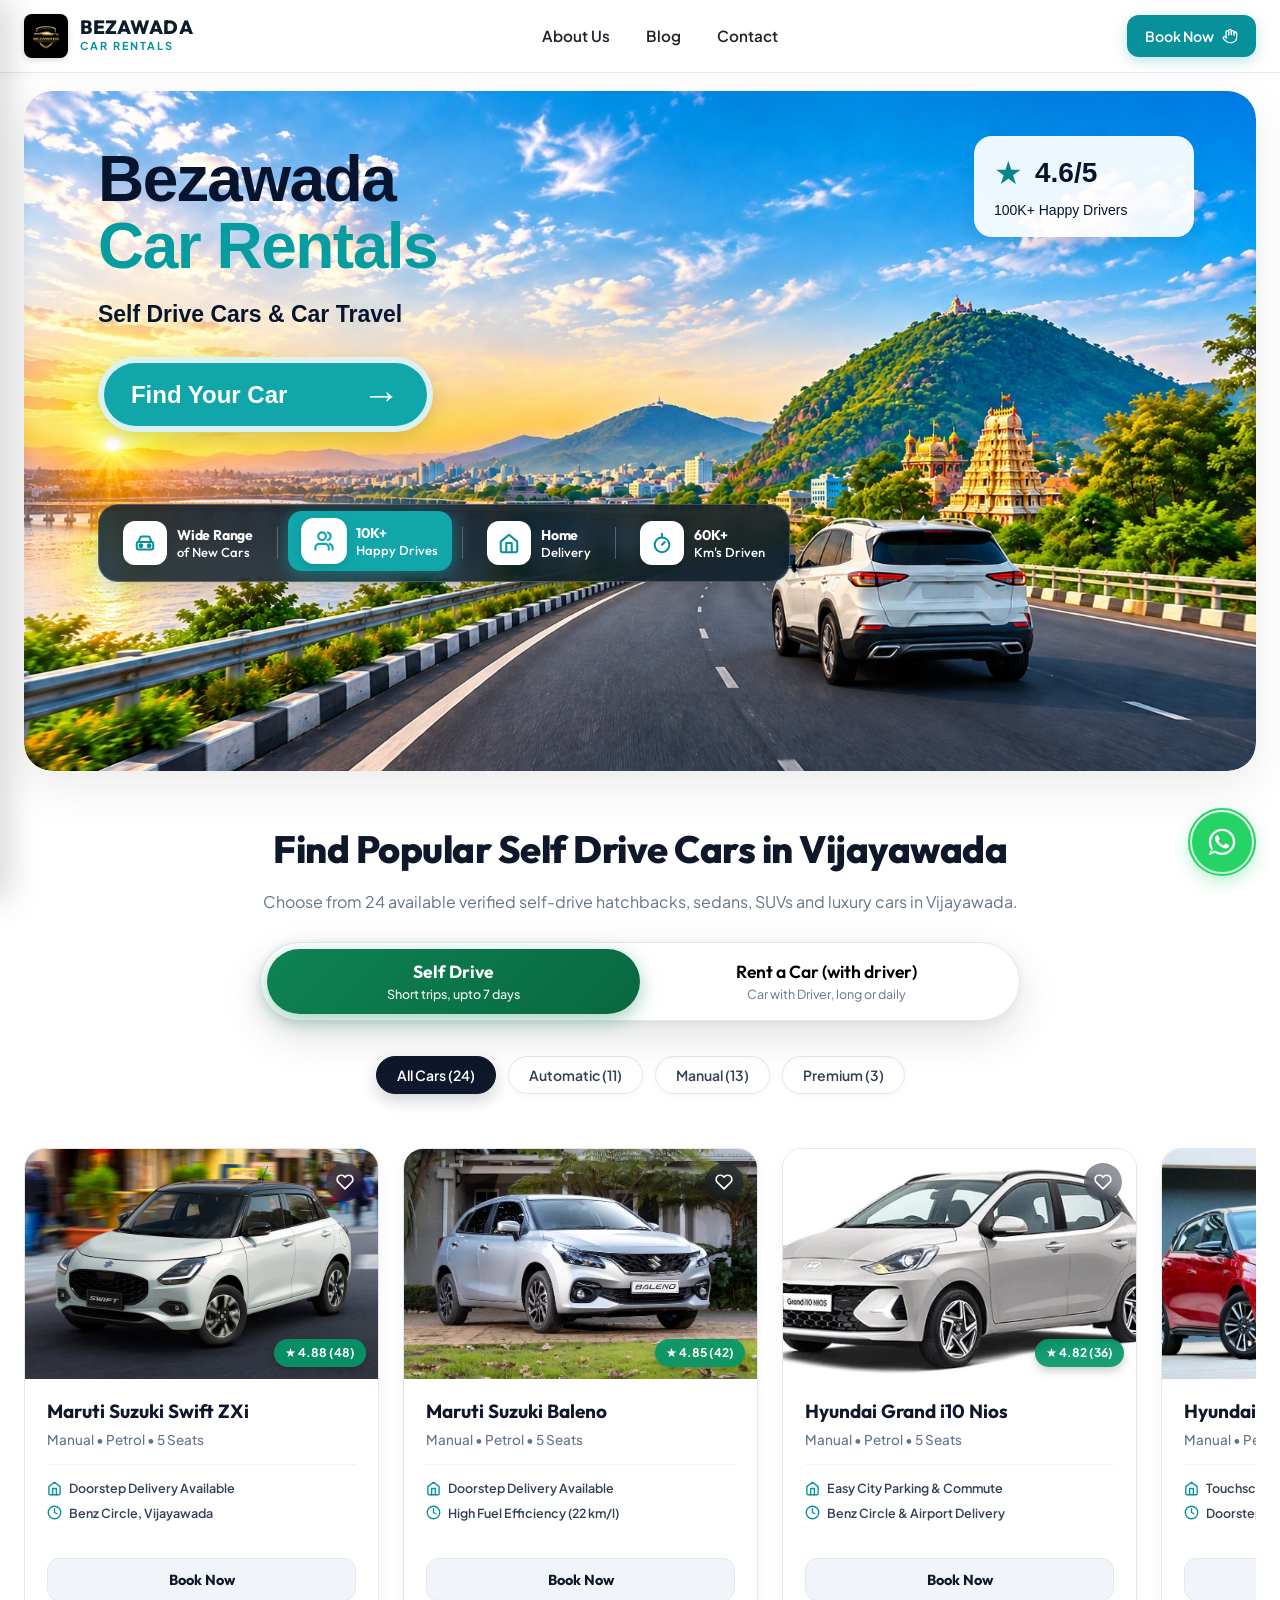
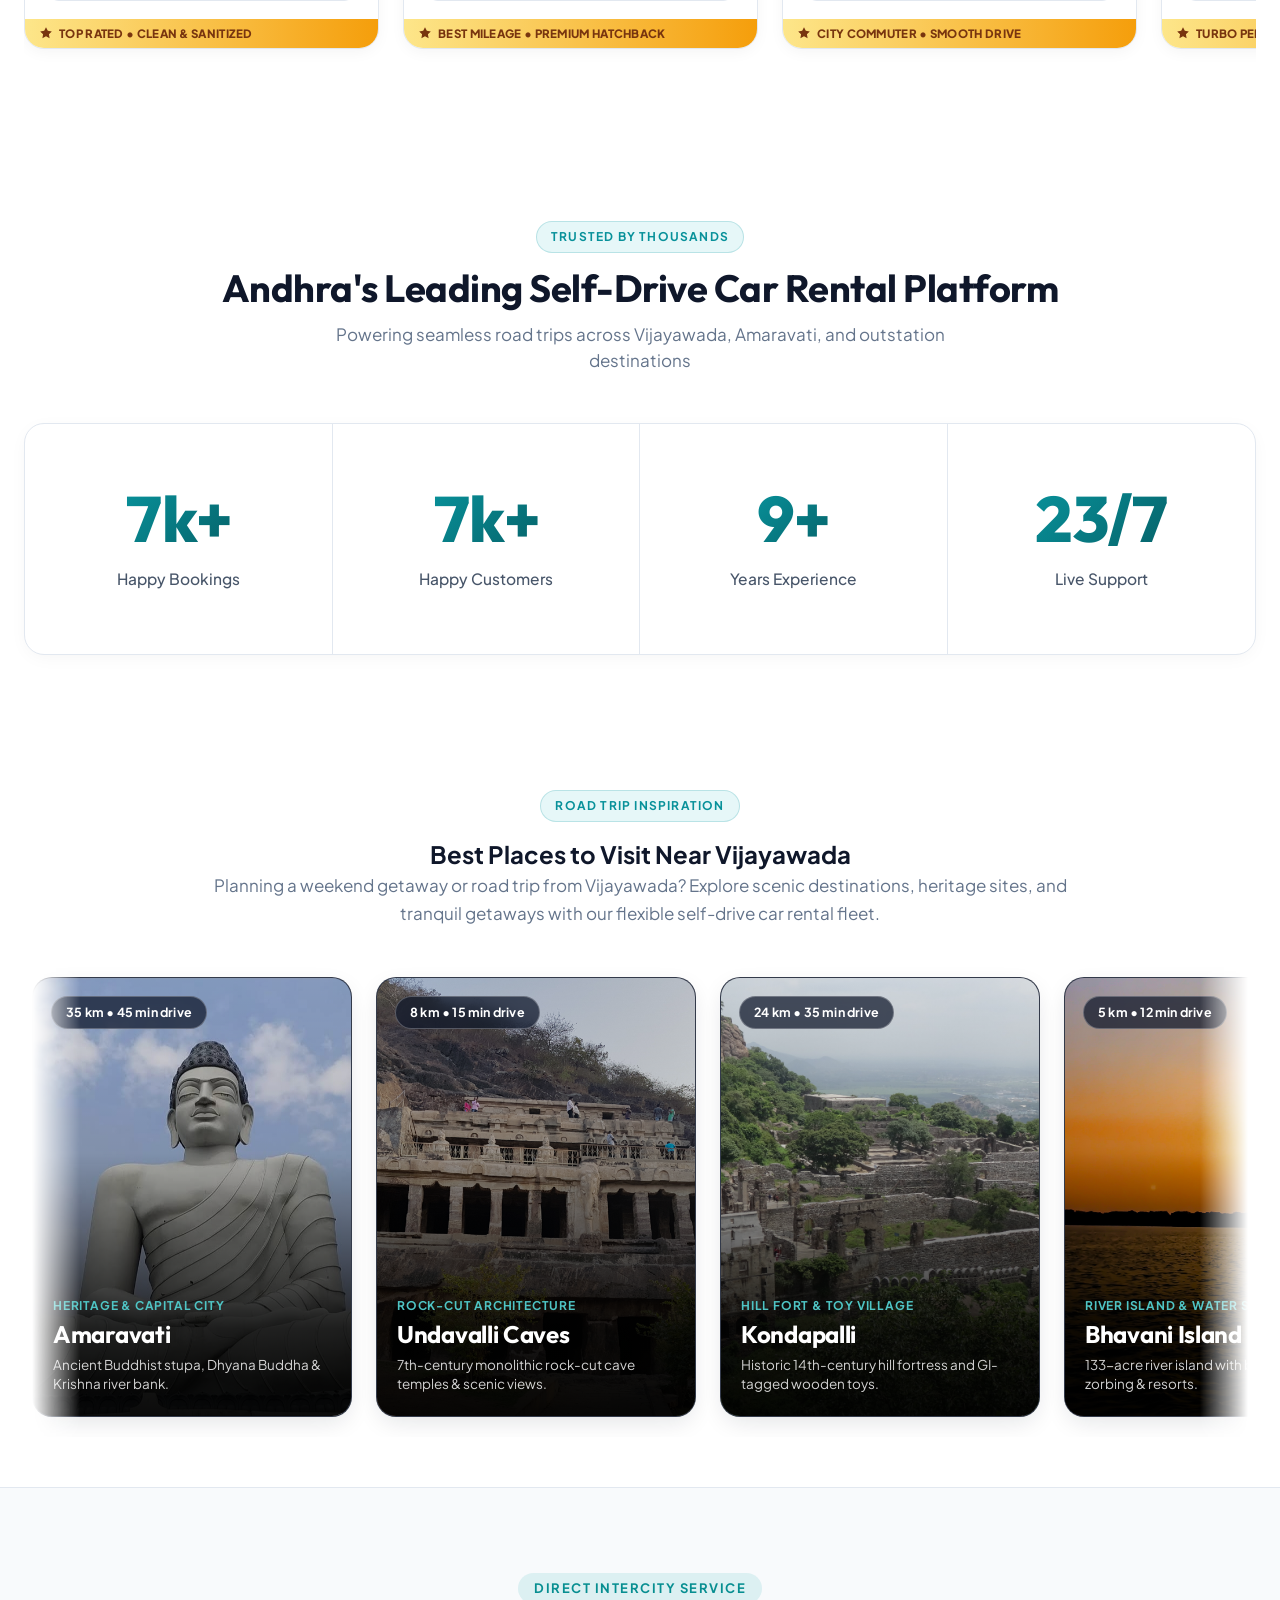
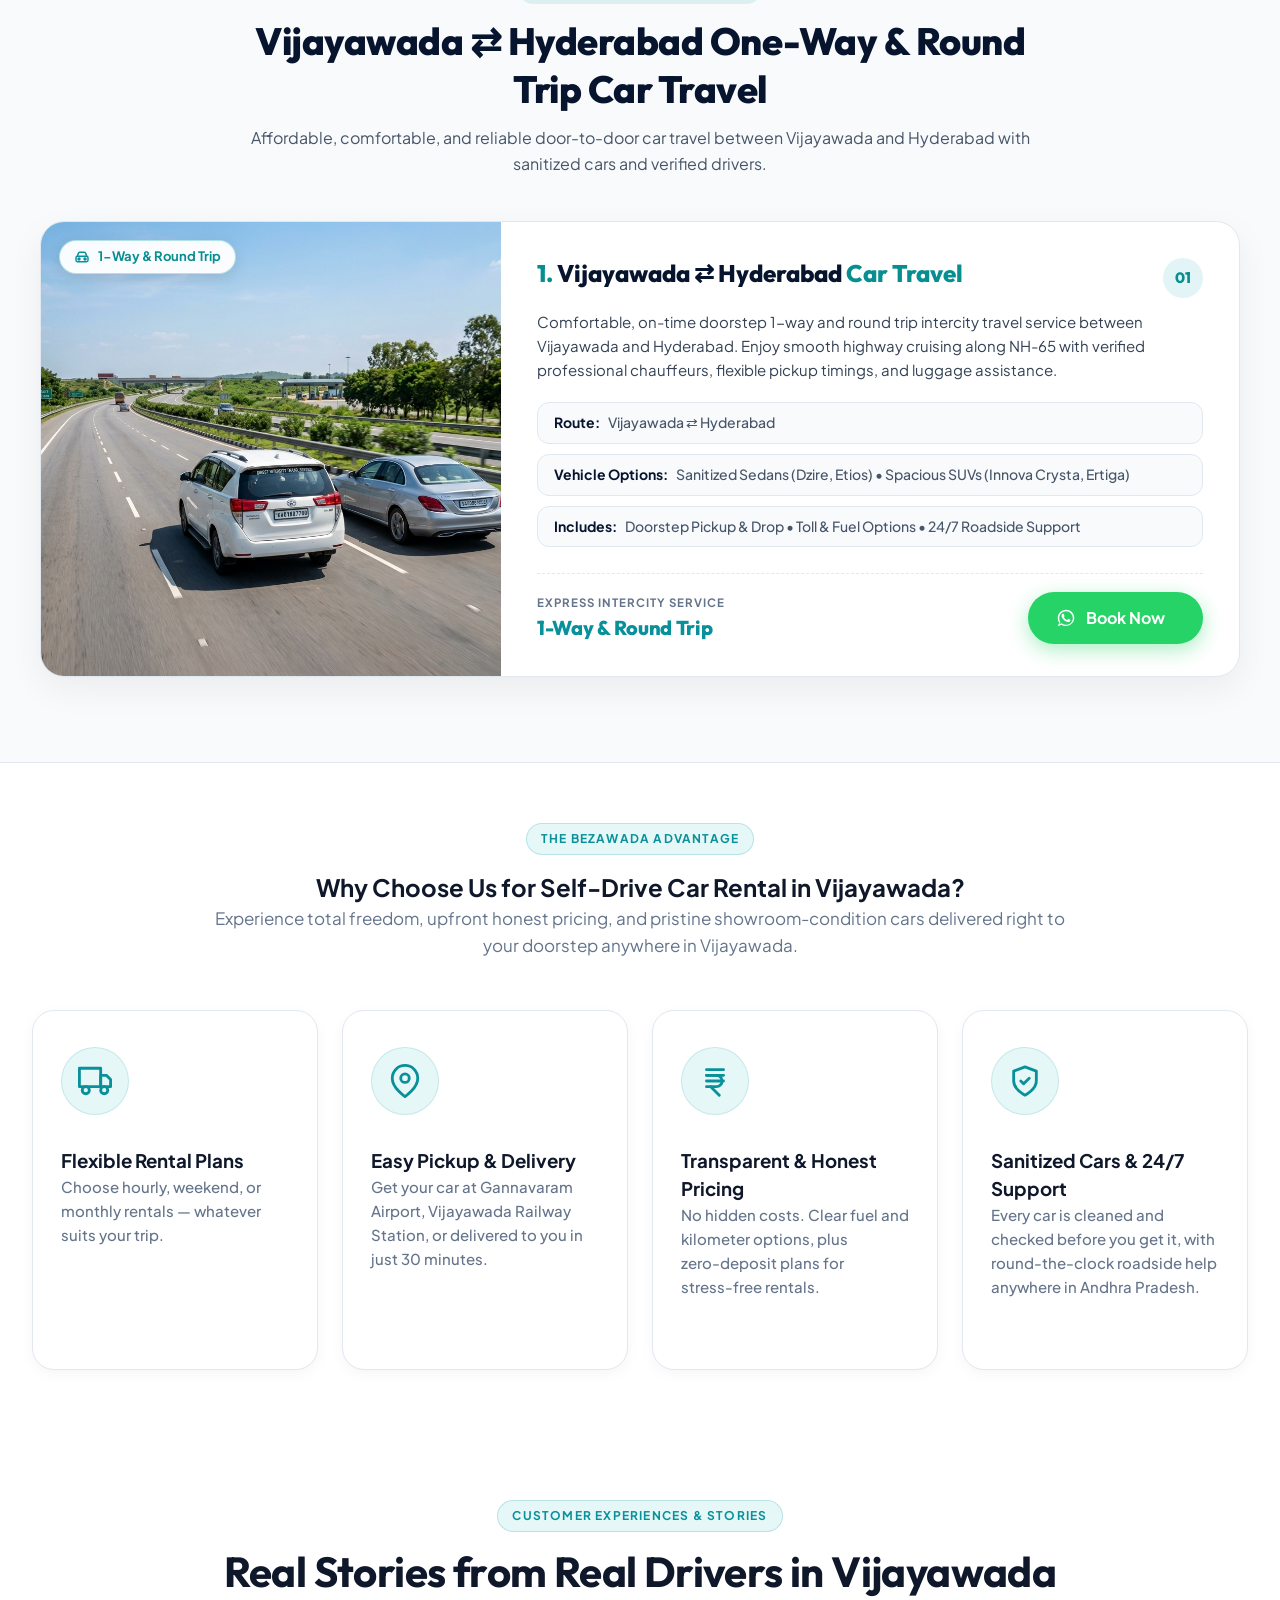
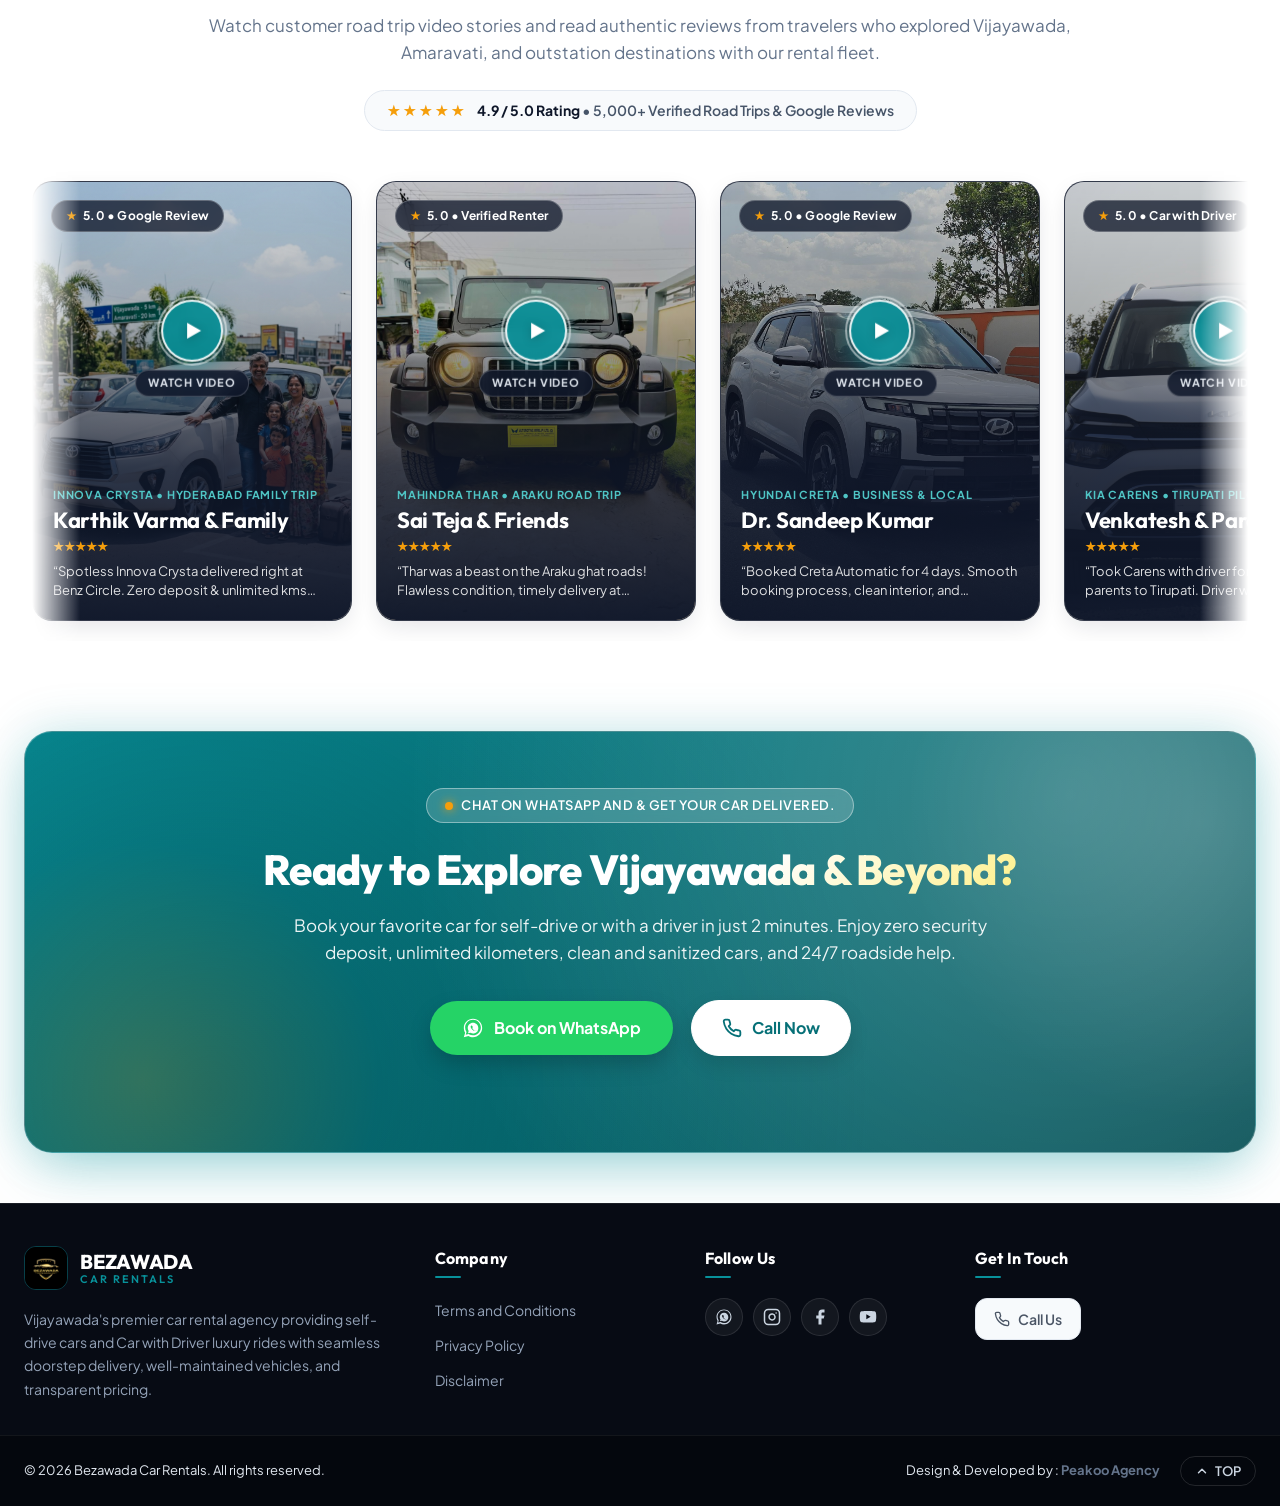
==== commit 6bcf4695: "Updated client Changes.. Final commit" ====
--- a/index.html
+++ b/index.html
@@ -171,8 +171,8 @@
               </svg>
             </div>
             <div class="hero-stat-info">
-              <strong>10 Lakh+</strong>
-              <span>Happy Drivers</span>
+              <strong>10K+</strong>
+              <span>Happy Drives</span>
             </div>
           </div>
 
@@ -204,8 +204,8 @@
               </svg>
             </div>
             <div class="hero-stat-info">
-              <strong>60 Crore+</strong>
-              <span>Kms Driven</span>
+              <strong>60K+</strong>
+              <span>Km's Driven</span>
             </div>
           </div>
         </div>
@@ -1851,7 +1851,7 @@
 
       <!-- Box 1 -->
       <div class="stat-box">
-        <h2 class="counter" data-target="5" data-suffix="k+">0k+</h2>
+        <h2 class="counter" data-target="8" data-suffix="k+">0k+</h2>
         <p>
           Happy Bookings
         </p>
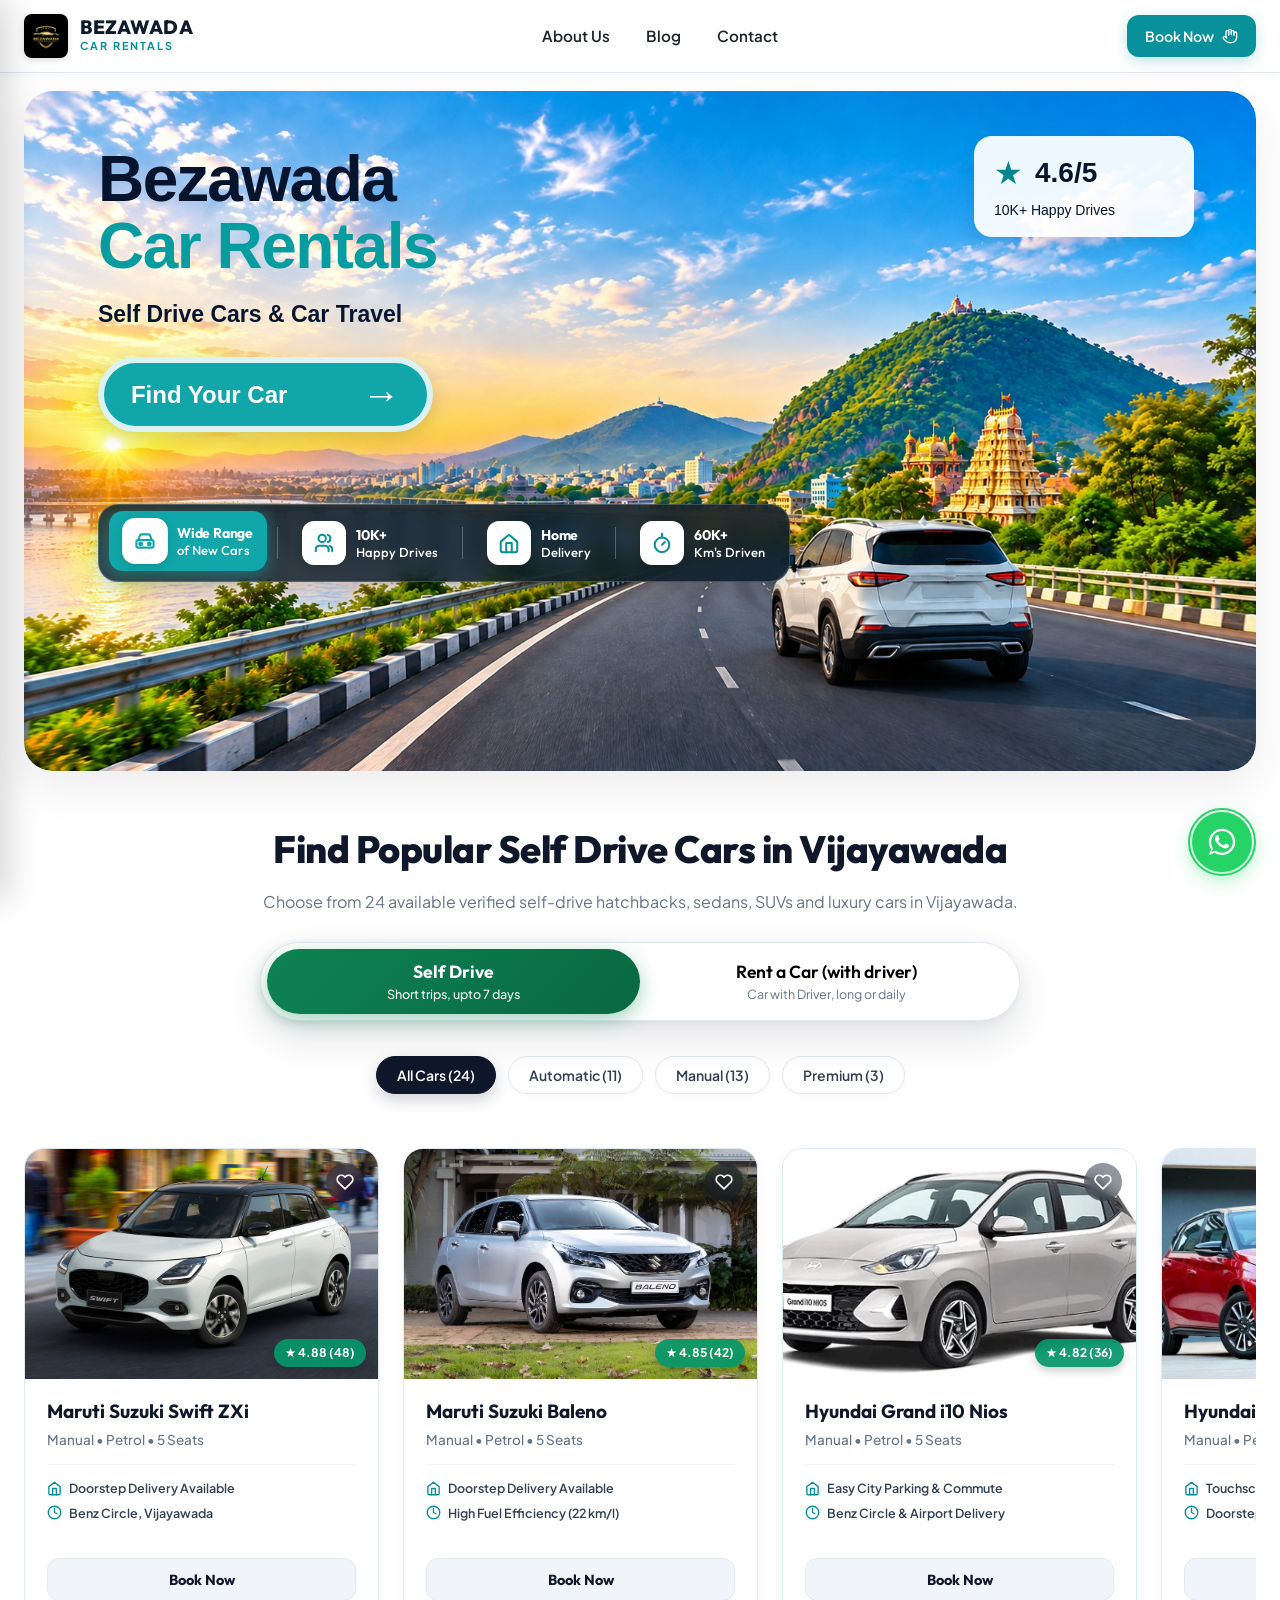
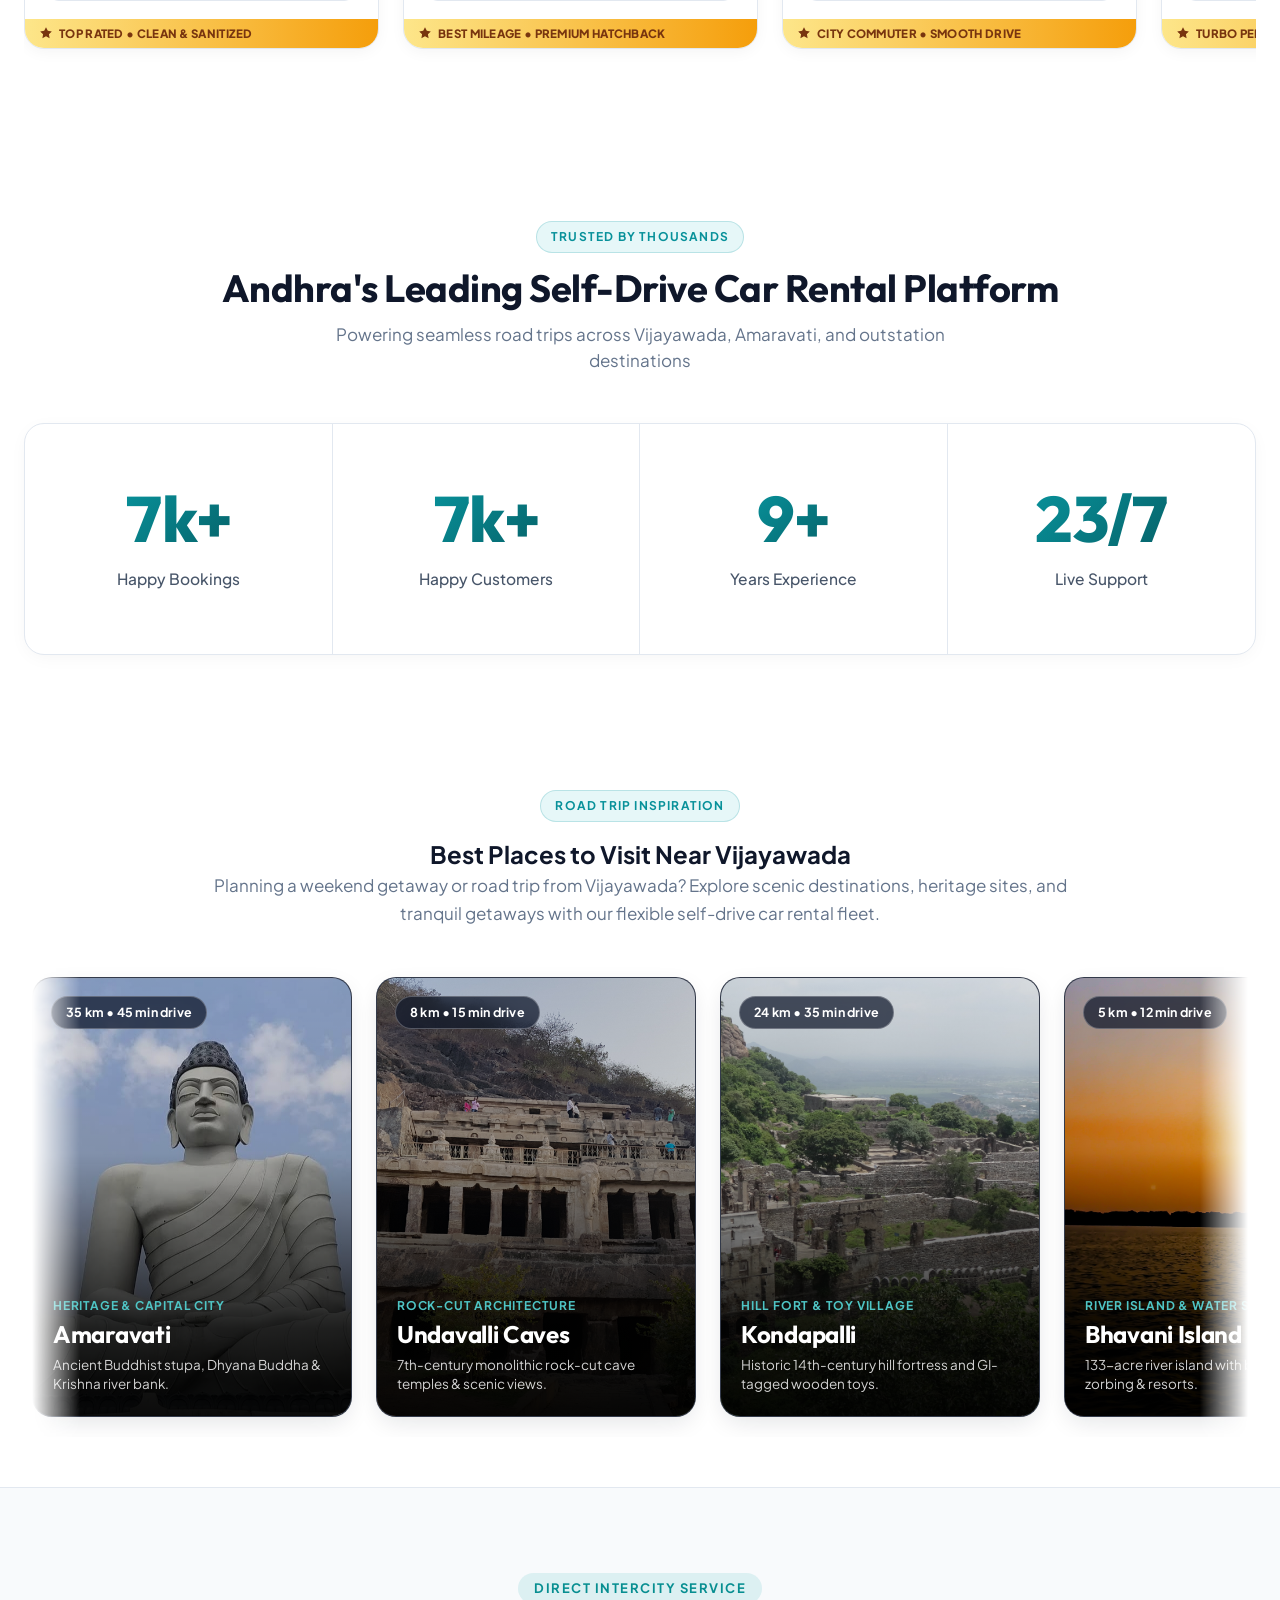
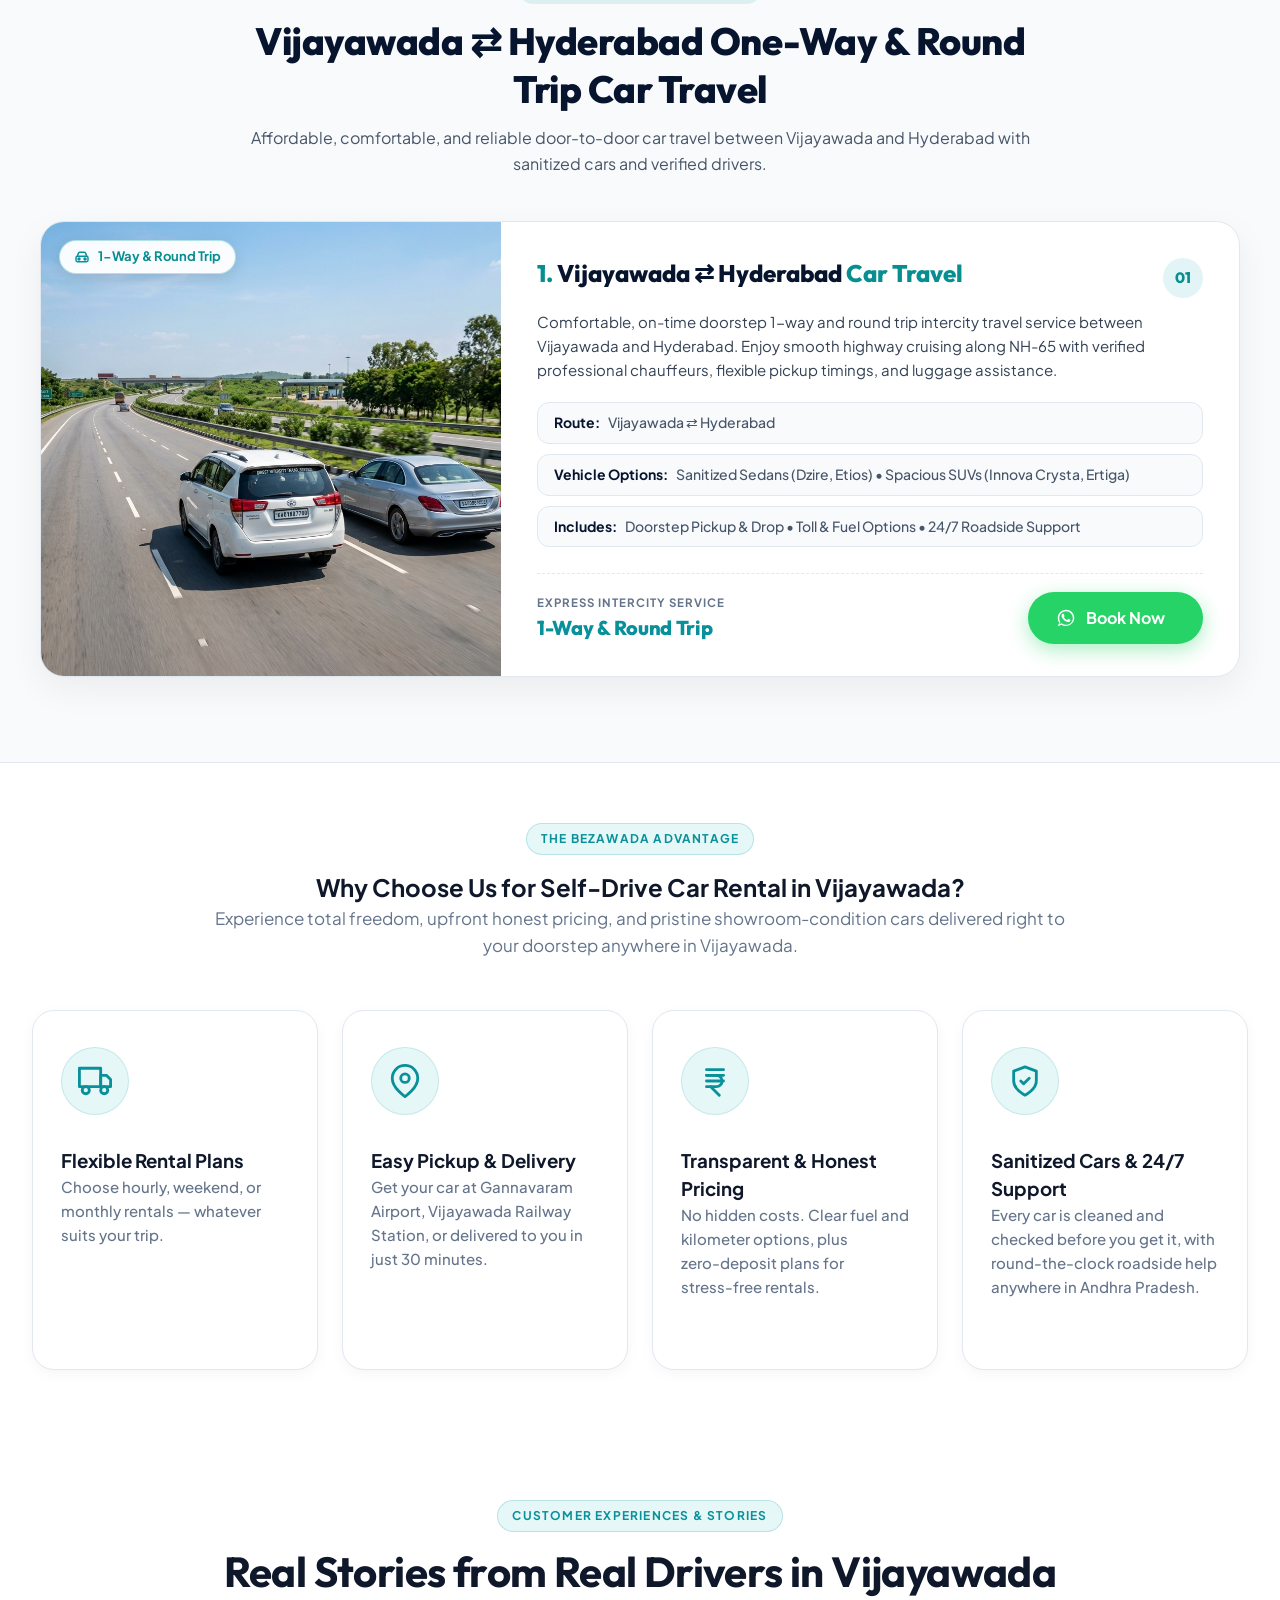
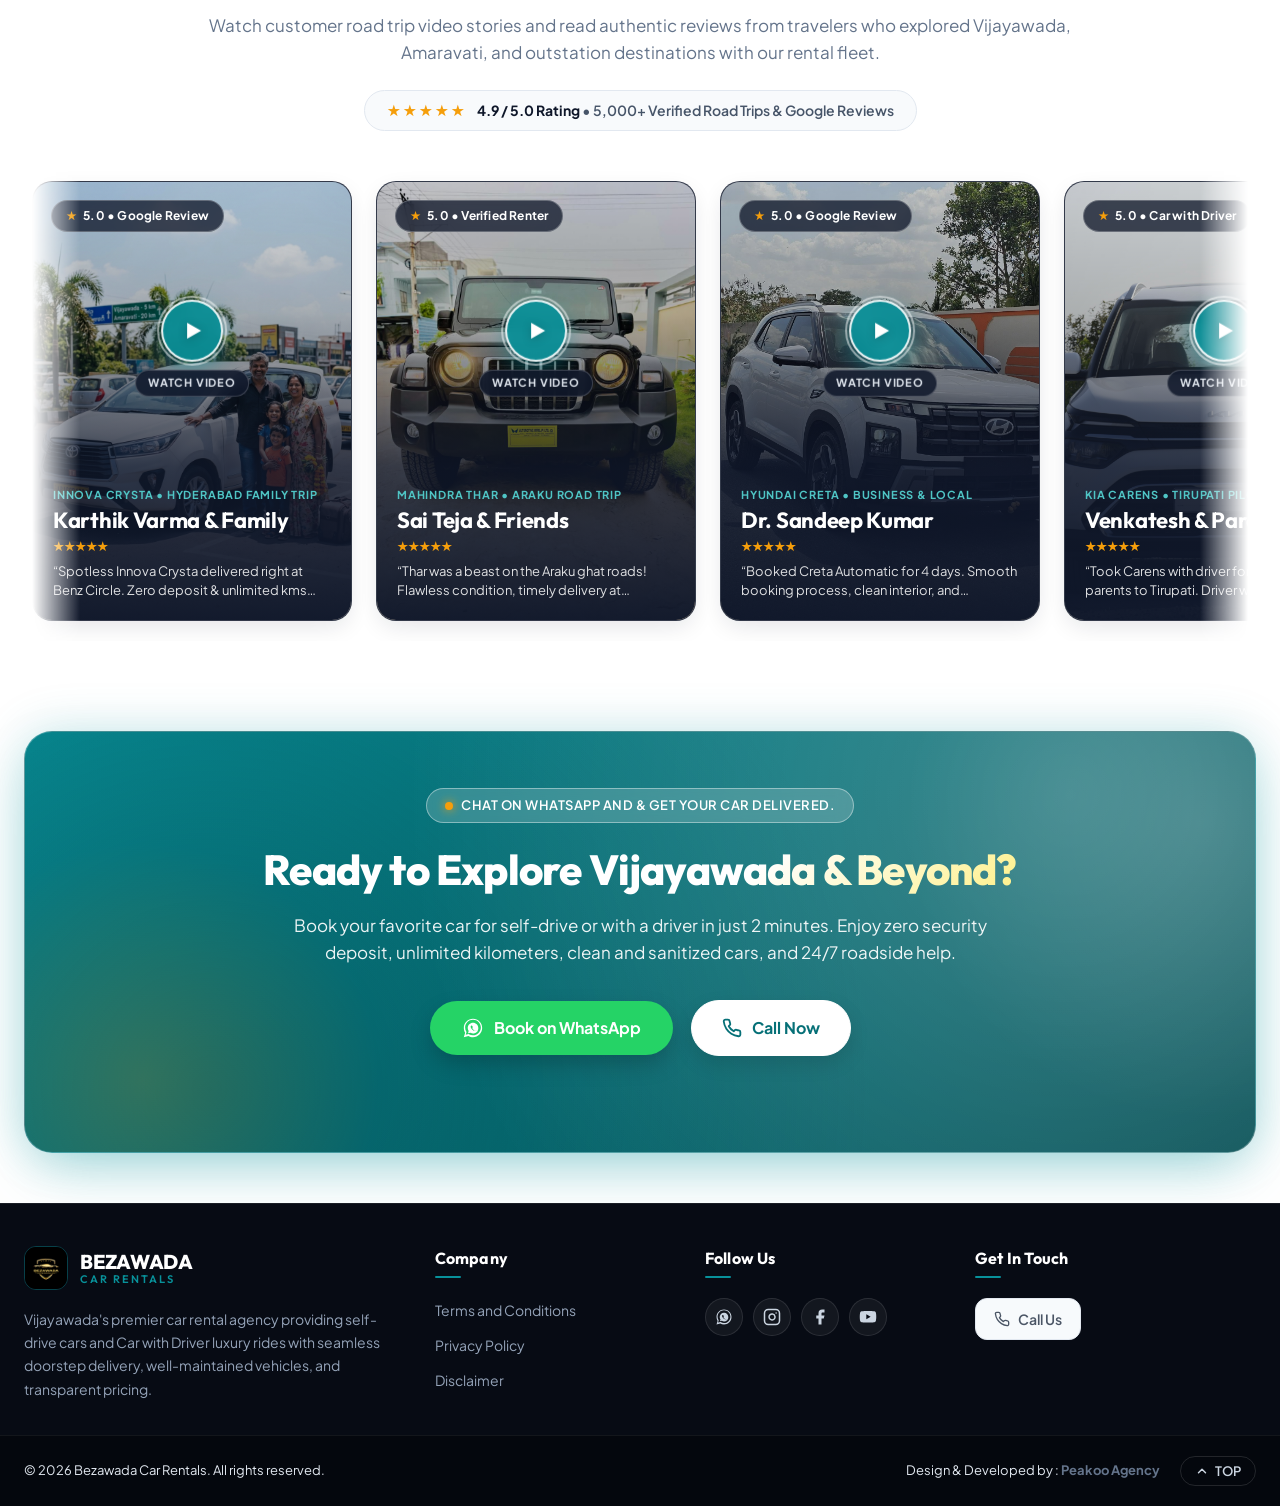
==== commit bb0a5645: "Updated client Changes.. Final commit" ====
--- a/index.html
+++ b/index.html
@@ -220,7 +220,7 @@
           <span class="rating-star">★</span>
           <span class="rating-number">4.6/5</span>
         </div>
-        <div class="rating-subtitle">100K+ Happy Drivers</div>
+        <div class="rating-subtitle">10K+ Happy Drives</div>
       </div>
 
     </div>
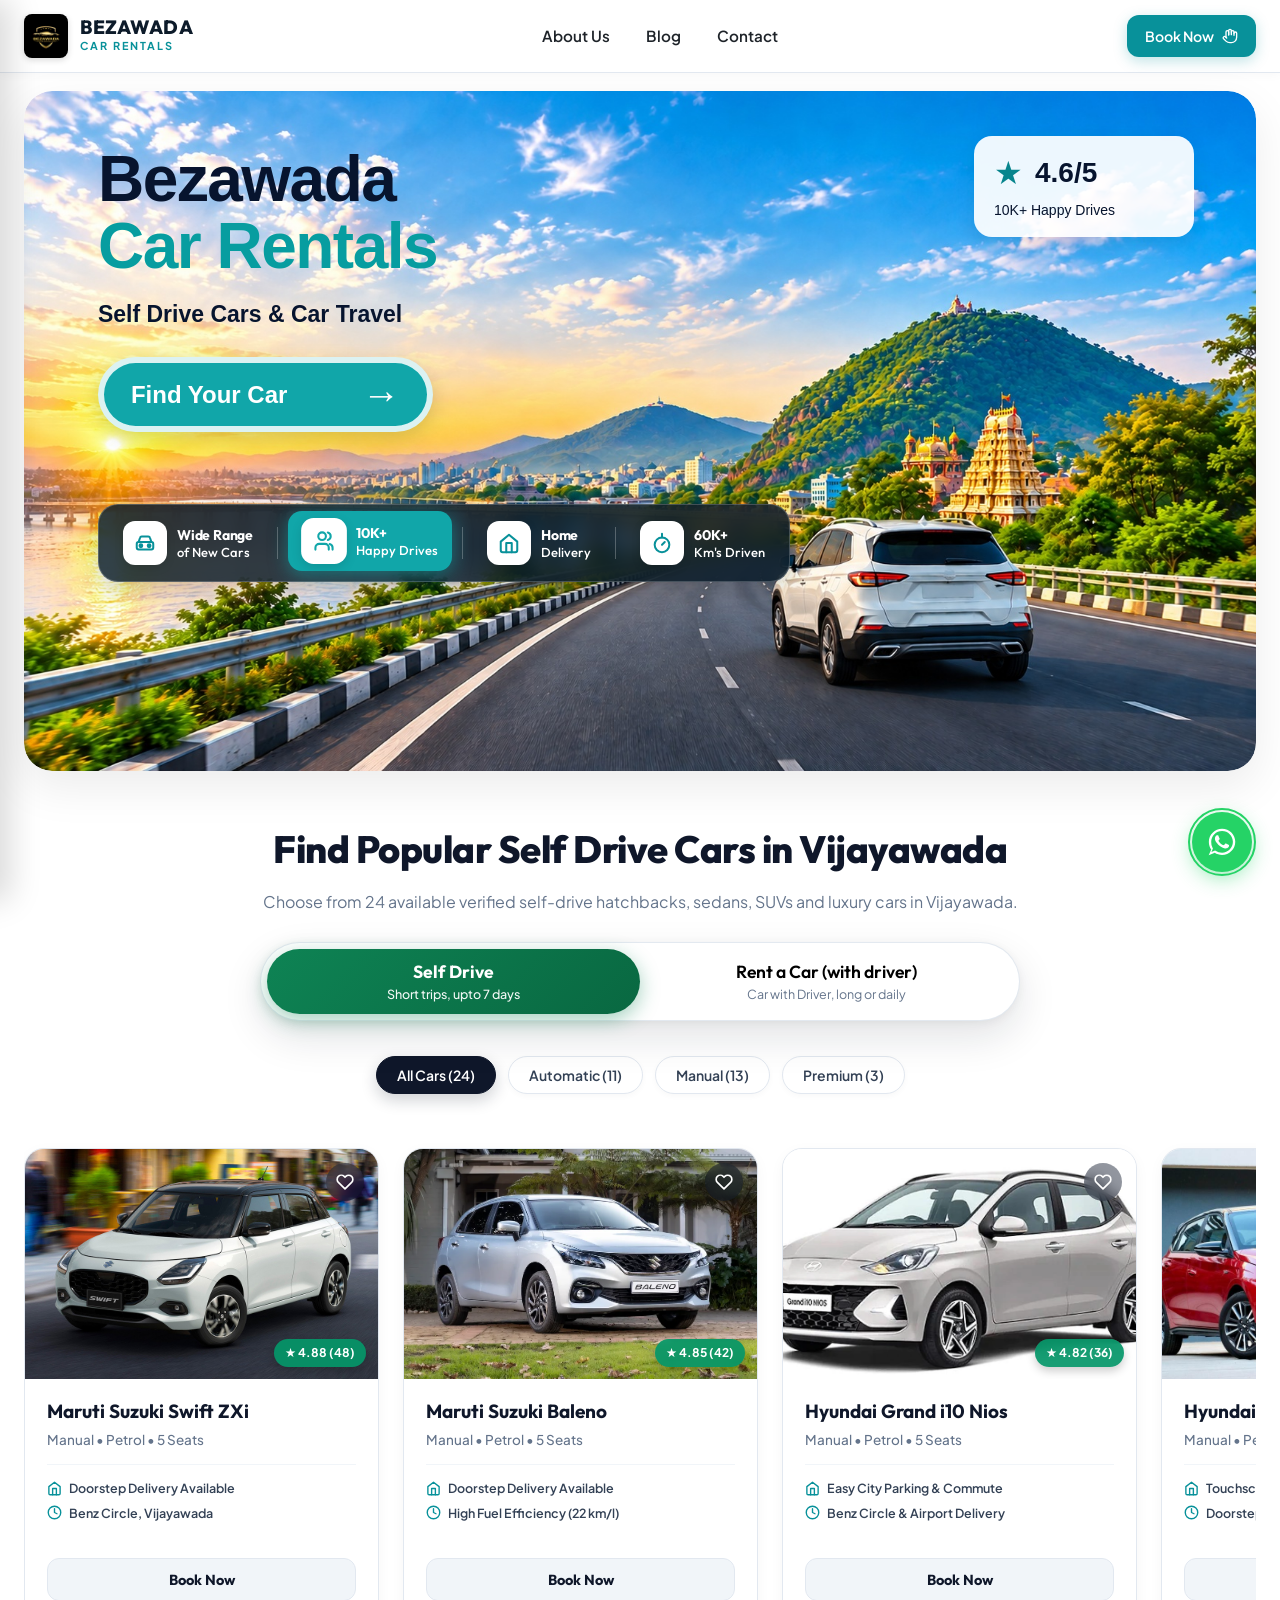
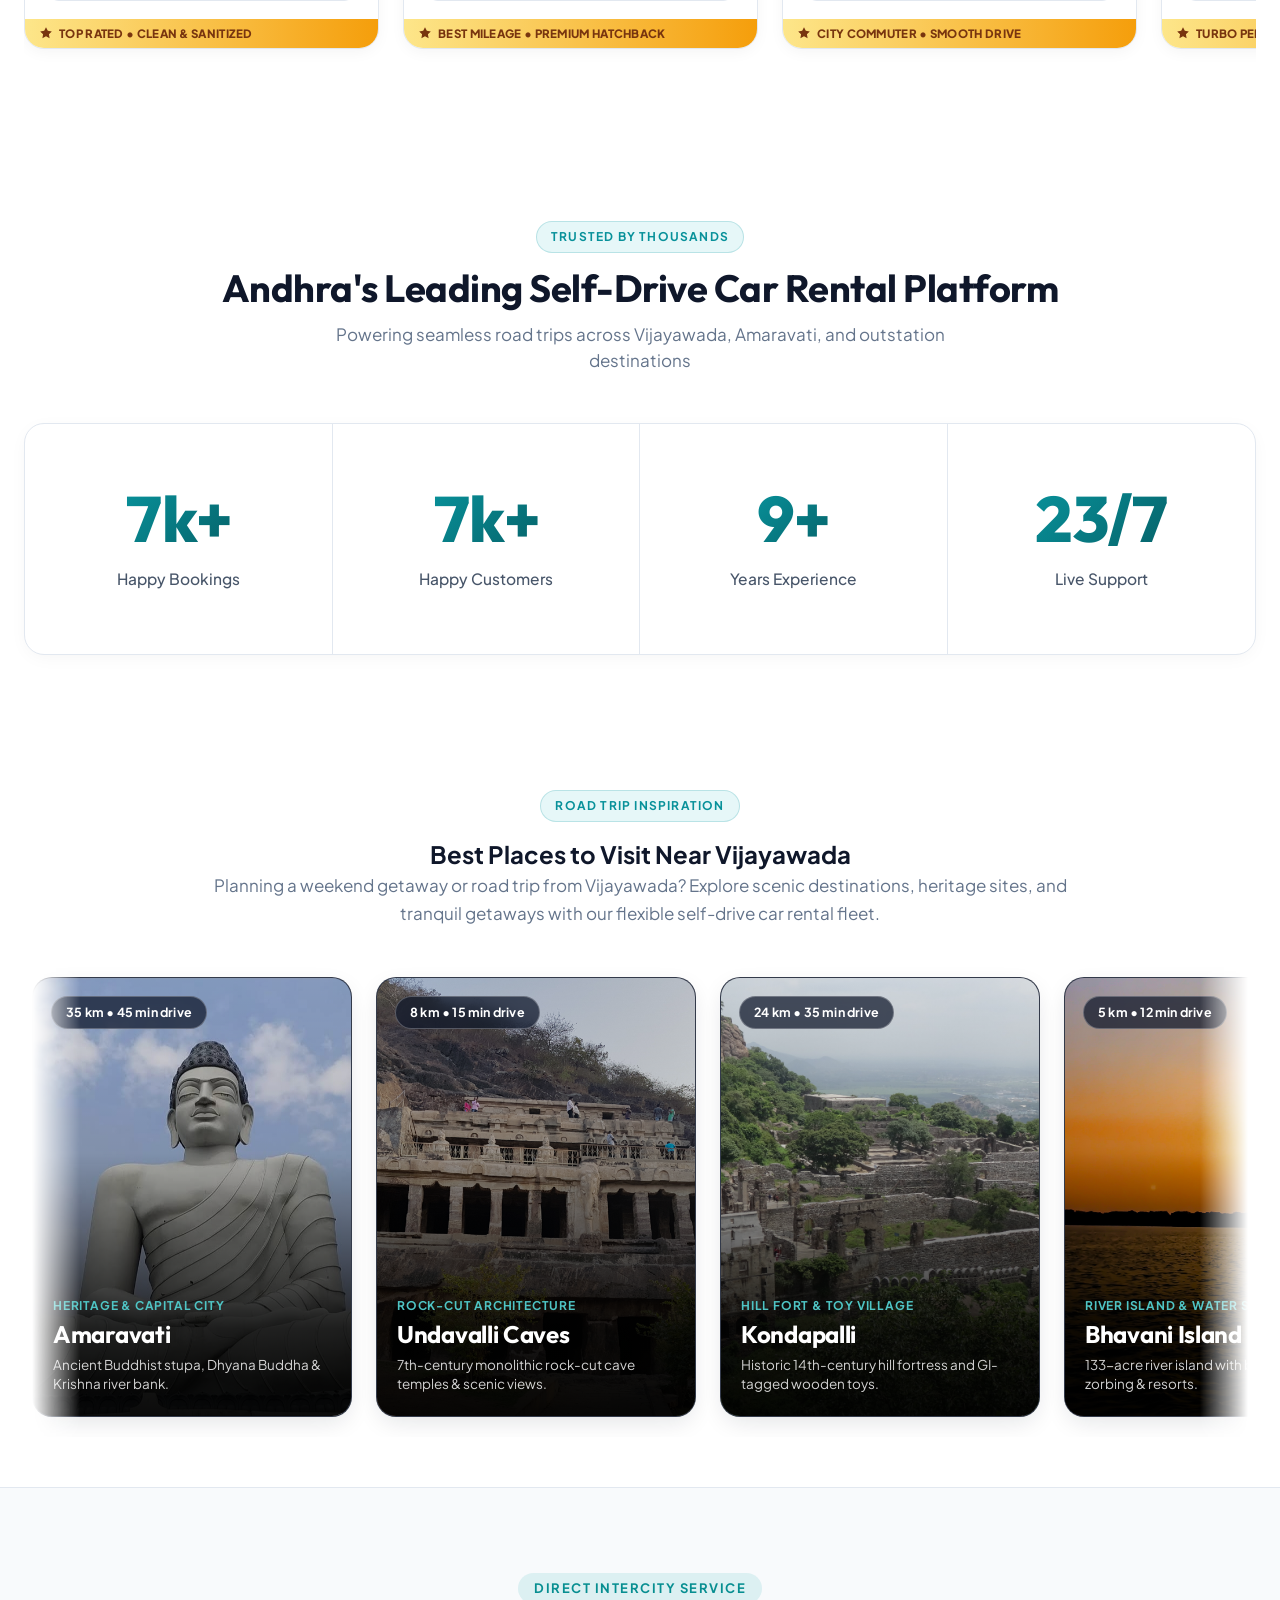
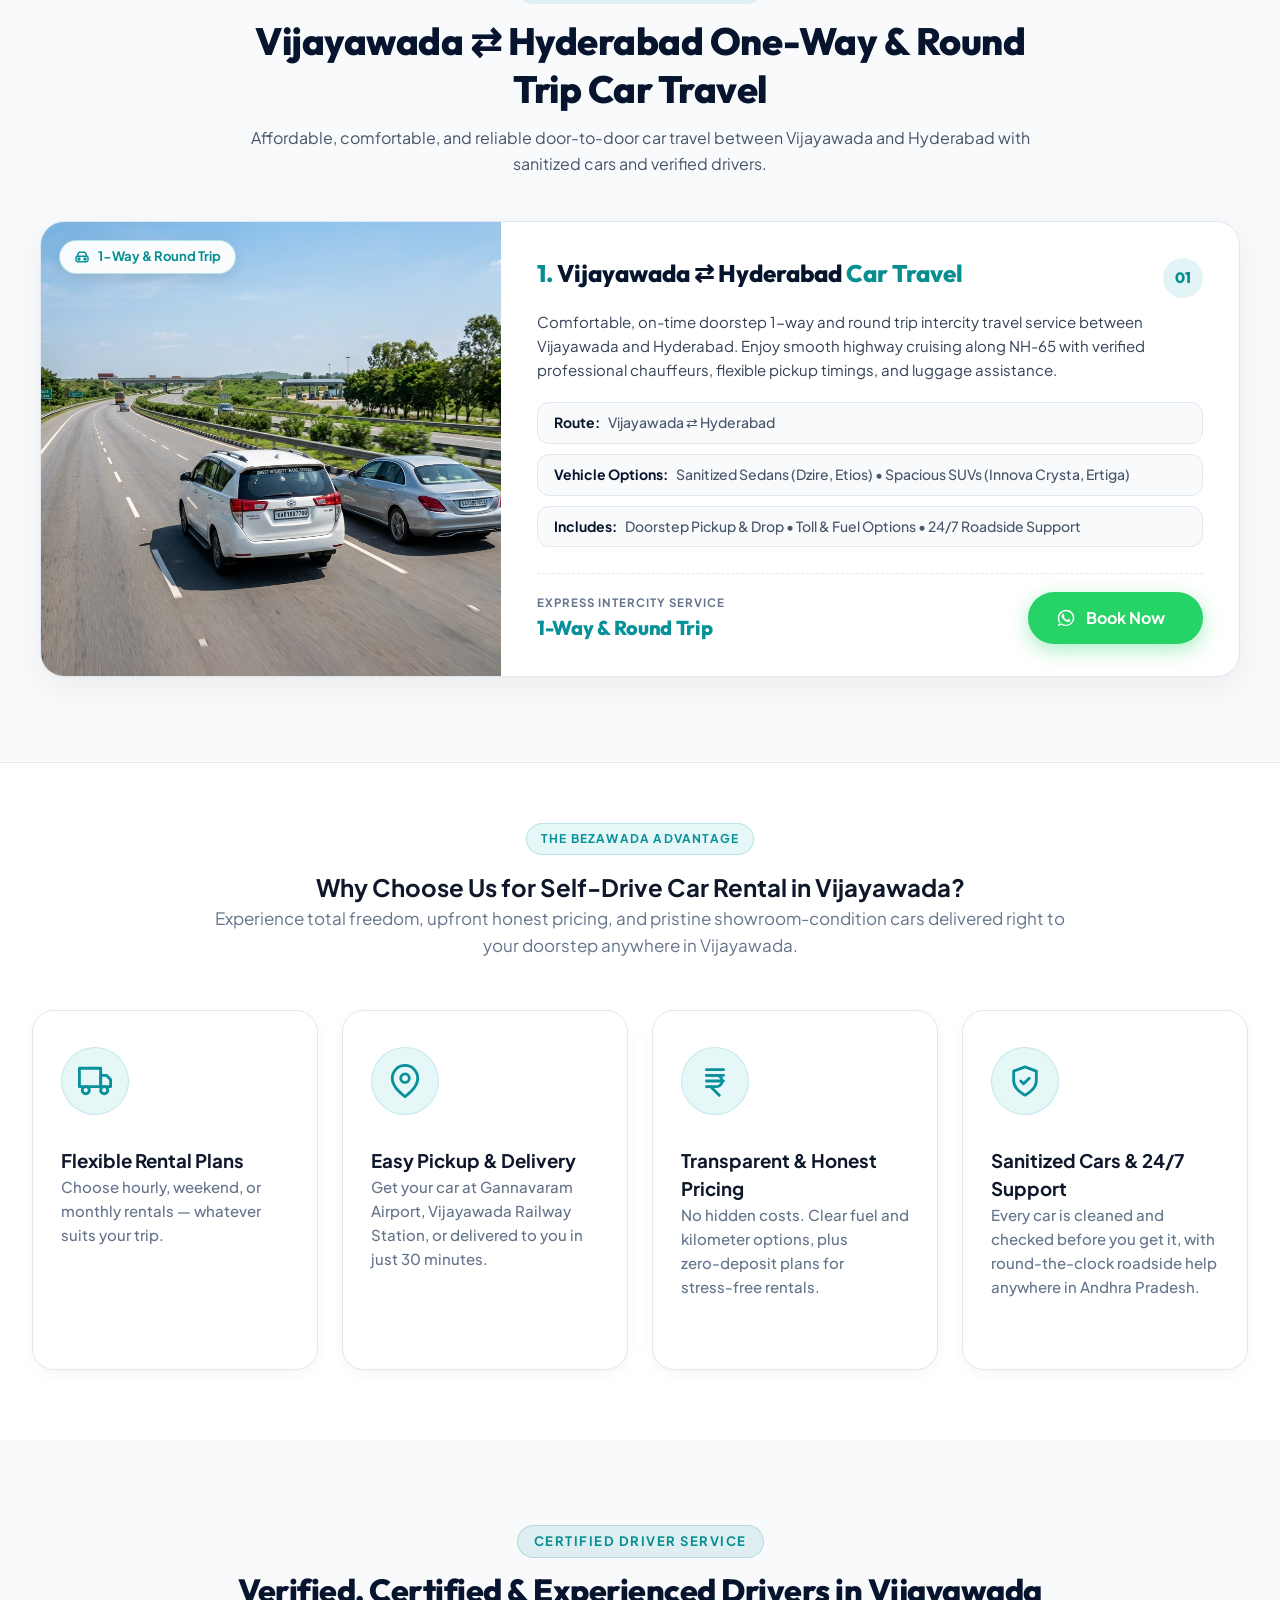
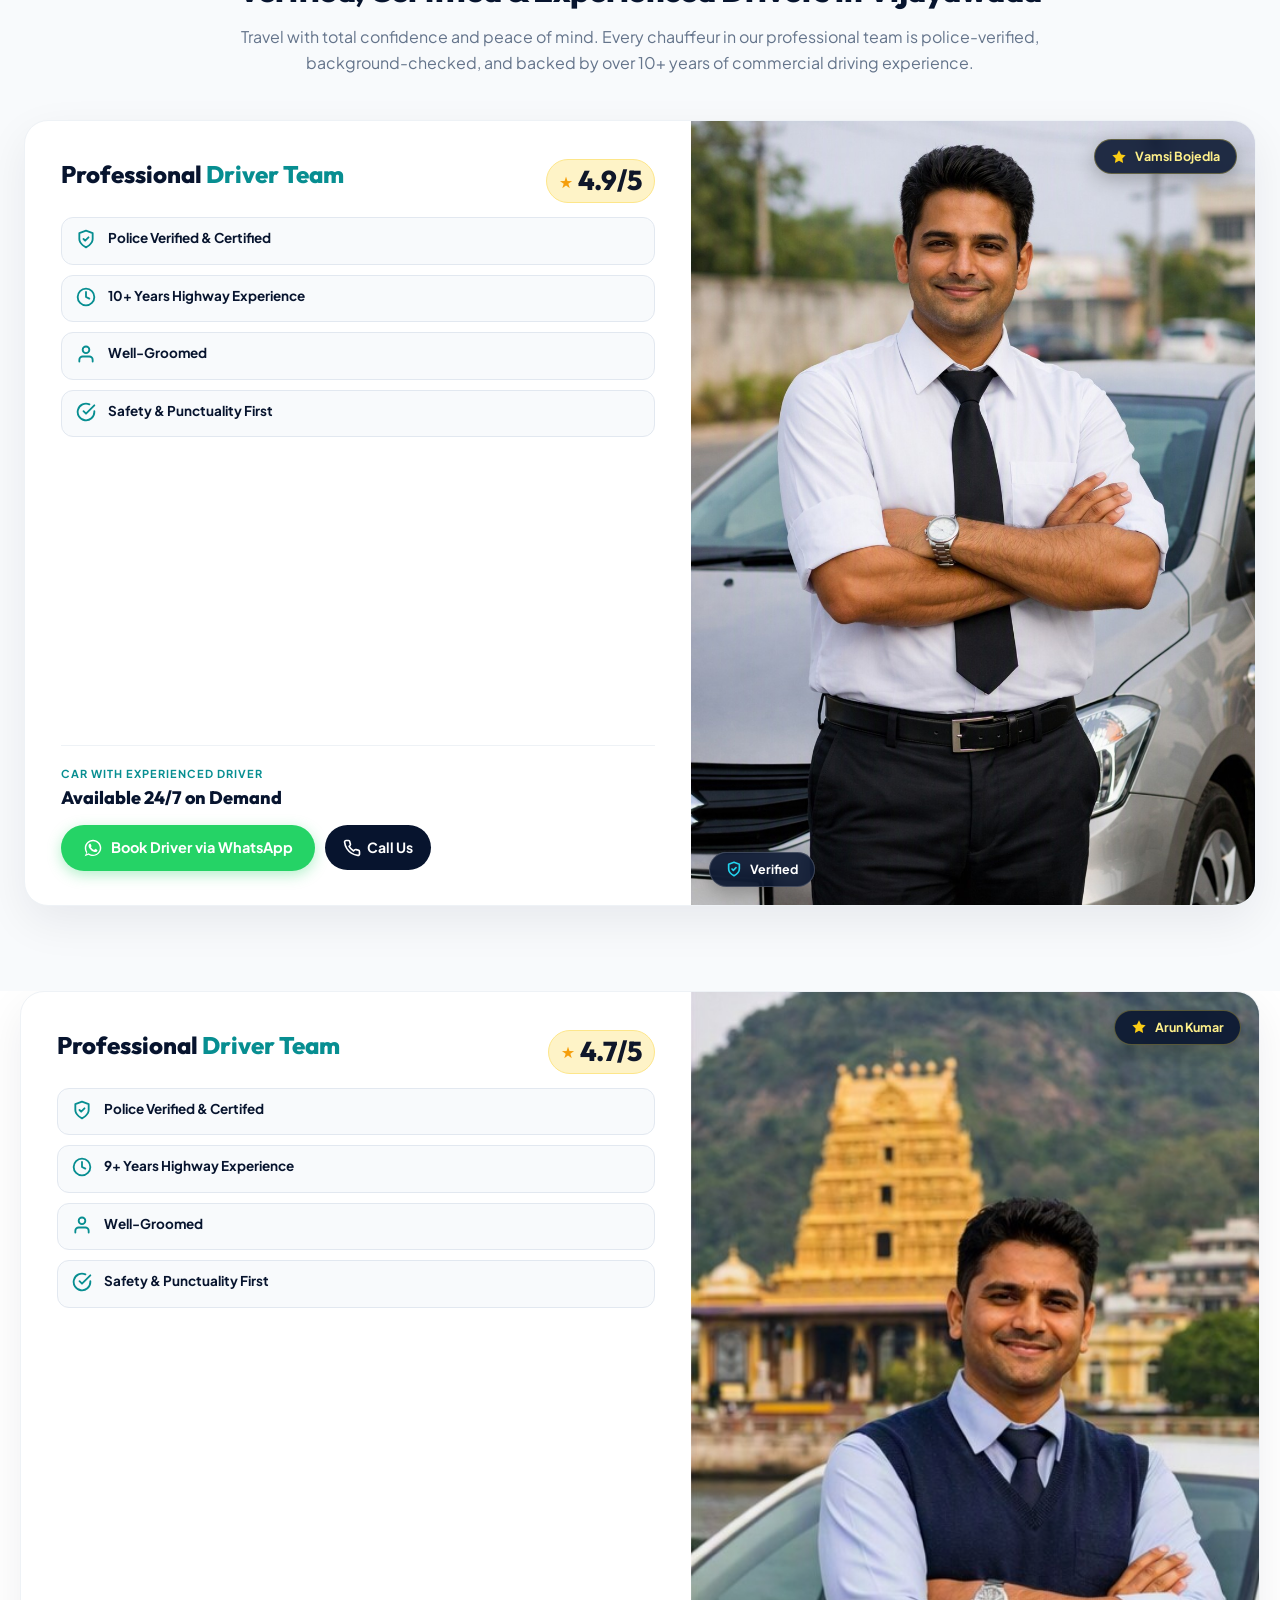
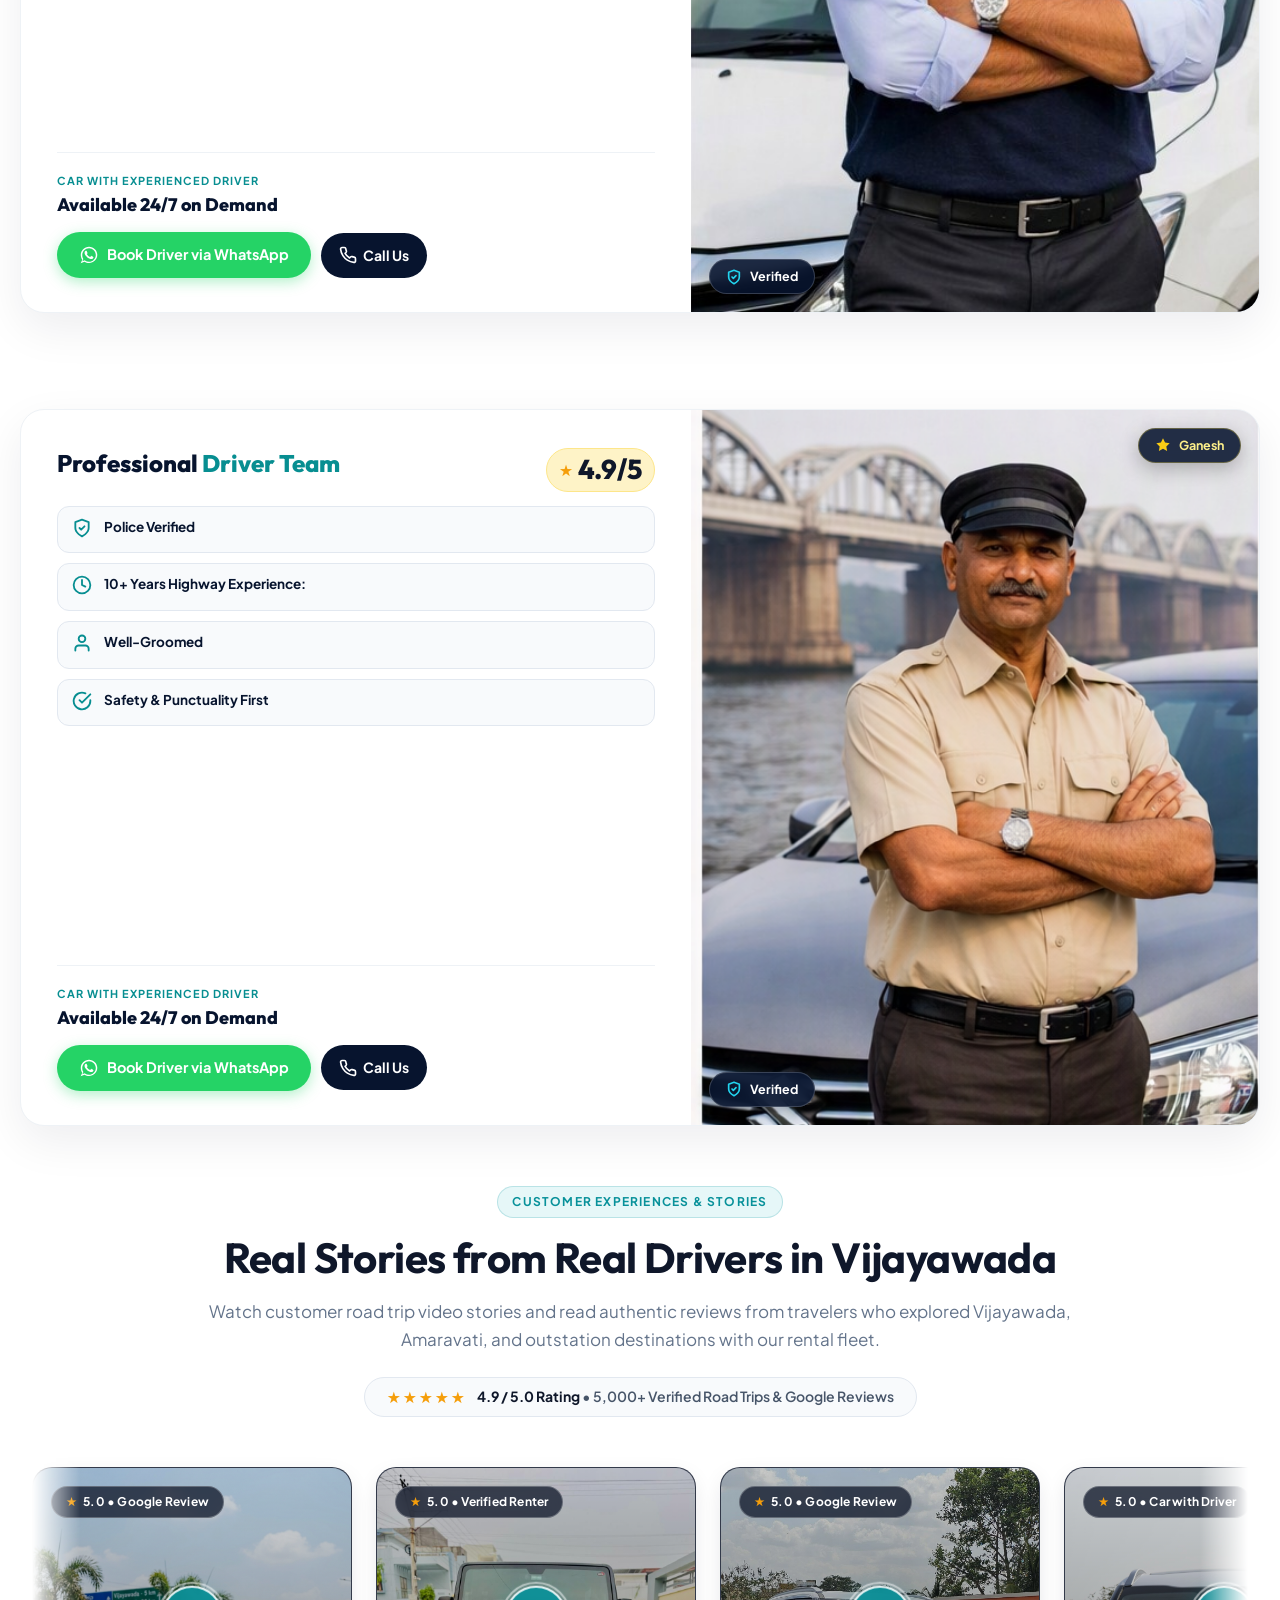
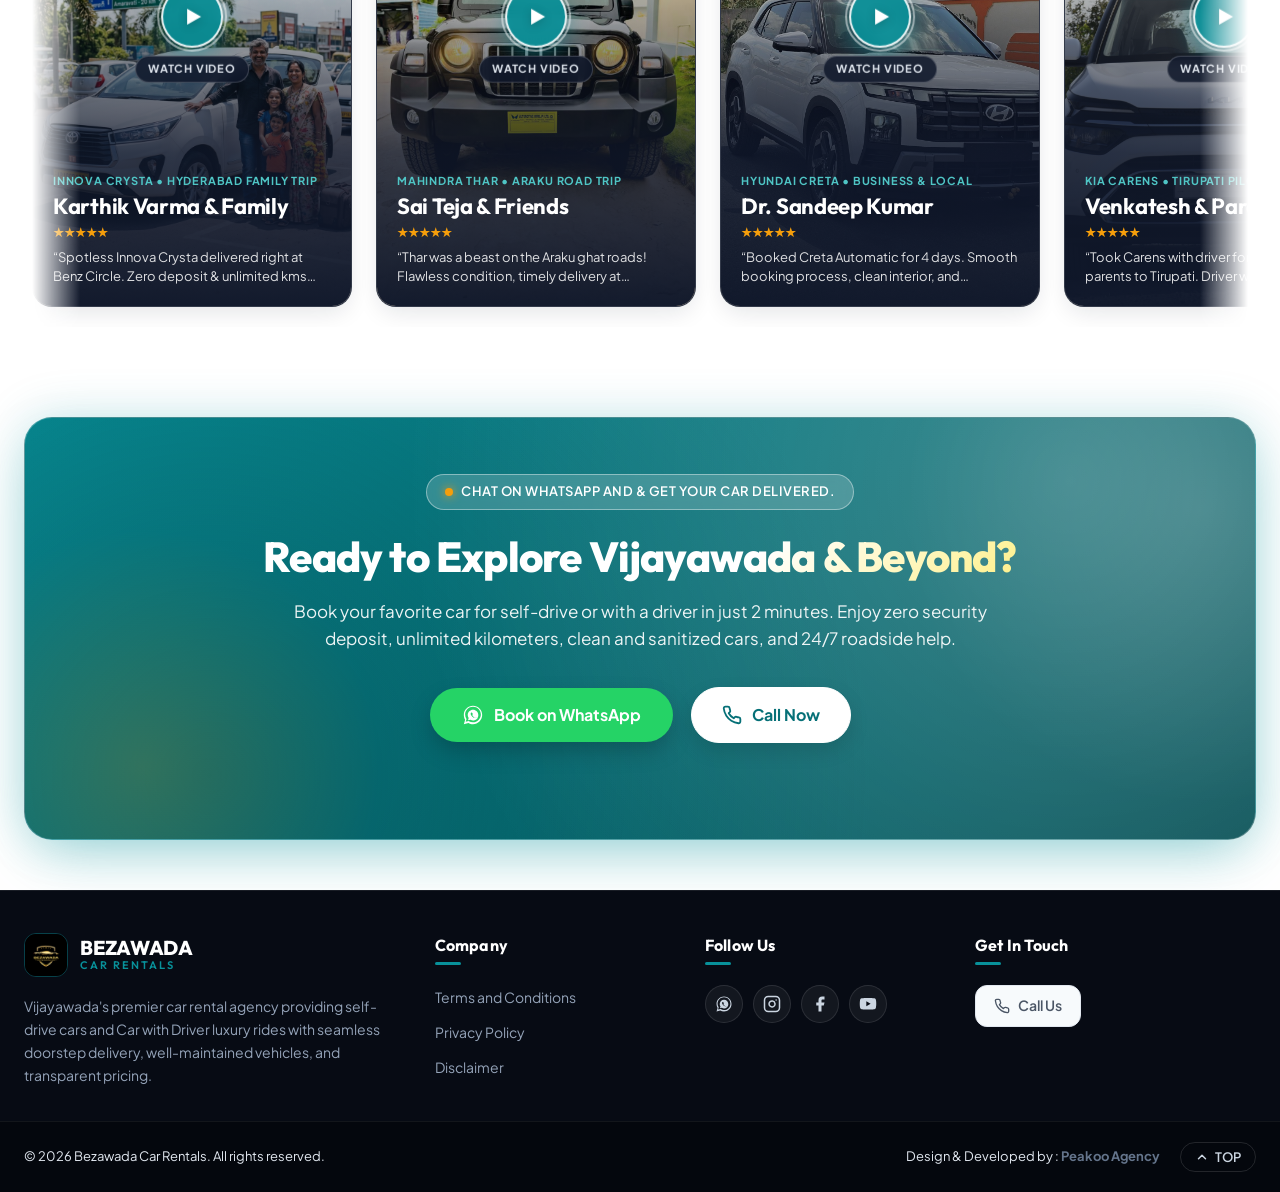
==== commit 8bee9e1c: "Updated client Changes.. Final commit" ====
--- a/index.html
+++ b/index.html
@@ -2238,6 +2238,414 @@
 
     </div>
 
+  </section>
+
+  <!-- ==========================================================================
+       SECTION 5.5: VERIFIED & CERTIFIED DRIVERS TEAM (Photo on Right, Text on Left)
+       ========================================================================== -->
+  <section class="drivers-team-section" id="driversTeamSection">
+    <div class="drivers-container">
+
+      <div class="drivers-header">
+        <span class="drivers-badge">CERTIFIED DRIVER SERVICE</span>
+        <h2>Verified, Certified &amp; Experienced Drivers in Vijayawada</h2>
+        <p class="drivers-subtitle">
+          Travel with total confidence and peace of mind. Every chauffeur in our professional team is police-verified,
+          background-checked, and backed by over 10+ years of commercial driving experience.
+        </p>
+      </div>
+
+      <div class="drivers-card">
+        <!-- Left: Content & Qualifications -->
+        <div class="drivers-card-content">
+          <div class="drivers-card-top">
+            <div>
+
+              <h3 class="drivers-card-title">Professional <span class="title-highlight">Driver
+                  Team</span></h3>
+            </div>
+            <div class="drivers-rating-chip">
+              <span class="rating-star">★</span>
+              <span class="rating-score">4.9/5</span>
+            </div>
+          </div>
+
+
+
+          <div class="drivers-card-tags">
+            <div class="driver-tag-pill">
+              <div class="driver-tag-icon">
+                <svg viewBox="0 0 24 24" width="20" height="20" fill="none" stroke="currentColor" stroke-width="2.2"
+                  stroke-linecap="round" stroke-linejoin="round">
+                  <path d="M12 22s8-4 8-10V5l-8-3-8 3v7c0 6 8 10 8 10z" />
+                  <polyline points="9 12 11 14 15 10" />
+                </svg>
+              </div>
+              <div class="driver-tag-text">
+                <strong>Police Verified &amp; Certified</strong>
+
+              </div>
+            </div>
+
+            <div class="driver-tag-pill">
+              <div class="driver-tag-icon">
+                <svg viewBox="0 0 24 24" width="20" height="20" fill="none" stroke="currentColor" stroke-width="2.2"
+                  stroke-linecap="round" stroke-linejoin="round">
+                  <circle cx="12" cy="12" r="10" />
+                  <polyline points="12 6 12 12 16 14" />
+                </svg>
+              </div>
+              <div class="driver-tag-text">
+                <strong>10+ Years Highway Experience</strong>
+
+              </div>
+            </div>
+
+            <div class="driver-tag-pill">
+              <div class="driver-tag-icon">
+                <svg viewBox="0 0 24 24" width="20" height="20" fill="none" stroke="currentColor" stroke-width="2.2"
+                  stroke-linecap="round" stroke-linejoin="round">
+                  <path d="M20 21v-2a4 4 0 0 0-4-4H8a4 4 0 0 0-4 4v2" />
+                  <circle cx="12" cy="7" r="4" />
+                </svg>
+              </div>
+              <div class="driver-tag-text">
+                <strong>Well-Groomed</strong>
+
+              </div>
+            </div>
+
+            <div class="driver-tag-pill">
+              <div class="driver-tag-icon">
+                <svg viewBox="0 0 24 24" width="20" height="20" fill="none" stroke="currentColor" stroke-width="2.2"
+                  stroke-linecap="round" stroke-linejoin="round">
+                  <path d="M22 11.08V12a10 10 0 1 1-5.93-9.14" />
+                  <polyline points="22 4 12 14.01 9 11.01" />
+                </svg>
+              </div>
+              <div class="driver-tag-text">
+                <strong>Safety &amp; Punctuality First</strong>
+
+              </div>
+            </div>
+          </div>
+
+          <div class="drivers-card-bottom">
+            <div class="driver-action-info">
+              <span class="action-caption">CAR WITH EXPERIENCED DRIVER</span>
+              <span class="action-highlight">Available 24/7 on Demand</span>
+            </div>
+
+            <div class="driver-action-buttons">
+              <a href="https://wa.me/919393093095?text=Hello%20Bezawada%20Car%20Rentals!%20I%20would%20like%20to%20inquire%20about%20booking%20a%20car%20with%20an%20experienced%20driver."
+                target="_blank" rel="noopener noreferrer" class="btn-driver-book"
+                aria-label="Book Car with Driver via WhatsApp">
+                <svg viewBox="0 0 24 24" width="20" height="20" fill="#ffffff" aria-hidden="true">
+                  <path
+                    d="M12.04 2C6.58 2 2.13 6.45 2.13 11.91c0 2.11.66 4.07 1.79 5.68L2 22l4.57-1.87c1.55 1.01 3.39 1.6 5.47 1.6 5.46 0 9.91-4.45 9.91-9.91S17.5 2 12.04 2zm0 18.06c-1.8 0-3.48-.54-4.88-1.46l-.35-.23-2.73 1.12 1.14-2.65-.24-.37A8.15 8.15 0 0 1 3.91 11.9c0-4.48 3.65-8.13 8.13-8.13 4.48 0 8.13 3.65 8.13 8.13 0 4.49-3.65 8.16-8.13 8.16zm4.72-6.1c-.26-.13-1.54-.76-1.78-.85-.24-.09-.41-.13-.59.13-.17.26-.68.85-.83 1.02-.15.17-.3.19-.56.06-.26-.13-1.1-.4-2.1-1.28-.77-.69-1.3-1.54-1.45-1.8-.15-.26-.02-.4.11-.53.12-.12.26-.3.39-.46.13-.15.17-.26.26-.43.09-.17.04-.32-.02-.45s-.59-1.42-.81-1.94c-.21-.51-.43-.44-.59-.45h-.5c-.17 0-.45.06-.69.32-.24.26-.91.89-.91 2.17 0 1.28.93 2.52 1.06 2.7.13.17 1.84 2.81 4.46 3.94.62.27 1.11.43 1.49.55.63.2 1.2.17 1.65.1.5-.07 1.54-.63 1.76-1.24.22-.61.22-1.13.15-1.24-.06-.11-.23-.17-.49-.3z" />
+                </svg>
+                <span>Book Driver via WhatsApp</span>
+              </a>
+
+              <a href="tel:+919393093095" class="btn-driver-call" aria-label="Call Bezawada Car Rentals to Book Driver">
+                <svg viewBox="0 0 24 24" width="18" height="18" fill="none" stroke="currentColor" stroke-width="2.2"
+                  stroke-linecap="round" stroke-linejoin="round">
+                  <path
+                    d="M22 16.92v3a2 2 0 0 1-2.18 2 19.79 19.79 0 0 1-8.63-3.07 19.5 19.5 0 0 1-6-6 19.79 19.79 0 0 1-3.07-8.67A2 2 0 0 1 4.11 2h3a2 2 0 0 1 2 1.72 12.84 12.84 0 0 0 .7 2.81 2 2 0 0 1-.45 2.11L8.09 9.91a16 16 0 0 0 6 6l1.27-1.27a2 2 0 0 1 2.11-.45 12.84 12.84 0 0 0 2.81.7A2 2 0 0 1 22 16.92z" />
+                </svg>
+                <span>Call Us</span>
+              </a>
+            </div>
+          </div>
+        </div>
+
+        <!-- Right: Photo of Drivers Team -->
+        <div class="drivers-card-media">
+          <img src="driver_images/driver_1.jpg" alt="Bezawada Car Rentals Professional Certified Chauffeurs"
+            class="drivers-card-img" loading="lazy">
+          <div class="drivers-media-badge top-badge">
+            <svg viewBox="0 0 24 24" width="16" height="16" fill="currentColor">
+              <path d="M12 2l3.09 6.26L22 9.27l-5 4.87 1.18 6.88L12 17.77l-6.18 3.25L7 14.14 2 9.27l6.91-1.01L12 2z" />
+            </svg>
+            <span>Vamsi Bojedla</span>
+          </div>
+          <div class="drivers-media-badge bottom-badge">
+            <svg viewBox="0 0 24 24" width="16" height="16" fill="none" stroke="currentColor" stroke-width="2.5"
+              stroke-linecap="round" stroke-linejoin="round">
+              <path d="M12 22s8-4 8-10V5l-8-3-8 3v7c0 6 8 10 8 10z" />
+              <polyline points="9 12 11 14 15 10" />
+            </svg>
+            <span>Verified </span>
+          </div>
+        </div>
+      </div>
+
+    </div>
+  </section>
+
+  <!-- Driver 2-->
+
+  <div class="drivers-container">
+
+    <div class="drivers-card">
+      <!-- Left: Content & Qualifications -->
+      <div class="drivers-card-content">
+        <div class="drivers-card-top">
+          <div>
+
+            <h3 class="drivers-card-title">Professional <span class="title-highlight">Driver
+                Team</span></h3>
+          </div>
+          <div class="drivers-rating-chip">
+            <span class="rating-star">★</span>
+            <span class="rating-score">4.7/5</span>
+          </div>
+        </div>
+
+
+        <div class="drivers-card-tags">
+          <div class="driver-tag-pill">
+            <div class="driver-tag-icon">
+              <svg viewBox="0 0 24 24" width="20" height="20" fill="none" stroke="currentColor" stroke-width="2.2"
+                stroke-linecap="round" stroke-linejoin="round">
+                <path d="M12 22s8-4 8-10V5l-8-3-8 3v7c0 6 8 10 8 10z" />
+                <polyline points="9 12 11 14 15 10" />
+              </svg>
+            </div>
+            <div class="driver-tag-text">
+              <strong>Police Verified &amp; Certifed</strong>
+
+            </div>
+          </div>
+
+          <div class="driver-tag-pill">
+            <div class="driver-tag-icon">
+              <svg viewBox="0 0 24 24" width="20" height="20" fill="none" stroke="currentColor" stroke-width="2.2"
+                stroke-linecap="round" stroke-linejoin="round">
+                <circle cx="12" cy="12" r="10" />
+                <polyline points="12 6 12 12 16 14" />
+              </svg>
+            </div>
+            <div class="driver-tag-text">
+              <strong>9+ Years Highway Experience</strong>
+
+            </div>
+          </div>
+
+          <div class="driver-tag-pill">
+            <div class="driver-tag-icon">
+              <svg viewBox="0 0 24 24" width="20" height="20" fill="none" stroke="currentColor" stroke-width="2.2"
+                stroke-linecap="round" stroke-linejoin="round">
+                <path d="M20 21v-2a4 4 0 0 0-4-4H8a4 4 0 0 0-4 4v2" />
+                <circle cx="12" cy="7" r="4" />
+              </svg>
+            </div>
+            <div class="driver-tag-text">
+              <strong>Well-Groomed </strong>
+
+            </div>
+          </div>
+
+          <div class="driver-tag-pill">
+            <div class="driver-tag-icon">
+              <svg viewBox="0 0 24 24" width="20" height="20" fill="none" stroke="currentColor" stroke-width="2.2"
+                stroke-linecap="round" stroke-linejoin="round">
+                <path d="M22 11.08V12a10 10 0 1 1-5.93-9.14" />
+                <polyline points="22 4 12 14.01 9 11.01" />
+              </svg>
+            </div>
+            <div class="driver-tag-text">
+              <strong>Safety &amp; Punctuality First</strong>
+
+            </div>
+          </div>
+        </div>
+
+        <div class="drivers-card-bottom">
+          <div class="driver-action-info">
+            <span class="action-caption">CAR WITH EXPERIENCED DRIVER</span>
+            <span class="action-highlight">Available 24/7 on Demand</span>
+          </div>
+
+          <div class="driver-action-buttons">
+            <a href="https://wa.me/919393093095?text=Hello%20Bezawada%20Car%20Rentals!%20I%20would%20like%20to%20inquire%20about%20booking%20a%20car%20with%20an%20experienced%20driver."
+              target="_blank" rel="noopener noreferrer" class="btn-driver-book"
+              aria-label="Book Car with Driver via WhatsApp">
+              <svg viewBox="0 0 24 24" width="20" height="20" fill="#ffffff" aria-hidden="true">
+                <path
+                  d="M12.04 2C6.58 2 2.13 6.45 2.13 11.91c0 2.11.66 4.07 1.79 5.68L2 22l4.57-1.87c1.55 1.01 3.39 1.6 5.47 1.6 5.46 0 9.91-4.45 9.91-9.91S17.5 2 12.04 2zm0 18.06c-1.8 0-3.48-.54-4.88-1.46l-.35-.23-2.73 1.12 1.14-2.65-.24-.37A8.15 8.15 0 0 1 3.91 11.9c0-4.48 3.65-8.13 8.13-8.13 4.48 0 8.13 3.65 8.13 8.13 0 4.49-3.65 8.16-8.13 8.16zm4.72-6.1c-.26-.13-1.54-.76-1.78-.85-.24-.09-.41-.13-.59.13-.17.26-.68.85-.83 1.02-.15.17-.3.19-.56.06-.26-.13-1.1-.4-2.1-1.28-.77-.69-1.3-1.54-1.45-1.8-.15-.26-.02-.4.11-.53.12-.12.26-.3.39-.46.13-.15.17-.26.26-.43.09-.17.04-.32-.02-.45s-.59-1.42-.81-1.94c-.21-.51-.43-.44-.59-.45h-.5c-.17 0-.45.06-.69.32-.24.26-.91.89-.91 2.17 0 1.28.93 2.52 1.06 2.7.13.17 1.84 2.81 4.46 3.94.62.27 1.11.43 1.49.55.63.2 1.2.17 1.65.1.5-.07 1.54-.63 1.76-1.24.22-.61.22-1.13.15-1.24-.06-.11-.23-.17-.49-.3z" />
+              </svg>
+              <span>Book Driver via WhatsApp</span>
+            </a>
+
+            <a href="tel:+919393093095" class="btn-driver-call" aria-label="Call Bezawada Car Rentals to Book Driver">
+              <svg viewBox="0 0 24 24" width="18" height="18" fill="none" stroke="currentColor" stroke-width="2.2"
+                stroke-linecap="round" stroke-linejoin="round">
+                <path
+                  d="M22 16.92v3a2 2 0 0 1-2.18 2 19.79 19.79 0 0 1-8.63-3.07 19.5 19.5 0 0 1-6-6 19.79 19.79 0 0 1-3.07-8.67A2 2 0 0 1 4.11 2h3a2 2 0 0 1 2 1.72 12.84 12.84 0 0 0 .7 2.81 2 2 0 0 1-.45 2.11L8.09 9.91a16 16 0 0 0 6 6l1.27-1.27a2 2 0 0 1 2.11-.45 12.84 12.84 0 0 0 2.81.7A2 2 0 0 1 22 16.92z" />
+              </svg>
+              <span>Call Us</span>
+            </a>
+          </div>
+        </div>
+      </div>
+
+      <!-- Right: Photo of Drivers Team -->
+      <div class="drivers-card-media">
+        <img src="driver_images/driver_2.jpg" alt="Bezawada Car Rentals Professional Certified Chauffeurs"
+          class="drivers-card-img" loading="lazy">
+        <div class="drivers-media-badge top-badge">
+          <svg viewBox="0 0 24 24" width="16" height="16" fill="currentColor">
+            <path d="M12 2l3.09 6.26L22 9.27l-5 4.87 1.18 6.88L12 17.77l-6.18 3.25L7 14.14 2 9.27l6.91-1.01L12 2z" />
+          </svg>
+          <span>Arun Kumar</span>
+        </div>
+        <div class="drivers-media-badge bottom-badge">
+          <svg viewBox="0 0 24 24" width="16" height="16" fill="none" stroke="currentColor" stroke-width="2.5"
+            stroke-linecap="round" stroke-linejoin="round">
+            <path d="M12 22s8-4 8-10V5l-8-3-8 3v7c0 6 8 10 8 10z" />
+            <polyline points="9 12 11 14 15 10" />
+          </svg>
+          <span>Verified</span>
+        </div>
+      </div>
+    </div>
+
+  </div>
+  </section>
+
+  <!--Driver 3-->
+  <br><br><br><br>
+  <div class="drivers-container">
+
+
+
+    <div class="drivers-card">
+      <!-- Left: Content & Qualifications -->
+      <div class="drivers-card-content">
+        <div class="drivers-card-top">
+          <div>
+
+            <h3 class="drivers-card-title">Professional <span class="title-highlight">Driver
+                Team</span></h3>
+          </div>
+          <div class="drivers-rating-chip">
+            <span class="rating-star">★</span>
+            <span class="rating-score">4.9/5</span>
+          </div>
+        </div>
+
+
+
+        <div class="drivers-card-tags">
+          <div class="driver-tag-pill">
+            <div class="driver-tag-icon">
+              <svg viewBox="0 0 24 24" width="20" height="20" fill="none" stroke="currentColor" stroke-width="2.2"
+                stroke-linecap="round" stroke-linejoin="round">
+                <path d="M12 22s8-4 8-10V5l-8-3-8 3v7c0 6 8 10 8 10z" />
+                <polyline points="9 12 11 14 15 10" />
+              </svg>
+            </div>
+            <div class="driver-tag-text">
+              <strong>Police Verified </strong>
+
+            </div>
+          </div>
+
+          <div class="driver-tag-pill">
+            <div class="driver-tag-icon">
+              <svg viewBox="0 0 24 24" width="20" height="20" fill="none" stroke="currentColor" stroke-width="2.2"
+                stroke-linecap="round" stroke-linejoin="round">
+                <circle cx="12" cy="12" r="10" />
+                <polyline points="12 6 12 12 16 14" />
+              </svg>
+            </div>
+            <div class="driver-tag-text">
+              <strong>10+ Years Highway Experience:</strong>
+
+            </div>
+          </div>
+
+          <div class="driver-tag-pill">
+            <div class="driver-tag-icon">
+              <svg viewBox="0 0 24 24" width="20" height="20" fill="none" stroke="currentColor" stroke-width="2.2"
+                stroke-linecap="round" stroke-linejoin="round">
+                <path d="M20 21v-2a4 4 0 0 0-4-4H8a4 4 0 0 0-4 4v2" />
+                <circle cx="12" cy="7" r="4" />
+              </svg>
+            </div>
+            <div class="driver-tag-text">
+              <strong>Well-Groomed </strong>
+
+            </div>
+          </div>
+
+          <div class="driver-tag-pill">
+            <div class="driver-tag-icon">
+              <svg viewBox="0 0 24 24" width="20" height="20" fill="none" stroke="currentColor" stroke-width="2.2"
+                stroke-linecap="round" stroke-linejoin="round">
+                <path d="M22 11.08V12a10 10 0 1 1-5.93-9.14" />
+                <polyline points="22 4 12 14.01 9 11.01" />
+              </svg>
+            </div>
+            <div class="driver-tag-text">
+              <strong>Safety &amp; Punctuality First</strong>
+
+            </div>
+          </div>
+        </div>
+
+        <div class="drivers-card-bottom">
+          <div class="driver-action-info">
+            <span class="action-caption">CAR WITH EXPERIENCED DRIVER</span>
+            <span class="action-highlight">Available 24/7 on Demand</span>
+          </div>
+
+          <div class="driver-action-buttons">
+            <a href="https://wa.me/919393093095?text=Hello%20Bezawada%20Car%20Rentals!%20I%20would%20like%20to%20inquire%20about%20booking%20a%20car%20with%20an%20experienced%20driver."
+              target="_blank" rel="noopener noreferrer" class="btn-driver-book"
+              aria-label="Book Car with Driver via WhatsApp">
+              <svg viewBox="0 0 24 24" width="20" height="20" fill="#ffffff" aria-hidden="true">
+                <path
+                  d="M12.04 2C6.58 2 2.13 6.45 2.13 11.91c0 2.11.66 4.07 1.79 5.68L2 22l4.57-1.87c1.55 1.01 3.39 1.6 5.47 1.6 5.46 0 9.91-4.45 9.91-9.91S17.5 2 12.04 2zm0 18.06c-1.8 0-3.48-.54-4.88-1.46l-.35-.23-2.73 1.12 1.14-2.65-.24-.37A8.15 8.15 0 0 1 3.91 11.9c0-4.48 3.65-8.13 8.13-8.13 4.48 0 8.13 3.65 8.13 8.13 0 4.49-3.65 8.16-8.13 8.16zm4.72-6.1c-.26-.13-1.54-.76-1.78-.85-.24-.09-.41-.13-.59.13-.17.26-.68.85-.83 1.02-.15.17-.3.19-.56.06-.26-.13-1.1-.4-2.1-1.28-.77-.69-1.3-1.54-1.45-1.8-.15-.26-.02-.4.11-.53.12-.12.26-.3.39-.46.13-.15.17-.26.26-.43.09-.17.04-.32-.02-.45s-.59-1.42-.81-1.94c-.21-.51-.43-.44-.59-.45h-.5c-.17 0-.45.06-.69.32-.24.26-.91.89-.91 2.17 0 1.28.93 2.52 1.06 2.7.13.17 1.84 2.81 4.46 3.94.62.27 1.11.43 1.49.55.63.2 1.2.17 1.65.1.5-.07 1.54-.63 1.76-1.24.22-.61.22-1.13.15-1.24-.06-.11-.23-.17-.49-.3z" />
+              </svg>
+              <span>Book Driver via WhatsApp</span>
+            </a>
+
+            <a href="tel:+919393093095" class="btn-driver-call" aria-label="Call Bezawada Car Rentals to Book Driver">
+              <svg viewBox="0 0 24 24" width="18" height="18" fill="none" stroke="currentColor" stroke-width="2.2"
+                stroke-linecap="round" stroke-linejoin="round">
+                <path
+                  d="M22 16.92v3a2 2 0 0 1-2.18 2 19.79 19.79 0 0 1-8.63-3.07 19.5 19.5 0 0 1-6-6 19.79 19.79 0 0 1-3.07-8.67A2 2 0 0 1 4.11 2h3a2 2 0 0 1 2 1.72 12.84 12.84 0 0 0 .7 2.81 2 2 0 0 1-.45 2.11L8.09 9.91a16 16 0 0 0 6 6l1.27-1.27a2 2 0 0 1 2.11-.45 12.84 12.84 0 0 0 2.81.7A2 2 0 0 1 22 16.92z" />
+              </svg>
+              <span>Call Us</span>
+            </a>
+          </div>
+        </div>
+      </div>
+
+      <!-- Right: Photo of Drivers Team -->
+      <div class="drivers-card-media">
+        <img src="driver_images/driver_3.jpg" alt="Bezawada Car Rentals Professional Certified Chauffeurs"
+          class="drivers-card-img" loading="lazy">
+        <div class="drivers-media-badge top-badge">
+          <svg viewBox="0 0 24 24" width="16" height="16" fill="currentColor">
+            <path d="M12 2l3.09 6.26L22 9.27l-5 4.87 1.18 6.88L12 17.77l-6.18 3.25L7 14.14 2 9.27l6.91-1.01L12 2z" />
+          </svg>
+          <span>Ganesh</span>
+        </div>
+        <div class="drivers-media-badge bottom-badge">
+          <svg viewBox="0 0 24 24" width="16" height="16" fill="none" stroke="currentColor" stroke-width="2.5"
+            stroke-linecap="round" stroke-linejoin="round">
+            <path d="M12 22s8-4 8-10V5l-8-3-8 3v7c0 6 8 10 8 10z" />
+            <polyline points="9 12 11 14 15 10" />
+          </svg>
+          <span>Verified</span>
+        </div>
+      </div>
+    </div>
+
+  </div>
   </section>
 
   <!-- ==========================================================================
--- a/css/style.css
+++ b/css/style.css
@@ -3213,4 +3213,430 @@
     padding: 13px 20px;
     font-size: 15px;
   }
+}
+
+/* ==========================================================================
+   SECTION 5.5: VERIFIED & CERTIFIED DRIVERS TEAM STYLES
+   ========================================================================== */
+
+.drivers-team-section {
+  padding: 85px 24px;
+  background: #f8fafc;
+  position: relative;
+  overflow: hidden;
+}
+
+.drivers-container {
+  max-width: 1240px;
+  margin: 0 auto;
+}
+
+.drivers-header {
+  text-align: center;
+  max-width: 820px;
+  margin: 0 auto 45px auto;
+}
+
+.drivers-badge {
+  display: inline-block;
+  background: rgba(7, 142, 145, 0.1);
+  color: #078e91;
+  font-family: 'Plus Jakarta Sans', Arial, sans-serif;
+  font-size: 13px;
+  font-weight: 700;
+  letter-spacing: 1.5px;
+  padding: 6px 16px;
+  border-radius: 9999px;
+  margin-bottom: 12px;
+  border: 1px solid rgba(7, 142, 145, 0.2);
+}
+
+.drivers-header h2 {
+  font-family: 'Outfit', 'Plus Jakarta Sans', Arial, sans-serif;
+  font-size: 32px;
+  font-weight: 800;
+  color: #07142e;
+  line-height: 1.25;
+  margin: 0 0 14px 0;
+  letter-spacing: -0.5px;
+}
+
+.drivers-subtitle {
+  font-family: 'Plus Jakarta Sans', Arial, sans-serif;
+  font-size: 16px;
+  color: #64748b;
+  line-height: 1.6;
+  margin: 0;
+}
+
+/* Main Drivers Card (Grid: Content on Left, Photo on Right) */
+.drivers-card {
+  display: grid;
+  grid-template-columns: 1.18fr 1fr;
+  background: #ffffff;
+  border-radius: 24px;
+  box-shadow: 0 16px 45px rgba(7, 20, 46, 0.07);
+  border: 1.5px solid #eef2f6;
+  overflow: hidden;
+  transition: transform 0.3s ease, box-shadow 0.3s ease, border-color 0.3s ease;
+}
+
+.drivers-card:hover {
+  transform: translateY(-4px);
+  box-shadow: 0 22px 55px rgba(7, 20, 46, 0.12);
+  border-color: rgba(7, 142, 145, 0.3);
+}
+
+/* Left Content Column */
+.drivers-card-content {
+  padding: 38px 36px 34px 36px;
+  display: flex;
+  flex-direction: column;
+  justify-content: space-between;
+}
+
+.drivers-card-top {
+  display: flex;
+  align-items: flex-start;
+  justify-content: space-between;
+  gap: 16px;
+  margin-bottom: 14px;
+}
+
+.drivers-pill-label {
+  display: inline-block;
+  background: rgba(7, 142, 145, 0.08);
+  color: #078e91;
+  font-family: 'Plus Jakarta Sans', sans-serif;
+  font-size: 11.5px;
+  font-weight: 800;
+  letter-spacing: 0.8px;
+  padding: 4px 10px;
+  border-radius: 6px;
+  margin-bottom: 6px;
+}
+
+.drivers-card-title {
+  font-family: 'Outfit', 'Plus Jakarta Sans', Arial, sans-serif;
+  font-size: 24px;
+  font-weight: 800;
+  color: #07142e;
+  margin: 0;
+  line-height: 1.25;
+}
+
+.drivers-card-title .title-highlight {
+  color: #078e91;
+}
+
+.drivers-rating-chip {
+  background: #fef3c7;
+  border: 1px solid #fde68a;
+  color: #92400e;
+  padding: 6px 12px;
+  border-radius: 9999px;
+  font-weight: 800;
+  font-size: 13px;
+  display: flex;
+  align-items: center;
+  gap: 5px;
+  flex-shrink: 0;
+}
+
+.drivers-rating-chip .rating-star {
+  color: #f59e0b;
+  font-size: 15px;
+}
+
+.drivers-card-desc {
+  font-size: 15px;
+  color: #334155;
+  line-height: 1.6;
+  margin: 0 0 20px 0;
+}
+
+/* Driver Attribute Tag Pills */
+.drivers-card-tags {
+  display: flex;
+  flex-direction: column;
+  gap: 10px;
+  margin-bottom: 24px;
+}
+
+.driver-tag-pill {
+  background: #f8fafc;
+  border: 1.5px solid #e2e8f0;
+  border-radius: 12px;
+  padding: 10px 14px;
+  font-size: 13.5px;
+  color: #334155;
+  line-height: 1.45;
+  display: flex;
+  align-items: flex-start;
+  gap: 12px;
+  transition: border-color 0.25s ease, background 0.25s ease;
+}
+
+.driver-tag-pill:hover {
+  background: #ffffff;
+  border-color: rgba(7, 142, 145, 0.4);
+}
+
+.driver-tag-icon {
+  color: #078e91;
+  min-width: 20px;
+  margin-top: 1px;
+  flex-shrink: 0;
+}
+
+.driver-tag-text strong {
+  color: #07142e;
+  font-weight: 700;
+  margin-right: 4px;
+}
+
+.driver-tag-text span {
+  color: #475569;
+  font-weight: 500;
+}
+
+/* Bottom Action Strip */
+.drivers-card-bottom {
+  display: flex;
+  align-items: center;
+  justify-content: space-between;
+  border-top: 1.5px solid #eef2f6;
+  padding-top: 20px;
+  margin-top: auto;
+  flex-wrap: wrap;
+  gap: 14px;
+}
+
+.driver-action-info .action-caption {
+  display: block;
+  font-size: 11px;
+  font-weight: 700;
+  color: #078e91;
+  letter-spacing: 1px;
+  margin-bottom: 2px;
+}
+
+.driver-action-info .action-highlight {
+  display: block;
+  font-size: 18px;
+  font-weight: 800;
+  color: #07142e;
+  font-family: 'Outfit', sans-serif;
+}
+
+.driver-action-buttons {
+  display: flex;
+  align-items: center;
+  gap: 10px;
+  flex-wrap: wrap;
+}
+
+.btn-driver-book {
+  background: #25D366;
+  color: #ffffff;
+  padding: 12px 22px;
+  border-radius: 9999px;
+  font-family: 'Plus Jakarta Sans', Arial, sans-serif;
+  font-size: 14.5px;
+  font-weight: 700;
+  text-decoration: none;
+  display: inline-flex;
+  align-items: center;
+  gap: 8px;
+  transition: all 0.25s ease;
+  box-shadow: 0 4px 14px rgba(37, 211, 102, 0.35);
+}
+
+.btn-driver-book:hover {
+  background: #1eb855;
+  transform: translateY(-2px);
+  box-shadow: 0 8px 22px rgba(37, 211, 102, 0.48);
+  color: #ffffff;
+}
+
+.btn-driver-call {
+  background: #07142e;
+  color: #ffffff;
+  padding: 12px 18px;
+  border-radius: 9999px;
+  font-family: 'Plus Jakarta Sans', Arial, sans-serif;
+  font-size: 14px;
+  font-weight: 700;
+  text-decoration: none;
+  display: inline-flex;
+  align-items: center;
+  gap: 6px;
+  transition: all 0.25s ease;
+}
+
+.btn-driver-call:hover {
+  background: #08919A;
+  transform: translateY(-2px);
+  color: #ffffff;
+}
+
+/* Right Media Column */
+.drivers-card-media {
+  position: relative;
+  overflow: hidden;
+  background: #e2e8f0;
+  min-height: 460px;
+}
+
+.drivers-card-img {
+  width: 100%;
+  height: 100%;
+  object-fit: cover;
+  object-position: center 25%;
+  display: block;
+  transition: transform 0.6s cubic-bezier(0.16, 1, 0.3, 1);
+}
+
+.drivers-card:hover .drivers-card-img {
+  transform: scale(1.03);
+}
+
+.drivers-media-badge {
+  position: absolute;
+  z-index: 2;
+  background: rgba(7, 20, 46, 0.88);
+  backdrop-filter: blur(8px);
+  -webkit-backdrop-filter: blur(8px);
+  border: 1.5px solid rgba(255, 255, 255, 0.18);
+  border-radius: 9999px;
+  padding: 7px 16px;
+  display: inline-flex;
+  align-items: center;
+  gap: 8px;
+  color: #ffffff;
+  font-size: 12.5px;
+  font-weight: 700;
+  box-shadow: 0 6px 20px rgba(0, 0, 0, 0.25);
+}
+
+.drivers-media-badge.top-badge {
+  top: 18px;
+  right: 18px;
+  color: #fef08a;
+  border-color: rgba(253, 224, 71, 0.3);
+}
+
+.drivers-media-badge.top-badge svg {
+  color: #facc15;
+}
+
+.drivers-media-badge.bottom-badge {
+  bottom: 18px;
+  left: 18px;
+}
+
+.drivers-media-badge.bottom-badge svg {
+  color: #22d3ee;
+}
+
+/* Responsive Rules for Drivers Section */
+@media (max-width: 992px) {
+  .drivers-card {
+    grid-template-columns: 1fr;
+  }
+
+  .drivers-card-media {
+    order: -1;
+    min-height: 320px;
+    height: 320px;
+  }
+
+  .drivers-card-content {
+    padding: 28px 24px;
+  }
+}
+
+@media (max-width: 640px) {
+  .drivers-team-section {
+    padding: 50px 14px;
+  }
+
+  .drivers-header {
+    margin-bottom: 28px;
+  }
+
+  .drivers-header h2 {
+    font-size: 24px;
+    line-height: 1.3;
+  }
+
+  .drivers-subtitle {
+    font-size: 14px;
+  }
+
+  .drivers-card-media {
+    min-height: 240px;
+    height: 240px;
+  }
+
+  .drivers-media-badge.top-badge {
+    top: 12px;
+    right: 12px;
+    padding: 5px 12px;
+    font-size: 11.5px;
+  }
+
+  .drivers-media-badge.bottom-badge {
+    bottom: 12px;
+    left: 12px;
+    padding: 5px 12px;
+    font-size: 11px;
+  }
+
+  .drivers-card-content {
+    padding: 20px 16px;
+  }
+
+  .drivers-card-title {
+    font-size: 19px;
+  }
+
+  .drivers-card-desc {
+    font-size: 13.5px;
+    line-height: 1.55;
+    margin-bottom: 16px;
+  }
+
+  .drivers-card-tags {
+    gap: 8px;
+    margin-bottom: 20px;
+  }
+
+  .driver-tag-pill {
+    padding: 9px 12px;
+    font-size: 12.5px;
+    border-radius: 10px;
+  }
+
+  .drivers-card-bottom {
+    flex-direction: column;
+    align-items: stretch;
+    text-align: center;
+    gap: 14px;
+    padding-top: 16px;
+  }
+
+  .driver-action-buttons {
+    flex-direction: column;
+    width: 100%;
+    gap: 10px;
+  }
+
+  .btn-driver-book,
+  .btn-driver-call {
+    width: 100%;
+    justify-content: center;
+    padding: 13px 20px;
+    font-size: 15px;
+  }
 }
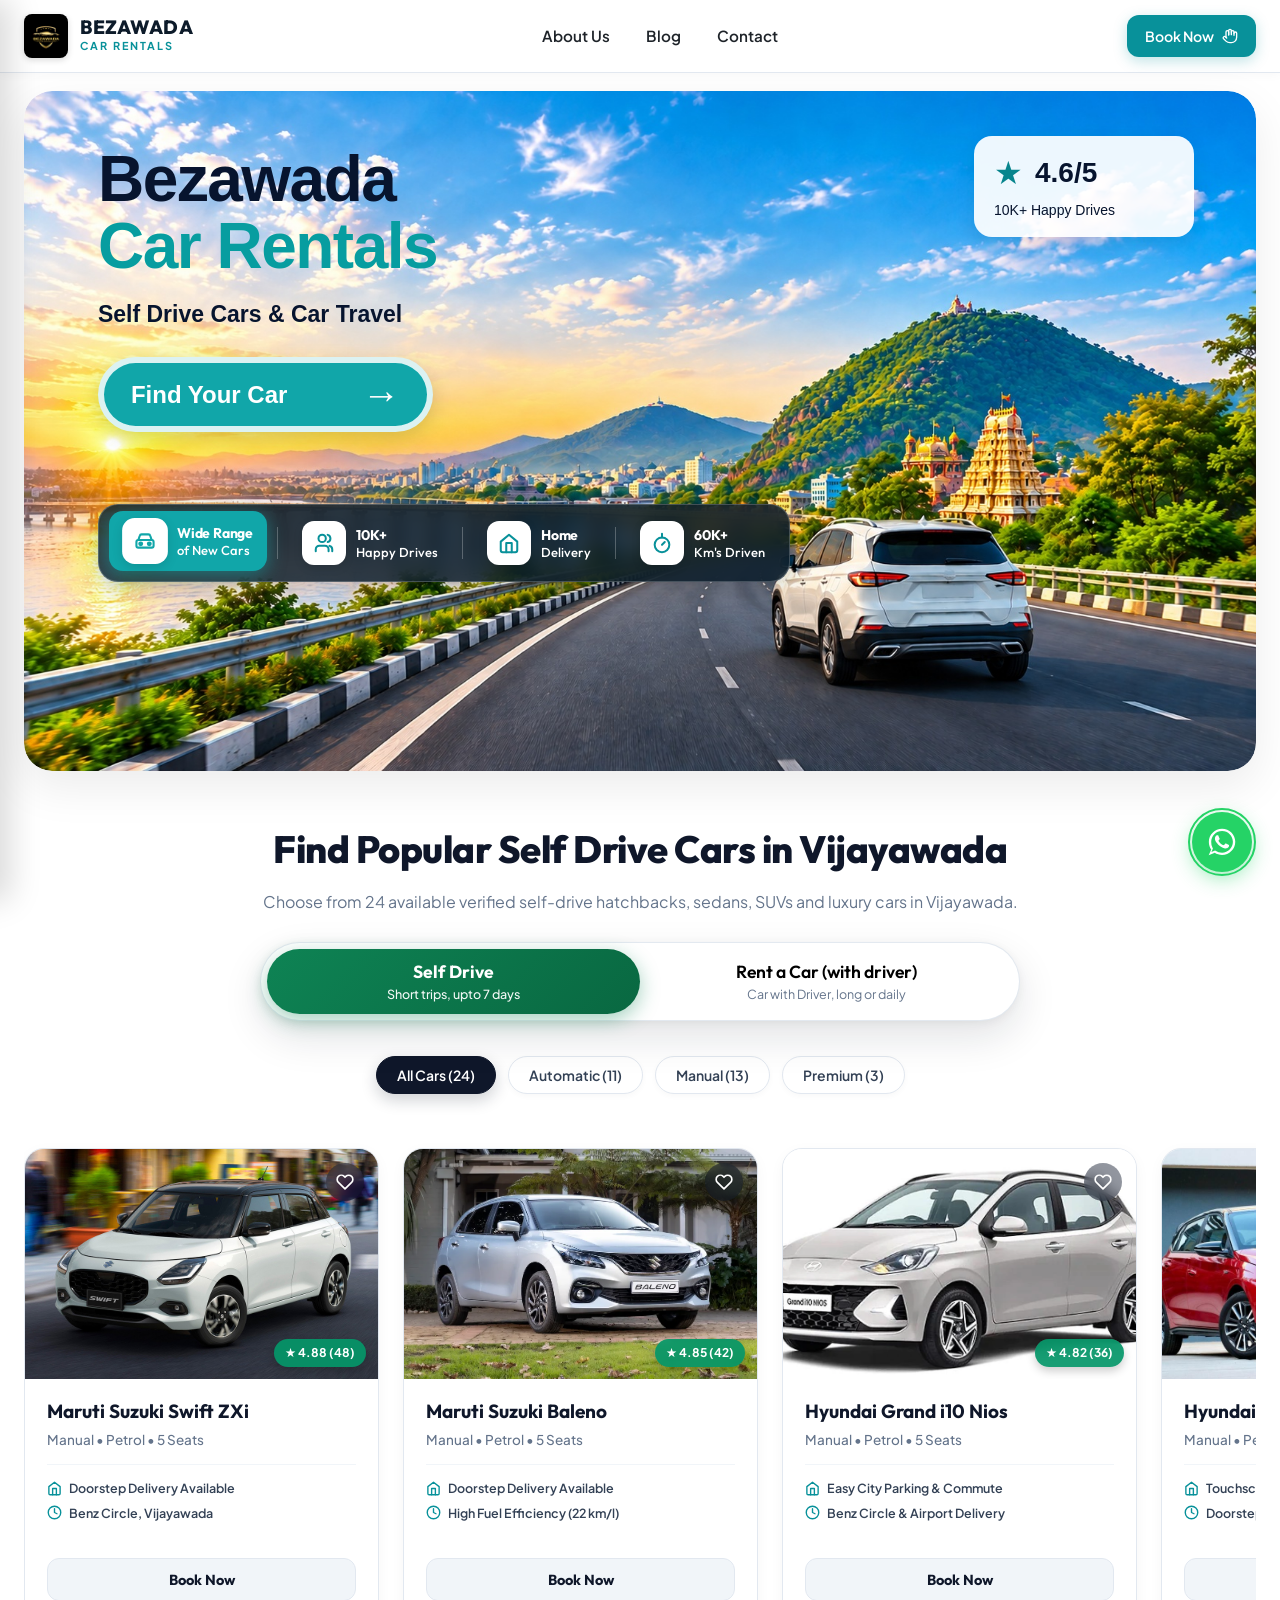
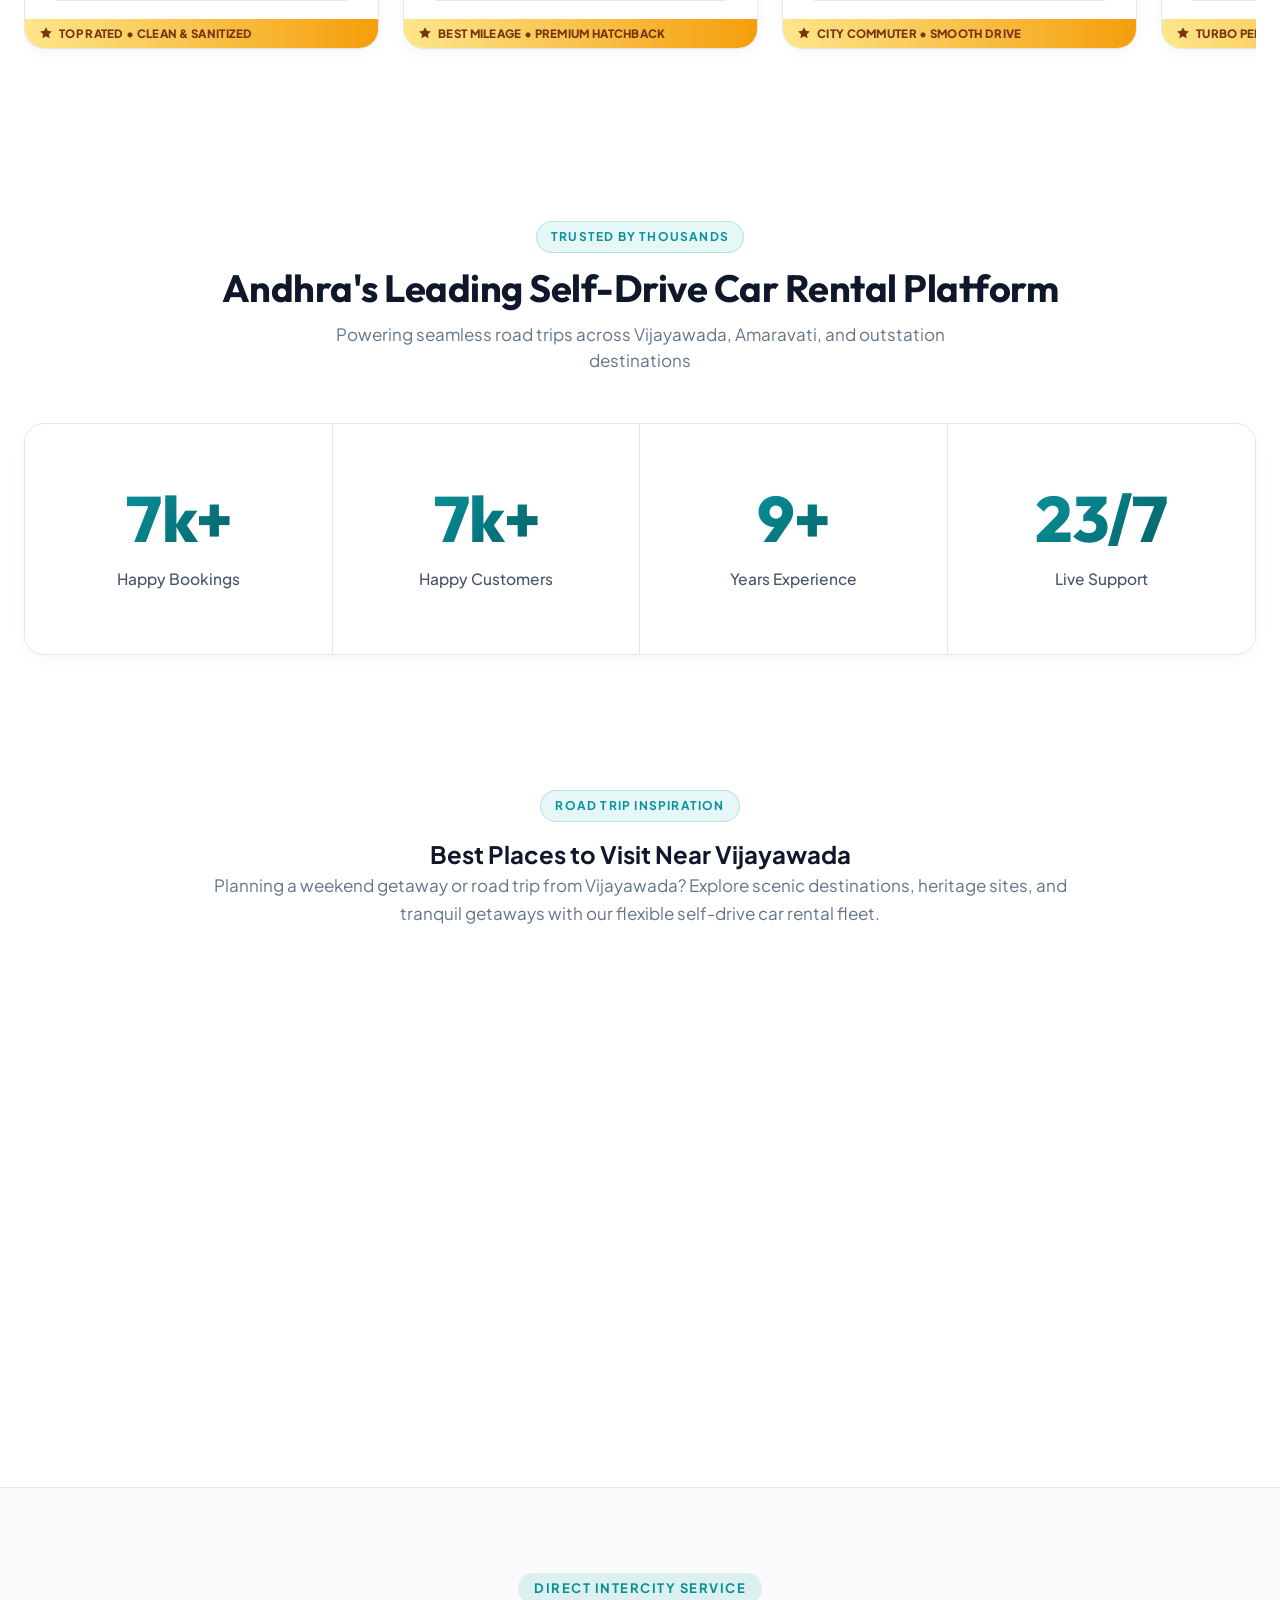
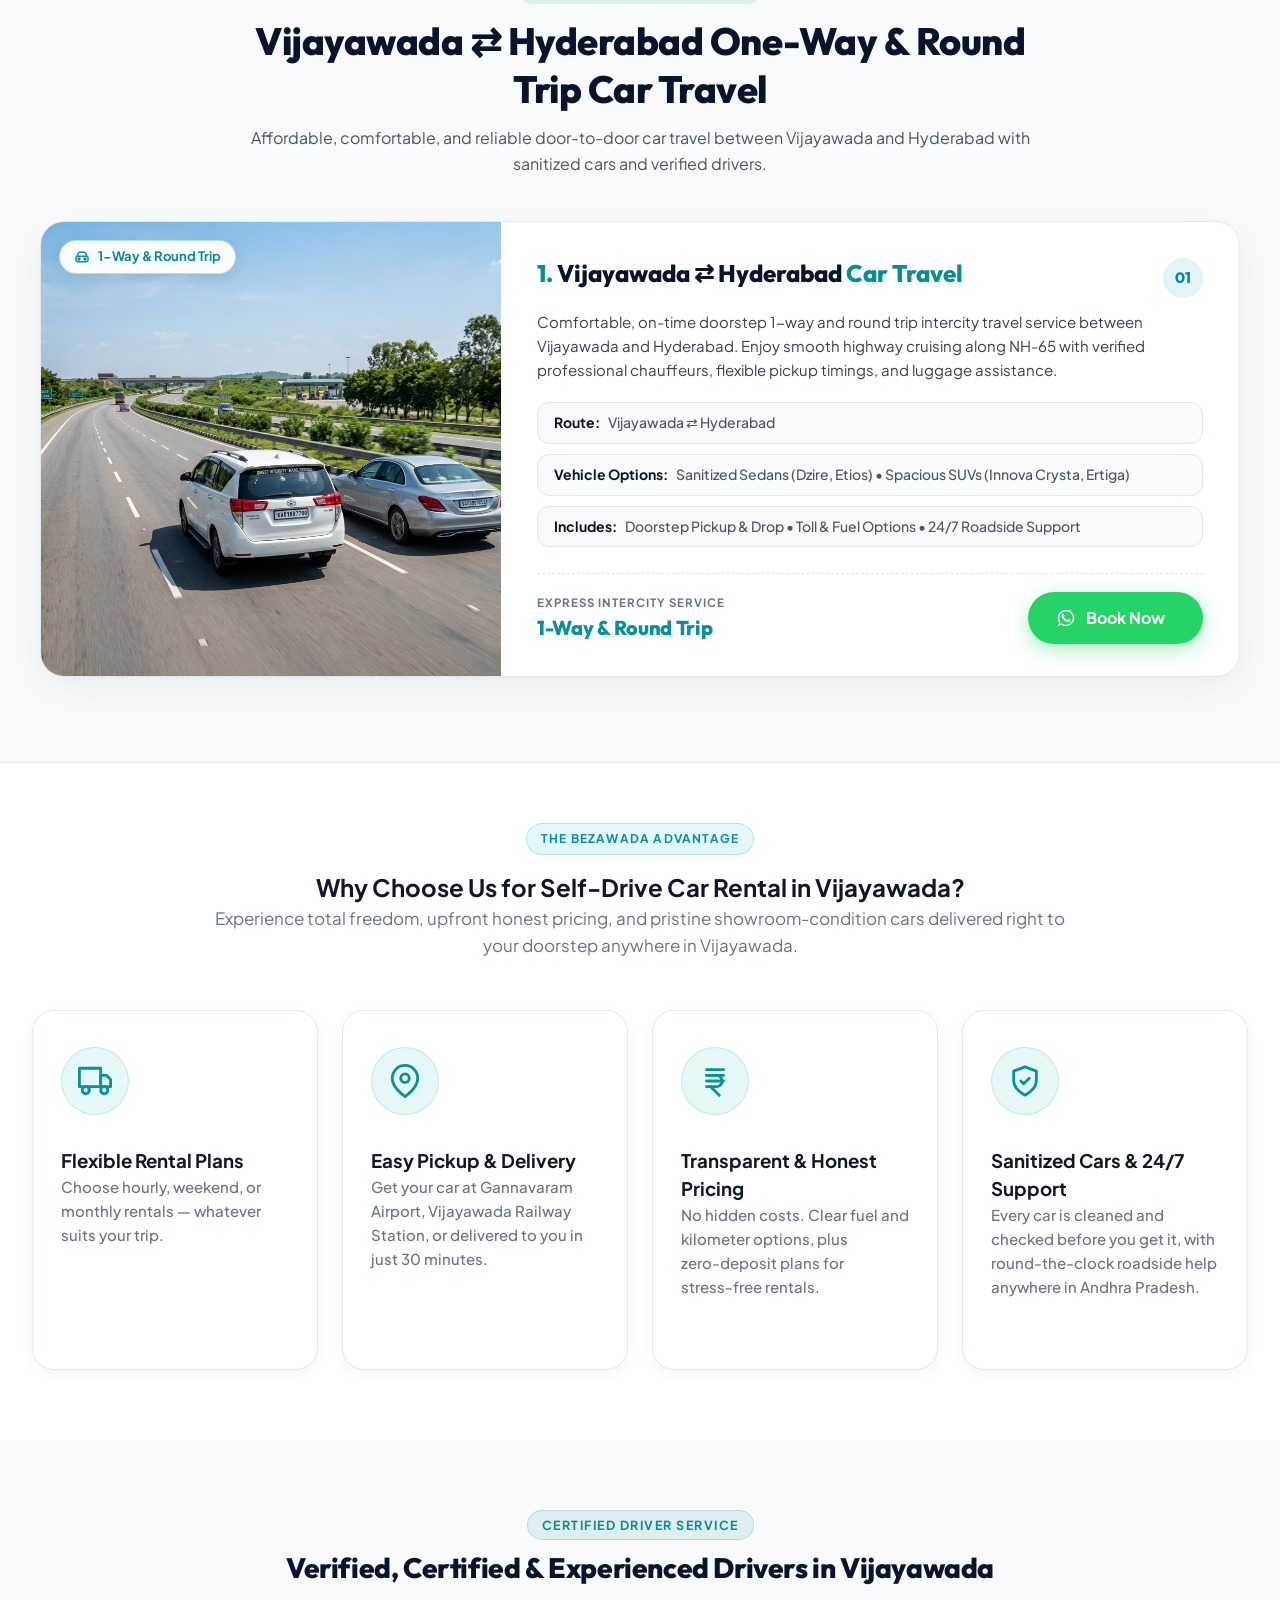
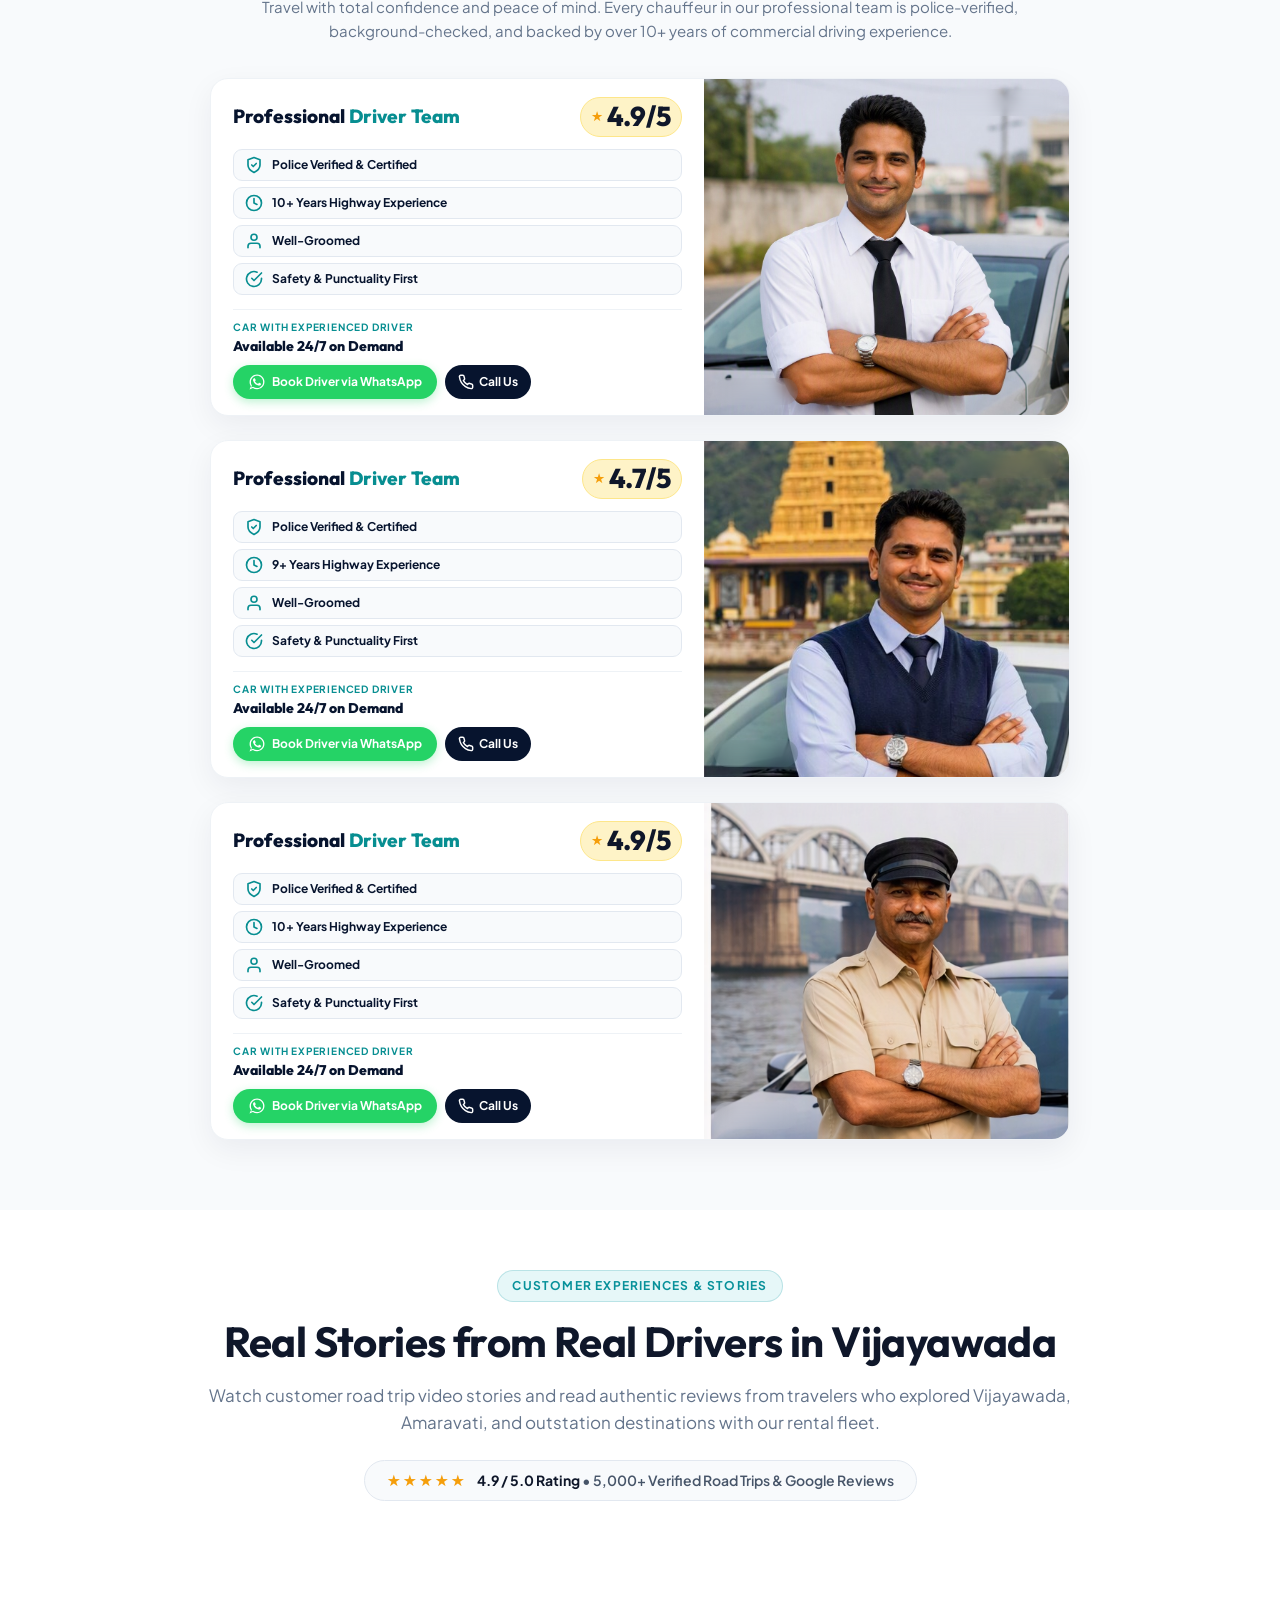
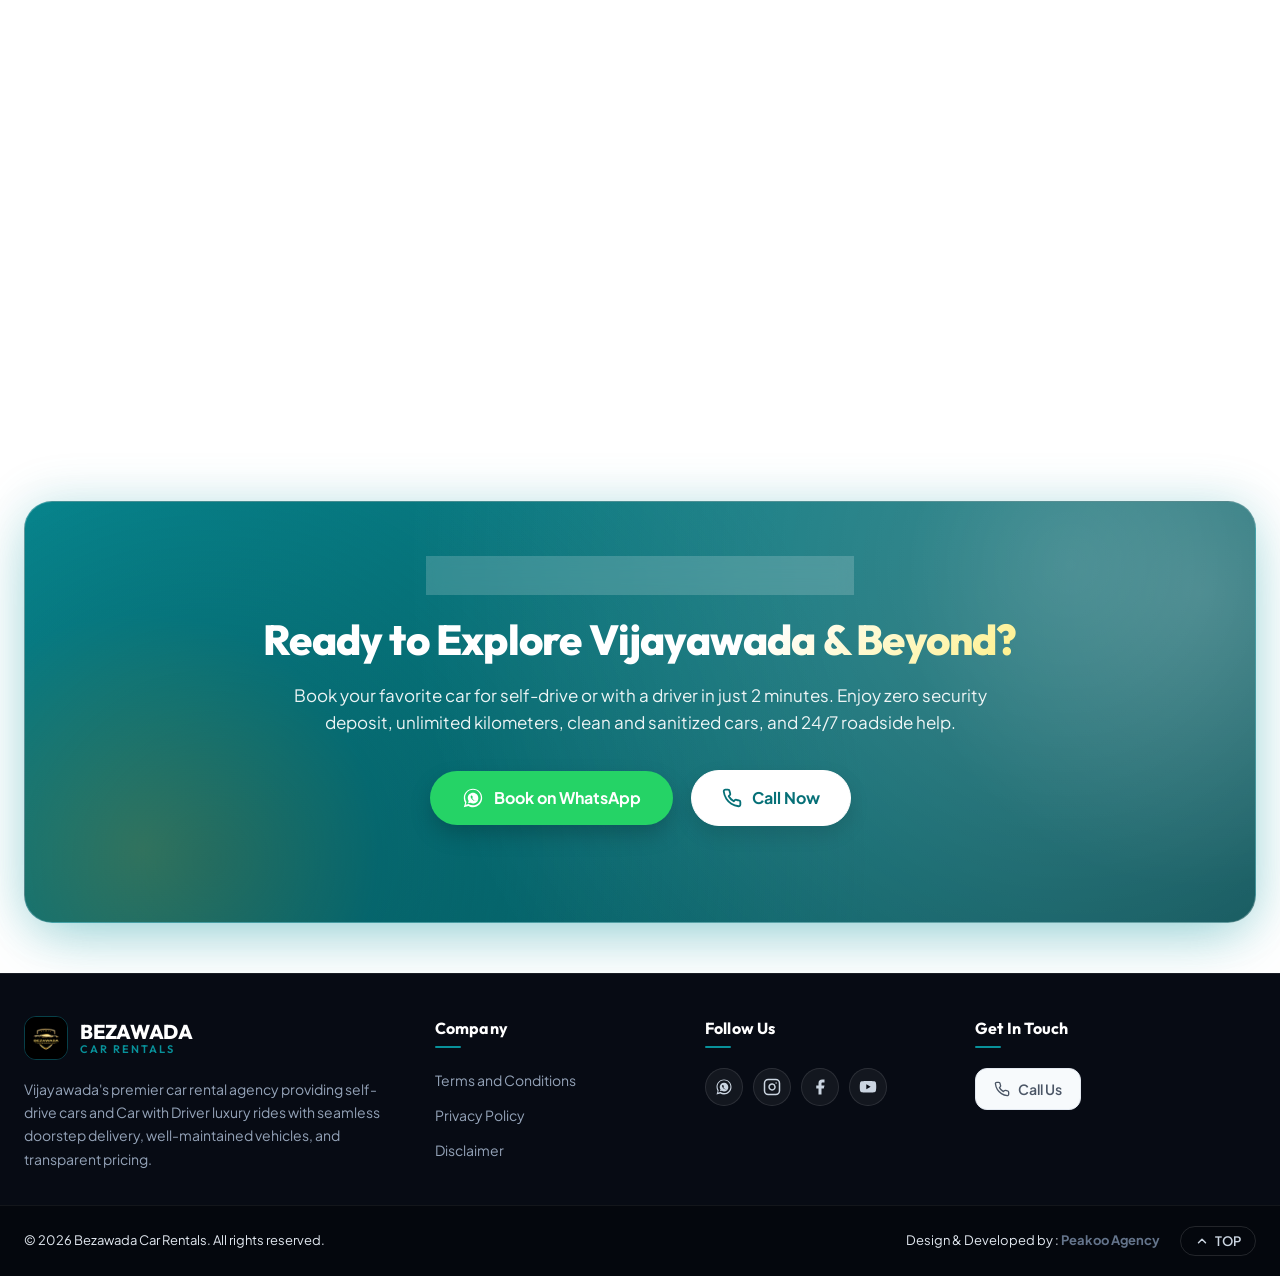
==== commit 924f2a78: "Updated client Changes.. Final commit" ====
--- a/index.html
+++ b/index.html
@@ -2255,398 +2255,400 @@
         </p>
       </div>
 
-      <div class="drivers-card">
-        <!-- Left: Content & Qualifications -->
-        <div class="drivers-card-content">
-          <div class="drivers-card-top">
-            <div>
-
-              <h3 class="drivers-card-title">Professional <span class="title-highlight">Driver
-                  Team</span></h3>
-            </div>
-            <div class="drivers-rating-chip">
-              <span class="rating-star">★</span>
-              <span class="rating-score">4.9/5</span>
-            </div>
-          </div>
-
-
-
-          <div class="drivers-card-tags">
-            <div class="driver-tag-pill">
-              <div class="driver-tag-icon">
-                <svg viewBox="0 0 24 24" width="20" height="20" fill="none" stroke="currentColor" stroke-width="2.2"
-                  stroke-linecap="round" stroke-linejoin="round">
-                  <path d="M12 22s8-4 8-10V5l-8-3-8 3v7c0 6 8 10 8 10z" />
-                  <polyline points="9 12 11 14 15 10" />
-                </svg>
-              </div>
-              <div class="driver-tag-text">
-                <strong>Police Verified &amp; Certified</strong>
-
-              </div>
-            </div>
-
-            <div class="driver-tag-pill">
-              <div class="driver-tag-icon">
-                <svg viewBox="0 0 24 24" width="20" height="20" fill="none" stroke="currentColor" stroke-width="2.2"
-                  stroke-linecap="round" stroke-linejoin="round">
-                  <circle cx="12" cy="12" r="10" />
-                  <polyline points="12 6 12 12 16 14" />
-                </svg>
-              </div>
-              <div class="driver-tag-text">
-                <strong>10+ Years Highway Experience</strong>
-
-              </div>
-            </div>
-
-            <div class="driver-tag-pill">
-              <div class="driver-tag-icon">
-                <svg viewBox="0 0 24 24" width="20" height="20" fill="none" stroke="currentColor" stroke-width="2.2"
-                  stroke-linecap="round" stroke-linejoin="round">
-                  <path d="M20 21v-2a4 4 0 0 0-4-4H8a4 4 0 0 0-4 4v2" />
-                  <circle cx="12" cy="7" r="4" />
-                </svg>
-              </div>
-              <div class="driver-tag-text">
-                <strong>Well-Groomed</strong>
-
-              </div>
-            </div>
-
-            <div class="driver-tag-pill">
-              <div class="driver-tag-icon">
-                <svg viewBox="0 0 24 24" width="20" height="20" fill="none" stroke="currentColor" stroke-width="2.2"
-                  stroke-linecap="round" stroke-linejoin="round">
-                  <path d="M22 11.08V12a10 10 0 1 1-5.93-9.14" />
-                  <polyline points="22 4 12 14.01 9 11.01" />
-                </svg>
-              </div>
-              <div class="driver-tag-text">
-                <strong>Safety &amp; Punctuality First</strong>
-
-              </div>
-            </div>
-          </div>
-
-          <div class="drivers-card-bottom">
-            <div class="driver-action-info">
-              <span class="action-caption">CAR WITH EXPERIENCED DRIVER</span>
-              <span class="action-highlight">Available 24/7 on Demand</span>
-            </div>
-
-            <div class="driver-action-buttons">
-              <a href="https://wa.me/919393093095?text=Hello%20Bezawada%20Car%20Rentals!%20I%20would%20like%20to%20inquire%20about%20booking%20a%20car%20with%20an%20experienced%20driver."
-                target="_blank" rel="noopener noreferrer" class="btn-driver-book"
-                aria-label="Book Car with Driver via WhatsApp">
-                <svg viewBox="0 0 24 24" width="20" height="20" fill="#ffffff" aria-hidden="true">
-                  <path
-                    d="M12.04 2C6.58 2 2.13 6.45 2.13 11.91c0 2.11.66 4.07 1.79 5.68L2 22l4.57-1.87c1.55 1.01 3.39 1.6 5.47 1.6 5.46 0 9.91-4.45 9.91-9.91S17.5 2 12.04 2zm0 18.06c-1.8 0-3.48-.54-4.88-1.46l-.35-.23-2.73 1.12 1.14-2.65-.24-.37A8.15 8.15 0 0 1 3.91 11.9c0-4.48 3.65-8.13 8.13-8.13 4.48 0 8.13 3.65 8.13 8.13 0 4.49-3.65 8.16-8.13 8.16zm4.72-6.1c-.26-.13-1.54-.76-1.78-.85-.24-.09-.41-.13-.59.13-.17.26-.68.85-.83 1.02-.15.17-.3.19-.56.06-.26-.13-1.1-.4-2.1-1.28-.77-.69-1.3-1.54-1.45-1.8-.15-.26-.02-.4.11-.53.12-.12.26-.3.39-.46.13-.15.17-.26.26-.43.09-.17.04-.32-.02-.45s-.59-1.42-.81-1.94c-.21-.51-.43-.44-.59-.45h-.5c-.17 0-.45.06-.69.32-.24.26-.91.89-.91 2.17 0 1.28.93 2.52 1.06 2.7.13.17 1.84 2.81 4.46 3.94.62.27 1.11.43 1.49.55.63.2 1.2.17 1.65.1.5-.07 1.54-.63 1.76-1.24.22-.61.22-1.13.15-1.24-.06-.11-.23-.17-.49-.3z" />
-                </svg>
-                <span>Book Driver via WhatsApp</span>
-              </a>
-
-              <a href="tel:+919393093095" class="btn-driver-call" aria-label="Call Bezawada Car Rentals to Book Driver">
-                <svg viewBox="0 0 24 24" width="18" height="18" fill="none" stroke="currentColor" stroke-width="2.2"
-                  stroke-linecap="round" stroke-linejoin="round">
-                  <path
-                    d="M22 16.92v3a2 2 0 0 1-2.18 2 19.79 19.79 0 0 1-8.63-3.07 19.5 19.5 0 0 1-6-6 19.79 19.79 0 0 1-3.07-8.67A2 2 0 0 1 4.11 2h3a2 2 0 0 1 2 1.72 12.84 12.84 0 0 0 .7 2.81 2 2 0 0 1-.45 2.11L8.09 9.91a16 16 0 0 0 6 6l1.27-1.27a2 2 0 0 1 2.11-.45 12.84 12.84 0 0 0 2.81.7A2 2 0 0 1 22 16.92z" />
-                </svg>
-                <span>Call Us</span>
-              </a>
-            </div>
-          </div>
-        </div>
-
-        <!-- Right: Photo of Drivers Team -->
-        <div class="drivers-card-media">
-          <img src="driver_images/driver_1.jpg" alt="Bezawada Car Rentals Professional Certified Chauffeurs"
-            class="drivers-card-img" loading="lazy">
-          <div class="drivers-media-badge top-badge">
-            <svg viewBox="0 0 24 24" width="16" height="16" fill="currentColor">
-              <path d="M12 2l3.09 6.26L22 9.27l-5 4.87 1.18 6.88L12 17.77l-6.18 3.25L7 14.14 2 9.27l6.91-1.01L12 2z" />
-            </svg>
-            <span>Vamsi Bojedla</span>
-          </div>
-          <div class="drivers-media-badge bottom-badge">
-            <svg viewBox="0 0 24 24" width="16" height="16" fill="none" stroke="currentColor" stroke-width="2.5"
-              stroke-linecap="round" stroke-linejoin="round">
-              <path d="M12 22s8-4 8-10V5l-8-3-8 3v7c0 6 8 10 8 10z" />
-              <polyline points="9 12 11 14 15 10" />
-            </svg>
-            <span>Verified </span>
-          </div>
-        </div>
-      </div>
-
-    </div>
-  </section>
-
-  <!-- Driver 2-->
-
-  <div class="drivers-container">
-
-    <div class="drivers-card">
-      <!-- Left: Content & Qualifications -->
-      <div class="drivers-card-content">
-        <div class="drivers-card-top">
-          <div>
-
-            <h3 class="drivers-card-title">Professional <span class="title-highlight">Driver
-                Team</span></h3>
-          </div>
-          <div class="drivers-rating-chip">
-            <span class="rating-star">★</span>
-            <span class="rating-score">4.7/5</span>
-          </div>
-        </div>
-
-
-        <div class="drivers-card-tags">
-          <div class="driver-tag-pill">
-            <div class="driver-tag-icon">
-              <svg viewBox="0 0 24 24" width="20" height="20" fill="none" stroke="currentColor" stroke-width="2.2"
+      <div class="drivers-cards-list">
+
+        <!-- Driver 1: Vamsi Bojedla -->
+        <div class="drivers-card">
+          <!-- Left: Content & Qualifications -->
+          <div class="drivers-card-content">
+            <div class="drivers-card-top">
+              <div>
+                <h3 class="drivers-card-title">Professional <span class="title-highlight">Driver Team</span></h3>
+              </div>
+              <div class="drivers-rating-chip">
+                <span class="rating-star">★</span>
+                <span class="rating-score">4.9/5</span>
+              </div>
+            </div>
+
+            <div class="drivers-card-tags">
+              <div class="driver-tag-pill">
+                <div class="driver-tag-icon">
+                  <svg viewBox="0 0 24 24" width="18" height="18" fill="none" stroke="currentColor" stroke-width="2.2"
+                    stroke-linecap="round" stroke-linejoin="round">
+                    <path d="M12 22s8-4 8-10V5l-8-3-8 3v7c0 6 8 10 8 10z" />
+                    <polyline points="9 12 11 14 15 10" />
+                  </svg>
+                </div>
+                <div class="driver-tag-text">
+                  <strong>Police Verified &amp; Certified</strong>
+                </div>
+              </div>
+
+              <div class="driver-tag-pill">
+                <div class="driver-tag-icon">
+                  <svg viewBox="0 0 24 24" width="18" height="18" fill="none" stroke="currentColor" stroke-width="2.2"
+                    stroke-linecap="round" stroke-linejoin="round">
+                    <circle cx="12" cy="12" r="10" />
+                    <polyline points="12 6 12 12 16 14" />
+                  </svg>
+                </div>
+                <div class="driver-tag-text">
+                  <strong>10+ Years Highway Experience</strong>
+                </div>
+              </div>
+
+              <div class="driver-tag-pill">
+                <div class="driver-tag-icon">
+                  <svg viewBox="0 0 24 24" width="18" height="18" fill="none" stroke="currentColor" stroke-width="2.2"
+                    stroke-linecap="round" stroke-linejoin="round">
+                    <path d="M20 21v-2a4 4 0 0 0-4-4H8a4 4 0 0 0-4 4v2" />
+                    <circle cx="12" cy="7" r="4" />
+                  </svg>
+                </div>
+                <div class="driver-tag-text">
+                  <strong>Well-Groomed</strong>
+                </div>
+              </div>
+
+              <div class="driver-tag-pill">
+                <div class="driver-tag-icon">
+                  <svg viewBox="0 0 24 24" width="18" height="18" fill="none" stroke="currentColor" stroke-width="2.2"
+                    stroke-linecap="round" stroke-linejoin="round">
+                    <path d="M22 11.08V12a10 10 0 1 1-5.93-9.14" />
+                    <polyline points="22 4 12 14.01 9 11.01" />
+                  </svg>
+                </div>
+                <div class="driver-tag-text">
+                  <strong>Safety &amp; Punctuality First</strong>
+                </div>
+              </div>
+            </div>
+
+            <div class="drivers-card-bottom">
+              <div class="driver-action-info">
+                <span class="action-caption">CAR WITH EXPERIENCED DRIVER</span>
+                <span class="action-highlight">Available 24/7 on Demand</span>
+              </div>
+
+              <div class="driver-action-buttons">
+                <a href="https://wa.me/919393093095?text=Hello%20Bezawada%20Car%20Rentals!%20I%20would%20like%20to%20inquire%20about%20booking%20a%20car%20with%20an%20experienced%20driver."
+                  target="_blank" rel="noopener noreferrer" class="btn-driver-book"
+                  aria-label="Book Driver via WhatsApp">
+                  <svg viewBox="0 0 24 24" width="18" height="18" fill="#ffffff" aria-hidden="true">
+                    <path
+                      d="M12.04 2C6.58 2 2.13 6.45 2.13 11.91c0 2.11.66 4.07 1.79 5.68L2 22l4.57-1.87c1.55 1.01 3.39 1.6 5.47 1.6 5.46 0 9.91-4.45 9.91-9.91S17.5 2 12.04 2zm0 18.06c-1.8 0-3.48-.54-4.88-1.46l-.35-.23-2.73 1.12 1.14-2.65-.24-.37A8.15 8.15 0 0 1 3.91 11.9c0-4.48 3.65-8.13 8.13-8.13 4.48 0 8.13 3.65 8.13 8.13 0 4.49-3.65 8.16-8.13 8.16zm4.72-6.1c-.26-.13-1.54-.76-1.78-.85-.24-.09-.41-.13-.59.13-.17.26-.68.85-.83 1.02-.15.17-.3.19-.56.06-.26-.13-1.1-.4-2.1-1.28-.77-.69-1.3-1.54-1.45-1.8-.15-.26-.02-.4.11-.53.12-.12.26-.3.39-.46.13-.15.17-.26.26-.43.09-.17.04-.32-.02-.45s-.59-1.42-.81-1.94c-.21-.51-.43-.44-.59-.45h-.5c-.17 0-.45.06-.69.32-.24.26-.91.89-.91 2.17 0 1.28.93 2.52 1.06 2.7.13.17 1.84 2.81 4.46 3.94.62.27 1.11.43 1.49.55.63.2 1.2.17 1.65.1.5-.07 1.54-.63 1.76-1.24.22-.61.22-1.13.15-1.24-.06-.11-.23-.17-.49-.3z" />
+                  </svg>
+                  <span>Book Driver via WhatsApp</span>
+                </a>
+
+                <a href="tel:+919393093095" class="btn-driver-call"
+                  aria-label="Call Bezawada Car Rentals to Book Driver">
+                  <svg viewBox="0 0 24 24" width="16" height="16" fill="none" stroke="currentColor" stroke-width="2.2"
+                    stroke-linecap="round" stroke-linejoin="round">
+                    <path
+                      d="M22 16.92v3a2 2 0 0 1-2.18 2 19.79 19.79 0 0 1-8.63-3.07 19.5 19.5 0 0 1-6-6 19.79 19.79 0 0 1-3.07-8.67A2 2 0 0 1 4.11 2h3a2 2 0 0 1 2 1.72 12.84 12.84 0 0 0 .7 2.81 2 2 0 0 1-.45 2.11L8.09 9.91a16 16 0 0 0 6 6l1.27-1.27a2 2 0 0 1 2.11-.45 12.84 12.84 0 0 0 2.81.7A2 2 0 0 1 22 16.92z" />
+                  </svg>
+                  <span>Call Us</span>
+                </a>
+              </div>
+            </div>
+          </div>
+
+          <!-- Right: Photo of Drivers Team -->
+          <div class="drivers-card-media">
+            <img src="driver_images/driver_1.jpg"
+              alt="Vamsi Bojedla - Bezawada Car Rentals Professional Certified Chauffeur"
+              class="drivers-card-img driver-img-1" loading="lazy">
+            <div class="drivers-media-badge top-badge">
+              <svg viewBox="0 0 24 24" width="15" height="15" fill="currentColor">
+                <path
+                  d="M12 2l3.09 6.26L22 9.27l-5 4.87 1.18 6.88L12 17.77l-6.18 3.25L7 14.14 2 9.27l6.91-1.01L12 2z" />
+              </svg>
+              <span>Vamsi Bojedla</span>
+            </div>
+            <div class="drivers-media-badge bottom-badge">
+              <svg viewBox="0 0 24 24" width="15" height="15" fill="none" stroke="currentColor" stroke-width="2.5"
                 stroke-linecap="round" stroke-linejoin="round">
                 <path d="M12 22s8-4 8-10V5l-8-3-8 3v7c0 6 8 10 8 10z" />
                 <polyline points="9 12 11 14 15 10" />
               </svg>
-            </div>
-            <div class="driver-tag-text">
-              <strong>Police Verified &amp; Certifed</strong>
-
-            </div>
-          </div>
-
-          <div class="driver-tag-pill">
-            <div class="driver-tag-icon">
-              <svg viewBox="0 0 24 24" width="20" height="20" fill="none" stroke="currentColor" stroke-width="2.2"
-                stroke-linecap="round" stroke-linejoin="round">
-                <circle cx="12" cy="12" r="10" />
-                <polyline points="12 6 12 12 16 14" />
-              </svg>
-            </div>
-            <div class="driver-tag-text">
-              <strong>9+ Years Highway Experience</strong>
-
-            </div>
-          </div>
-
-          <div class="driver-tag-pill">
-            <div class="driver-tag-icon">
-              <svg viewBox="0 0 24 24" width="20" height="20" fill="none" stroke="currentColor" stroke-width="2.2"
-                stroke-linecap="round" stroke-linejoin="round">
-                <path d="M20 21v-2a4 4 0 0 0-4-4H8a4 4 0 0 0-4 4v2" />
-                <circle cx="12" cy="7" r="4" />
-              </svg>
-            </div>
-            <div class="driver-tag-text">
-              <strong>Well-Groomed </strong>
-
-            </div>
-          </div>
-
-          <div class="driver-tag-pill">
-            <div class="driver-tag-icon">
-              <svg viewBox="0 0 24 24" width="20" height="20" fill="none" stroke="currentColor" stroke-width="2.2"
-                stroke-linecap="round" stroke-linejoin="round">
-                <path d="M22 11.08V12a10 10 0 1 1-5.93-9.14" />
-                <polyline points="22 4 12 14.01 9 11.01" />
-              </svg>
-            </div>
-            <div class="driver-tag-text">
-              <strong>Safety &amp; Punctuality First</strong>
-
+              <span>Verified</span>
             </div>
           </div>
         </div>
 
-        <div class="drivers-card-bottom">
-          <div class="driver-action-info">
-            <span class="action-caption">CAR WITH EXPERIENCED DRIVER</span>
-            <span class="action-highlight">Available 24/7 on Demand</span>
-          </div>
-
-          <div class="driver-action-buttons">
-            <a href="https://wa.me/919393093095?text=Hello%20Bezawada%20Car%20Rentals!%20I%20would%20like%20to%20inquire%20about%20booking%20a%20car%20with%20an%20experienced%20driver."
-              target="_blank" rel="noopener noreferrer" class="btn-driver-book"
-              aria-label="Book Car with Driver via WhatsApp">
-              <svg viewBox="0 0 24 24" width="20" height="20" fill="#ffffff" aria-hidden="true">
+        <!-- Driver 2: Arun Kumar -->
+        <div class="drivers-card">
+          <!-- Left: Content & Qualifications -->
+          <div class="drivers-card-content">
+            <div class="drivers-card-top">
+              <div>
+                <h3 class="drivers-card-title">Professional <span class="title-highlight">Driver Team</span></h3>
+              </div>
+              <div class="drivers-rating-chip">
+                <span class="rating-star">★</span>
+                <span class="rating-score">4.7/5</span>
+              </div>
+            </div>
+
+            <div class="drivers-card-tags">
+              <div class="driver-tag-pill">
+                <div class="driver-tag-icon">
+                  <svg viewBox="0 0 24 24" width="18" height="18" fill="none" stroke="currentColor" stroke-width="2.2"
+                    stroke-linecap="round" stroke-linejoin="round">
+                    <path d="M12 22s8-4 8-10V5l-8-3-8 3v7c0 6 8 10 8 10z" />
+                    <polyline points="9 12 11 14 15 10" />
+                  </svg>
+                </div>
+                <div class="driver-tag-text">
+                  <strong>Police Verified &amp; Certified</strong>
+                </div>
+              </div>
+
+              <div class="driver-tag-pill">
+                <div class="driver-tag-icon">
+                  <svg viewBox="0 0 24 24" width="18" height="18" fill="none" stroke="currentColor" stroke-width="2.2"
+                    stroke-linecap="round" stroke-linejoin="round">
+                    <circle cx="12" cy="12" r="10" />
+                    <polyline points="12 6 12 12 16 14" />
+                  </svg>
+                </div>
+                <div class="driver-tag-text">
+                  <strong>9+ Years Highway Experience</strong>
+                </div>
+              </div>
+
+              <div class="driver-tag-pill">
+                <div class="driver-tag-icon">
+                  <svg viewBox="0 0 24 24" width="18" height="18" fill="none" stroke="currentColor" stroke-width="2.2"
+                    stroke-linecap="round" stroke-linejoin="round">
+                    <path d="M20 21v-2a4 4 0 0 0-4-4H8a4 4 0 0 0-4 4v2" />
+                    <circle cx="12" cy="7" r="4" />
+                  </svg>
+                </div>
+                <div class="driver-tag-text">
+                  <strong>Well-Groomed</strong>
+                </div>
+              </div>
+
+              <div class="driver-tag-pill">
+                <div class="driver-tag-icon">
+                  <svg viewBox="0 0 24 24" width="18" height="18" fill="none" stroke="currentColor" stroke-width="2.2"
+                    stroke-linecap="round" stroke-linejoin="round">
+                    <path d="M22 11.08V12a10 10 0 1 1-5.93-9.14" />
+                    <polyline points="22 4 12 14.01 9 11.01" />
+                  </svg>
+                </div>
+                <div class="driver-tag-text">
+                  <strong>Safety &amp; Punctuality First</strong>
+                </div>
+              </div>
+            </div>
+
+            <div class="drivers-card-bottom">
+              <div class="driver-action-info">
+                <span class="action-caption">CAR WITH EXPERIENCED DRIVER</span>
+                <span class="action-highlight">Available 24/7 on Demand</span>
+              </div>
+
+              <div class="driver-action-buttons">
+                <a href="https://wa.me/919393093095?text=Hello%20Bezawada%20Car%20Rentals!%20I%20would%20like%20to%20inquire%20about%20booking%20a%20car%20with%20an%20experienced%20driver."
+                  target="_blank" rel="noopener noreferrer" class="btn-driver-book"
+                  aria-label="Book Driver via WhatsApp">
+                  <svg viewBox="0 0 24 24" width="18" height="18" fill="#ffffff" aria-hidden="true">
+                    <path
+                      d="M12.04 2C6.58 2 2.13 6.45 2.13 11.91c0 2.11.66 4.07 1.79 5.68L2 22l4.57-1.87c1.55 1.01 3.39 1.6 5.47 1.6 5.46 0 9.91-4.45 9.91-9.91S17.5 2 12.04 2zm0 18.06c-1.8 0-3.48-.54-4.88-1.46l-.35-.23-2.73 1.12 1.14-2.65-.24-.37A8.15 8.15 0 0 1 3.91 11.9c0-4.48 3.65-8.13 8.13-8.13 4.48 0 8.13 3.65 8.13 8.13 0 4.49-3.65 8.16-8.13 8.16zm4.72-6.1c-.26-.13-1.54-.76-1.78-.85-.24-.09-.41-.13-.59.13-.17.26-.68.85-.83 1.02-.15.17-.3.19-.56.06-.26-.13-1.1-.4-2.1-1.28-.77-.69-1.3-1.54-1.45-1.8-.15-.26-.02-.4.11-.53.12-.12.26-.3.39-.46.13-.15.17-.26.26-.43.09-.17.04-.32-.02-.45s-.59-1.42-.81-1.94c-.21-.51-.43-.44-.59-.45h-.5c-.17 0-.45.06-.69.32-.24.26-.91.89-.91 2.17 0 1.28.93 2.52 1.06 2.7.13.17 1.84 2.81 4.46 3.94.62.27 1.11.43 1.49.55.63.2 1.2.17 1.65.1.5-.07 1.54-.63 1.76-1.24.22-.61.22-1.13.15-1.24-.06-.11-.23-.17-.49-.3z" />
+                  </svg>
+                  <span>Book Driver via WhatsApp</span>
+                </a>
+
+                <a href="tel:+919393093095" class="btn-driver-call"
+                  aria-label="Call Bezawada Car Rentals to Book Driver">
+                  <svg viewBox="0 0 24 24" width="16" height="16" fill="none" stroke="currentColor" stroke-width="2.2"
+                    stroke-linecap="round" stroke-linejoin="round">
+                    <path
+                      d="M22 16.92v3a2 2 0 0 1-2.18 2 19.79 19.79 0 0 1-8.63-3.07 19.5 19.5 0 0 1-6-6 19.79 19.79 0 0 1-3.07-8.67A2 2 0 0 1 4.11 2h3a2 2 0 0 1 2 1.72 12.84 12.84 0 0 0 .7 2.81 2 2 0 0 1-.45 2.11L8.09 9.91a16 16 0 0 0 6 6l1.27-1.27a2 2 0 0 1 2.11-.45 12.84 12.84 0 0 0 2.81.7A2 2 0 0 1 22 16.92z" />
+                  </svg>
+                  <span>Call Us</span>
+                </a>
+              </div>
+            </div>
+          </div>
+
+          <!-- Right: Photo of Drivers Team -->
+          <div class="drivers-card-media">
+            <img src="driver_images/driver_2.jpg"
+              alt="Arun Kumar - Bezawada Car Rentals Professional Certified Chauffeur"
+              class="drivers-card-img driver-img-2" loading="lazy">
+            <div class="drivers-media-badge top-badge">
+              <svg viewBox="0 0 24 24" width="15" height="15" fill="currentColor">
                 <path
-                  d="M12.04 2C6.58 2 2.13 6.45 2.13 11.91c0 2.11.66 4.07 1.79 5.68L2 22l4.57-1.87c1.55 1.01 3.39 1.6 5.47 1.6 5.46 0 9.91-4.45 9.91-9.91S17.5 2 12.04 2zm0 18.06c-1.8 0-3.48-.54-4.88-1.46l-.35-.23-2.73 1.12 1.14-2.65-.24-.37A8.15 8.15 0 0 1 3.91 11.9c0-4.48 3.65-8.13 8.13-8.13 4.48 0 8.13 3.65 8.13 8.13 0 4.49-3.65 8.16-8.13 8.16zm4.72-6.1c-.26-.13-1.54-.76-1.78-.85-.24-.09-.41-.13-.59.13-.17.26-.68.85-.83 1.02-.15.17-.3.19-.56.06-.26-.13-1.1-.4-2.1-1.28-.77-.69-1.3-1.54-1.45-1.8-.15-.26-.02-.4.11-.53.12-.12.26-.3.39-.46.13-.15.17-.26.26-.43.09-.17.04-.32-.02-.45s-.59-1.42-.81-1.94c-.21-.51-.43-.44-.59-.45h-.5c-.17 0-.45.06-.69.32-.24.26-.91.89-.91 2.17 0 1.28.93 2.52 1.06 2.7.13.17 1.84 2.81 4.46 3.94.62.27 1.11.43 1.49.55.63.2 1.2.17 1.65.1.5-.07 1.54-.63 1.76-1.24.22-.61.22-1.13.15-1.24-.06-.11-.23-.17-.49-.3z" />
-              </svg>
-              <span>Book Driver via WhatsApp</span>
-            </a>
-
-            <a href="tel:+919393093095" class="btn-driver-call" aria-label="Call Bezawada Car Rentals to Book Driver">
-              <svg viewBox="0 0 24 24" width="18" height="18" fill="none" stroke="currentColor" stroke-width="2.2"
-                stroke-linecap="round" stroke-linejoin="round">
-                <path
-                  d="M22 16.92v3a2 2 0 0 1-2.18 2 19.79 19.79 0 0 1-8.63-3.07 19.5 19.5 0 0 1-6-6 19.79 19.79 0 0 1-3.07-8.67A2 2 0 0 1 4.11 2h3a2 2 0 0 1 2 1.72 12.84 12.84 0 0 0 .7 2.81 2 2 0 0 1-.45 2.11L8.09 9.91a16 16 0 0 0 6 6l1.27-1.27a2 2 0 0 1 2.11-.45 12.84 12.84 0 0 0 2.81.7A2 2 0 0 1 22 16.92z" />
-              </svg>
-              <span>Call Us</span>
-            </a>
-          </div>
-        </div>
-      </div>
-
-      <!-- Right: Photo of Drivers Team -->
-      <div class="drivers-card-media">
-        <img src="driver_images/driver_2.jpg" alt="Bezawada Car Rentals Professional Certified Chauffeurs"
-          class="drivers-card-img" loading="lazy">
-        <div class="drivers-media-badge top-badge">
-          <svg viewBox="0 0 24 24" width="16" height="16" fill="currentColor">
-            <path d="M12 2l3.09 6.26L22 9.27l-5 4.87 1.18 6.88L12 17.77l-6.18 3.25L7 14.14 2 9.27l6.91-1.01L12 2z" />
-          </svg>
-          <span>Arun Kumar</span>
-        </div>
-        <div class="drivers-media-badge bottom-badge">
-          <svg viewBox="0 0 24 24" width="16" height="16" fill="none" stroke="currentColor" stroke-width="2.5"
-            stroke-linecap="round" stroke-linejoin="round">
-            <path d="M12 22s8-4 8-10V5l-8-3-8 3v7c0 6 8 10 8 10z" />
-            <polyline points="9 12 11 14 15 10" />
-          </svg>
-          <span>Verified</span>
-        </div>
-      </div>
-    </div>
-
-  </div>
-  </section>
-
-  <!--Driver 3-->
-  <br><br><br><br>
-  <div class="drivers-container">
-
-
-
-    <div class="drivers-card">
-      <!-- Left: Content & Qualifications -->
-      <div class="drivers-card-content">
-        <div class="drivers-card-top">
-          <div>
-
-            <h3 class="drivers-card-title">Professional <span class="title-highlight">Driver
-                Team</span></h3>
-          </div>
-          <div class="drivers-rating-chip">
-            <span class="rating-star">★</span>
-            <span class="rating-score">4.9/5</span>
-          </div>
-        </div>
-
-
-
-        <div class="drivers-card-tags">
-          <div class="driver-tag-pill">
-            <div class="driver-tag-icon">
-              <svg viewBox="0 0 24 24" width="20" height="20" fill="none" stroke="currentColor" stroke-width="2.2"
+                  d="M12 2l3.09 6.26L22 9.27l-5 4.87 1.18 6.88L12 17.77l-6.18 3.25L7 14.14 2 9.27l6.91-1.01L12 2z" />
+              </svg>
+              <span>Arun Kumar</span>
+            </div>
+            <div class="drivers-media-badge bottom-badge">
+              <svg viewBox="0 0 24 24" width="15" height="15" fill="none" stroke="currentColor" stroke-width="2.5"
                 stroke-linecap="round" stroke-linejoin="round">
                 <path d="M12 22s8-4 8-10V5l-8-3-8 3v7c0 6 8 10 8 10z" />
                 <polyline points="9 12 11 14 15 10" />
               </svg>
-            </div>
-            <div class="driver-tag-text">
-              <strong>Police Verified </strong>
-
-            </div>
-          </div>
-
-          <div class="driver-tag-pill">
-            <div class="driver-tag-icon">
-              <svg viewBox="0 0 24 24" width="20" height="20" fill="none" stroke="currentColor" stroke-width="2.2"
+              <span>Verified</span>
+            </div>
+          </div>
+        </div>
+
+        <!-- Driver 3: Ganesh -->
+        <div class="drivers-card">
+          <!-- Left: Content & Qualifications -->
+          <div class="drivers-card-content">
+            <div class="drivers-card-top">
+              <div>
+                <h3 class="drivers-card-title">Professional <span class="title-highlight">Driver Team</span></h3>
+              </div>
+              <div class="drivers-rating-chip">
+                <span class="rating-star">★</span>
+                <span class="rating-score">4.9/5</span>
+              </div>
+            </div>
+
+            <div class="drivers-card-tags">
+              <div class="driver-tag-pill">
+                <div class="driver-tag-icon">
+                  <svg viewBox="0 0 24 24" width="18" height="18" fill="none" stroke="currentColor" stroke-width="2.2"
+                    stroke-linecap="round" stroke-linejoin="round">
+                    <path d="M12 22s8-4 8-10V5l-8-3-8 3v7c0 6 8 10 8 10z" />
+                    <polyline points="9 12 11 14 15 10" />
+                  </svg>
+                </div>
+                <div class="driver-tag-text">
+                  <strong>Police Verified &amp; Certified</strong>
+                </div>
+              </div>
+
+              <div class="driver-tag-pill">
+                <div class="driver-tag-icon">
+                  <svg viewBox="0 0 24 24" width="18" height="18" fill="none" stroke="currentColor" stroke-width="2.2"
+                    stroke-linecap="round" stroke-linejoin="round">
+                    <circle cx="12" cy="12" r="10" />
+                    <polyline points="12 6 12 12 16 14" />
+                  </svg>
+                </div>
+                <div class="driver-tag-text">
+                  <strong>10+ Years Highway Experience</strong>
+                </div>
+              </div>
+
+              <div class="driver-tag-pill">
+                <div class="driver-tag-icon">
+                  <svg viewBox="0 0 24 24" width="18" height="18" fill="none" stroke="currentColor" stroke-width="2.2"
+                    stroke-linecap="round" stroke-linejoin="round">
+                    <path d="M20 21v-2a4 4 0 0 0-4-4H8a4 4 0 0 0-4 4v2" />
+                    <circle cx="12" cy="7" r="4" />
+                  </svg>
+                </div>
+                <div class="driver-tag-text">
+                  <strong>Well-Groomed</strong>
+                </div>
+              </div>
+
+              <div class="driver-tag-pill">
+                <div class="driver-tag-icon">
+                  <svg viewBox="0 0 24 24" width="18" height="18" fill="none" stroke="currentColor" stroke-width="2.2"
+                    stroke-linecap="round" stroke-linejoin="round">
+                    <path d="M22 11.08V12a10 10 0 1 1-5.93-9.14" />
+                    <polyline points="22 4 12 14.01 9 11.01" />
+                  </svg>
+                </div>
+                <div class="driver-tag-text">
+                  <strong>Safety &amp; Punctuality First</strong>
+                </div>
+              </div>
+            </div>
+
+            <div class="drivers-card-bottom">
+              <div class="driver-action-info">
+                <span class="action-caption">CAR WITH EXPERIENCED DRIVER</span>
+                <span class="action-highlight">Available 24/7 on Demand</span>
+              </div>
+
+              <div class="driver-action-buttons">
+                <a href="https://wa.me/919393093095?text=Hello%20Bezawada%20Car%20Rentals!%20I%20would%20like%20to%20inquire%20about%20booking%20a%20car%20with%20an%20experienced%20driver."
+                  target="_blank" rel="noopener noreferrer" class="btn-driver-book"
+                  aria-label="Book Driver via WhatsApp">
+                  <svg viewBox="0 0 24 24" width="18" height="18" fill="#ffffff" aria-hidden="true">
+                    <path
+                      d="M12.04 2C6.58 2 2.13 6.45 2.13 11.91c0 2.11.66 4.07 1.79 5.68L2 22l4.57-1.87c1.55 1.01 3.39 1.6 5.47 1.6 5.46 0 9.91-4.45 9.91-9.91S17.5 2 12.04 2zm0 18.06c-1.8 0-3.48-.54-4.88-1.46l-.35-.23-2.73 1.12 1.14-2.65-.24-.37A8.15 8.15 0 0 1 3.91 11.9c0-4.48 3.65-8.13 8.13-8.13 4.48 0 8.13 3.65 8.13 8.13 0 4.49-3.65 8.16-8.13 8.16zm4.72-6.1c-.26-.13-1.54-.76-1.78-.85-.24-.09-.41-.13-.59.13-.17.26-.68.85-.83 1.02-.15.17-.3.19-.56.06-.26-.13-1.1-.4-2.1-1.28-.77-.69-1.3-1.54-1.45-1.8-.15-.26-.02-.4.11-.53.12-.12.26-.3.39-.46.13-.15.17-.26.26-.43.09-.17.04-.32-.02-.45s-.59-1.42-.81-1.94c-.21-.51-.43-.44-.59-.45h-.5c-.17 0-.45.06-.69.32-.24.26-.91.89-.91 2.17 0 1.28.93 2.52 1.06 2.7.13.17 1.84 2.81 4.46 3.94.62.27 1.11.43 1.49.55.63.2 1.2.17 1.65.1.5-.07 1.54-.63 1.76-1.24.22-.61.22-1.13.15-1.24-.06-.11-.23-.17-.49-.3z" />
+                  </svg>
+                  <span>Book Driver via WhatsApp</span>
+                </a>
+
+                <a href="tel:+919393093095" class="btn-driver-call"
+                  aria-label="Call Bezawada Car Rentals to Book Driver">
+                  <svg viewBox="0 0 24 24" width="16" height="16" fill="none" stroke="currentColor" stroke-width="2.2"
+                    stroke-linecap="round" stroke-linejoin="round">
+                    <path
+                      d="M22 16.92v3a2 2 0 0 1-2.18 2 19.79 19.79 0 0 1-8.63-3.07 19.5 19.5 0 0 1-6-6 19.79 19.79 0 0 1-3.07-8.67A2 2 0 0 1 4.11 2h3a2 2 0 0 1 2 1.72 12.84 12.84 0 0 0 .7 2.81 2 2 0 0 1-.45 2.11L8.09 9.91a16 16 0 0 0 6 6l1.27-1.27a2 2 0 0 1 2.11-.45 12.84 12.84 0 0 0 2.81.7A2 2 0 0 1 22 16.92z" />
+                  </svg>
+                  <span>Call Us</span>
+                </a>
+              </div>
+            </div>
+          </div>
+
+          <!-- Right: Photo of Drivers Team -->
+          <div class="drivers-card-media">
+            <img src="driver_images/driver_3.jpg" alt="Ganesh - Bezawada Car Rentals Professional Certified Chauffeur"
+              class="drivers-card-img driver-img-3" loading="lazy">
+            <div class="drivers-media-badge top-badge">
+              <svg viewBox="0 0 24 24" width="15" height="15" fill="currentColor">
+                <path
+                  d="M12 2l3.09 6.26L22 9.27l-5 4.87 1.18 6.88L12 17.77l-6.18 3.25L7 14.14 2 9.27l6.91-1.01L12 2z" />
+              </svg>
+              <span>Ganesh</span>
+            </div>
+            <div class="drivers-media-badge bottom-badge">
+              <svg viewBox="0 0 24 24" width="15" height="15" fill="none" stroke="currentColor" stroke-width="2.5"
                 stroke-linecap="round" stroke-linejoin="round">
-                <circle cx="12" cy="12" r="10" />
-                <polyline points="12 6 12 12 16 14" />
-              </svg>
-            </div>
-            <div class="driver-tag-text">
-              <strong>10+ Years Highway Experience:</strong>
-
-            </div>
-          </div>
-
-          <div class="driver-tag-pill">
-            <div class="driver-tag-icon">
-              <svg viewBox="0 0 24 24" width="20" height="20" fill="none" stroke="currentColor" stroke-width="2.2"
-                stroke-linecap="round" stroke-linejoin="round">
-                <path d="M20 21v-2a4 4 0 0 0-4-4H8a4 4 0 0 0-4 4v2" />
-                <circle cx="12" cy="7" r="4" />
-              </svg>
-            </div>
-            <div class="driver-tag-text">
-              <strong>Well-Groomed </strong>
-
-            </div>
-          </div>
-
-          <div class="driver-tag-pill">
-            <div class="driver-tag-icon">
-              <svg viewBox="0 0 24 24" width="20" height="20" fill="none" stroke="currentColor" stroke-width="2.2"
-                stroke-linecap="round" stroke-linejoin="round">
-                <path d="M22 11.08V12a10 10 0 1 1-5.93-9.14" />
-                <polyline points="22 4 12 14.01 9 11.01" />
-              </svg>
-            </div>
-            <div class="driver-tag-text">
-              <strong>Safety &amp; Punctuality First</strong>
-
+                <path d="M12 22s8-4 8-10V5l-8-3-8 3v7c0 6 8 10 8 10z" />
+                <polyline points="9 12 11 14 15 10" />
+              </svg>
+              <span>Verified</span>
             </div>
           </div>
         </div>
 
-        <div class="drivers-card-bottom">
-          <div class="driver-action-info">
-            <span class="action-caption">CAR WITH EXPERIENCED DRIVER</span>
-            <span class="action-highlight">Available 24/7 on Demand</span>
-          </div>
-
-          <div class="driver-action-buttons">
-            <a href="https://wa.me/919393093095?text=Hello%20Bezawada%20Car%20Rentals!%20I%20would%20like%20to%20inquire%20about%20booking%20a%20car%20with%20an%20experienced%20driver."
-              target="_blank" rel="noopener noreferrer" class="btn-driver-book"
-              aria-label="Book Car with Driver via WhatsApp">
-              <svg viewBox="0 0 24 24" width="20" height="20" fill="#ffffff" aria-hidden="true">
-                <path
-                  d="M12.04 2C6.58 2 2.13 6.45 2.13 11.91c0 2.11.66 4.07 1.79 5.68L2 22l4.57-1.87c1.55 1.01 3.39 1.6 5.47 1.6 5.46 0 9.91-4.45 9.91-9.91S17.5 2 12.04 2zm0 18.06c-1.8 0-3.48-.54-4.88-1.46l-.35-.23-2.73 1.12 1.14-2.65-.24-.37A8.15 8.15 0 0 1 3.91 11.9c0-4.48 3.65-8.13 8.13-8.13 4.48 0 8.13 3.65 8.13 8.13 0 4.49-3.65 8.16-8.13 8.16zm4.72-6.1c-.26-.13-1.54-.76-1.78-.85-.24-.09-.41-.13-.59.13-.17.26-.68.85-.83 1.02-.15.17-.3.19-.56.06-.26-.13-1.1-.4-2.1-1.28-.77-.69-1.3-1.54-1.45-1.8-.15-.26-.02-.4.11-.53.12-.12.26-.3.39-.46.13-.15.17-.26.26-.43.09-.17.04-.32-.02-.45s-.59-1.42-.81-1.94c-.21-.51-.43-.44-.59-.45h-.5c-.17 0-.45.06-.69.32-.24.26-.91.89-.91 2.17 0 1.28.93 2.52 1.06 2.7.13.17 1.84 2.81 4.46 3.94.62.27 1.11.43 1.49.55.63.2 1.2.17 1.65.1.5-.07 1.54-.63 1.76-1.24.22-.61.22-1.13.15-1.24-.06-.11-.23-.17-.49-.3z" />
-              </svg>
-              <span>Book Driver via WhatsApp</span>
-            </a>
-
-            <a href="tel:+919393093095" class="btn-driver-call" aria-label="Call Bezawada Car Rentals to Book Driver">
-              <svg viewBox="0 0 24 24" width="18" height="18" fill="none" stroke="currentColor" stroke-width="2.2"
-                stroke-linecap="round" stroke-linejoin="round">
-                <path
-                  d="M22 16.92v3a2 2 0 0 1-2.18 2 19.79 19.79 0 0 1-8.63-3.07 19.5 19.5 0 0 1-6-6 19.79 19.79 0 0 1-3.07-8.67A2 2 0 0 1 4.11 2h3a2 2 0 0 1 2 1.72 12.84 12.84 0 0 0 .7 2.81 2 2 0 0 1-.45 2.11L8.09 9.91a16 16 0 0 0 6 6l1.27-1.27a2 2 0 0 1 2.11-.45 12.84 12.84 0 0 0 2.81.7A2 2 0 0 1 22 16.92z" />
-              </svg>
-              <span>Call Us</span>
-            </a>
-          </div>
-        </div>
       </div>
 
-      <!-- Right: Photo of Drivers Team -->
-      <div class="drivers-card-media">
-        <img src="driver_images/driver_3.jpg" alt="Bezawada Car Rentals Professional Certified Chauffeurs"
-          class="drivers-card-img" loading="lazy">
-        <div class="drivers-media-badge top-badge">
-          <svg viewBox="0 0 24 24" width="16" height="16" fill="currentColor">
-            <path d="M12 2l3.09 6.26L22 9.27l-5 4.87 1.18 6.88L12 17.77l-6.18 3.25L7 14.14 2 9.27l6.91-1.01L12 2z" />
-          </svg>
-          <span>Ganesh</span>
-        </div>
-        <div class="drivers-media-badge bottom-badge">
-          <svg viewBox="0 0 24 24" width="16" height="16" fill="none" stroke="currentColor" stroke-width="2.5"
-            stroke-linecap="round" stroke-linejoin="round">
-            <path d="M12 22s8-4 8-10V5l-8-3-8 3v7c0 6 8 10 8 10z" />
-            <polyline points="9 12 11 14 15 10" />
-          </svg>
-          <span>Verified</span>
-        </div>
-      </div>
     </div>
-
-  </div>
   </section>
+
+  <script>
+    // Drivers Team Entrance Transition (Text from left, Photo from right)
+    (function initDriversTransition() {
+      const driverCards = document.querySelectorAll('.drivers-card');
+      if (!driverCards.length) return;
+
+      if ('IntersectionObserver' in window) {
+        const observer = new IntersectionObserver((entries) => {
+          entries.forEach(entry => {
+            if (entry.isIntersecting) {
+              entry.target.classList.add('is-visible');
+              observer.unobserve(entry.target);
+            }
+          });
+        }, {
+          threshold: 0.12,
+          rootMargin: '0px 0px -30px 0px'
+        });
+
+        driverCards.forEach(card => observer.observe(card));
+      } else {
+        driverCards.forEach(card => card.classList.add('is-visible'));
+      }
+    })();
+  </script>
 
   <!-- ==========================================================================
        SECTION 6: TESTIMONIALS SECTION (Video Testimonials Styled Like Best Places)
--- a/css/style.css
+++ b/css/style.css
@@ -3220,21 +3220,21 @@
    ========================================================================== */
 
 .drivers-team-section {
-  padding: 85px 24px;
+  padding: 70px 20px;
   background: #f8fafc;
   position: relative;
   overflow: hidden;
 }
 
 .drivers-container {
-  max-width: 1240px;
+  max-width: 1040px;
   margin: 0 auto;
 }
 
 .drivers-header {
   text-align: center;
-  max-width: 820px;
-  margin: 0 auto 45px auto;
+  max-width: 780px;
+  margin: 0 auto 36px auto;
 }
 
 .drivers-badge {
@@ -3242,83 +3242,106 @@
   background: rgba(7, 142, 145, 0.1);
   color: #078e91;
   font-family: 'Plus Jakarta Sans', Arial, sans-serif;
-  font-size: 13px;
+  font-size: 12.5px;
   font-weight: 700;
   letter-spacing: 1.5px;
-  padding: 6px 16px;
+  padding: 5px 14px;
   border-radius: 9999px;
-  margin-bottom: 12px;
+  margin-bottom: 10px;
   border: 1px solid rgba(7, 142, 145, 0.2);
 }
 
 .drivers-header h2 {
   font-family: 'Outfit', 'Plus Jakarta Sans', Arial, sans-serif;
-  font-size: 32px;
+  font-size: 28px;
   font-weight: 800;
   color: #07142e;
   line-height: 1.25;
-  margin: 0 0 14px 0;
-  letter-spacing: -0.5px;
+  margin: 0 0 10px 0;
+  letter-spacing: -0.4px;
 }
 
 .drivers-subtitle {
   font-family: 'Plus Jakarta Sans', Arial, sans-serif;
-  font-size: 16px;
+  font-size: 15px;
   color: #64748b;
-  line-height: 1.6;
+  line-height: 1.55;
   margin: 0;
+}
+
+/* Drivers Cards List Container */
+.drivers-cards-list {
+  display: flex;
+  flex-direction: column;
+  gap: 24px;
+  max-width: 860px;
+  margin: 0 auto;
 }
 
 /* Main Drivers Card (Grid: Content on Left, Photo on Right) */
 .drivers-card {
   display: grid;
-  grid-template-columns: 1.18fr 1fr;
+  grid-template-columns: 1.35fr 1fr;
   background: #ffffff;
-  border-radius: 24px;
-  box-shadow: 0 16px 45px rgba(7, 20, 46, 0.07);
+  border-radius: 18px;
+  box-shadow: 0 10px 30px rgba(7, 20, 46, 0.06);
   border: 1.5px solid #eef2f6;
   overflow: hidden;
+  position: relative;
+  align-items: stretch;
   transition: transform 0.3s ease, box-shadow 0.3s ease, border-color 0.3s ease;
 }
 
 .drivers-card:hover {
-  transform: translateY(-4px);
-  box-shadow: 0 22px 55px rgba(7, 20, 46, 0.12);
-  border-color: rgba(7, 142, 145, 0.3);
-}
-
-/* Left Content Column */
+  transform: translateY(-3px);
+  box-shadow: 0 18px 40px rgba(7, 20, 46, 0.1);
+  border-color: rgba(7, 142, 145, 0.35);
+}
+
+/* Left Content Column with Transition from Left - Compact & No White Space */
 .drivers-card-content {
-  padding: 38px 36px 34px 36px;
+  padding: 18px 22px 16px 22px;
   display: flex;
   flex-direction: column;
+  justify-content: flex-start;
+  gap: 10px;
+  opacity: 0;
+  transform: translateX(-45px);
+  transition: opacity 0.8s cubic-bezier(0.16, 1, 0.3, 1), transform 0.8s cubic-bezier(0.16, 1, 0.3, 1);
+  will-change: transform, opacity;
+}
+
+/* Right Media Column with Transition from Right - Height strictly matches text */
+.drivers-card-media {
+  position: relative;
+  overflow: hidden;
+  background: #07142e;
+  height: 100%;
+  min-height: 0;
+  opacity: 0;
+  transform: translateX(45px);
+  transition: opacity 0.8s cubic-bezier(0.16, 1, 0.3, 1), transform 0.8s cubic-bezier(0.16, 1, 0.3, 1);
+  will-change: transform, opacity;
+}
+
+/* Triggered State: Content & Media Slide Into View */
+.drivers-card.is-visible .drivers-card-content,
+.drivers-card.is-visible .drivers-card-media {
+  opacity: 1;
+  transform: translateX(0);
+}
+
+.drivers-card-top {
+  display: flex;
+  align-items: center;
   justify-content: space-between;
-}
-
-.drivers-card-top {
-  display: flex;
-  align-items: flex-start;
-  justify-content: space-between;
-  gap: 16px;
-  margin-bottom: 14px;
-}
-
-.drivers-pill-label {
-  display: inline-block;
-  background: rgba(7, 142, 145, 0.08);
-  color: #078e91;
-  font-family: 'Plus Jakarta Sans', sans-serif;
-  font-size: 11.5px;
-  font-weight: 800;
-  letter-spacing: 0.8px;
-  padding: 4px 10px;
-  border-radius: 6px;
-  margin-bottom: 6px;
+  gap: 12px;
+  margin-bottom: 2px;
 }
 
 .drivers-card-title {
   font-family: 'Outfit', 'Plus Jakarta Sans', Arial, sans-serif;
-  font-size: 24px;
+  font-size: 19px;
   font-weight: 800;
   color: #07142e;
   margin: 0;
@@ -3333,47 +3356,40 @@
   background: #fef3c7;
   border: 1px solid #fde68a;
   color: #92400e;
-  padding: 6px 12px;
+  padding: 4px 10px;
   border-radius: 9999px;
   font-weight: 800;
-  font-size: 13px;
-  display: flex;
-  align-items: center;
-  gap: 5px;
+  font-size: 12px;
+  display: flex;
+  align-items: center;
+  gap: 4px;
   flex-shrink: 0;
 }
 
 .drivers-rating-chip .rating-star {
   color: #f59e0b;
-  font-size: 15px;
-}
-
-.drivers-card-desc {
-  font-size: 15px;
-  color: #334155;
-  line-height: 1.6;
-  margin: 0 0 20px 0;
-}
-
-/* Driver Attribute Tag Pills */
+  font-size: 13px;
+}
+
+/* Driver Attribute Tag Pills - Snug layout without empty gaps */
 .drivers-card-tags {
   display: flex;
   flex-direction: column;
-  gap: 10px;
-  margin-bottom: 24px;
+  gap: 6px;
+  margin-bottom: 2px;
 }
 
 .driver-tag-pill {
   background: #f8fafc;
-  border: 1.5px solid #e2e8f0;
-  border-radius: 12px;
-  padding: 10px 14px;
-  font-size: 13.5px;
+  border: 1.2px solid #e2e8f0;
+  border-radius: 9px;
+  padding: 6px 11px;
+  font-size: 12px;
   color: #334155;
-  line-height: 1.45;
-  display: flex;
-  align-items: flex-start;
-  gap: 12px;
+  line-height: 1.35;
+  display: flex;
+  align-items: center;
+  gap: 9px;
   transition: border-color 0.25s ease, background 0.25s ease;
 }
 
@@ -3384,46 +3400,43 @@
 
 .driver-tag-icon {
   color: #078e91;
-  min-width: 20px;
-  margin-top: 1px;
+  min-width: 17px;
+  display: flex;
+  align-items: center;
+  justify-content: center;
   flex-shrink: 0;
 }
 
 .driver-tag-text strong {
   color: #07142e;
   font-weight: 700;
-  margin-right: 4px;
-}
-
-.driver-tag-text span {
-  color: #475569;
-  font-weight: 500;
-}
-
-/* Bottom Action Strip */
+  font-size: 12px;
+}
+
+/* Bottom Action Strip - Directly below pills without dead space */
 .drivers-card-bottom {
   display: flex;
   align-items: center;
   justify-content: space-between;
-  border-top: 1.5px solid #eef2f6;
-  padding-top: 20px;
-  margin-top: auto;
+  border-top: 1.2px solid #eef2f6;
+  padding-top: 10px;
+  margin-top: 2px;
   flex-wrap: wrap;
-  gap: 14px;
+  gap: 8px;
 }
 
 .driver-action-info .action-caption {
   display: block;
-  font-size: 11px;
+  font-size: 10px;
   font-weight: 700;
   color: #078e91;
-  letter-spacing: 1px;
-  margin-bottom: 2px;
+  letter-spacing: 0.8px;
+  margin-bottom: 1px;
 }
 
 .driver-action-info .action-highlight {
   display: block;
-  font-size: 18px;
+  font-size: 14px;
   font-weight: 800;
   color: #07142e;
   font-family: 'Outfit', sans-serif;
@@ -3432,45 +3445,45 @@
 .driver-action-buttons {
   display: flex;
   align-items: center;
-  gap: 10px;
+  gap: 8px;
   flex-wrap: wrap;
 }
 
 .btn-driver-book {
   background: #25D366;
   color: #ffffff;
-  padding: 12px 22px;
+  padding: 8px 15px;
   border-radius: 9999px;
   font-family: 'Plus Jakarta Sans', Arial, sans-serif;
-  font-size: 14.5px;
+  font-size: 12px;
   font-weight: 700;
   text-decoration: none;
   display: inline-flex;
   align-items: center;
-  gap: 8px;
+  gap: 6px;
   transition: all 0.25s ease;
-  box-shadow: 0 4px 14px rgba(37, 211, 102, 0.35);
+  box-shadow: 0 3px 10px rgba(37, 211, 102, 0.3);
 }
 
 .btn-driver-book:hover {
   background: #1eb855;
   transform: translateY(-2px);
-  box-shadow: 0 8px 22px rgba(37, 211, 102, 0.48);
+  box-shadow: 0 6px 16px rgba(37, 211, 102, 0.42);
   color: #ffffff;
 }
 
 .btn-driver-call {
   background: #07142e;
   color: #ffffff;
-  padding: 12px 18px;
+  padding: 8px 13px;
   border-radius: 9999px;
   font-family: 'Plus Jakarta Sans', Arial, sans-serif;
-  font-size: 14px;
+  font-size: 12px;
   font-weight: 700;
   text-decoration: none;
   display: inline-flex;
   align-items: center;
-  gap: 6px;
+  gap: 5px;
   transition: all 0.25s ease;
 }
 
@@ -3480,21 +3493,29 @@
   color: #ffffff;
 }
 
-/* Right Media Column */
-.drivers-card-media {
-  position: relative;
-  overflow: hidden;
-  background: #e2e8f0;
-  min-height: 460px;
-}
-
+/* Image in Media Column - Absolute positioned so it strictly matches text height */
 .drivers-card-img {
+  position: absolute;
+  top: 0;
+  left: 0;
   width: 100%;
   height: 100%;
   object-fit: cover;
-  object-position: center 25%;
+  object-position: center top;
   display: block;
   transition: transform 0.6s cubic-bezier(0.16, 1, 0.3, 1);
+}
+
+.drivers-card-img.driver-img-1 {
+  object-position: center top;
+}
+
+.drivers-card-img.driver-img-2 {
+  object-position: center 33%;
+}
+
+.drivers-card-img.driver-img-3 {
+  object-position: center top;
 }
 
 .drivers-card:hover .drivers-card-img {
@@ -3509,19 +3530,19 @@
   -webkit-backdrop-filter: blur(8px);
   border: 1.5px solid rgba(255, 255, 255, 0.18);
   border-radius: 9999px;
-  padding: 7px 16px;
+  padding: 4px 10px;
   display: inline-flex;
   align-items: center;
-  gap: 8px;
+  gap: 5px;
   color: #ffffff;
-  font-size: 12.5px;
+  font-size: 11px;
   font-weight: 700;
-  box-shadow: 0 6px 20px rgba(0, 0, 0, 0.25);
+  box-shadow: 0 4px 14px rgba(0, 0, 0, 0.22);
 }
 
 .drivers-media-badge.top-badge {
-  top: 18px;
-  right: 18px;
+  top: 10px;
+  right: 10px;
   color: #fef08a;
   border-color: rgba(253, 224, 71, 0.3);
 }
@@ -3531,8 +3552,8 @@
 }
 
 .drivers-media-badge.bottom-badge {
-  bottom: 18px;
-  left: 18px;
+  bottom: 10px;
+  left: 10px;
 }
 
 .drivers-media-badge.bottom-badge svg {
@@ -3547,96 +3568,104 @@
 
   .drivers-card-media {
     order: -1;
-    min-height: 320px;
-    height: 320px;
+    min-height: 270px;
+    height: 270px;
+    transform: translateX(30px);
   }
 
   .drivers-card-content {
-    padding: 28px 24px;
+    padding: 20px 18px;
+    transform: translateX(-30px);
   }
 }
 
 @media (max-width: 640px) {
   .drivers-team-section {
-    padding: 50px 14px;
+    padding: 45px 12px;
+  }
+
+  .drivers-cards-list {
+    gap: 18px;
   }
 
   .drivers-header {
-    margin-bottom: 28px;
+    margin-bottom: 22px;
   }
 
   .drivers-header h2 {
-    font-size: 24px;
+    font-size: 22px;
     line-height: 1.3;
   }
 
   .drivers-subtitle {
-    font-size: 14px;
+    font-size: 13.5px;
   }
 
   .drivers-card-media {
-    min-height: 240px;
-    height: 240px;
+    min-height: 220px;
+    height: 220px;
   }
 
   .drivers-media-badge.top-badge {
-    top: 12px;
-    right: 12px;
-    padding: 5px 12px;
+    top: 10px;
+    right: 10px;
+    padding: 4px 10px;
+    font-size: 11px;
+  }
+
+  .drivers-media-badge.bottom-badge {
+    bottom: 10px;
+    left: 10px;
+    padding: 4px 10px;
+    font-size: 10.5px;
+  }
+
+  .drivers-card-content {
+    padding: 16px 14px;
+  }
+
+  .drivers-card-title {
+    font-size: 17.5px;
+  }
+
+  .driver-tag-pill {
+    padding: 6px 9px;
     font-size: 11.5px;
-  }
-
-  .drivers-media-badge.bottom-badge {
-    bottom: 12px;
-    left: 12px;
-    padding: 5px 12px;
-    font-size: 11px;
-  }
-
-  .drivers-card-content {
-    padding: 20px 16px;
-  }
-
-  .drivers-card-title {
-    font-size: 19px;
-  }
-
-  .drivers-card-desc {
-    font-size: 13.5px;
-    line-height: 1.55;
-    margin-bottom: 16px;
-  }
-
-  .drivers-card-tags {
-    gap: 8px;
-    margin-bottom: 20px;
-  }
-
-  .driver-tag-pill {
-    padding: 9px 12px;
-    font-size: 12.5px;
-    border-radius: 10px;
+    gap: 7px;
+  }
+
+  .driver-tag-text strong {
+    font-size: 11.5px;
   }
 
   .drivers-card-bottom {
     flex-direction: column;
     align-items: stretch;
     text-align: center;
-    gap: 14px;
-    padding-top: 16px;
+    gap: 10px;
+    padding-top: 12px;
   }
 
   .driver-action-buttons {
     flex-direction: column;
     width: 100%;
-    gap: 10px;
+    gap: 8px;
   }
 
   .btn-driver-book,
   .btn-driver-call {
     width: 100%;
     justify-content: center;
-    padding: 13px 20px;
-    font-size: 15px;
+    padding: 11px 16px;
+    font-size: 13.5px;
+  }
+}
+
+@media (prefers-reduced-motion: reduce) {
+  .drivers-card-content,
+  .drivers-card-media {
+    opacity: 1 !important;
+    transform: none !important;
+    transition: none !important;
   }
 }
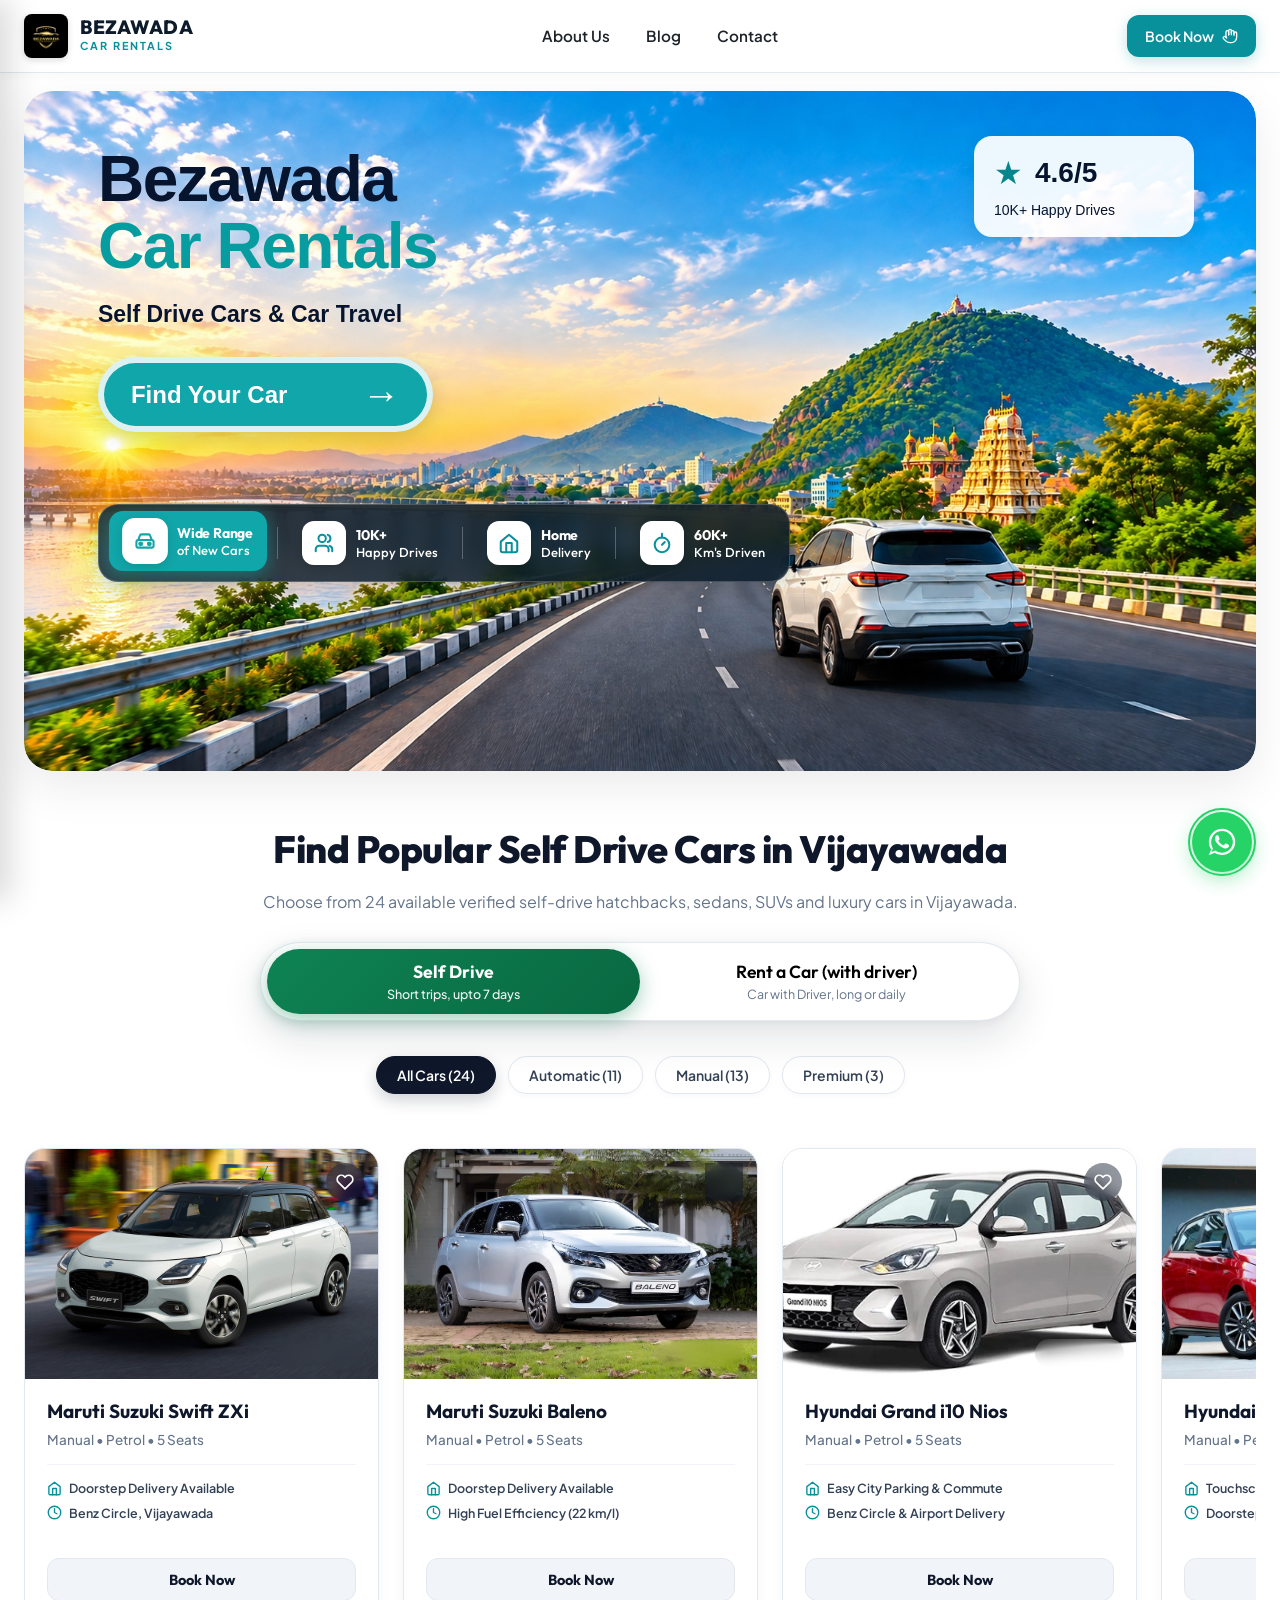
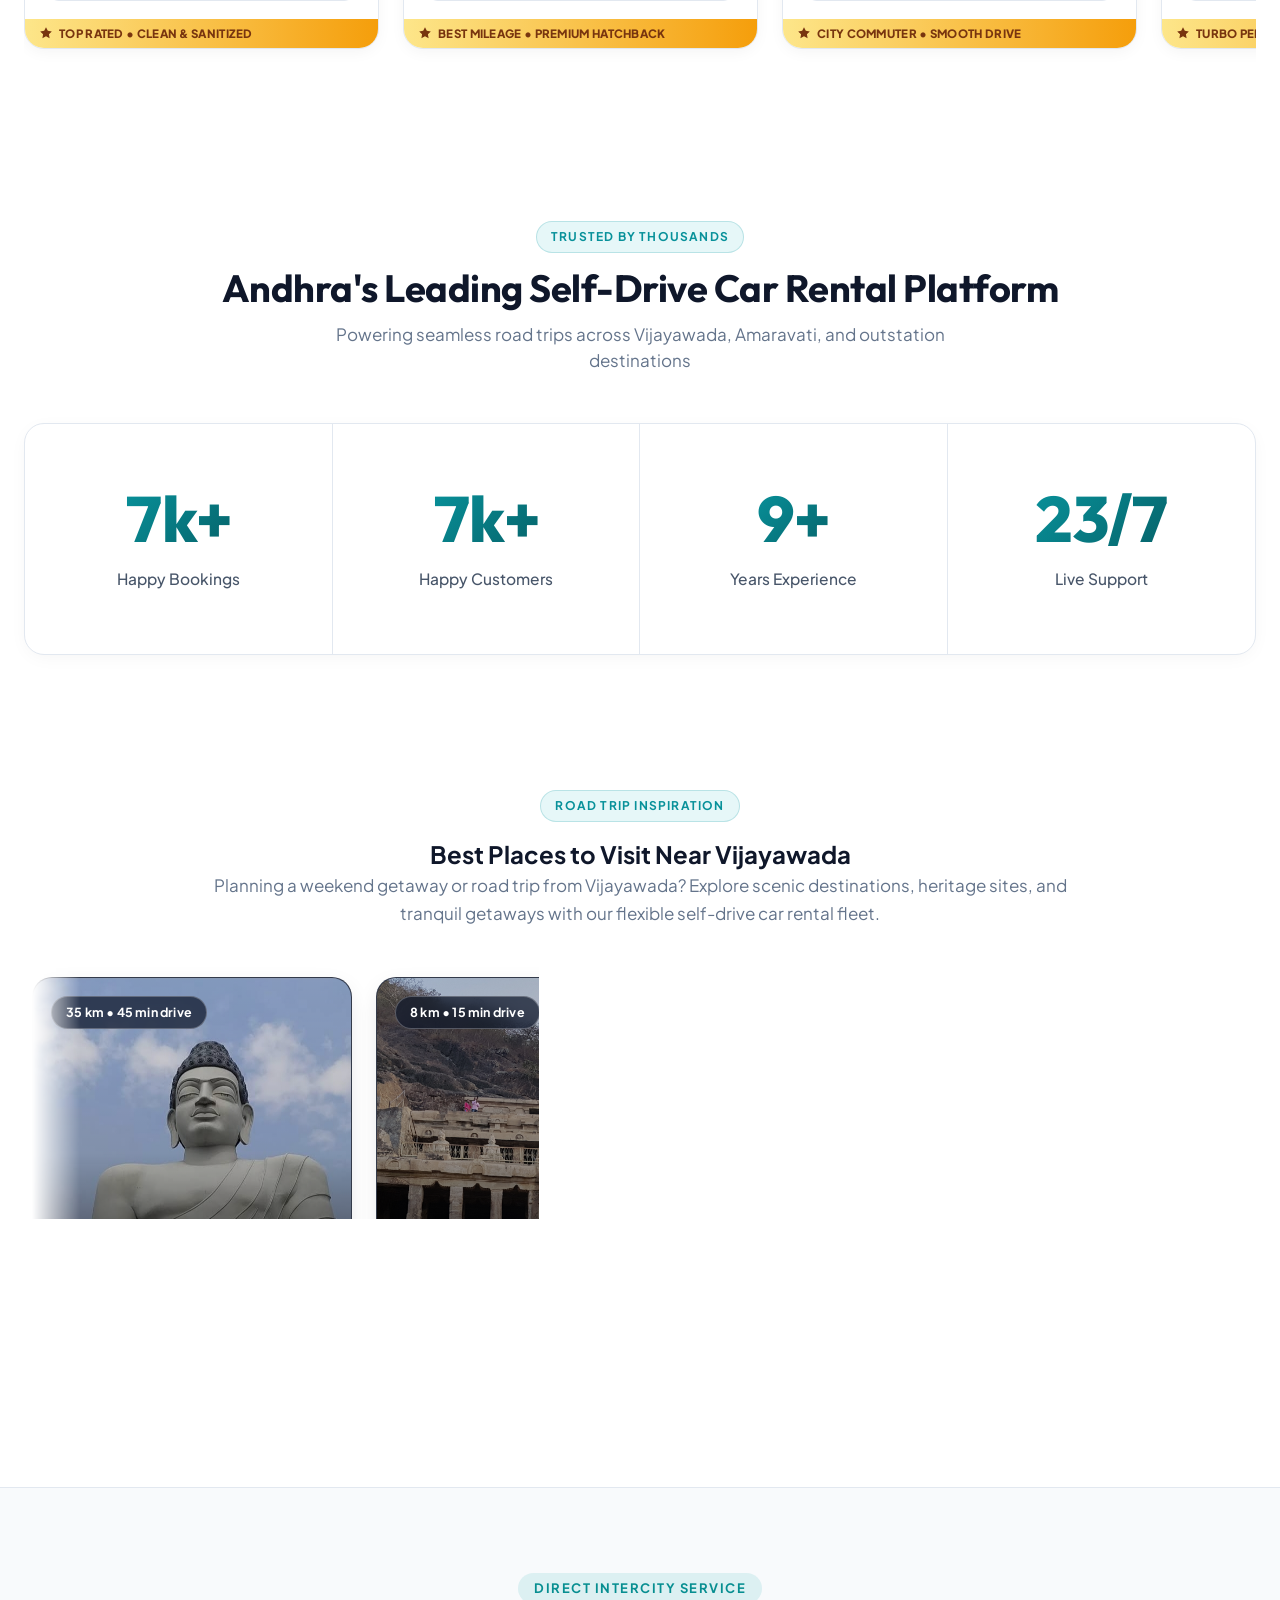
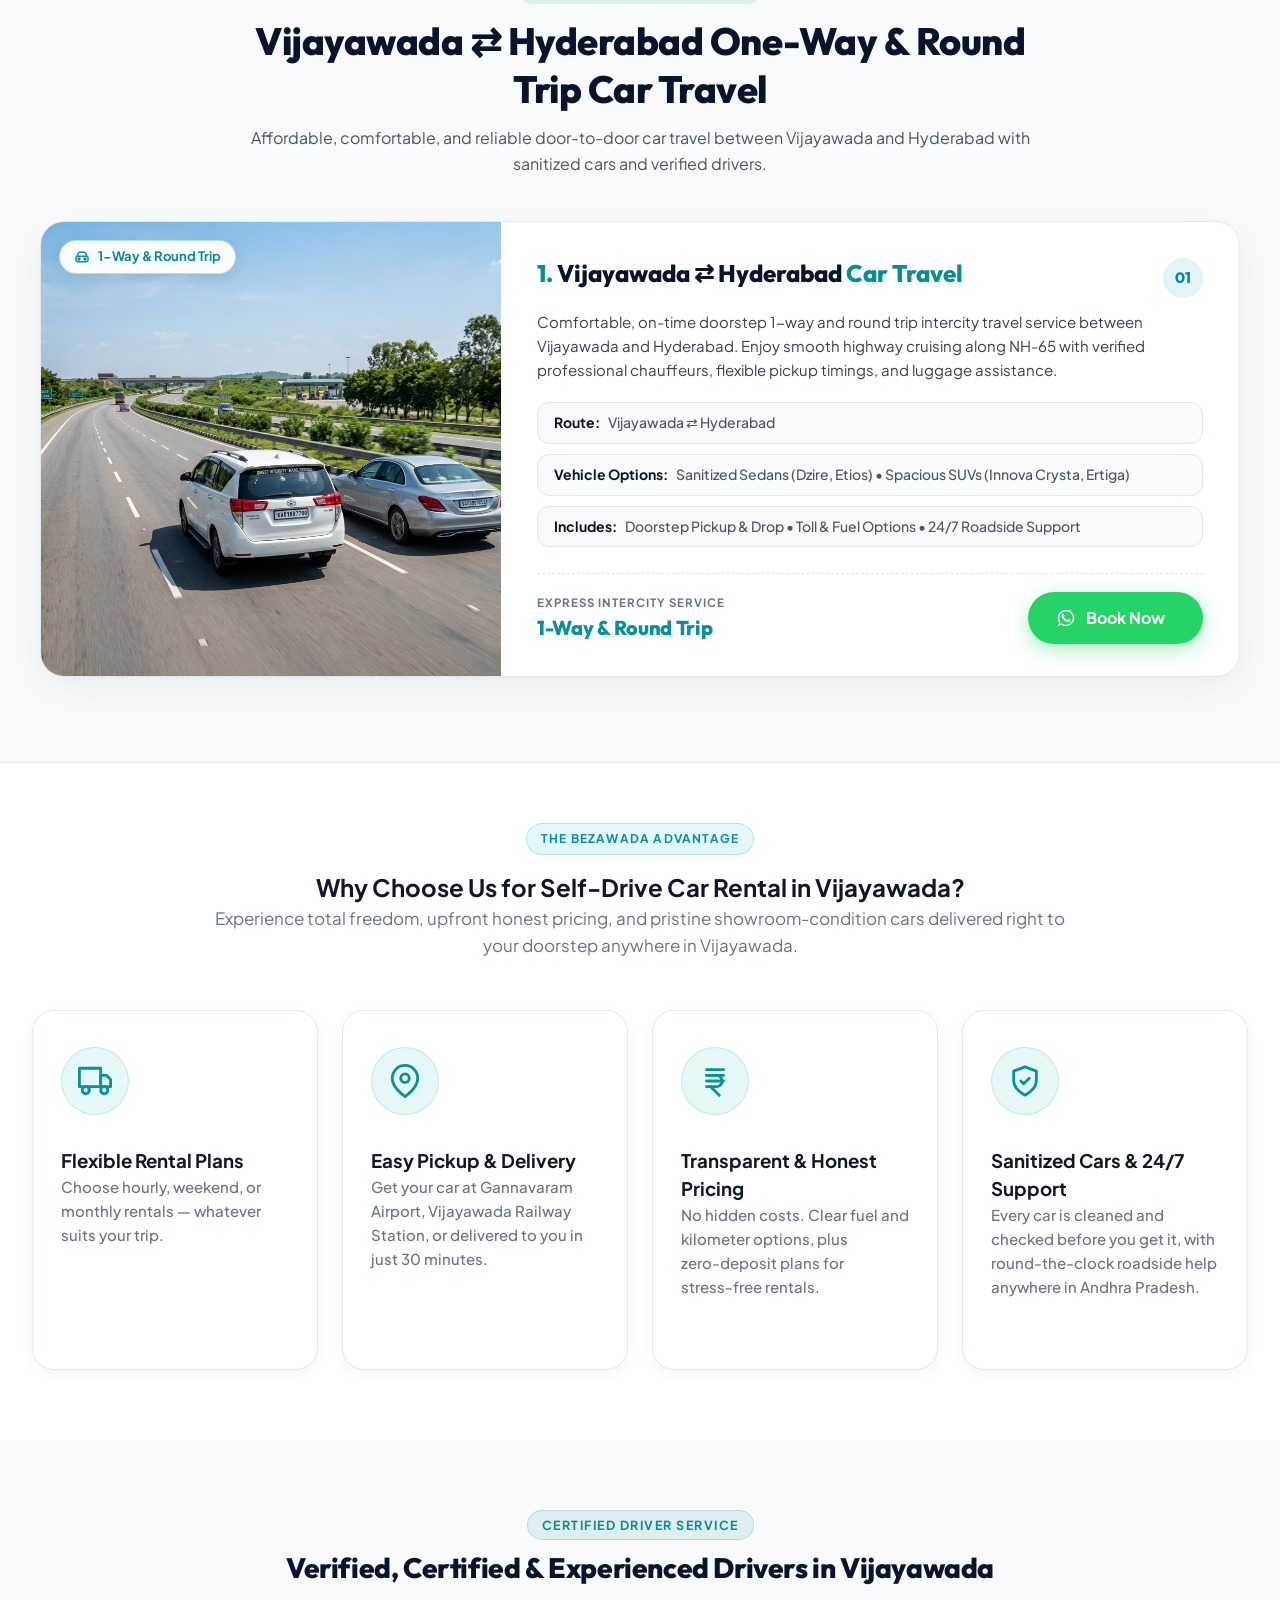
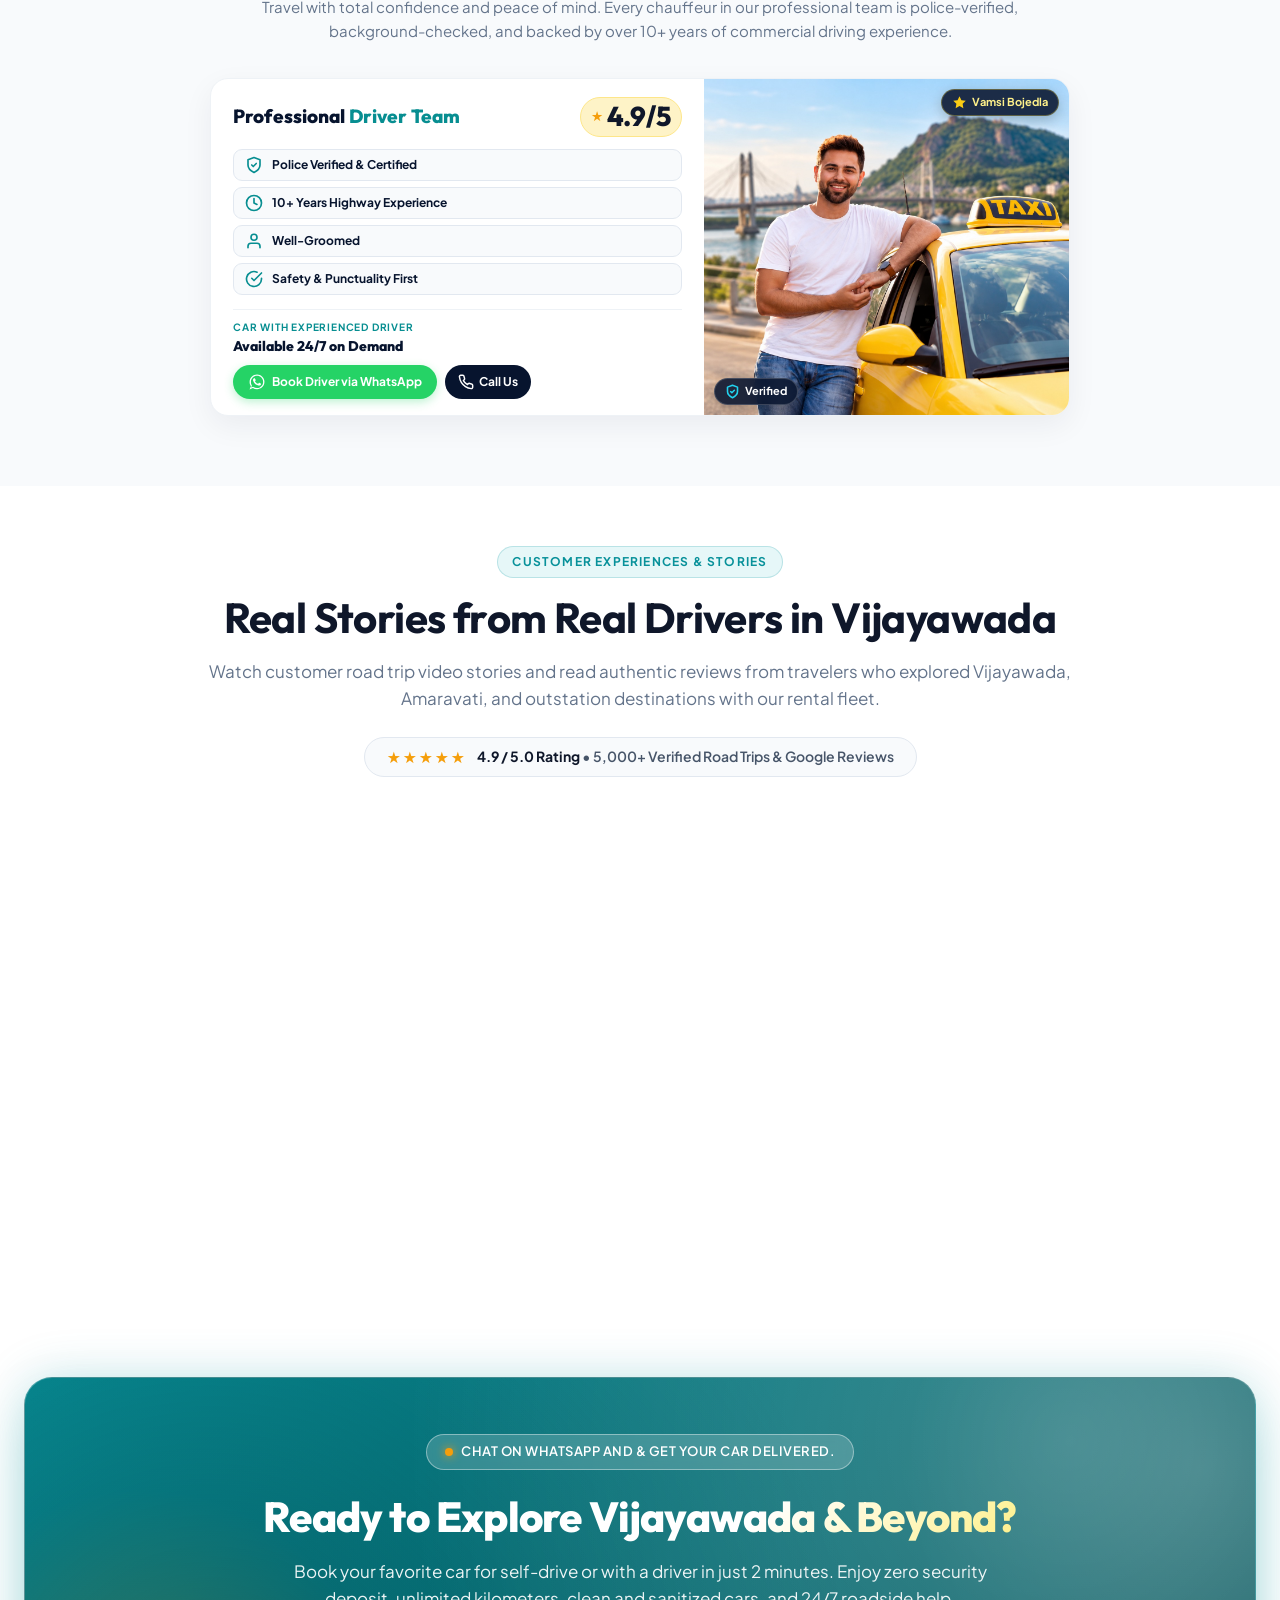
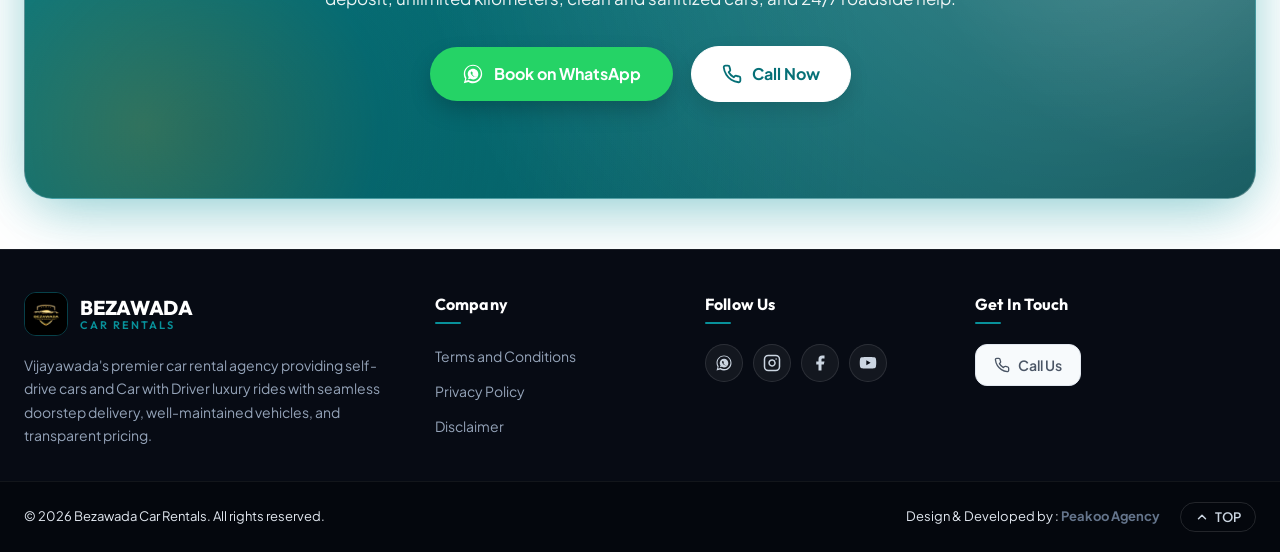
==== commit 51002af2: "Updated client Changes.. Final commit" ====
--- a/index.html
+++ b/index.html
@@ -2357,7 +2357,7 @@
 
           <!-- Right: Photo of Drivers Team -->
           <div class="drivers-card-media">
-            <img src="driver_images/driver_1.jpg"
+            <img src="driver_images/driver.jpeg"
               alt="Vamsi Bojedla - Bezawada Car Rentals Professional Certified Chauffeur"
               class="drivers-card-img driver-img-1" loading="lazy">
             <div class="drivers-media-badge top-badge">
@@ -2366,247 +2366,6 @@
                   d="M12 2l3.09 6.26L22 9.27l-5 4.87 1.18 6.88L12 17.77l-6.18 3.25L7 14.14 2 9.27l6.91-1.01L12 2z" />
               </svg>
               <span>Vamsi Bojedla</span>
-            </div>
-            <div class="drivers-media-badge bottom-badge">
-              <svg viewBox="0 0 24 24" width="15" height="15" fill="none" stroke="currentColor" stroke-width="2.5"
-                stroke-linecap="round" stroke-linejoin="round">
-                <path d="M12 22s8-4 8-10V5l-8-3-8 3v7c0 6 8 10 8 10z" />
-                <polyline points="9 12 11 14 15 10" />
-              </svg>
-              <span>Verified</span>
-            </div>
-          </div>
-        </div>
-
-        <!-- Driver 2: Arun Kumar -->
-        <div class="drivers-card">
-          <!-- Left: Content & Qualifications -->
-          <div class="drivers-card-content">
-            <div class="drivers-card-top">
-              <div>
-                <h3 class="drivers-card-title">Professional <span class="title-highlight">Driver Team</span></h3>
-              </div>
-              <div class="drivers-rating-chip">
-                <span class="rating-star">★</span>
-                <span class="rating-score">4.7/5</span>
-              </div>
-            </div>
-
-            <div class="drivers-card-tags">
-              <div class="driver-tag-pill">
-                <div class="driver-tag-icon">
-                  <svg viewBox="0 0 24 24" width="18" height="18" fill="none" stroke="currentColor" stroke-width="2.2"
-                    stroke-linecap="round" stroke-linejoin="round">
-                    <path d="M12 22s8-4 8-10V5l-8-3-8 3v7c0 6 8 10 8 10z" />
-                    <polyline points="9 12 11 14 15 10" />
-                  </svg>
-                </div>
-                <div class="driver-tag-text">
-                  <strong>Police Verified &amp; Certified</strong>
-                </div>
-              </div>
-
-              <div class="driver-tag-pill">
-                <div class="driver-tag-icon">
-                  <svg viewBox="0 0 24 24" width="18" height="18" fill="none" stroke="currentColor" stroke-width="2.2"
-                    stroke-linecap="round" stroke-linejoin="round">
-                    <circle cx="12" cy="12" r="10" />
-                    <polyline points="12 6 12 12 16 14" />
-                  </svg>
-                </div>
-                <div class="driver-tag-text">
-                  <strong>9+ Years Highway Experience</strong>
-                </div>
-              </div>
-
-              <div class="driver-tag-pill">
-                <div class="driver-tag-icon">
-                  <svg viewBox="0 0 24 24" width="18" height="18" fill="none" stroke="currentColor" stroke-width="2.2"
-                    stroke-linecap="round" stroke-linejoin="round">
-                    <path d="M20 21v-2a4 4 0 0 0-4-4H8a4 4 0 0 0-4 4v2" />
-                    <circle cx="12" cy="7" r="4" />
-                  </svg>
-                </div>
-                <div class="driver-tag-text">
-                  <strong>Well-Groomed</strong>
-                </div>
-              </div>
-
-              <div class="driver-tag-pill">
-                <div class="driver-tag-icon">
-                  <svg viewBox="0 0 24 24" width="18" height="18" fill="none" stroke="currentColor" stroke-width="2.2"
-                    stroke-linecap="round" stroke-linejoin="round">
-                    <path d="M22 11.08V12a10 10 0 1 1-5.93-9.14" />
-                    <polyline points="22 4 12 14.01 9 11.01" />
-                  </svg>
-                </div>
-                <div class="driver-tag-text">
-                  <strong>Safety &amp; Punctuality First</strong>
-                </div>
-              </div>
-            </div>
-
-            <div class="drivers-card-bottom">
-              <div class="driver-action-info">
-                <span class="action-caption">CAR WITH EXPERIENCED DRIVER</span>
-                <span class="action-highlight">Available 24/7 on Demand</span>
-              </div>
-
-              <div class="driver-action-buttons">
-                <a href="https://wa.me/919393093095?text=Hello%20Bezawada%20Car%20Rentals!%20I%20would%20like%20to%20inquire%20about%20booking%20a%20car%20with%20an%20experienced%20driver."
-                  target="_blank" rel="noopener noreferrer" class="btn-driver-book"
-                  aria-label="Book Driver via WhatsApp">
-                  <svg viewBox="0 0 24 24" width="18" height="18" fill="#ffffff" aria-hidden="true">
-                    <path
-                      d="M12.04 2C6.58 2 2.13 6.45 2.13 11.91c0 2.11.66 4.07 1.79 5.68L2 22l4.57-1.87c1.55 1.01 3.39 1.6 5.47 1.6 5.46 0 9.91-4.45 9.91-9.91S17.5 2 12.04 2zm0 18.06c-1.8 0-3.48-.54-4.88-1.46l-.35-.23-2.73 1.12 1.14-2.65-.24-.37A8.15 8.15 0 0 1 3.91 11.9c0-4.48 3.65-8.13 8.13-8.13 4.48 0 8.13 3.65 8.13 8.13 0 4.49-3.65 8.16-8.13 8.16zm4.72-6.1c-.26-.13-1.54-.76-1.78-.85-.24-.09-.41-.13-.59.13-.17.26-.68.85-.83 1.02-.15.17-.3.19-.56.06-.26-.13-1.1-.4-2.1-1.28-.77-.69-1.3-1.54-1.45-1.8-.15-.26-.02-.4.11-.53.12-.12.26-.3.39-.46.13-.15.17-.26.26-.43.09-.17.04-.32-.02-.45s-.59-1.42-.81-1.94c-.21-.51-.43-.44-.59-.45h-.5c-.17 0-.45.06-.69.32-.24.26-.91.89-.91 2.17 0 1.28.93 2.52 1.06 2.7.13.17 1.84 2.81 4.46 3.94.62.27 1.11.43 1.49.55.63.2 1.2.17 1.65.1.5-.07 1.54-.63 1.76-1.24.22-.61.22-1.13.15-1.24-.06-.11-.23-.17-.49-.3z" />
-                  </svg>
-                  <span>Book Driver via WhatsApp</span>
-                </a>
-
-                <a href="tel:+919393093095" class="btn-driver-call"
-                  aria-label="Call Bezawada Car Rentals to Book Driver">
-                  <svg viewBox="0 0 24 24" width="16" height="16" fill="none" stroke="currentColor" stroke-width="2.2"
-                    stroke-linecap="round" stroke-linejoin="round">
-                    <path
-                      d="M22 16.92v3a2 2 0 0 1-2.18 2 19.79 19.79 0 0 1-8.63-3.07 19.5 19.5 0 0 1-6-6 19.79 19.79 0 0 1-3.07-8.67A2 2 0 0 1 4.11 2h3a2 2 0 0 1 2 1.72 12.84 12.84 0 0 0 .7 2.81 2 2 0 0 1-.45 2.11L8.09 9.91a16 16 0 0 0 6 6l1.27-1.27a2 2 0 0 1 2.11-.45 12.84 12.84 0 0 0 2.81.7A2 2 0 0 1 22 16.92z" />
-                  </svg>
-                  <span>Call Us</span>
-                </a>
-              </div>
-            </div>
-          </div>
-
-          <!-- Right: Photo of Drivers Team -->
-          <div class="drivers-card-media">
-            <img src="driver_images/driver_2.jpg"
-              alt="Arun Kumar - Bezawada Car Rentals Professional Certified Chauffeur"
-              class="drivers-card-img driver-img-2" loading="lazy">
-            <div class="drivers-media-badge top-badge">
-              <svg viewBox="0 0 24 24" width="15" height="15" fill="currentColor">
-                <path
-                  d="M12 2l3.09 6.26L22 9.27l-5 4.87 1.18 6.88L12 17.77l-6.18 3.25L7 14.14 2 9.27l6.91-1.01L12 2z" />
-              </svg>
-              <span>Arun Kumar</span>
-            </div>
-            <div class="drivers-media-badge bottom-badge">
-              <svg viewBox="0 0 24 24" width="15" height="15" fill="none" stroke="currentColor" stroke-width="2.5"
-                stroke-linecap="round" stroke-linejoin="round">
-                <path d="M12 22s8-4 8-10V5l-8-3-8 3v7c0 6 8 10 8 10z" />
-                <polyline points="9 12 11 14 15 10" />
-              </svg>
-              <span>Verified</span>
-            </div>
-          </div>
-        </div>
-
-        <!-- Driver 3: Ganesh -->
-        <div class="drivers-card">
-          <!-- Left: Content & Qualifications -->
-          <div class="drivers-card-content">
-            <div class="drivers-card-top">
-              <div>
-                <h3 class="drivers-card-title">Professional <span class="title-highlight">Driver Team</span></h3>
-              </div>
-              <div class="drivers-rating-chip">
-                <span class="rating-star">★</span>
-                <span class="rating-score">4.9/5</span>
-              </div>
-            </div>
-
-            <div class="drivers-card-tags">
-              <div class="driver-tag-pill">
-                <div class="driver-tag-icon">
-                  <svg viewBox="0 0 24 24" width="18" height="18" fill="none" stroke="currentColor" stroke-width="2.2"
-                    stroke-linecap="round" stroke-linejoin="round">
-                    <path d="M12 22s8-4 8-10V5l-8-3-8 3v7c0 6 8 10 8 10z" />
-                    <polyline points="9 12 11 14 15 10" />
-                  </svg>
-                </div>
-                <div class="driver-tag-text">
-                  <strong>Police Verified &amp; Certified</strong>
-                </div>
-              </div>
-
-              <div class="driver-tag-pill">
-                <div class="driver-tag-icon">
-                  <svg viewBox="0 0 24 24" width="18" height="18" fill="none" stroke="currentColor" stroke-width="2.2"
-                    stroke-linecap="round" stroke-linejoin="round">
-                    <circle cx="12" cy="12" r="10" />
-                    <polyline points="12 6 12 12 16 14" />
-                  </svg>
-                </div>
-                <div class="driver-tag-text">
-                  <strong>10+ Years Highway Experience</strong>
-                </div>
-              </div>
-
-              <div class="driver-tag-pill">
-                <div class="driver-tag-icon">
-                  <svg viewBox="0 0 24 24" width="18" height="18" fill="none" stroke="currentColor" stroke-width="2.2"
-                    stroke-linecap="round" stroke-linejoin="round">
-                    <path d="M20 21v-2a4 4 0 0 0-4-4H8a4 4 0 0 0-4 4v2" />
-                    <circle cx="12" cy="7" r="4" />
-                  </svg>
-                </div>
-                <div class="driver-tag-text">
-                  <strong>Well-Groomed</strong>
-                </div>
-              </div>
-
-              <div class="driver-tag-pill">
-                <div class="driver-tag-icon">
-                  <svg viewBox="0 0 24 24" width="18" height="18" fill="none" stroke="currentColor" stroke-width="2.2"
-                    stroke-linecap="round" stroke-linejoin="round">
-                    <path d="M22 11.08V12a10 10 0 1 1-5.93-9.14" />
-                    <polyline points="22 4 12 14.01 9 11.01" />
-                  </svg>
-                </div>
-                <div class="driver-tag-text">
-                  <strong>Safety &amp; Punctuality First</strong>
-                </div>
-              </div>
-            </div>
-
-            <div class="drivers-card-bottom">
-              <div class="driver-action-info">
-                <span class="action-caption">CAR WITH EXPERIENCED DRIVER</span>
-                <span class="action-highlight">Available 24/7 on Demand</span>
-              </div>
-
-              <div class="driver-action-buttons">
-                <a href="https://wa.me/919393093095?text=Hello%20Bezawada%20Car%20Rentals!%20I%20would%20like%20to%20inquire%20about%20booking%20a%20car%20with%20an%20experienced%20driver."
-                  target="_blank" rel="noopener noreferrer" class="btn-driver-book"
-                  aria-label="Book Driver via WhatsApp">
-                  <svg viewBox="0 0 24 24" width="18" height="18" fill="#ffffff" aria-hidden="true">
-                    <path
-                      d="M12.04 2C6.58 2 2.13 6.45 2.13 11.91c0 2.11.66 4.07 1.79 5.68L2 22l4.57-1.87c1.55 1.01 3.39 1.6 5.47 1.6 5.46 0 9.91-4.45 9.91-9.91S17.5 2 12.04 2zm0 18.06c-1.8 0-3.48-.54-4.88-1.46l-.35-.23-2.73 1.12 1.14-2.65-.24-.37A8.15 8.15 0 0 1 3.91 11.9c0-4.48 3.65-8.13 8.13-8.13 4.48 0 8.13 3.65 8.13 8.13 0 4.49-3.65 8.16-8.13 8.16zm4.72-6.1c-.26-.13-1.54-.76-1.78-.85-.24-.09-.41-.13-.59.13-.17.26-.68.85-.83 1.02-.15.17-.3.19-.56.06-.26-.13-1.1-.4-2.1-1.28-.77-.69-1.3-1.54-1.45-1.8-.15-.26-.02-.4.11-.53.12-.12.26-.3.39-.46.13-.15.17-.26.26-.43.09-.17.04-.32-.02-.45s-.59-1.42-.81-1.94c-.21-.51-.43-.44-.59-.45h-.5c-.17 0-.45.06-.69.32-.24.26-.91.89-.91 2.17 0 1.28.93 2.52 1.06 2.7.13.17 1.84 2.81 4.46 3.94.62.27 1.11.43 1.49.55.63.2 1.2.17 1.65.1.5-.07 1.54-.63 1.76-1.24.22-.61.22-1.13.15-1.24-.06-.11-.23-.17-.49-.3z" />
-                  </svg>
-                  <span>Book Driver via WhatsApp</span>
-                </a>
-
-                <a href="tel:+919393093095" class="btn-driver-call"
-                  aria-label="Call Bezawada Car Rentals to Book Driver">
-                  <svg viewBox="0 0 24 24" width="16" height="16" fill="none" stroke="currentColor" stroke-width="2.2"
-                    stroke-linecap="round" stroke-linejoin="round">
-                    <path
-                      d="M22 16.92v3a2 2 0 0 1-2.18 2 19.79 19.79 0 0 1-8.63-3.07 19.5 19.5 0 0 1-6-6 19.79 19.79 0 0 1-3.07-8.67A2 2 0 0 1 4.11 2h3a2 2 0 0 1 2 1.72 12.84 12.84 0 0 0 .7 2.81 2 2 0 0 1-.45 2.11L8.09 9.91a16 16 0 0 0 6 6l1.27-1.27a2 2 0 0 1 2.11-.45 12.84 12.84 0 0 0 2.81.7A2 2 0 0 1 22 16.92z" />
-                  </svg>
-                  <span>Call Us</span>
-                </a>
-              </div>
-            </div>
-          </div>
-
-          <!-- Right: Photo of Drivers Team -->
-          <div class="drivers-card-media">
-            <img src="driver_images/driver_3.jpg" alt="Ganesh - Bezawada Car Rentals Professional Certified Chauffeur"
-              class="drivers-card-img driver-img-3" loading="lazy">
-            <div class="drivers-media-badge top-badge">
-              <svg viewBox="0 0 24 24" width="15" height="15" fill="currentColor">
-                <path
-                  d="M12 2l3.09 6.26L22 9.27l-5 4.87 1.18 6.88L12 17.77l-6.18 3.25L7 14.14 2 9.27l6.91-1.01L12 2z" />
-              </svg>
-              <span>Ganesh</span>
             </div>
             <div class="drivers-media-badge bottom-badge">
               <svg viewBox="0 0 24 24" width="15" height="15" fill="none" stroke="currentColor" stroke-width="2.5"
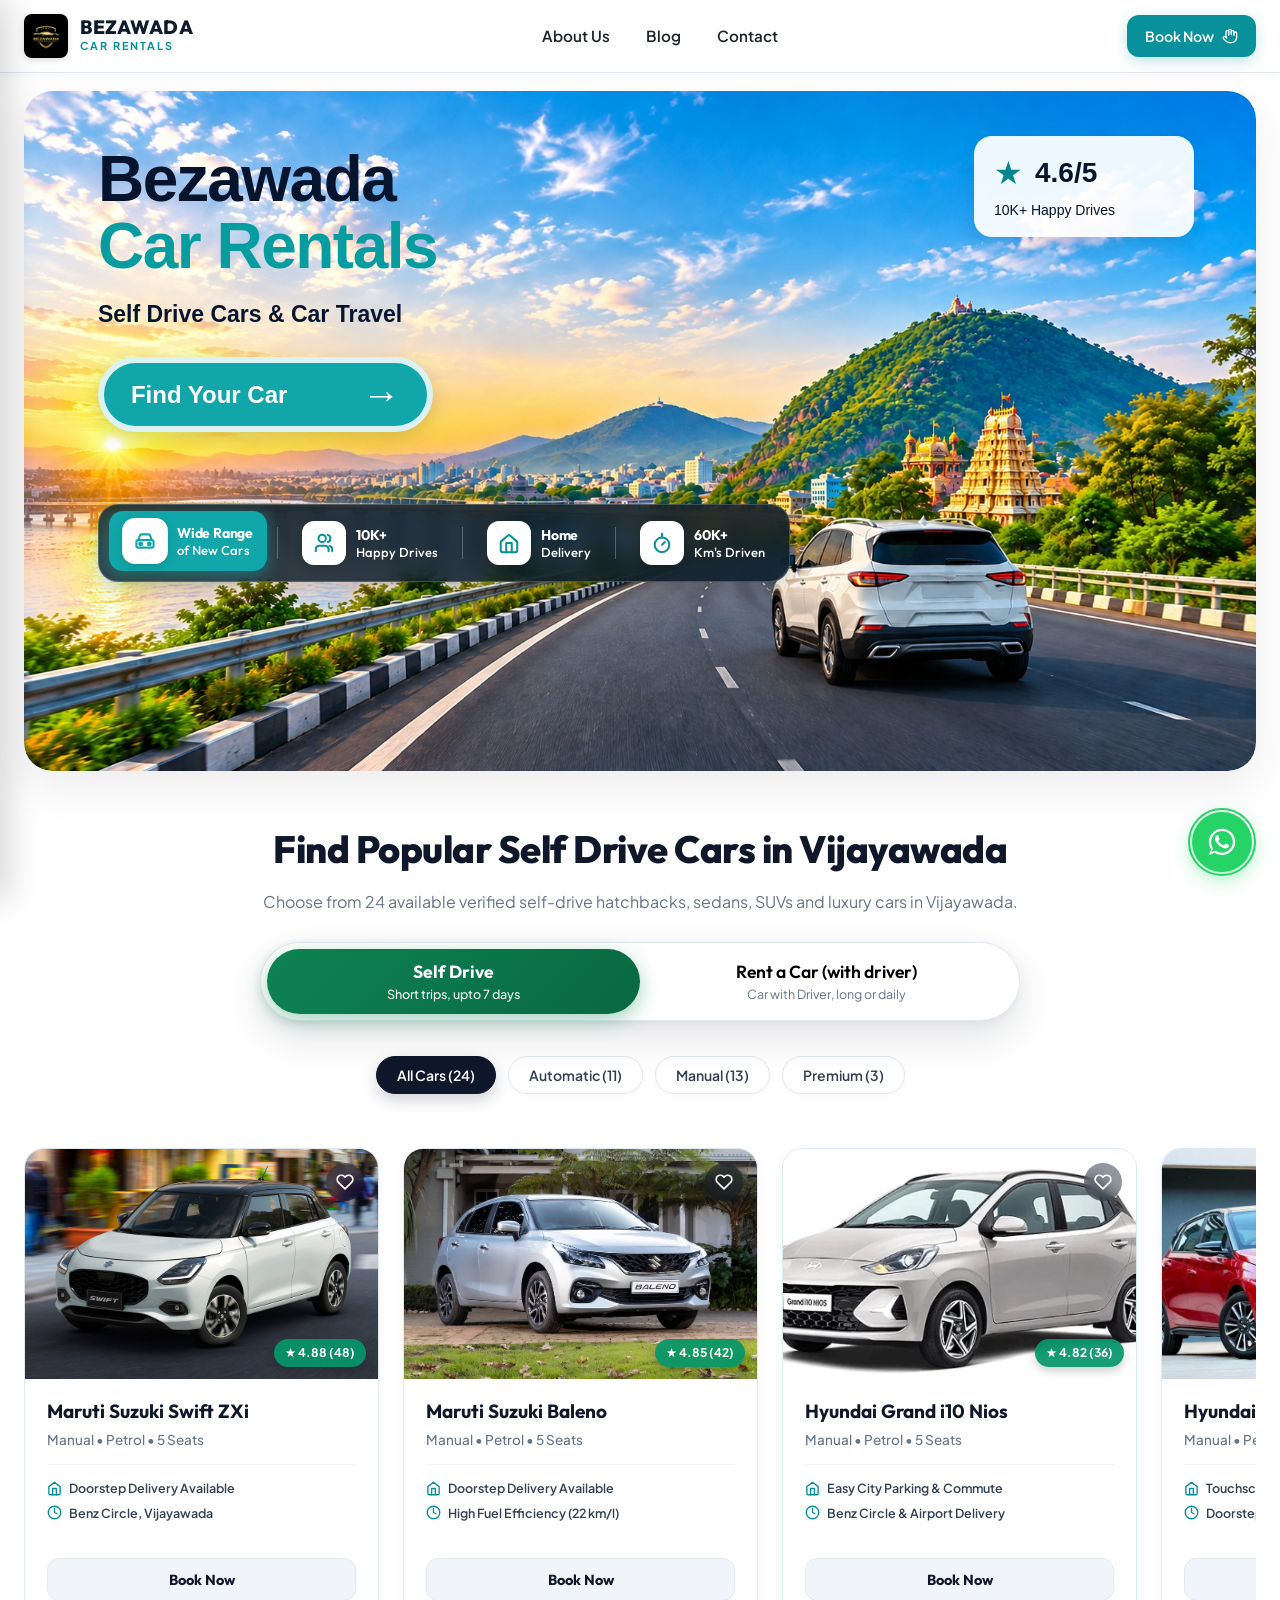
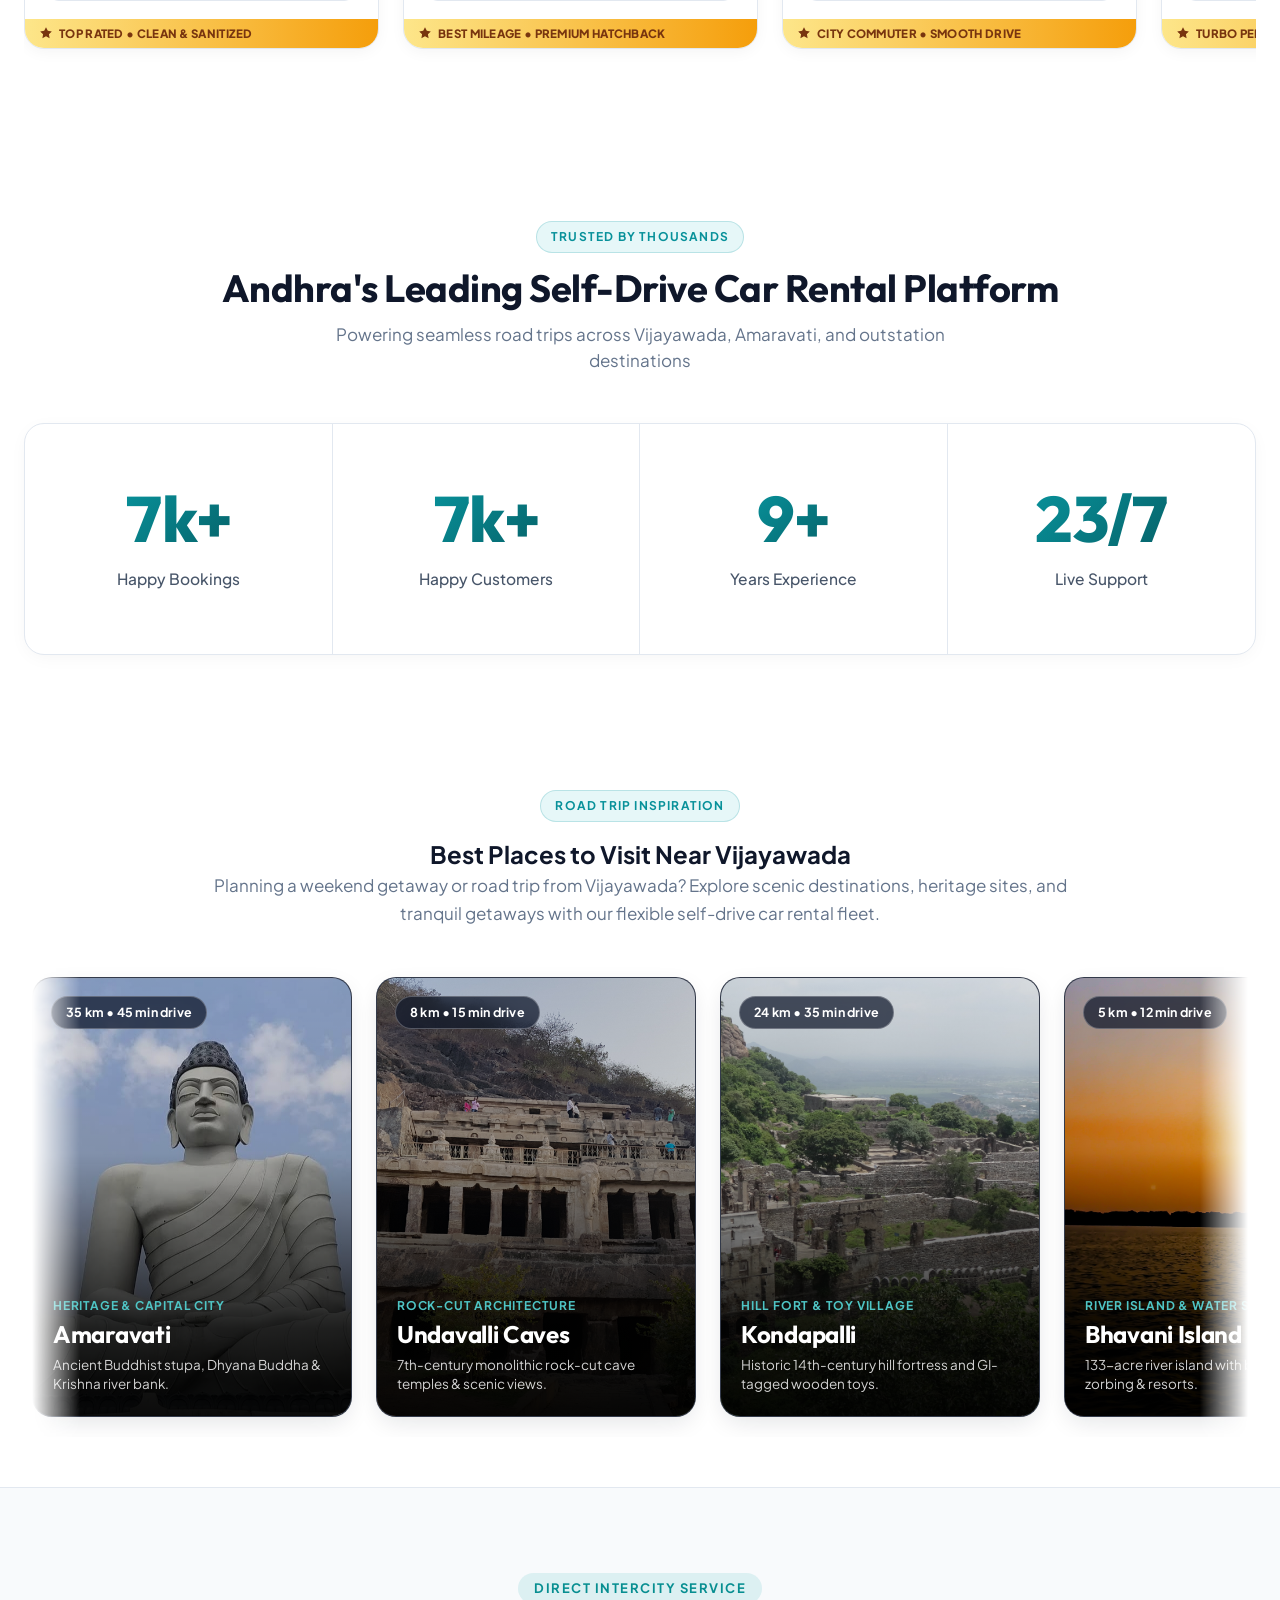
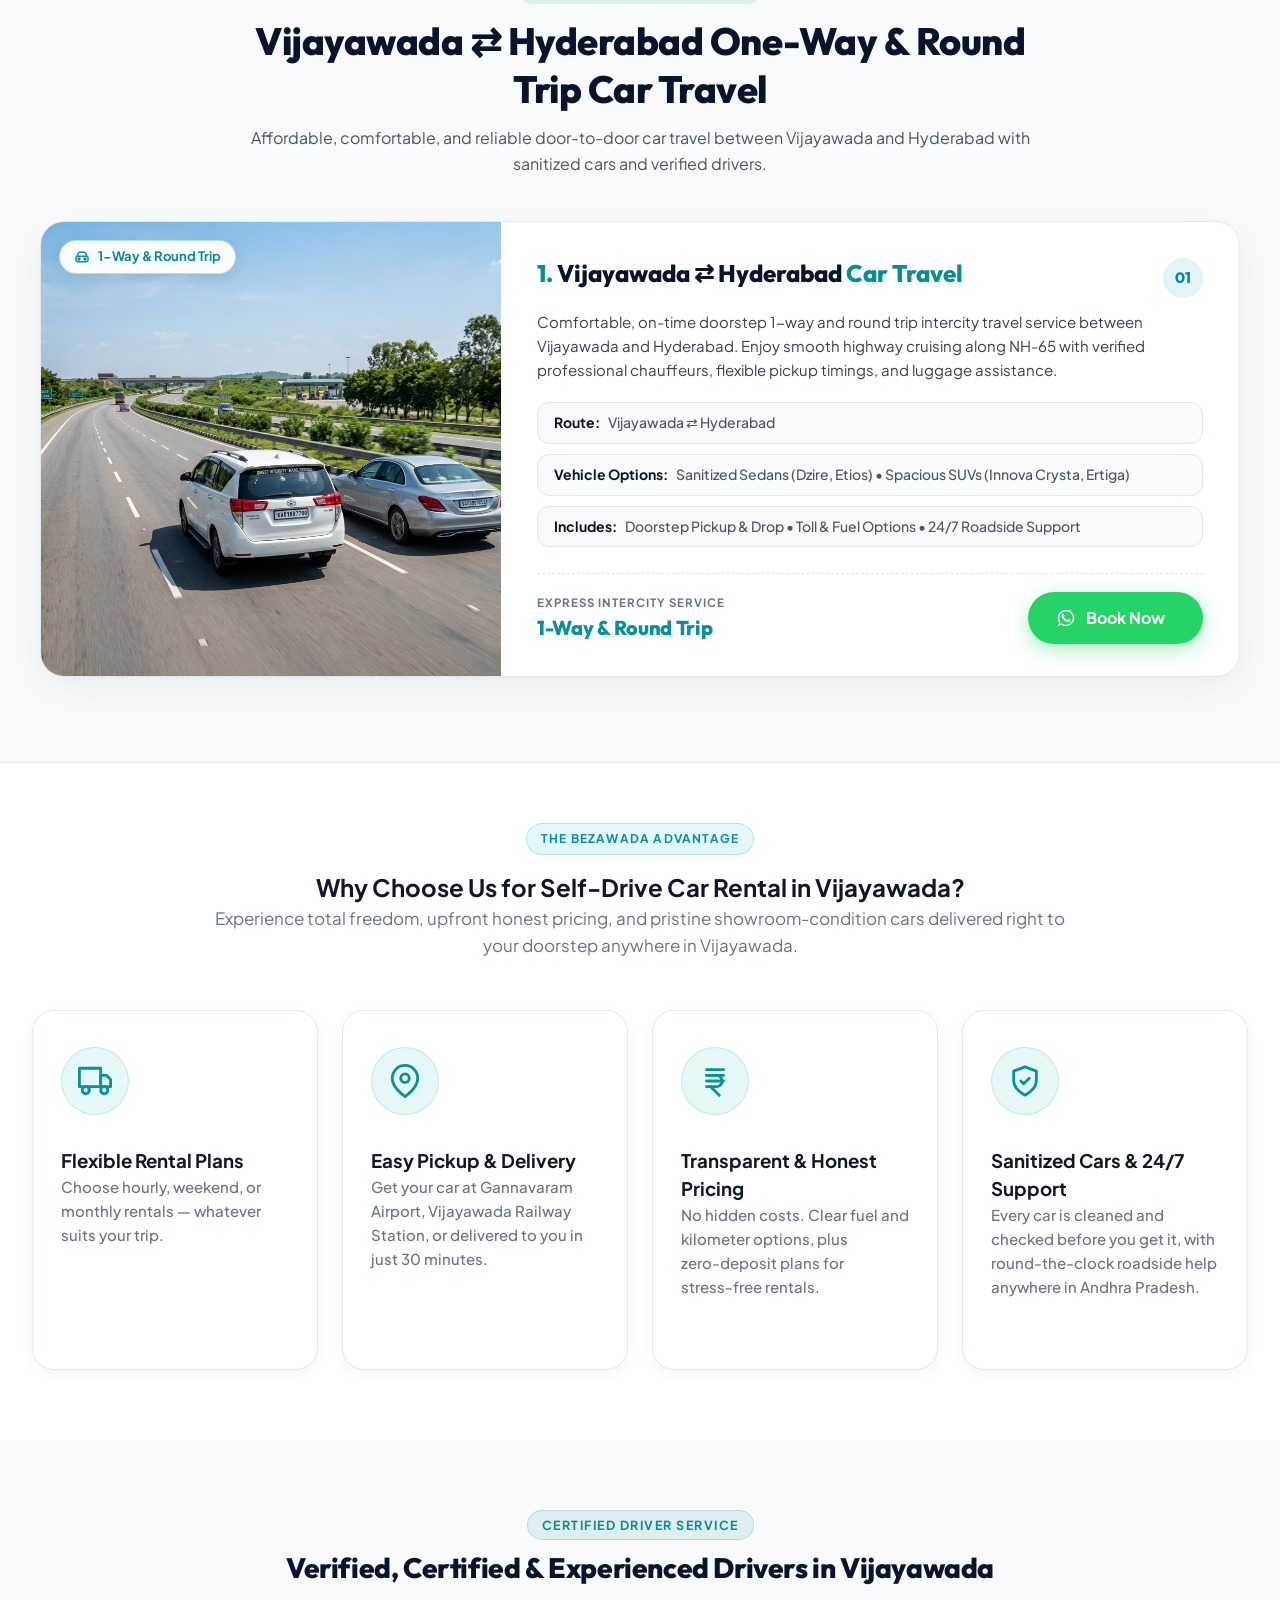
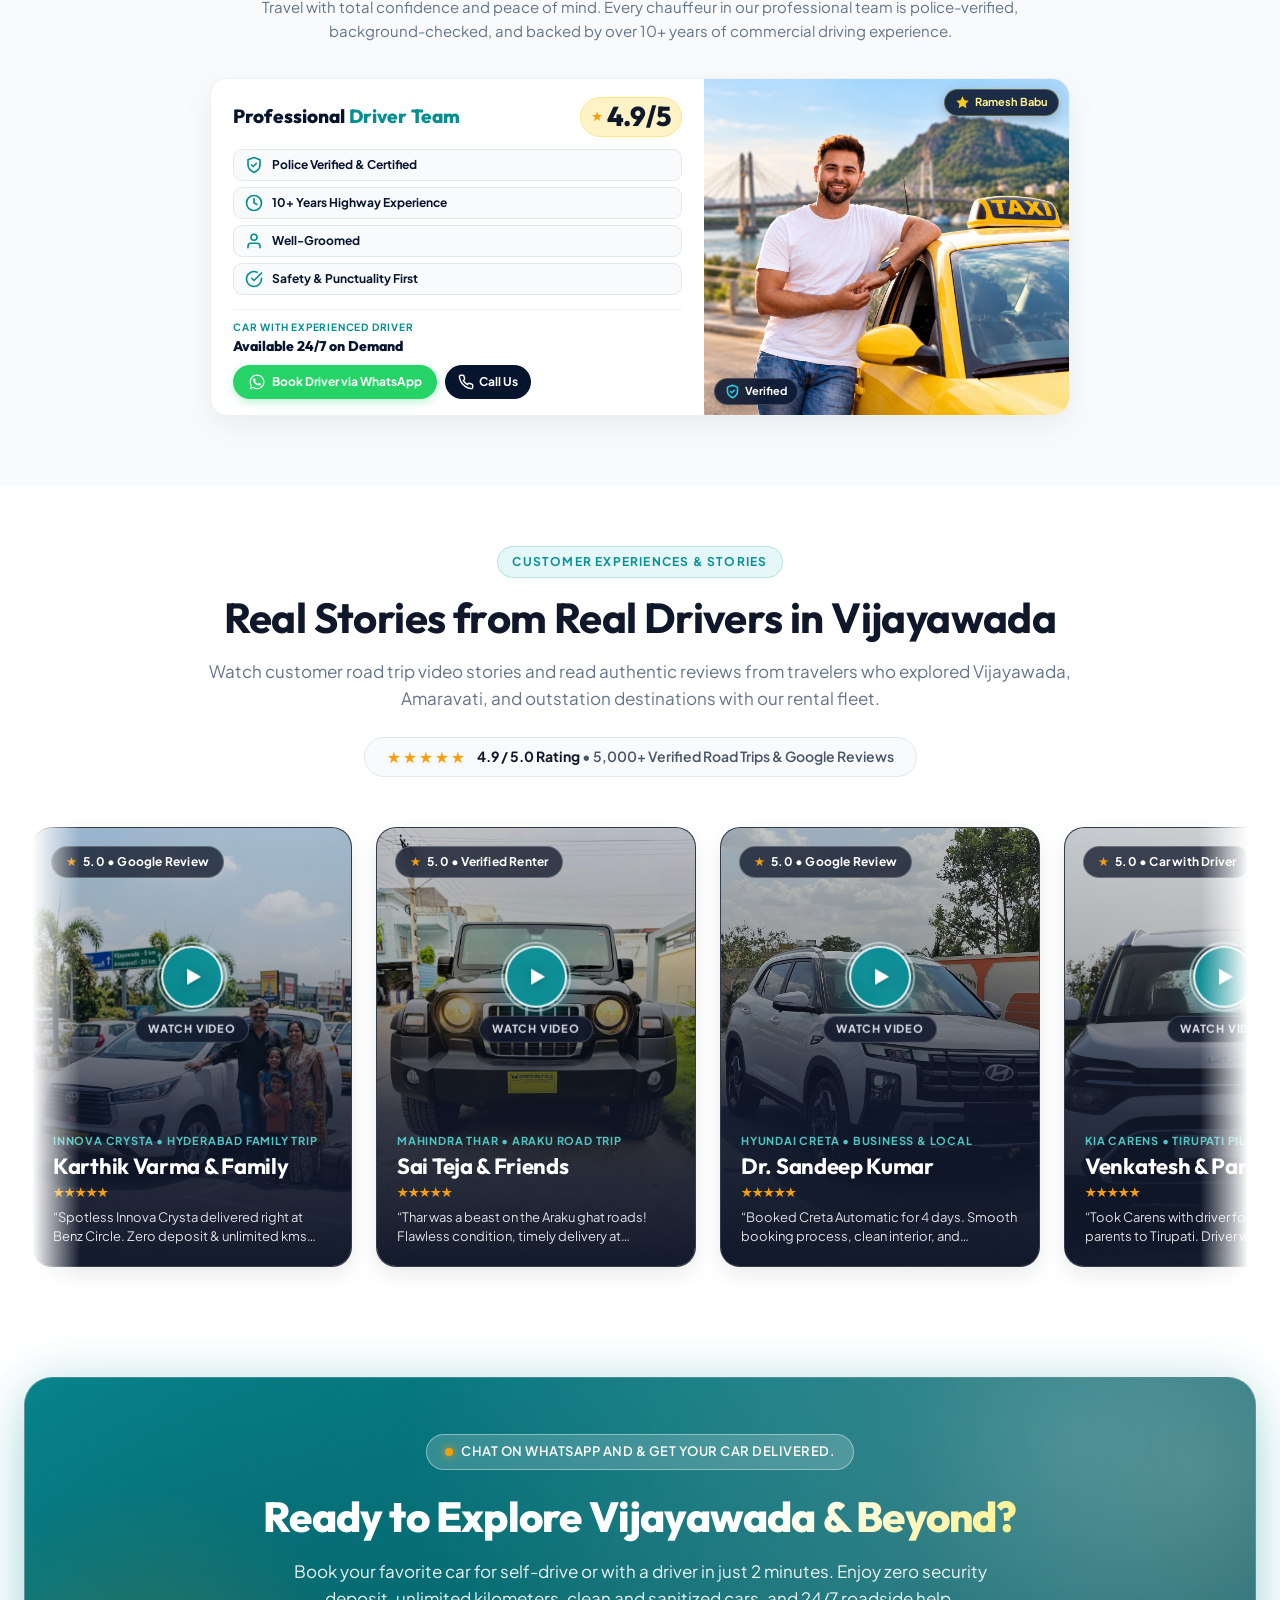
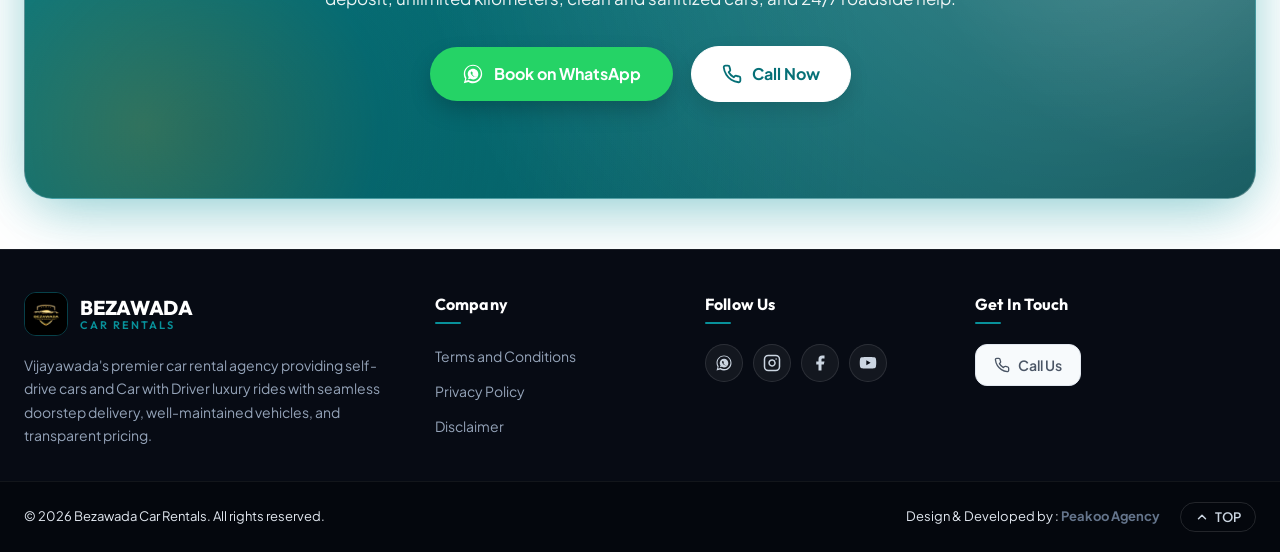
==== commit 9f8a4c21: "Updated client Changes.. Final commit" ====
--- a/index.html
+++ b/index.html
@@ -2365,7 +2365,7 @@
                 <path
                   d="M12 2l3.09 6.26L22 9.27l-5 4.87 1.18 6.88L12 17.77l-6.18 3.25L7 14.14 2 9.27l6.91-1.01L12 2z" />
               </svg>
-              <span>Vamsi Bojedla</span>
+              <span>Ramesh Babu</span>
             </div>
             <div class="drivers-media-badge bottom-badge">
               <svg viewBox="0 0 24 24" width="15" height="15" fill="none" stroke="currentColor" stroke-width="2.5"
